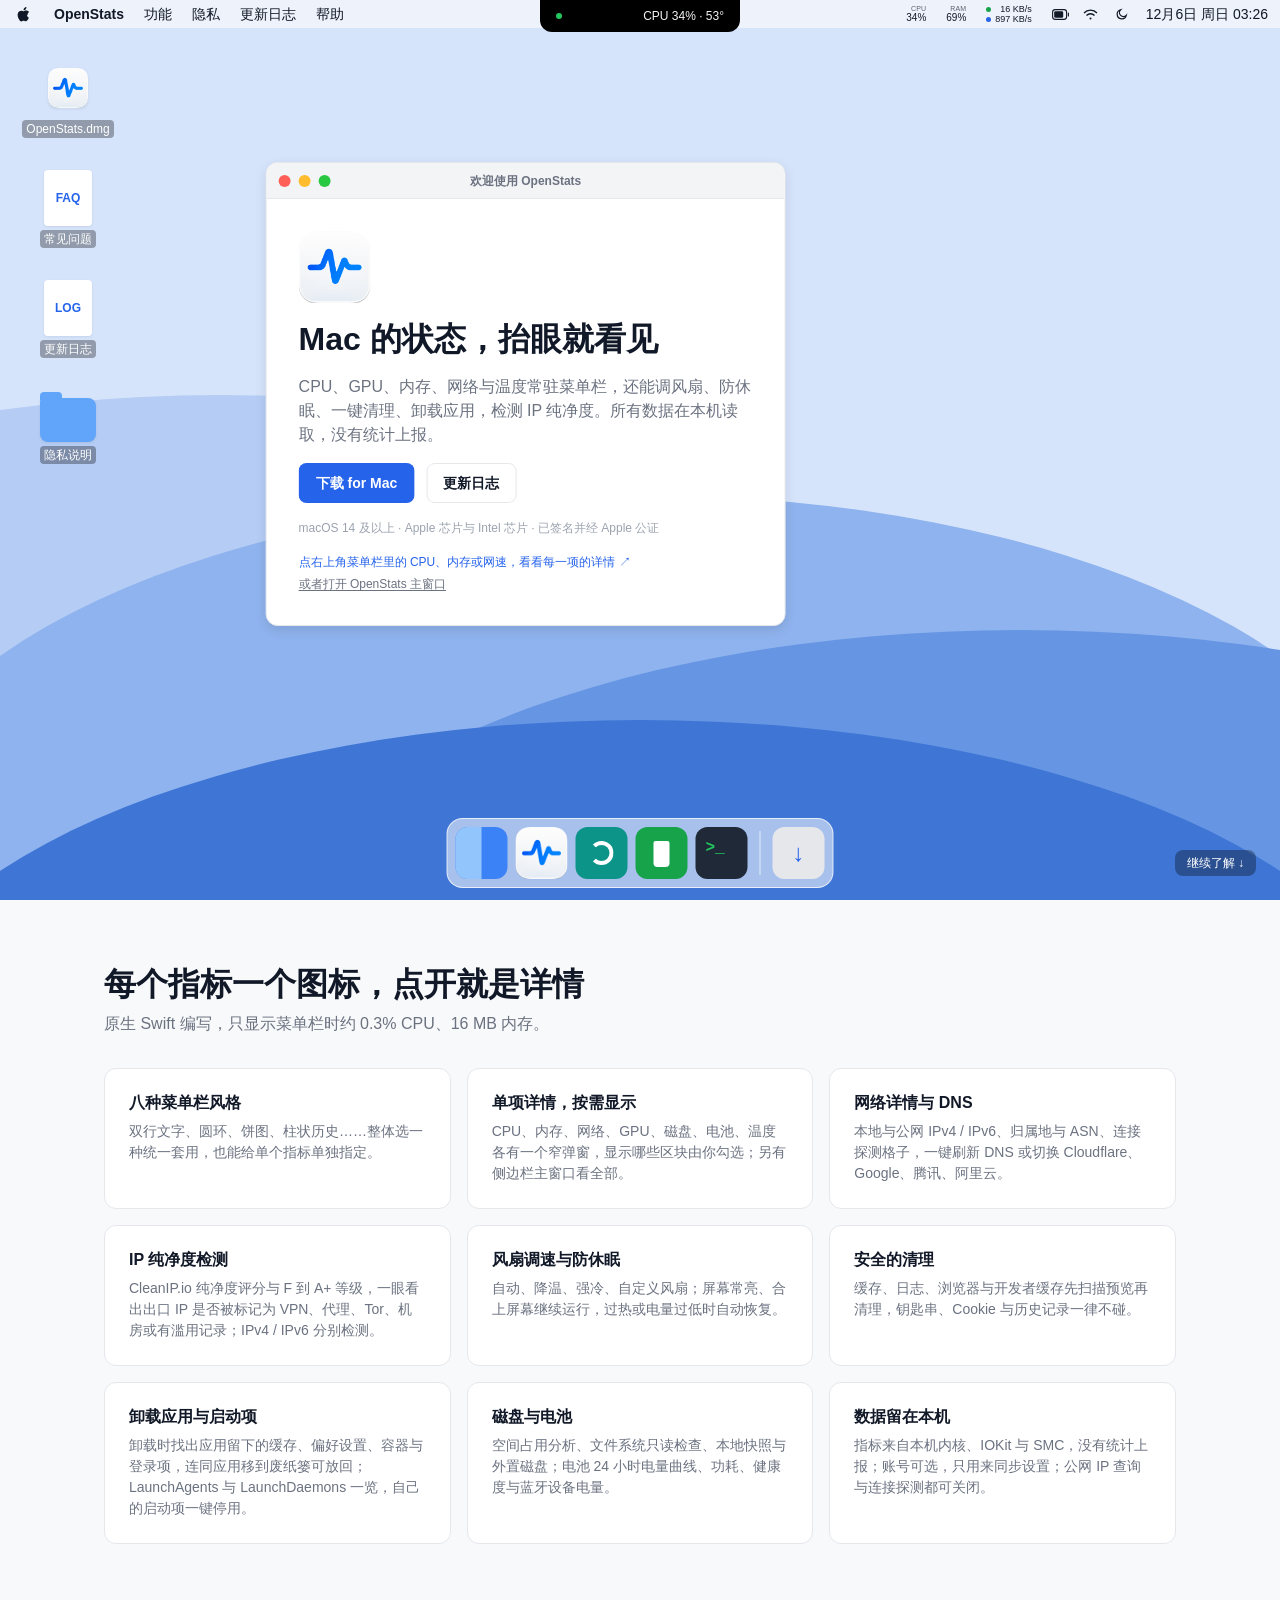
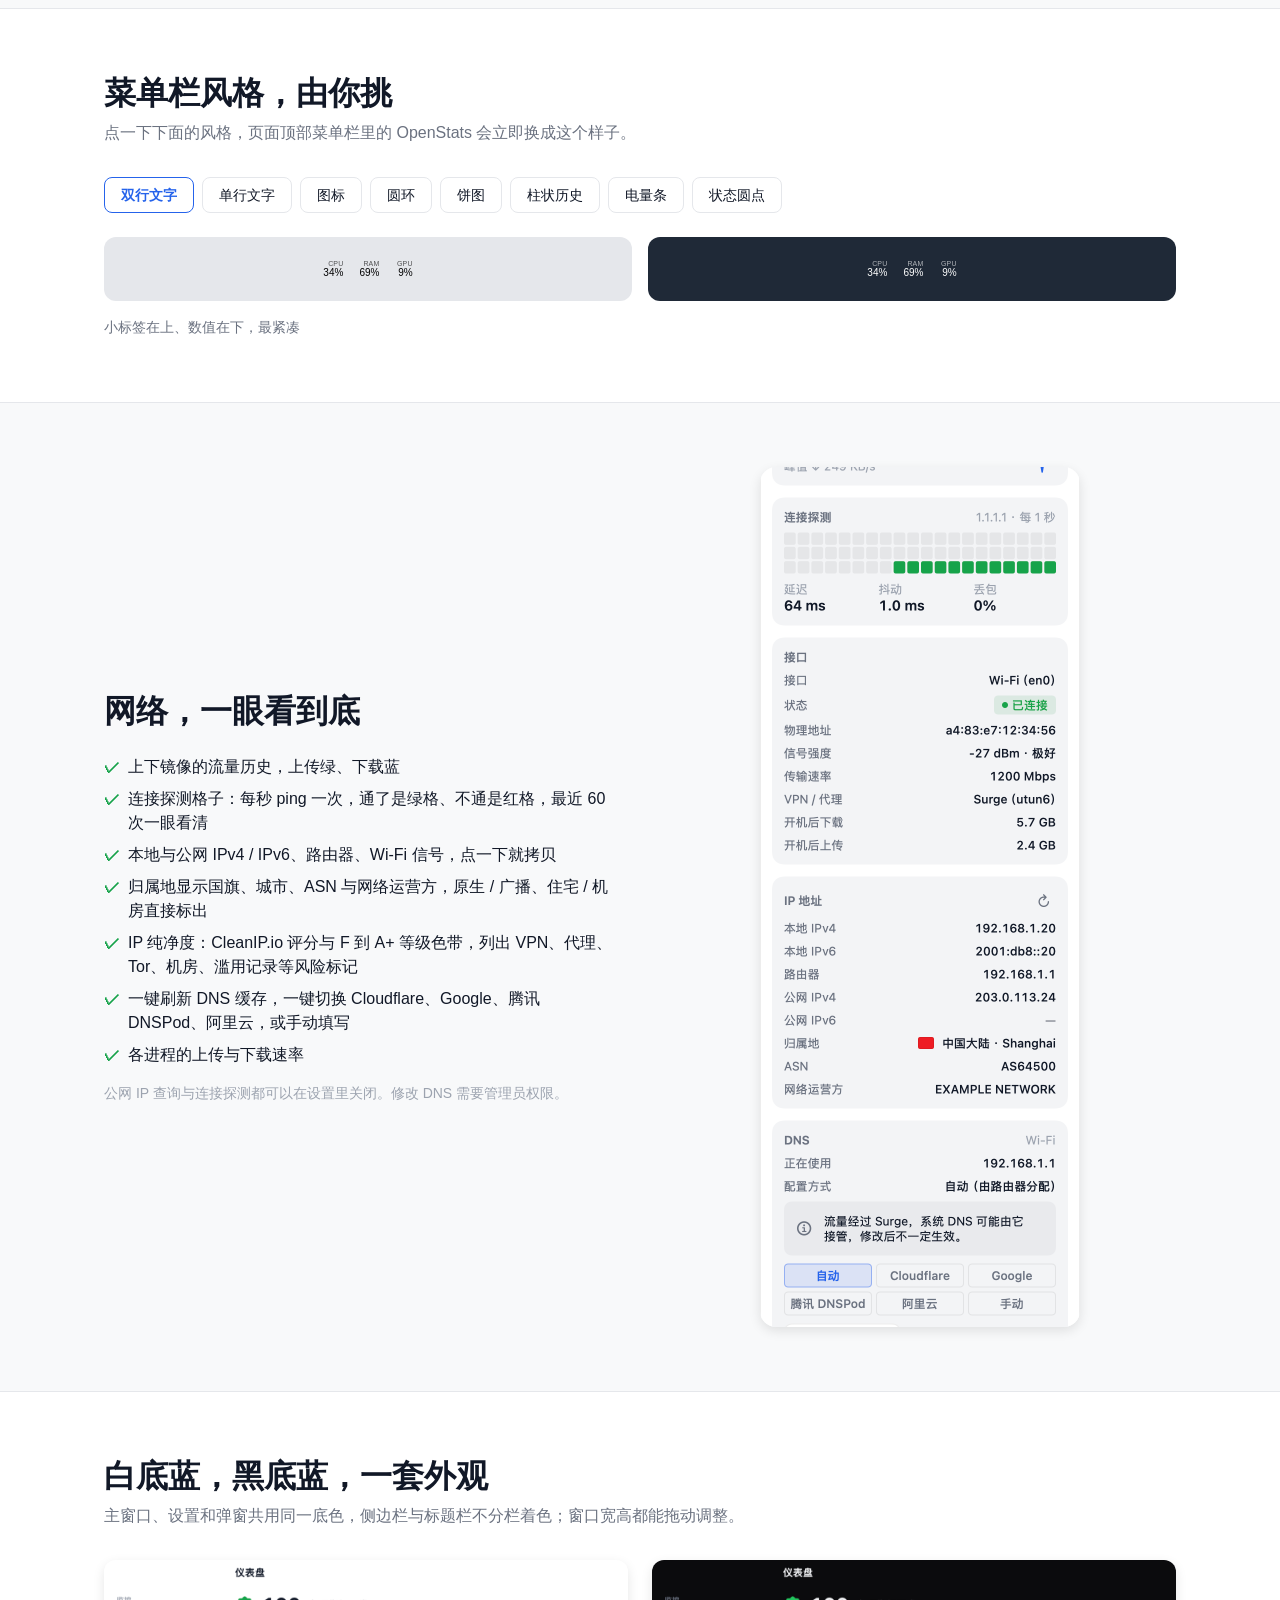
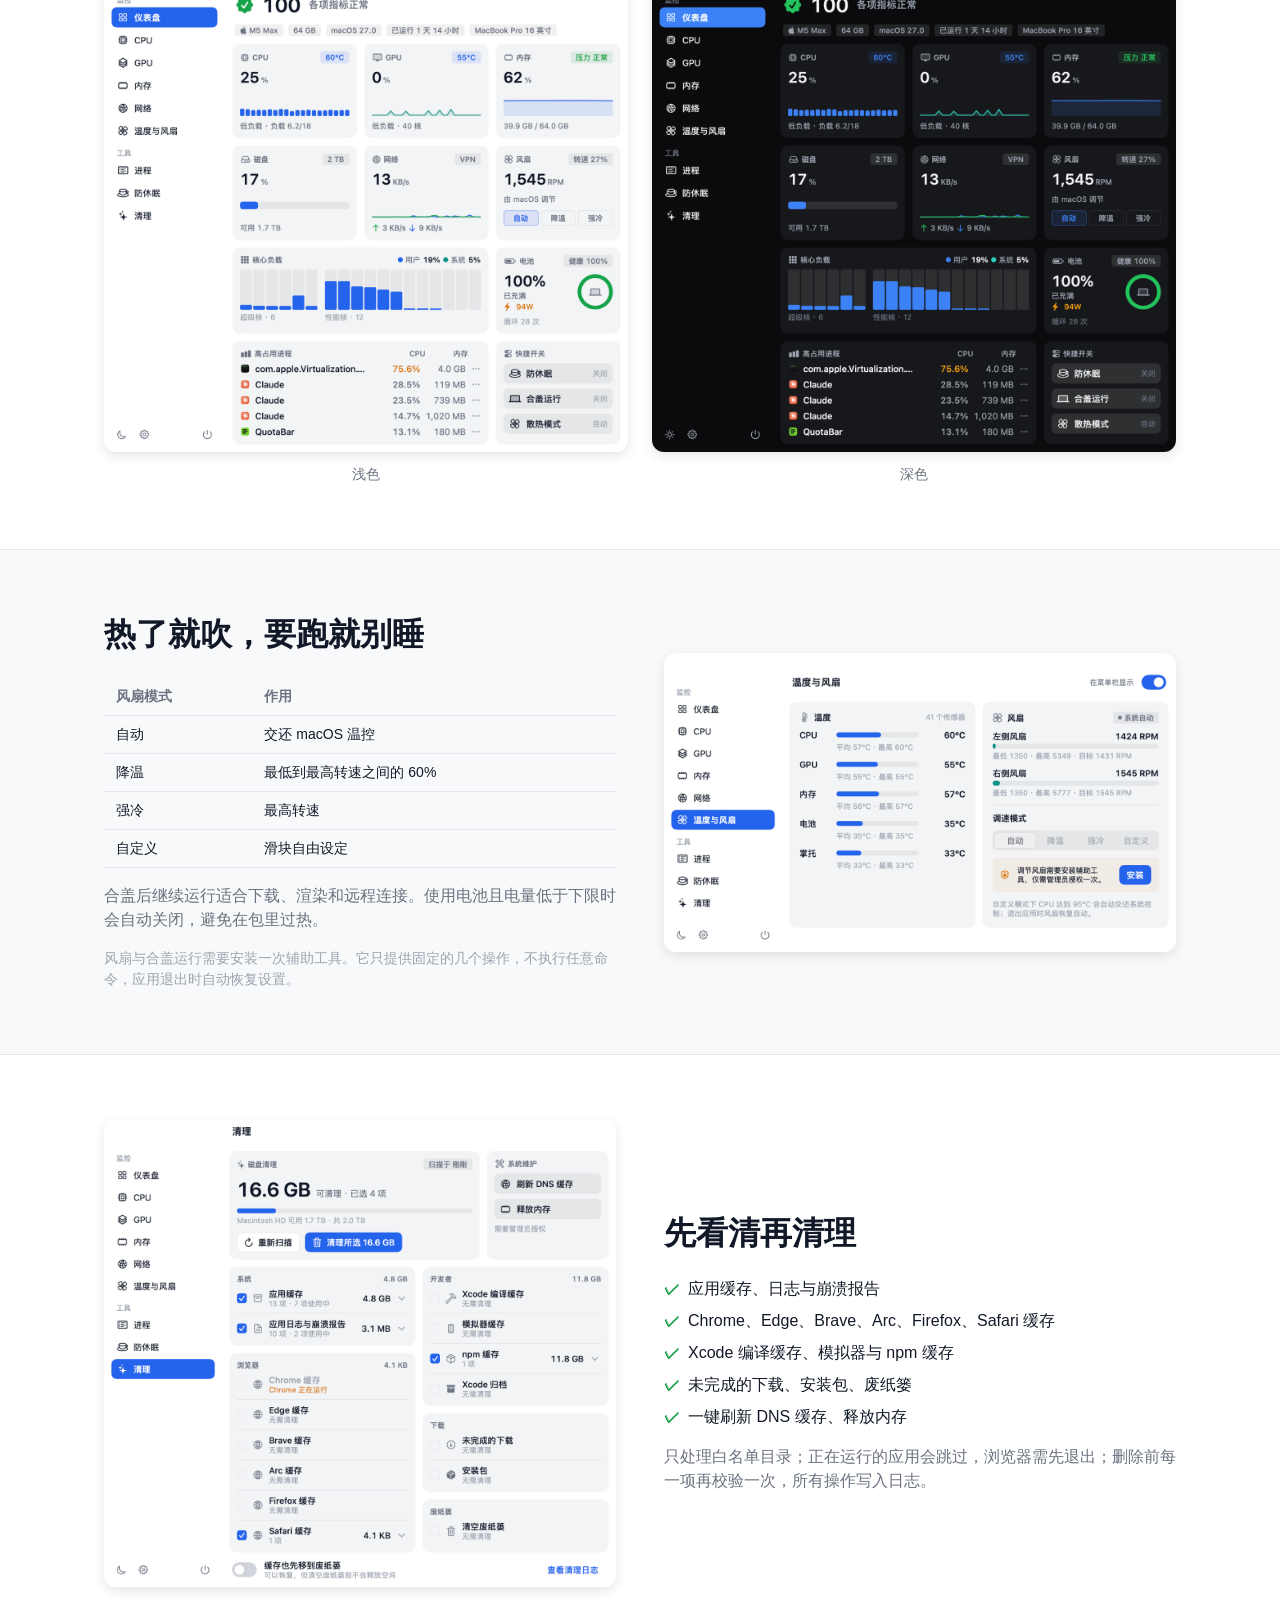
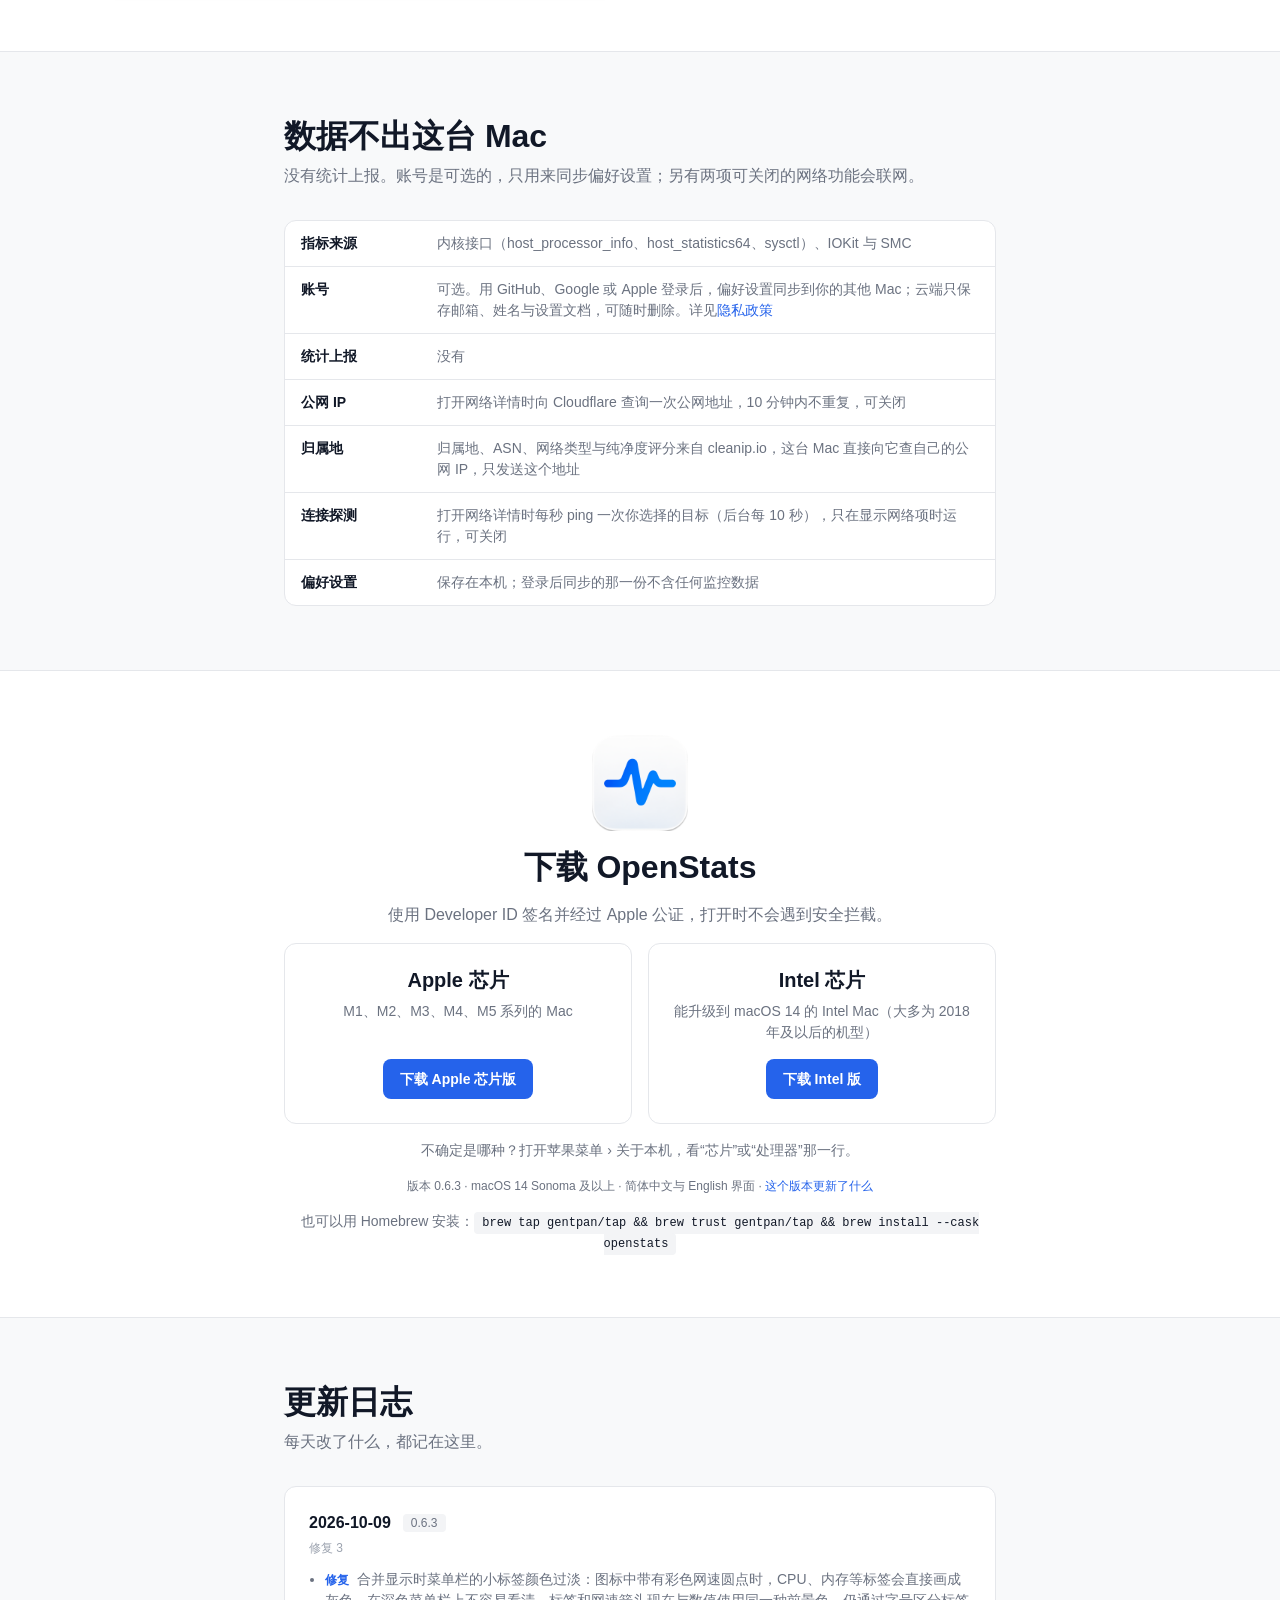
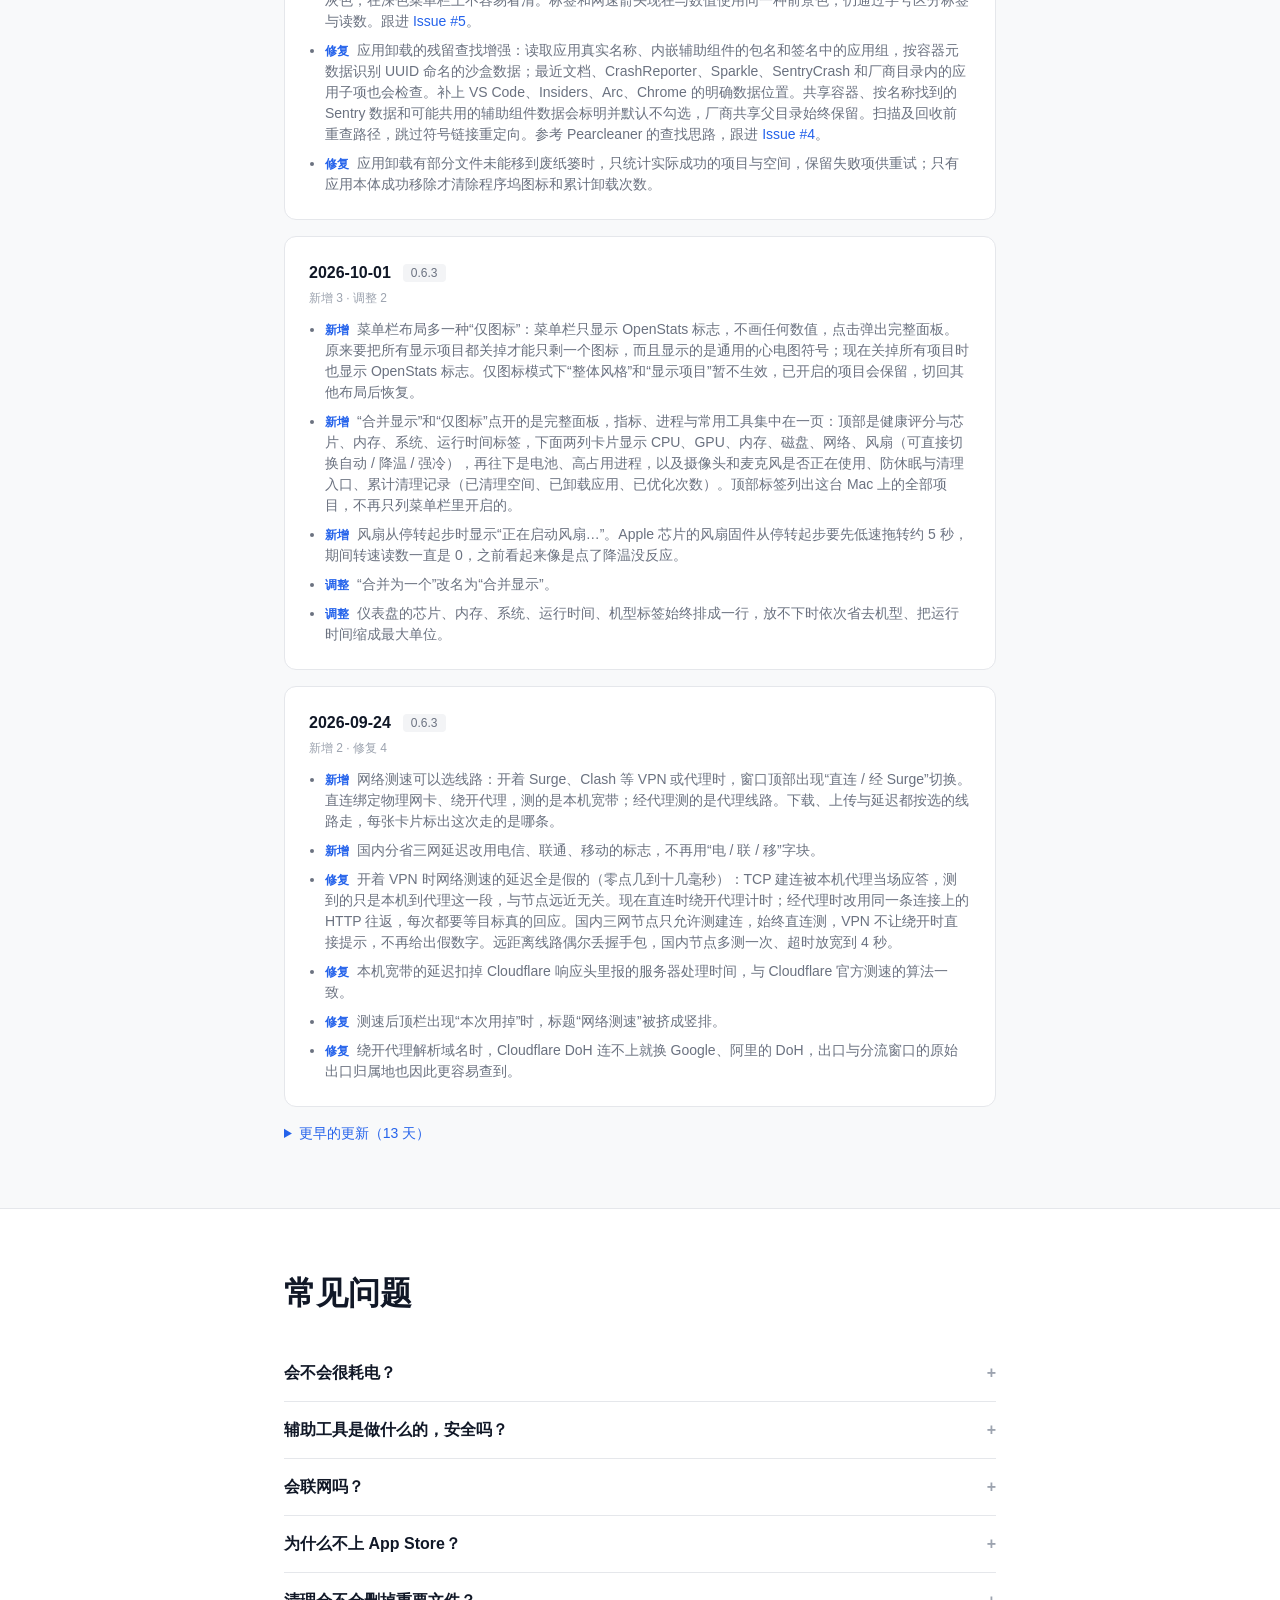
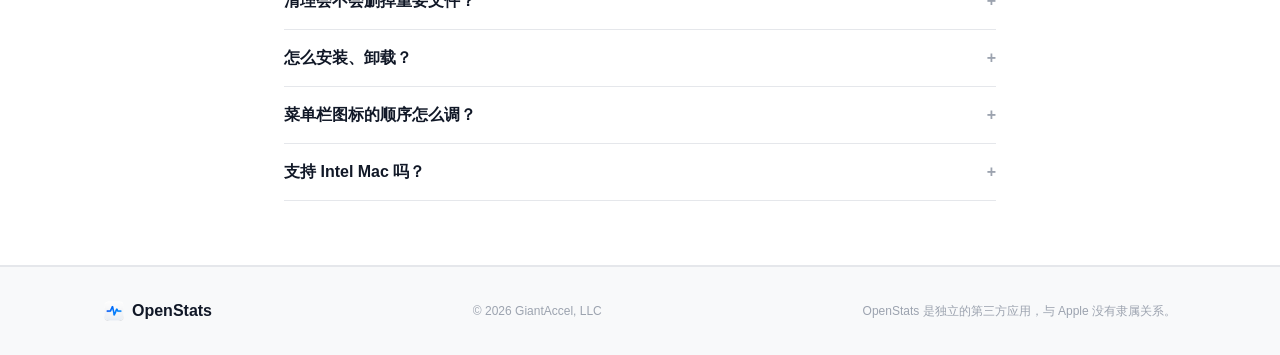
==== web/index.html @ 8f85deff "发布 0.6.3（0121）：卸载增强、完整合并面板与测速改进" ====
<!doctype html>
<html lang="zh-CN">
<head>
<meta charset="utf-8">
<meta name="viewport" content="width=device-width, initial-scale=1">
<title>OpenStats — Mac 的状态，抬眼就看见</title>
<meta name="description" content="OpenStats 把 CPU、GPU、内存、网络与温度放进 macOS 菜单栏，还能调风扇、防休眠、一键清理。数据在本机读取，没有统计上报。">
<meta name="theme-color" content="#ffffff" media="(prefers-color-scheme: light)">
<meta name="theme-color" content="#0b0b0d" media="(prefers-color-scheme: dark)">
<link rel="canonical" href="https://getopenstats.com/">
<meta property="og:title" content="OpenStats — Mac 的状态，抬眼就看见">
<meta property="og:description" content="CPU、GPU、内存、网络与温度常驻菜单栏，还能调风扇、防休眠、一键清理。">
<meta property="og:type" content="website">
<meta property="og:url" content="https://getopenstats.com/">
<meta property="og:site_name" content="OpenStats">
<meta property="og:locale" content="zh_CN">
<meta property="og:image" content="https://getopenstats.com/assets/window-light.png">
<link rel="icon" href="assets/favicon.ico?v=871fa442" sizes="48x48">
<link rel="icon" type="image/png" sizes="32x32" href="assets/favicon-32.png?v=871fa442">
<link rel="apple-touch-icon" sizes="180x180" href="assets/apple-touch-icon.png?v=871fa442">
<script>
  // 在样式生效前确定主题，避免深色模式下先闪一下白底
  try {
    const saved = localStorage.getItem("os-theme");
    document.documentElement.dataset.theme = saved || (matchMedia("(prefers-color-scheme: dark)").matches ? "dark" : "light");
  } catch { document.documentElement.dataset.theme = "light"; }
</script>
<link rel="stylesheet" href="styles.css?v=871fa442">
<link rel="stylesheet" href="replica.css?v=871fa442">
</head>
<body>

<!-- ── 首屏：整屏就是一台 Mac ───────────────────────────────────────
     菜单栏同时是全站导航；右侧的 OpenStats 读数、点开的详情弹窗与主窗口都是 HTML 重建，
     数据由 replica.js 模拟。往下滚才是普通的介绍页。 -->
<header class="desktop" id="top">
  <div class="desktop__wall" aria-hidden="true"></div>

  <nav class="menubar" aria-label="站点导航">
    <svg class="menubar__apple" viewBox="0 0 14 17" fill="currentColor" aria-hidden="true">
      <path d="M11.5 9c0-1.9 1.5-2.8 1.6-2.9-.9-1.3-2.2-1.5-2.7-1.5-1.1-.1-2.2.7-2.8.7-.6 0-1.5-.7-2.4-.6-1.2 0-2.4.7-3 1.8-1.3 2.2-.3 5.4 1 7.2.6.8 1.3 1.8 2.2 1.7.9 0 1.2-.6 2.2-.6 1 0 1.3.6 2.2.5.9 0 1.5-.8 2.1-1.7.7-1 .9-1.9.9-1.9s-1.8-.7-1.8-2.7zM9.7 3.2c.5-.6.8-1.4.7-2.2-.7 0-1.6.5-2.1 1.1-.5.6-.9 1.4-.8 2.2.8.1 1.7-.4 2.2-1.1z"/>
    </svg>

    <div class="mb-menu">
      <a class="mb-title mb-title--app" href="#top" aria-haspopup="menu" aria-expanded="false">OpenStats</a>
      <div class="mb-drop" role="menu">
        <a role="menuitem" href="#features">关于 OpenStats</a>
        <a role="menuitem" href="#download">下载 for Mac…</a>
      </div>
    </div>
    <div class="mb-menu">
      <a class="mb-title" href="#features" aria-haspopup="menu" aria-expanded="false">功能</a>
      <div class="mb-drop" role="menu">
        <a role="menuitem" href="#styles">菜单栏风格</a>
        <a role="menuitem" href="#network">网络详情与 DNS</a>
        <a role="menuitem" href="#themes">主窗口与主题</a>
        <a role="menuitem" href="#thermal">风扇与防休眠</a>
        <a role="menuitem" href="#cleanup">清理与维护</a>
      </div>
    </div>
    <div class="mb-menu">
      <a class="mb-title" href="#privacy" aria-haspopup="menu" aria-expanded="false">隐私</a>
      <div class="mb-drop" role="menu">
        <a role="menuitem" href="#privacy">数据留在本机</a>
        <a role="menuitem" href="#faq">辅助工具做什么</a>
      </div>
    </div>
    <div class="mb-menu">
      <a class="mb-title" href="#changelog" aria-haspopup="menu" aria-expanded="false">更新日志</a>
      <div class="mb-drop" role="menu">
        <a role="menuitem" href="#changelog">最近更新</a>
      </div>
    </div>
    <div class="mb-menu">
      <a class="mb-title" href="#faq" aria-haspopup="menu" aria-expanded="false">帮助</a>
      <div class="mb-drop" role="menu">
        <a role="menuitem" href="#faq">常见问题</a>
        <a role="menuitem" href="#install">安装与卸载</a>
      </div>
    </div>

    <div class="menubar__right">
      <!-- OpenStats 的菜单栏图标：每个指标一个，内容由 replica.js 按当前风格绘制 -->
      <div class="mb-items" id="mbItems"></div>
      <svg class="menubar__extra" width="19" height="11" viewBox="0 0 19 11" fill="none" stroke="currentColor" stroke-width="1.1" aria-hidden="true">
        <rect x="0.6" y="0.6" width="14" height="9.8" rx="2.6"/><rect x="2.2" y="2.2" width="9" height="6.6" rx="1.4" fill="currentColor" stroke="none"/><path d="M16.4 4v3" stroke-linecap="round"/>
      </svg>
      <svg class="menubar__extra" width="15" height="11" viewBox="0 0 15 11" fill="none" stroke="currentColor" stroke-width="1.3" aria-hidden="true">
        <path d="M1 4a9 9 0 0 1 13 0M3.5 6.5a5.5 5.5 0 0 1 8 0"/><circle cx="7.5" cy="9.4" r="1" fill="currentColor" stroke="none"/>
      </svg>
      <button class="mb-icon" id="themeToggle" type="button" aria-label="切换浅色 / 深色">
        <svg class="mb-icon__moon" width="14" height="14" viewBox="0 0 14 14" fill="none" stroke="currentColor" stroke-width="1.4" aria-hidden="true"><path d="M12 8.6A5.4 5.4 0 1 1 5.4 2a4.2 4.2 0 0 0 6.6 6.6z"/></svg>
        <svg class="mb-icon__sun" width="14" height="14" viewBox="0 0 14 14" fill="none" stroke="currentColor" stroke-width="1.4" stroke-linecap="round" aria-hidden="true"><circle cx="7" cy="7" r="2.6"/><path d="M7 .8v1.4M7 11.8v1.4M.8 7h1.4M11.8 7h1.4M2.6 2.6l1 1M10.4 10.4l1 1M11.4 2.6l-1 1M3.6 10.4l-1 1"/></svg>
      </button>
      <time class="menubar__clock" id="menubarClock"></time>
    </div>
  </nav>

  <!-- 刘海岛：收起时是刘海，悬停或点击展开实时摘要 -->
  <button class="island" id="island" type="button" aria-expanded="false" aria-label="展开 OpenStats 刘海岛">
    <span class="island__compact">
      <span class="island__dot"></span>
      <span class="island__mini" data-bind="island-cpu">CPU 24%</span>
    </span>
    <span class="island__expanded" aria-hidden="true">
      <span class="island__row">
        <span class="island__brand"><img src="assets/icon.png?v=871fa442" alt="" width="18" height="18">OpenStats</span>
        <span class="island__health" data-bind="island-health">各项指标正常</span>
      </span>
      <span class="island__grid">
        <span class="island__tile"><span class="island__label">CPU</span><span class="island__value" data-bind="island-cpu-value">24%</span><span class="island__bar"><i data-bind="island-cpu-bar"></i></span></span>
        <span class="island__tile"><span class="island__label">GPU</span><span class="island__value" data-bind="island-gpu-value">12%</span><span class="island__bar"><i data-bind="island-gpu-bar"></i></span></span>
        <span class="island__tile"><span class="island__label">内存</span><span class="island__value" data-bind="island-mem-value">68%</span><span class="island__bar"><i data-bind="island-mem-bar"></i></span></span>
        <span class="island__tile"><span class="island__label">温度</span><span class="island__value" data-bind="island-temp-value">52°</span><span class="island__bar"><i data-bind="island-temp-bar"></i></span></span>
      </span>
      <span class="island__foot">
        <span><i class="dot dot--up"></i><b data-bind="island-up">12 KB/s</b></span>
        <span><i class="dot dot--down"></i><b data-bind="island-down">1.4 MB/s</b></span>
        <span data-bind="island-fan">风扇 1,840 RPM</span>
      </span>
    </span>
  </button>

  <!-- 左侧桌面图标 -->
  <nav class="desk-icons" aria-label="快捷入口">
    <a class="desk-icon" href="#download">
      <span class="desk-icon__art desk-icon__art--dmg" aria-hidden="true"><img src="assets/icon.png?v=871fa442" alt="" width="40" height="40"></span>
      <span class="desk-icon__name">OpenStats.dmg</span>
    </a>
    <a class="desk-icon" href="#faq">
      <span class="desk-icon__art desk-icon__art--doc" aria-hidden="true"><span>FAQ</span></span>
      <span class="desk-icon__name">常见问题</span>
    </a>
    <a class="desk-icon" href="#changelog">
      <span class="desk-icon__art desk-icon__art--doc" aria-hidden="true"><span>LOG</span></span>
      <span class="desk-icon__name">更新日志</span>
    </a>
    <a class="desk-icon" href="#privacy">
      <span class="desk-icon__art desk-icon__art--folder" aria-hidden="true"></span>
      <span class="desk-icon__name">隐私说明</span>
    </a>
  </nav>

  <!-- 欢迎窗口：首屏的主要文案 -->
  <section class="window hero" aria-labelledby="heroTitle">
    <div class="window__bar">
      <span class="window__lights" aria-hidden="true"><i></i><i></i><i></i></span>
      <span class="window__title">欢迎使用 OpenStats</span>
    </div>
    <div class="window__body hero__body">
      <img class="hero__icon" src="assets/icon.png?v=871fa442" alt="OpenStats 图标" width="72" height="72">
      <h1 class="hero__title" id="heroTitle">Mac 的状态，抬眼就看见</h1>
      <p class="hero__lead">CPU、GPU、内存、网络与温度常驻菜单栏，还能调风扇、防休眠、一键清理、卸载应用，检测 IP 纯净度。所有数据在本机读取，没有统计上报。</p>
      <div class="hero__actions">
        <a class="btn btn--primary" href="#download">下载 for Mac</a>
        <a class="btn btn--secondary" href="#changelog">更新日志</a>
      </div>
      <p class="hero__meta">macOS 14 及以上 · Apple 芯片与 Intel 芯片 · 已签名并经 Apple 公证</p>
      <p class="hero__hint">点右上角菜单栏里的 CPU、内存或网速，看看每一项的详情 ↗</p>
      <button class="hero__link" id="heroOpenWindow" type="button">或者打开 OpenStats 主窗口</button>
    </div>
  </section>

  <!-- 菜单栏详情弹窗与主窗口：由 replica.js 渲染 -->
  <div class="os-popover" id="osPopover" role="dialog" aria-label="OpenStats 详情" hidden></div>
  <div class="os-window" id="osWindow" role="dialog" aria-label="OpenStats 主窗口" hidden></div>

  <!-- 程序坞 -->
  <nav class="dock" aria-label="程序坞">
    <a class="dock__item" href="#features" title="访达"><span class="dock__art dock__art--finder" aria-hidden="true"></span></a>
    <button class="dock__item" id="dockOpenStats" type="button" title="打开 OpenStats"><img class="dock__art" src="assets/icon.png?v=871fa442" alt="OpenStats"></button>
    <a class="dock__item" href="#thermal" title="风扇与防休眠"><span class="dock__art dock__art--fan" aria-hidden="true"></span></a>
    <a class="dock__item" href="#cleanup" title="清理"><span class="dock__art dock__art--clean" aria-hidden="true"></span></a>
    <a class="dock__item" href="#install" title="Homebrew 安装"><span class="dock__art dock__art--terminal" aria-hidden="true"></span></a>
    <span class="dock__divider" aria-hidden="true"></span>
    <a class="dock__item" href="#download" title="下载"><span class="dock__art dock__art--download" aria-hidden="true"></span></a>
  </nav>

  <a class="scroll-cue" href="#features" aria-label="继续了解">继续了解 ↓</a>
</header>

<main>
  <section class="band" id="features">
    <div class="shell">
      <div class="section-head">
        <h2>每个指标一个图标，点开就是详情</h2>
        <p>原生 Swift 编写，只显示菜单栏时约 0.3% CPU、16 MB 内存。</p>
      </div>
      <ul class="feature-grid">
        <li class="feature">
          <h3>八种菜单栏风格</h3>
          <p>双行文字、圆环、饼图、柱状历史……整体选一种统一套用，也能给单个指标单独指定。</p>
        </li>
        <li class="feature">
          <h3>单项详情，按需显示</h3>
          <p>CPU、内存、网络、GPU、磁盘、电池、温度各有一个窄弹窗，显示哪些区块由你勾选；另有侧边栏主窗口看全部。</p>
        </li>
        <li class="feature">
          <h3>网络详情与 DNS</h3>
          <p>本地与公网 IPv4 / IPv6、归属地与 ASN、连接探测格子，一键刷新 DNS 或切换 Cloudflare、Google、腾讯、阿里云。</p>
        </li>
        <li class="feature">
          <h3>IP 纯净度检测</h3>
          <p>CleanIP.io 纯净度评分与 F 到 A+ 等级，一眼看出出口 IP 是否被标记为 VPN、代理、Tor、机房或有滥用记录；IPv4 / IPv6 分别检测。</p>
        </li>
        <li class="feature">
          <h3>风扇调速与防休眠</h3>
          <p>自动、降温、强冷、自定义风扇；屏幕常亮、合上屏幕继续运行，过热或电量过低时自动恢复。</p>
        </li>
        <li class="feature">
          <h3>安全的清理</h3>
          <p>缓存、日志、浏览器与开发者缓存先扫描预览再清理，钥匙串、Cookie 与历史记录一律不碰。</p>
        </li>
        <li class="feature">
          <h3>卸载应用与启动项</h3>
          <p>卸载时找出应用留下的缓存、偏好设置、容器与登录项，连同应用移到废纸篓可放回；LaunchAgents 与 LaunchDaemons 一览，自己的启动项一键停用。</p>
        </li>
        <li class="feature">
          <h3>磁盘与电池</h3>
          <p>空间占用分析、文件系统只读检查、本地快照与外置磁盘；电池 24 小时电量曲线、功耗、健康度与蓝牙设备电量。</p>
        </li>
        <li class="feature">
          <h3>数据留在本机</h3>
          <p>指标来自本机内核、IOKit 与 SMC，没有统计上报；账号可选，只用来同步设置；公网 IP 查询与连接探测都可关闭。</p>
        </li>
      </ul>
    </div>
  </section>

  <section class="band band--alt" id="styles">
    <div class="shell">
      <div class="section-head">
        <h2>菜单栏风格，由你挑</h2>
        <p>点一下下面的风格，页面顶部菜单栏里的 OpenStats 会立即换成这个样子。</p>
      </div>
      <div class="style-picker" id="stylePicker" role="radiogroup" aria-label="菜单栏风格"></div>
      <div class="style-preview">
        <div class="style-preview__bar style-preview__bar--light" id="stylePreviewLight"></div>
        <div class="style-preview__bar style-preview__bar--dark" id="stylePreviewDark"></div>
        <p class="style-preview__caption" id="styleCaption"></p>
      </div>
    </div>
  </section>

  <section class="band" id="network">
    <div class="shell split">
      <div class="split__text">
        <h2>网络，一眼看到底</h2>
        <ul class="check-list">
          <li>上下镜像的流量历史，上传绿、下载蓝</li>
          <li>连接探测格子：每秒 ping 一次，通了是绿格、不通是红格，最近 60 次一眼看清</li>
          <li>本地与公网 IPv4 / IPv6、路由器、Wi‑Fi 信号，点一下就拷贝</li>
          <li>归属地显示国旗、城市、ASN 与网络运营方，原生 / 广播、住宅 / 机房直接标出</li>
          <li>IP 纯净度：CleanIP.io 评分与 F 到 A+ 等级色带，列出 VPN、代理、Tor、机房、滥用记录等风险标记</li>
          <li>一键刷新 DNS 缓存，一键切换 Cloudflare、Google、腾讯 DNSPod、阿里云，或手动填写</li>
          <li>各进程的上传与下载速率</li>
        </ul>
        <p class="note">公网 IP 查询与连接探测都可以在设置里关闭。修改 DNS 需要管理员权限。</p>
      </div>
      <figure class="shot shot--popover split__media">
        <img class="shot--light" src="assets/popover-network-light.png?v=871fa442" alt="OpenStats 网络详情弹窗" loading="lazy">
        <img class="shot--dark" src="assets/popover-network-dark.png?v=871fa442" alt="OpenStats 网络详情弹窗，深色" loading="lazy">
      </figure>
    </div>
  </section>

  <section class="band band--alt" id="themes">
    <div class="shell">
      <div class="section-head">
        <h2>白底蓝，黑底蓝，一套外观</h2>
        <p>主窗口、设置和弹窗共用同一底色，侧边栏与标题栏不分栏着色；窗口宽高都能拖动调整。</p>
      </div>
      <div class="shots">
        <figure class="shot"><img src="assets/window-light.png?v=871fa442" alt="OpenStats 主窗口仪表盘，浅色" loading="lazy"><figcaption>浅色</figcaption></figure>
        <figure class="shot"><img src="assets/window-dark.png?v=871fa442" alt="OpenStats 主窗口仪表盘，深色" loading="lazy"><figcaption>深色</figcaption></figure>
      </div>
    </div>
  </section>

  <section class="band" id="thermal">
    <div class="shell split">
      <div class="split__text">
        <h2>热了就吹，要跑就别睡</h2>
        <table class="mode-table">
          <thead><tr><th>风扇模式</th><th>作用</th></tr></thead>
          <tbody>
            <tr><td>自动</td><td>交还 macOS 温控</td></tr>
            <tr><td>降温</td><td>最低到最高转速之间的 60%</td></tr>
            <tr><td>强冷</td><td>最高转速</td></tr>
            <tr><td>自定义</td><td>滑块自由设定</td></tr>
          </tbody>
        </table>
        <p>合盖后继续运行适合下载、渲染和远程连接。使用电池且电量低于下限时会自动关闭，避免在包里过热。</p>
        <p class="note">风扇与合盖运行需要安装一次辅助工具。它只提供固定的几个操作，不执行任意命令，应用退出时自动恢复设置。</p>
      </div>
      <figure class="shot split__media"><img src="assets/thermal.png?v=871fa442" alt="OpenStats 散热页面" loading="lazy"></figure>
    </div>
  </section>

  <section class="band band--alt" id="cleanup">
    <div class="shell split split--reverse">
      <div class="split__text">
        <h2>先看清再清理</h2>
        <ul class="check-list">
          <li>应用缓存、日志与崩溃报告</li>
          <li>Chrome、Edge、Brave、Arc、Firefox、Safari 缓存</li>
          <li>Xcode 编译缓存、模拟器与 npm 缓存</li>
          <li>未完成的下载、安装包、废纸篓</li>
          <li>一键刷新 DNS 缓存、释放内存</li>
        </ul>
        <p>只处理白名单目录；正在运行的应用会跳过，浏览器需先退出；删除前每一项再校验一次，所有操作写入日志。</p>
      </div>
      <figure class="shot split__media"><img src="assets/cleaner.png?v=871fa442" alt="OpenStats 清理页面" loading="lazy"></figure>
    </div>
  </section>

  <section class="band" id="privacy">
    <div class="shell narrow">
      <div class="section-head">
        <h2>数据不出这台 Mac</h2>
        <p>没有统计上报。账号是可选的，只用来同步偏好设置；另有两项可关闭的网络功能会联网。</p>
      </div>
      <ul class="fact-list">
        <li><b>指标来源</b><span>内核接口（host_processor_info、host_statistics64、sysctl）、IOKit 与 SMC</span></li>
        <li><b>账号</b><span>可选。用 GitHub、Google 或 Apple 登录后，偏好设置同步到你的其他 Mac；云端只保存邮箱、姓名与设置文档，可随时删除。详见<a href="privacy.html">隐私政策</a></span></li>
        <li><b>统计上报</b><span>没有</span></li>
        <li><b>公网 IP</b><span>打开网络详情时向 Cloudflare 查询一次公网地址，10 分钟内不重复，可关闭</span></li>
        <li><b>归属地</b><span>归属地、ASN、网络类型与纯净度评分来自 cleanip.io，这台 Mac 直接向它查自己的公网 IP，只发送这个地址</span></li>
        <li><b>连接探测</b><span>打开网络详情时每秒 ping 一次你选择的目标（后台每 10 秒），只在显示网络项时运行，可关闭</span></li>
        <li><b>偏好设置</b><span>保存在本机；登录后同步的那一份不含任何监控数据</span></li>
      </ul>
    </div>
  </section>

  <section class="band band--alt" id="download">
    <div class="shell narrow download">
      <img src="assets/icon.png?v=871fa442" alt="" width="96" height="96">
      <h2>下载 OpenStats</h2>
      <p>使用 Developer ID 签名并经过 Apple 公证，打开时不会遇到安全拦截。</p>
      <ul class="download__options">
        <li class="download__option">
          <h3>Apple 芯片</h3>
          <p>M1、M2、M3、M4、M5 系列的 Mac</p>
          <a class="btn btn--primary" href="download/OpenStats-0.6.3-AppleSilicon.dmg">下载 Apple 芯片版</a>
        </li>
        <li class="download__option">
          <h3>Intel 芯片</h3>
          <p>能升级到 macOS 14 的 Intel Mac（大多为 2018 年及以后的机型）</p>
          <a class="btn btn--primary" href="download/OpenStats-0.6.3-Intel.dmg">下载 Intel 版</a>
        </li>
      </ul>
      <p class="download__hint">不确定是哪种？打开苹果菜单 › 关于本机，看“芯片”或“处理器”那一行。</p>
      <p class="hero__meta">版本 0.6.3 · macOS 14 Sonoma 及以上 · 简体中文与 English 界面 · <a href="#changelog">这个版本更新了什么</a></p>
      <p class="download__brew">也可以用 Homebrew 安装：<code>brew tap gentpan/tap &amp;&amp; brew trust gentpan/tap &amp;&amp; brew install --cask openstats</code></p>
    </div>
  </section>

  <section class="band" id="changelog">
    <div class="shell narrow">
      <div class="section-head">
        <h2>更新日志</h2>
        <p>每天改了什么，都记在这里。</p>
      </div>
      <!-- changelog:start -->
      <!-- 由 Scripts/sync_changelog.py 从 CHANGELOG.md 生成，请勿手改。 -->
      <div class="log">
        <article class="log__day">
          <div class="log__head"><time datetime="2026-10-09">2026-10-09</time><span class="log__tag">0.6.3</span></div>
          <p class="log__counts">修复 3</p>
          <ul class="log__list">
            <li><span class="log__kind">修复</span>合并显示时菜单栏的小标签颜色过淡：图标中带有彩色网速圆点时，CPU、内存等标签会直接画成灰色，在深色菜单栏上不容易看清。标签和网速箭头现在与数值使用同一种前景色，仍通过字号区分标签与读数。跟进 <a href="https://github.com/gentpan/OpenStats/issues/5">Issue #5</a>。</li>
            <li><span class="log__kind">修复</span>应用卸载的残留查找增强：读取应用真实名称、内嵌辅助组件的包名和签名中的应用组，按容器元数据识别 UUID 命名的沙盒数据；最近文档、CrashReporter、Sparkle、SentryCrash 和厂商目录内的应用子项也会检查。补上 VS Code、Insiders、Arc、Chrome 的明确数据位置。共享容器、按名称找到的 Sentry 数据和可能共用的辅助组件数据会标明并默认不勾选，厂商共享父目录始终保留。扫描及回收前重查路径，跳过符号链接重定向。参考 Pearcleaner 的查找思路，跟进 <a href="https://github.com/gentpan/OpenStats/issues/4">Issue #4</a>。</li>
            <li><span class="log__kind">修复</span>应用卸载有部分文件未能移到废纸篓时，只统计实际成功的项目与空间，保留失败项供重试；只有应用本体成功移除才清除程序坞图标和累计卸载次数。</li>
          </ul>
        </article>
        <article class="log__day">
          <div class="log__head"><time datetime="2026-10-01">2026-10-01</time><span class="log__tag">0.6.3</span></div>
          <p class="log__counts">新增 3 · 调整 2</p>
          <ul class="log__list">
            <li><span class="log__kind">新增</span>菜单栏布局多一种“仅图标”：菜单栏只显示 OpenStats 标志，不画任何数值，点击弹出完整面板。原来要把所有显示项目都关掉才能只剩一个图标，而且显示的是通用的心电图符号；现在关掉所有项目时也显示 OpenStats 标志。仅图标模式下“整体风格”和“显示项目”暂不生效，已开启的项目会保留，切回其他布局后恢复。</li>
            <li><span class="log__kind">新增</span>“合并显示”和“仅图标”点开的是完整面板，指标、进程与常用工具集中在一页：顶部是健康评分与芯片、内存、系统、运行时间标签，下面两列卡片显示 CPU、GPU、内存、磁盘、网络、风扇（可直接切换自动 / 降温 / 强冷），再往下是电池、高占用进程，以及摄像头和麦克风是否正在使用、防休眠与清理入口、累计清理记录（已清理空间、已卸载应用、已优化次数）。顶部标签列出这台 Mac 上的全部项目，不再只列菜单栏里开启的。</li>
            <li><span class="log__kind">新增</span>风扇从停转起步时显示“正在启动风扇…”。Apple 芯片的风扇固件从停转起步要先低速拖转约 5 秒，期间转速读数一直是 0，之前看起来像是点了降温没反应。</li>
            <li><span class="log__kind">调整</span>“合并为一个”改名为“合并显示”。</li>
            <li><span class="log__kind">调整</span>仪表盘的芯片、内存、系统、运行时间、机型标签始终排成一行，放不下时依次省去机型、把运行时间缩成最大单位。</li>
          </ul>
        </article>
        <article class="log__day">
          <div class="log__head"><time datetime="2026-09-24">2026-09-24</time><span class="log__tag">0.6.3</span></div>
          <p class="log__counts">新增 2 · 修复 4</p>
          <ul class="log__list">
            <li><span class="log__kind">新增</span>网络测速可以选线路：开着 Surge、Clash 等 VPN 或代理时，窗口顶部出现“直连 / 经 Surge”切换。直连绑定物理网卡、绕开代理，测的是本机宽带；经代理测的是代理线路。下载、上传与延迟都按选的线路走，每张卡片标出这次走的是哪条。</li>
            <li><span class="log__kind">新增</span>国内分省三网延迟改用电信、联通、移动的标志，不再用“电 / 联 / 移”字块。</li>
            <li><span class="log__kind">修复</span>开着 VPN 时网络测速的延迟全是假的（零点几到十几毫秒）：TCP 建连被本机代理当场应答，测到的只是本机到代理这一段，与节点远近无关。现在直连时绕开代理计时；经代理时改用同一条连接上的 HTTP 往返，每次都要等目标真的回应。国内三网节点只允许测建连，始终直连测，VPN 不让绕开时直接提示，不再给出假数字。远距离线路偶尔丢握手包，国内节点多测一次、超时放宽到 4 秒。</li>
            <li><span class="log__kind">修复</span>本机宽带的延迟扣掉 Cloudflare 响应头里报的服务器处理时间，与 Cloudflare 官方测速的算法一致。</li>
            <li><span class="log__kind">修复</span>测速后顶栏出现“本次用掉”时，标题“网络测速”被挤成竖排。</li>
            <li><span class="log__kind">修复</span>绕开代理解析域名时，Cloudflare DoH 连不上就换 Google、阿里的 DoH，出口与分流窗口的原始出口归属地也因此更容易查到。</li>
          </ul>
        </article>
        <details class="log__older">
          <summary>更早的更新（13 天）</summary>
        <article class="log__day">
          <div class="log__head"><time datetime="2026-09-21">2026-09-21</time><span class="log__tag">0.6.3</span></div>
          <p class="log__counts">新增 1</p>
          <ul class="log__list">
            <li><span class="log__kind">新增</span>菜单栏多一种“双行居中”风格：两行各自居中。原来的“双行文字”是两行一起靠右对齐，标签比数值宽的时候（风扇 0、温度 54°），数值会被推到右边看着偏。居中之后数值正落在标签下面。设置 · 菜单栏里选整体风格，也可以只给某一项单独用。</li>
          </ul>
        </article>
        <article class="log__day">
          <div class="log__head"><time datetime="2026-09-21">2026-09-21</time><span class="log__tag">0.6.2</span></div>
          <p class="log__counts">修复 2</p>
          <ul class="log__list">
            <li><span class="log__kind">修复</span>账号登录后应用直接退出：在登录窗口里选完 GitHub、Google 或 Apple 账号，应用立即闪退，重新打开也没有登录状态。原因是系统在后台队列回调登录结果，而回调闭包带着主线程隔离，被运行时当场中止，令牌还没来得及换取和保存。现在回调改为不带隔离、收到后再回到主线程处理，并补了回归测试。</li>
            <li><span class="log__kind">修复</span>英文界面下测速窗口的“开始”按钮没有翻译，仍显示中文。</li>
          </ul>
        </article>
        <article class="log__day">
          <div class="log__head"><time datetime="2026-09-18">2026-09-18</time><span class="log__tag">0.6.1</span></div>
          <p class="log__counts">新增 1</p>
          <ul class="log__list">
            <li><span class="log__kind">新增</span>菜单栏“合并为一个”时，点击图标弹出状态总览，不再直接打开主窗口：菜单栏里开启的每一项占一行，写着当前数值、一句状态（负载与温度、已用内存、上下行速度、剩余时间等）和最近的走势，数值偏高时变色；点一行或点顶部的标签，就能看到该项的完整详情，与“每项独立”时点单个图标看到的一样。顶部标签可在总览与各项之间来回切换，面板高度随内容变化；标题栏右侧可以打开主窗口的仪表盘或设置。「设置 · 菜单栏」里各项弹窗显示哪些区块的选项，合并模式下同样可用。解决 <a href="https://github.com/gentpan/OpenStats/issues/2">Issue #2</a>：合并显示时点击只能打开主窗口，看不到各项状态。</li>
          </ul>
        </article>
        <article class="log__day">
          <div class="log__head"><time datetime="2026-09-18">2026-09-18</time><span class="log__tag">0.6.0</span></div>
          <p class="log__counts">新增 5 · 样式 1</p>
          <ul class="log__list">
            <li><span class="log__kind">新增</span>新增出口与分流窗口：网络页顶栏和菜单栏网络弹窗各有一个入口。一次检测约十秒，看清 VPN 与代理有没有生效、各个网站分别从哪个出口出去。</li>
            <li><span class="log__kind">新增</span>结论只用一句话说清：未使用代理、代理出口（地区）、代理没有生效、网络不通四种情况。右侧同时给出经代理、直连、连不上的网站数量。</li>
            <li><span class="log__kind">新增</span>本机网络：物理网卡的出口 IP、归属地、运营商与 IPv6。归属地数据来自 cleanip.io。</li>
            <li><span class="log__kind">新增</span>网站分流：25 个常用网站分别从哪个出口出去。按 AI、影音、社交、开发、国内分类筛选；接入 Cloudflare 的网站能实测出口与边缘节点，其余按国内 / 国际规则推断，每个网站带延迟信号条。</li>
            <li><span class="log__kind">新增</span>代理方式一览：VPN / 隧道、系统代理、自动代理配置、DNS 与检测到的代理软件。DNS 被代理接管时会标出来。</li>
            <li><span class="log__kind">样式</span>菜单栏网络弹窗的 DNS 区块重排：网络服务与线路做成两个徽章（Wi-Fi / 有线、直连或经过哪个代理），走隧道时标题旁有叹号提示 DNS 可能被接管，刷新 DNS 缓存改为图标按钮。</li>
          </ul>
        </article>
        <article class="log__day">
          <div class="log__head"><time datetime="2026-09-18">2026-09-18</time><span class="log__tag">0.5.0</span></div>
          <p class="log__counts">新增 6</p>
          <ul class="log__list">
            <li><span class="log__kind">新增</span>新增网络测速窗口：网络页顶栏多一个“网络测速”按钮。窗口里四块内容各自独立，可以单独跑、也可以随时停，关窗即停。</li>
            <li><span class="log__kind">新增</span>本机宽带测速：下行、上行、空载延迟与抖动。数据由 speed.cloudflare.com 测量，并显示这次走的是哪个 Cloudflare 边缘节点。</li>
            <li><span class="log__kind">新增</span>国内分省三网延迟：31 个省份 × 三网共 93 个节点。给出电信、联通、移动各自的中位延迟与逐省数值；节点来自 zstaticcdn.com，只做 TCP 建连计时、不下载任何数据。</li>
            <li><span class="log__kind">新增</span>全球节点测速：24 个节点，先测延迟再单独测下载。覆盖亚太、欧洲、北美等地，测速文件来自 Linode、Vultr、DataPacket。</li>
            <li><span class="log__kind">新增</span>全球探针看目标：从全球 10 / 20 / 30 个社区探针 ping 你填的域名。看各地访问它的延迟与丢包，走 Globalping 的公开接口，请求从本机直接发出、不带任何密钥，用的是本机 IP 每小时的免费额度；测量结果在 Globalping 上公开，所以只测你自己填写的域名。</li>
            <li><span class="log__kind">新增</span>测速有明确的用量上限：默认 10 秒 / 200 MB，先到哪个停哪个。顶栏可改成 3 秒 / 20 MB 或 5 秒 / 50 MB，并实时显示本次用掉多少流量。</li>
          </ul>
        </article>
        <article class="log__day">
          <div class="log__head"><time datetime="2026-09-17">2026-09-17</time><span class="log__tag">0.5.0</span></div>
          <p class="log__counts">调整 1</p>
          <ul class="log__list">
            <li><span class="log__kind">调整</span>程序坞默认不再显示 OpenStats 图标：以前打开主窗口（比如从风扇弹窗进入温度与风扇页）时，图标会出现在程序坞与 ⌘Tab 里，关窗后才消失。现在和其他菜单栏工具一样始终只在菜单栏运行，主窗口照常打开并置于最前。想从程序坞或 ⌘Tab 切回主窗口的，可以在「设置 · 通用」打开“在程序坞显示图标”，开关立即生效。</li>
          </ul>
        </article>
        <article class="log__day">
          <div class="log__head"><time datetime="2026-09-16">2026-09-16</time><span class="log__tag">0.4.0</span></div>
          <p class="log__counts">修复 1 · 调整 2 · 样式 6 · 新增 1</p>
          <ul class="log__list">
            <li><span class="log__kind">修复</span>修复网络弹窗偶尔露出一小截滚动条：以前弹窗打开时按当时的内容算高度，之后公网 IP、归属地等数据陆续到达，内容变高了窗口却不跟着变。现在内容一变高或变矮，窗口高度随之调整到正好放下，只有屏幕放不下时才出现滚动条；展开、收起区块时同样适用。</li>
            <li><span class="log__kind">调整</span>网络弹窗只显示公网 IP，没有 IPv6 时不占行：本地 IPv4、本地 IPv6 与路由器只在主窗口的网络页显示；没有 IPv6 时不再显示“—”占一行，网卡没有 IPv6 地址就不显示“本地 IPv6”，拿不到公网 IPv6（网络或代理不支持）就不显示“公网 IPv6”。</li>
            <li><span class="log__kind">调整</span>应用的 CPU 占用改为占整机的比例：CPU 弹窗与主窗口 CPU 页的“按应用汇总”、仪表盘的“高占用进程”，全部核心跑满为 100%，和顶部的总占用是同一把尺子。以前按单核满载为 100% 计（活动监视器的算法），多核 Mac 上一个应用动不动显示 99%、75%，容易误以为很吃 CPU；鼠标悬停在数值上仍可看到单核口径的数值。进程页保持单核口径，与活动监视器一致。</li>
            <li><span class="log__kind">样式</span>主窗口在 macOS 26 上改用液态玻璃：侧边栏是一块浮在窗口里的玻璃面板，选中项垫一块淡蓝色圆角底并随切换滑动；顶栏右侧“在菜单栏显示”一组收进玻璃胶囊。主按钮是蓝色玻璃胶囊、次要按钮与图标按钮是透明玻璃，风扇模式等快捷切换是玻璃胶囊，开关换成系统开关（拖动时滑块变成玻璃）。设置分组与数据卡片保持实色，与系统设置一致。macOS 14、15 上保持原来的样式。</li>
            <li><span class="log__kind">样式</span>菜单栏弹窗改为紧凑排版，参照 Stats：区块不再是灰底卡片，改成一条细分隔线隔开，行距收紧，顶栏按钮缩小；网络弹窗的 IP 纯净度与 DNS 默认收起成一行（纯净度显示分数与等级，DNS 显示正在使用的地址），点一下展开、标题栏右侧的箭头收起，状态会记住；流量图变矮，连接探测改为两行细格。网络弹窗从约 1520pt 降到约 950pt，其他弹窗矮了一到两成。主窗口的详情页保持原样，照常完整显示。</li>
            <li><span class="log__kind">样式</span>IP 纯净度的标题行重新排版：置信度不再是带框的绿色徽章，改成标题旁一行浅灰小字，百分比按高低着色；“查看完整报告”文字链接换成外链图标，与刷新、收起并成一组按钮，macOS 26 上合成一颗玻璃胶囊。分数右侧的 cleanip.io 字标照旧可以打开完整报告。</li>
            <li><span class="log__kind">样式</span>连接探测只用来看网络通不通：格子通了是绿色、不通是红色（不再用橙色表示延迟偏高），固定 60 格，弹窗排成 3 行、主窗口排成 2 行；去掉格子下面的延迟、抖动、丢包三项，标题右侧也不再写探测地址与频率。打开网络详情时固定每秒探测一次，「设置 · 网络」里的“探测间隔”选项随之去掉，后台低频探测仍是每 10 秒。</li>
            <li><span class="log__kind">样式</span>主窗口顶栏加高，右上角按钮高度统一：顶栏改为标准高度（52pt，原来 40pt），右上角的按钮、“在菜单栏显示”开关组与“防休眠已开启”标记统一为 32pt 高，上下各留 10pt，各页高度一致，不再偏上。macOS 26 上红绿灯按钮留在侧边栏玻璃面板之外，面板从顶栏下方开始、与右侧内容卡片顶边对齐，顶栏那一条可以按住拖动窗口。</li>
          </ul>
          <details class="log__rest">
            <summary>还有 2 项</summary>
            <ul class="log__list">
              <li><span class="log__kind">样式</span>分段切换改为苹果标准样式：灰色圆角底槽，各段等宽铺满，选中的一段是实心蓝色、白字，切换时蓝块滑过去；网络详情的 IPv4 / IPv6 切换同样是灰底蓝选中。</li>
              <li><span class="log__kind">新增</span>清理、卸载等耗时操作进行中显示全局加载框：清理、卸载应用、导出诊断信息、修改 DNS 进行中，整个主窗口压暗，中间浮一块加载框写明正在做什么（macOS 26 上是液态玻璃），期间不能误点其他操作，完成后自动消失。</li>
            </ul>
          </details>
        </article>
        <article class="log__day">
          <div class="log__head"><time datetime="2026-09-16">2026-09-16</time><span class="log__tag">0.3.2</span></div>
          <p class="log__counts">修复 2</p>
          <ul class="log__list">
            <li><span class="log__kind">修复</span>修复网络详情里 IP 纯净度查不到的问题：之前一直显示“正在查询”、IP 地址区块只剩国家，因为 cleanip.io 不再接受查询指定 IP，改为只查请求方自己的出口。现在分别锁定 IPv4 与 IPv6 连接各查一次，两族仍然各有自己的归属地与纯净度；锁定地址族的连接建不起来时退回系统默认的请求方式。用了分流代理、cleanip.io 看到的出口与 Cloudflare 看到的不同时，以 cleanip.io 看到的地址显示，纯净度与地址对得上。</li>
            <li><span class="log__kind">修复</span>修复查询失败后纯净度长时间空着：空结果不再被当成有效结果保存 7 天，没查到的下次打开网络详情就会重查，服务恢复后纯净度不会一直空着。</li>
          </ul>
        </article>
        <article class="log__day">
          <div class="log__head"><time datetime="2026-09-15">2026-09-15</time><span class="log__tag">0.3.1</span></div>
          <p class="log__counts">新增 2</p>
          <ul class="log__list">
            <li><span class="log__kind">新增</span>支持 Intel 芯片的 Mac：分别发布 Apple 芯片版与 Intel 版安装包，官网与 Homebrew 按芯片提供下载（Homebrew 自动选择）。Intel 机型需要 macOS 14 Sonoma 或更高版本；用 Apple 智能解释进程只能在 Apple 芯片上使用，Intel 机型的 CPU 不分性能核与能效核，部分功耗与频率读数可能不显示。</li>
            <li><span class="log__kind">新增</span>在线升级按芯片下载对应的安装包，并在安装前核对安装包支持这台 Mac 的芯片；在 Apple 芯片上经 Rosetta 运行的 Intel 版会升级为 Apple 芯片版。</li>
          </ul>
        </article>
        <article class="log__day">
          <div class="log__head"><time datetime="2026-09-15">2026-09-15</time><span class="log__tag">0.3.0</span></div>
          <p class="log__counts">新增 8 · 调整 14 · 修复 3</p>
          <ul class="log__list">
            <li><span class="log__kind">新增</span>菜单栏新增“电池”项目：电量按九种风格显示（电量条、圆环、饼图、数字等），充电中带闪电，电量低于 20% 按“高负载时着色”变红。点击弹出电池详情：电量与剩余 / 充满时间、适配器功率、电池温度、最近 24 小时电量曲线、功耗、健康度与循环次数、已连接蓝牙设备的电量（AirPods 左右耳与充电盒、妙控键盘 / 鼠标 / 触控板），可跳到系统电池设置；主窗口也有对应的“电池”页，历史页多了电池电量曲线。没有电池的 Mac（mini、Studio、iMac）上这个项目改为显示电量最低的蓝牙设备，弹窗只列蓝牙设备。「设置 · 菜单栏」新增“蓝牙设备电量低时提示”：某个设备低于 20% 时在电池项目旁显示它的图标与电量。</li>
            <li><span class="log__kind">新增</span>网络详情“接口”区块右上角新增重置按钮：把开机后下载 / 上传归零、从现在起重新累计，标题旁标出起算时间，两行改叫“重置后下载 / 上传”；重启后自动回到开机后累计，右键按钮可随时改回。</li>
            <li><span class="log__kind">新增</span>磁盘页从展示页变成能动手的磁盘工具，新增四张卡片：<ul class="log__sub"><li>空间占用：统计家目录里每个文件夹占多少，并列出最大的 20 个文件（应用、照片图库等按整体算一个）；可在访达中显示，家目录里、Library 之外的文件可以直接移到废纸篓。只读扫描，文件多时需要几十秒，可随时停止。</li><li>文件系统检查：调用系统的 diskutil 对启动盘做一次只读检查，相当于“磁盘工具”的急救但不修改任何东西；记住上次检查的时间与结果，发现问题时提示去磁盘工具修复。</li><li>本地快照：列出 Time Machine 留在本机的快照（它们计入“可清除”空间），可一键全部删除；辅助工具够新时由它执行，否则请求一次管理员授权。辅助工具协议升到第 4 版，已安装的旧版会提示重新安装。</li><li>其他磁盘：列出外置硬盘、U 盘、镜像与网络共享的容量，可在访达中显示或直接推出；接入、拔出时自动刷新。</li></ul></li>
            <li><span class="log__kind">新增</span>网络详情新增「IP 纯净度」区块：CleanIP.io 的纯净度评分与等级画成占满整行的 F 到 A+ 六段色带，分数在色带上方、得分处有标记，同一行右侧是 cleanip.io 字标，点了打开这个 IP 的完整报告；下面列出风险评分、命中的风险标记（VPN、代理、Tor、机房、滥用记录等）与一句评价。IP 地址区块用 cleanip.io 样式的徽章标出原生 / 广播、住宅 / 机房与运营商类型（ISP 等），徽章样式作为通用组件收进设计系统。</li>
            <li><span class="log__kind">新增</span>账号与设置同步（设置 · 账号与同步）：用 GitHub、Google 或 Apple 登录后，菜单栏项目与风格、刷新频率、外观与语言、详情弹窗的区块、连接探测、通知、快捷键、风扇安全温度、合盖电量下限会保存到 getopenstats.com，换一台 Mac 登录即自动恢复。设置改动 2 秒后上传，启动、唤醒与每 15 分钟检查一次云端；第一次登录时本机与云端都有内容且不同，会让你选用哪一份，之后以最后写入为准。登录走系统的授权窗口，令牌存在钥匙串，云端只保存邮箱、姓名与设置文档，可随时退出或删除云端数据。不登录时应用行为不变。</li>
            <li><span class="log__kind">新增</span>CPU 走势时长可选 1 / 3 / 5 分钟：走势线上方一行小字切换，弹窗与主窗口共用；曲线按真实采样时间定位，最新一次采样固定在右边缘，睡眠等超过 10 秒没有采样的地方线条断开。</li>
            <li><span class="log__kind">新增</span>菜单栏新增“磁盘”项目：显示启动磁盘已用占比，八种风格都可用；点击弹出磁盘详情（容量与可用空间、读写速度、SSD 健康、读写最多的应用），区块可在设置里逐个隐藏。主窗口磁盘页右上角同样可以直接开关，“温度与风扇”页右上角现在有温度、风扇两个开关。</li>
            <li><span class="log__kind">新增</span>CPU 详情新增“各核心占用”区块：主窗口里每个核心一个小圆环，中间写百分比，按“核心 1…N”编号并按类型分组，超过 60% 变橙、85% 变红；弹窗里是每核一根柱子的紧凑版，默认关闭，可在“设置 · 菜单栏”的 CPU 弹窗显示里打开。</li>
          </ul>
          <details class="log__rest">
            <summary>还有 17 项</summary>
            <ul class="log__list">
              <li><span class="log__kind">调整</span>公网 IP 的归属地改用 cleanip.io：去掉本地 MaxMind GeoLite2 数据库（含下载、导入、自动更新的整个“IP 归属地数据库”设置区块）；归属地、ASN、网络类型与纯净度都由这台 Mac 直接向 cleanip.io 查询、不经过我们的服务器，只发送公网地址。</li>
              <li><span class="log__kind">调整</span>「设置 · 菜单栏」每个显示项目下面多了一行“菜单栏风格”：给这一项单独选一种风格（默认跟随整体，菜单里标出整体现在是哪种），旁边是这一项按当前风格、实时读数画出的预览，改了立刻能看到。以前这个选择藏在开关旁一个没有说明的下拉里，不容易发现。温度、风扇只提供文字类的三种风格；原“风格”分组改名“整体风格”并加了说明。</li>
              <li><span class="log__kind">调整</span>菜单栏弹窗右上角的两个按钮：左边改为该指标自己的图标（网络是网络图标、磁盘是硬盘），点了直接进主窗口里这个指标的页面；右边的齿轮进总设置。</li>
              <li><span class="log__kind">调整</span>公网 IP 双栈支持：IPv4 与 IPv6 各自查询归属地与纯净度、各自缓存；两族都有时 IP 地址区块用胶囊开关切换 IPv4 / IPv6。纯净度区块的标题一行排开：地址族徽章（只有一族时不标）、置信度徽章（高绿、中灰、低黄）、完整报告链接，右侧是刷新按钮；IP 地址区块也有同样的刷新按钮，都是忽略缓存立即重查，查询进行中按钮变成系统的转圈。</li>
              <li><span class="log__kind">调整</span>公网 IP 的归属地结果保存在本机：点开网络详情立刻显示上次的结果，后台只向 Cloudflare 核对一下地址；地址没变且不满 7 天就不再查归属地，换了 IP、超过 7 天或点了刷新才重新查。</li>
              <li><span class="log__kind">调整</span>磁盘页与磁盘弹窗的“读取 / 写入”两组数值各占一半宽度，数字长短变化时位置不再左右挪动。</li>
              <li><span class="log__kind">调整</span>磁盘“读写最多的应用”与网络详情“高占用进程”改为稳定的 5 条榜单：按最近十几秒的平均速率排序和画条，数字仍是当前速率；刚安静下来的应用会在榜上停留几秒再退出，不再随每秒的波动忽隐忽现、上下乱跳。</li>
              <li><span class="log__kind">调整</span>磁盘页与磁盘弹窗的容量改为分段条：已用、可清除、可用三段按比例排在一条里，段内直接标名称与百分比，下方图例给出各自的容量；可清除是系统随时可以腾出的缓存，访达的“可用”把它算在内。</li>
              <li><span class="log__kind">调整</span>磁盘页“读写最多的应用”与 CPU、内存详情“按应用汇总”的排行条不再画灰色底槽，只保留代表相对占比的蓝色条。</li>
              <li><span class="log__kind">调整</span>「设置 · 菜单栏」的显示项目上方加了一条说明：按住 ⌘ 拖动可以调整菜单栏图标的顺序，新开启的项目由系统安排位置；各页面右上角的开关悬停时也有同样的提示。官网常见问题同步补充。</li>
              <li><span class="log__kind">调整</span>网络详情的 DNS 切换改为下拉菜单：“配置方式”一行直接是菜单，选 Cloudflare、Google 等预设立即切换，选“手动”展开输入框，自定义地址时旁边有铅笔按钮可再次修改；不再显示六个并排的按钮，省下两行。</li>
              <li><span class="log__kind">调整</span>主窗口的 CPU 走势图加上 0–100% 刻度与起点、中点、现在三个时间标签。</li>
              <li><span class="log__kind">调整</span>CPU 详情的解释性文字不再常驻：热力图怎么看、每类核心是干什么的、平均负载怎么理解、按应用汇总为什么会超过 100%，都收进区块标题旁的 ⓘ，鼠标悬停 ⓘ 或卡片内容时才显示，界面上只留数据。</li>
              <li><span class="log__kind">调整</span>核心类型说人话：核心分工的悬停说明写明每类核心是干什么的（最快的处理重活、更省电的负责后台和轻量任务，系统自动分配）；各核心占用的分组标题、热力图的行标签都带上核心数量，热力图说明写明“每行一个核心（共 N 个），颜色越深越忙”；最忙的核心改为“核心 7（性能核）”这种统一编号。</li>
              <li><span class="log__kind">修复</span>菜单栏弹窗的内容整体偏左、右边留白更宽：接了鼠标时系统默认常驻滚动条，滚动区域给它预留了一条宽度。现在应用内一律用浮层滚动条，内容占满整个弹窗宽度，主窗口页面同样处理。</li>
              <li><span class="log__kind">修复</span>网络详情里的归属地国旗画错：中国、乌兹别克斯坦等 63 面旗子的 SVG 用了嵌套引用，系统渲染器画成一大块白。现在国旗改为预先渲染好的 PNG，全部按参考图核对过。</li>
              <li><span class="log__kind">修复</span>各监控页右上角的“在菜单栏显示”开关点不动：页面的滚动区域会自动向上延伸到顶栏底下，把开关的点击截走了；现在顶栏盖在滚动区域之上，GPU、磁盘等页面的开关可以正常点击。</li>
            </ul>
          </details>
        </article>
        <article class="log__day">
          <div class="log__head"><time datetime="2026-09-14">2026-09-14</time><span class="log__tag">0.3.0</span></div>
          <p class="log__counts">新增 2 · 调整 2</p>
          <ul class="log__list">
            <li><span class="log__kind">新增</span>系统通知新增“CPU 持续高负载”：总占用持续 1 分钟高于设定值（70% / 80% / 90%）时提醒，点通知打开 CPU 详情。</li>
            <li><span class="log__kind">新增</span>菜单栏风格新增“折线历史”：最近 30 次采样（约 1 分钟）的走势折线，线下填淡色；设置里有示例预览。</li>
            <li><span class="log__kind">调整</span>CPU 详情重新整理：顶部直接显示 CPU 温度（下方附离 100°C 的余量，不再把余量当主数值），走势线下标出最近 60 秒的峰值；核心热力图右侧加一根粗条画此刻各核心的占用；核心分工标出芯片型号，频率跟在占用后面用次要颜色显示；按应用汇总注明“以单核满载为 100%”，解释各应用相加为什么会超过顶部的总占用。</li>
            <li><span class="log__kind">调整</span>主窗口的 CPU 页：走势线加高并带 25% / 50% / 75% 参考线，核心分工与排队程度并排显示，不再整页单列拉长。</li>
          </ul>
        </article>
        <article class="log__day">
          <div class="log__head"><time datetime="2026-09-13">2026-09-13</time><span class="log__tag">0.3.0</span></div>
          <p class="log__counts">新增 13 · 调整 4</p>
          <ul class="log__list">
            <li><span class="log__kind">新增</span>在线升级：启动时和之后每天检查官网版本清单，发现新版本时弹出版本号与更新摘要，可一键安装、以后再说或跳过此版本；下载后依次核对 sha256、包名与版本、开发者签名团队和 Apple 公证，任何一项不通过都放弃安装；旧版先备份再原地替换，失败自动还原，装完自动重启到新版。「设置 · 关于」与应用菜单里可以手动检查更新。</li>
            <li><span class="log__kind">新增</span>辅助工具版本检查：启动时核对正在运行的辅助工具版本；旧进程还在运行时先断开让它退出，由系统启动新版本，仍然旧时在风扇、合盖运行和辅助工具设置里提示“重新安装”，侧边栏对应项目显示提醒圆点；有新版本时“关于”旁同样显示圆点。</li>
            <li><span class="log__kind">新增</span>导出诊断信息（设置 · 关于）：把版本、系统与辅助工具状态、主要设置、最近 3 天的运行日志、清理记录和最近的崩溃报告打包成 zip，反馈问题时附上；自动去掉用户目录名、IP 与硬件地址，不含序列号。应用与辅助工具的关键操作和错误写入系统日志。</li>
            <li><span class="log__kind">新增</span>系统通知（设置 · 通知）：CPU 过热（持续 1 分钟高于设定温度）、内存压力严重（持续 30 秒）、磁盘空间不足（低于 10% 或 10 GB）、网络断开超过 20 秒（恢复后再提示）、电池最大容量低于 80%，逐项开关，默认关闭；同一状况持续期间只提醒一次并有冷却时间，点通知打开对应页面；可发送测试通知，通知被关闭时提示去系统设置打开。</li>
            <li><span class="log__kind">新增</span>功耗与频率：“温度与风扇”页和温度详情新增功耗，显示整机功耗走势、电源输入、电池充放电功率和 GPU 功耗（读 SMC 与系统能耗统计，不需要辅助工具）；CPU 详情的核心分工显示各类核心工作时的平均频率。读取能耗统计有一定开销，只在这些界面打开时每 2 秒读一次。</li>
            <li><span class="log__kind">新增</span>磁盘页（主窗口侧边栏“磁盘”）：启动磁盘容量、所有磁盘合计的实时读写速度与 60 秒走势、SSD 健康（通过系统自带的 NVMe SMART 接口读取剩余寿命、累计读写量、备用空间、温度、通电时间与次数、异常断电和介质错误，出现警告时提示备份）、读写磁盘最多的应用；磁盘空间不足的通知改为打开磁盘页。</li>
            <li><span class="log__kind">新增</span>卸载应用（主窗口工具分组）：列出“应用程序”里的第三方应用及其体积，选中或把应用拖进来后找出它留下的应用数据、缓存、偏好设置、沙盒容器、窗口状态、日志、网页数据和登录启动项，可逐项取消勾选；确认后连同应用一起移到废纸篓（可放回），并从程序坞移除图标。只匹配应用包名与同名目录，系统自带和 Apple 的应用不列出，正在运行时提示先退出。</li>
            <li><span class="log__kind">新增</span>启动项（主窗口工具分组）：列出当前用户、所有用户的 LaunchAgents 和系统 LaunchDaemons，显示所属应用、可执行文件、是否登录时运行 / 保持运行，以及运行中（PID）、已加载、已停用状态；当前用户的启动项可以直接停用或重新启用（写入 launchd 停用记录并卸载，不删除文件），其余只读并提供登录项设置入口。</li>
          </ul>
          <details class="log__rest">
            <summary>还有 9 项</summary>
            <ul class="log__list">
              <li><span class="log__kind">新增</span>历史（主窗口监控分组）：每分钟把 CPU 平均与峰值、内存与内存压力、网络上下行、GPU、CPU 最高温度和整机功耗写入本机 SQLite 数据库，保留 7 天；可回看最近 1 小时 / 24 小时 / 7 天，睡眠等没有记录的时段线条断开，内存压力严重的时段标红，鼠标移到图上查看那一刻的数值；可关闭记录或清除历史，数据不上传。</li>
              <li><span class="log__kind">新增</span>蓝牙设备电量：本机信息页列出已连接的键盘、鼠标、触控板和耳机的电量（AirPods 分左耳、右耳、充电盒），低于 20% 标红；通知里新增“蓝牙设备电量低”（低于 15%）。</li>
              <li><span class="log__kind">新增</span>全局快捷键（设置 · 通用）：可为显示 / 隐藏主窗口、打开进程页、开关防休眠、释放内存录制快捷键，在任何应用中都能用，不需要辅助功能权限；被其他应用占用时提示更换。</li>
              <li><span class="log__kind">新增</span>桌面小组件“系统概览”：小号显示 CPU、内存圆环与磁盘用量，中号显示 CPU、内存、磁盘、电池四个圆环和磁盘可用空间；在自己的沙盒进程里读取数据，主应用没开也能显示，刷新间隔由系统决定（几分钟一次）。</li>
              <li><span class="log__kind">新增</span>英文界面（设置 · 通用 · 语言）：跟随系统、简体中文、English 三选一，系统首选语言不是中文时默认显示英文；约 880 条界面文案、通知、错误提示和 Apple 智能解释的回答都有英文版本，日期按英文格式显示；切换后界面、菜单与菜单栏立即换成新语言，显示器、应用名称等由系统提供的文字在下次启动时切换。</li>
              <li><span class="log__kind">调整</span>连接探测更省电：打开网络详情时按设置的间隔探测；详情关闭、只在菜单栏显示网速时改为每 10 秒低频探测，并允许系统合并唤醒，也可以在设置里关闭后台探测。</li>
              <li><span class="log__kind">调整</span>进程页每 2 秒刷新一次（读取全系统进程需要启动 ps），其他页面仍为每秒。</li>
              <li><span class="log__kind">调整</span>菜单栏图标用 ⌘ 拖动调整的顺序会被记住，重启应用或切换显示项目后保持不变。</li>
              <li><span class="log__kind">调整</span>本机信息的电池卡片提供“电池设置”入口，用 macOS 自带的充电上限（80%–100%）；新款机型不再开放第三方写入 SMC 充电控制键，因此不另做一套充电限制。</li>
            </ul>
          </details>
        </article>
        <article class="log__day">
          <div class="log__head"><time datetime="2026-09-13">2026-09-13</time><span class="log__tag">0.2.0</span></div>
          <p class="log__counts">新增 30 · 样式 12 · 修复 6</p>
          <ul class="log__list">
            <li><span class="log__kind">新增</span>菜单栏显示 CPU、GPU、内存、网速、CPU 温度和风扇转速。</li>
            <li><span class="log__kind">新增</span>菜单栏风格：双行文字、单行文字、图标、圆环、饼图、柱状历史、电量条、状态圆点八种，整体选择一种统一套用，也可以给个别指标单独指定。设置里每种风格都有用示例数据画出的预览和说明，柱状历史注明是最近 10 次采样的变化。</li>
            <li><span class="log__kind">新增</span>网速有双行圆点、双行箭头、单行三种样式，绿色上传、蓝色下载，带完整单位。</li>
            <li><span class="log__kind">新增</span>鼠标悬停在菜单栏图标上显示完整读数。</li>
            <li><span class="log__kind">新增</span>菜单栏布局：每项独立（每个指标一个图标，点击弹出该项的窄详情）或合并为一个（点击打开主窗口）。每个详情里显示哪些区块可以在设置中逐个勾选。</li>
            <li><span class="log__kind">新增</span>详情弹窗：CPU（负载历史、各核心、处理器信息、高占用进程）、内存（使用历史、内存构成与释放内存、高占用进程）、GPU、温度与风扇（各组温度、风扇转速与快捷模式）。</li>
            <li><span class="log__kind">新增</span>网络详情：上下镜像的流量历史；连接探测格子（每 1 / 2 / 5 秒 ping 一次 Cloudflare、Google、阿里云、腾讯或路由器，显示延迟、抖动、丢包）；接口、物理地址、Wi-Fi 信号与速率、VPN / 代理；本地 IPv4 / IPv6、路由器、公网 IPv4 / IPv6，点击即可拷贝；归属地显示 SVG 国旗、城市、ASN 与网络运营方；各进程上传下载速率。</li>
            <li><span class="log__kind">新增</span>DNS：显示正在使用的 DNS 与配置方式，一键刷新 DNS 缓存，一键切换为自动、Cloudflare、Google、腾讯 DNSPod、阿里云，或手动填写地址（逐个校验为 IPv4 / IPv6）。流量经过 VPN / 代理时提示 DNS 可能被接管。</li>
          </ul>
          <details class="log__rest">
            <summary>还有 40 项</summary>
            <ul class="log__list">
              <li><span class="log__kind">新增</span>主窗口：左侧边栏切换仪表盘、CPU、GPU、内存、网络、温度与风扇、进程、防休眠、清理；指标页右上角直接开关该项的菜单栏显示；宽度与高度都可调整，卡片按比例放大。打开主窗口时应用出现在程序坞中，关闭后回到仅菜单栏运行。</li>
              <li><span class="log__kind">新增</span>CPU 详情：顶部是占用、状态（空闲 / 适中 / 繁忙 / 满载）、与 30 秒前相比的变化和温度余量，下面是走势线与用户 / 系统 / 空闲构成条；核心热力图（每行一个核心、每列一次采样）；核心分工（各类核心平均占用与最忙的核心）；排队程度（平均负载折算到每个核心，并提示负载在上升还是下降）；按应用汇总 CPU。</li>
              <li><span class="log__kind">新增</span>内存详情：顶部是还可用多少、压力状态与最近 60 秒的压力走势条；内存水位条（App / 联动 / 压缩 / 缓存 / 空闲）；压缩与交换（压缩省下的内存、压缩比、交换区用量与实时换入换出速率，持续写盘时提示）；按应用汇总内存（合并辅助进程，显示占已用内存的比例）。</li>
              <li><span class="log__kind">新增</span>用 Apple 智能解释进程：在进程上右键或点进程页的星形按钮，由系统自带的本机大模型说明它是什么、占用是否正常、能否退出；把路径、所属应用和签名方一起交给模型以减少猜测，全程不联网（需要 macOS 26 并开启 Apple 智能）。</li>
              <li><span class="log__kind">新增</span>IP 归属地改为本地 MaxMind GeoLite2 数据库查询：自己实现 .mmdb 读取器（不依赖第三方库），国家、城市与 ASN 完全离线查；数据库由官网服务器每周二、周五用 MaxMind 账号同步，应用每 3 天检查清单、下载并按 sha256 校验后替换，也可以从文件导入；设置中可选是否包含城市库（约 60 MB）；数据库就绪前暂用 ipinfo.io 在线查询，网络详情里标明数据来源。</li>
              <li><span class="log__kind">新增</span>本机信息页：机型图与名称、系统版本与版号、芯片与各类核心、内存与图形、存储用量、电池健康与循环次数、每台显示器的尺寸 / 原生分辨率 / 显示分辨率 / 刷新率、机型标识符、序列号（默认遮住，点眼睛图标显示，截图时始终遮住）与启动时间。</li>
              <li><span class="log__kind">新增</span>进程管理器（主窗口“进程”页）：包括 root 与其他用户的系统进程（通过系统自带的 ps 读取，不需要辅助工具）；列出 CPU、CPU 时间、内存、线程、唤醒次数、磁盘读写与用户，点列标题排序；可搜索名称、PID 或用户，筛选全部 / 我的 / 系统，切换按进程或按应用合并；选中后显示路径与详情，可在访达中显示、用 Apple 智能解释、退出或强制退出（二次确认，系统进程与 loginwindow 等禁止结束）；底部汇总用户 / 系统 / 空闲与全系统进程数、线程数。</li>
              <li><span class="log__kind">新增</span>进程显示应用的本地化名称（如“微信”）；按应用汇总时，同一应用的主进程与辅助进程合并计算。</li>
              <li><span class="log__kind">新增</span>仪表盘顶部是健康评分和芯片、内存、系统版本、运行时长、机型徽章，下面是 CPU 柱状历史、GPU 折线、内存面积图、磁盘、网络双线、风扇三列卡片，以及核心负载、电池环形图、高占用进程和快捷开关。</li>
              <li><span class="log__kind">新增</span>CPU 按超级核、性能核、能效核分组显示各核心负载；内存口径与活动监视器一致，并显示内存压力；网速读取 64 位计数器，大流量下不会回绕。</li>
              <li><span class="log__kind">新增</span>温度与风扇：启动时枚举一次 SMC 键并按前缀归类，不按芯片型号硬编码，显示 CPU、GPU、内存、电池和掌托温度。</li>
              <li><span class="log__kind">新增</span>按界面需要分级采样：只显示菜单栏时只采集菜单栏用到的指标，打开详情或主窗口时按页面加采，锁屏、屏幕休眠和系统睡眠时暂停。</li>
              <li><span class="log__kind">新增</span>风扇调速：自动、降温、强冷、自定义四种模式。自定义模式下 CPU 达到安全温度会自动交还系统控制，应用退出或断开连接时风扇恢复自动。</li>
              <li><span class="log__kind">新增</span>防休眠：屏幕保持常亮、仅系统不休眠、合盖后继续运行，可设定持续时间；使用电池且电量低于下限时自动关闭合盖运行。</li>
              <li><span class="log__kind">新增</span>辅助工具：通过 SMAppService 注册，只提供设置风扇转速、切换合盖不睡眠、刷新 DNS、释放内存、为网络服务设置 DNS 几个固定操作（DNS 地址与服务名在辅助工具内再次校验）；运行时读取自己的签名团队，只接受同一团队签名的 OpenStats 调用；异常退出后下次开机自动恢复风扇与睡眠设置。</li>
              <li><span class="log__kind">新增</span>清理：扫描应用缓存、日志与崩溃报告、Chrome / Edge / Brave / Arc / Firefox / Safari 缓存、Xcode 编译缓存、模拟器缓存、npm 缓存、Xcode 归档、未完成的下载、安装包和废纸篓。按类别显示大小，可展开查看具体项目；清理前二次确认，操作写入 <code>~/Library/Logs/OpenStats/cleanup.log</code>。</li>
              <li><span class="log__kind">新增</span>清理的安全边界：只清理白名单目录，钥匙串、密码管理器、VPN、Cookie、历史记录一律不碰；正在运行的应用和浏览器自动跳过，执行前逐项重新校验。</li>
              <li><span class="log__kind">新增</span>系统维护：一键刷新 DNS 缓存、释放内存，已安装辅助工具时直接执行，否则请求一次管理员授权。</li>
              <li><span class="log__kind">新增</span>进程页按 CPU 或内存排序，辅助进程归并显示为所属应用。</li>
              <li><span class="log__kind">新增</span>设置（主窗口侧边栏的“设置”分组）：外观、登录时启动、刷新频率、温度单位、菜单栏布局 / 显示项 / 样式 / 弹窗内容、连接探测与公网 IP 查询、风扇安全温度、合盖运行电量下限、辅助工具安装与卸载。</li>
              <li><span class="log__kind">新增</span>统一外观：浅色为白底蓝色、深色为黑底蓝色，主窗口与弹窗共用同一底色；侧边栏、标题栏与页面不分栏着色，红绿灯按钮与页面标题对齐；卡片为浅灰 / 深灰实色。侧边栏的太阳 / 月亮按钮一键切换，也可以跟随系统。</li>
              <li><span class="log__kind">新增</span>截图命令 <code>OpenStats --snapshot &lt;目录&gt;</code>：用本机实时数据渲染主窗口各页、详情弹窗、设置和菜单栏的浅色与深色截图，IP 与硬件地址替换为示例值。</li>
              <li><span class="log__kind">样式</span>网络详情的流量历史：上传 / 下载峰值移到标题行（“60 秒峰值 ↑ … ↓ …”，箭头按上传绿、下载蓝着色），图表上不再压文字。</li>
              <li><span class="log__kind">样式</span>设置并入主窗口：侧边栏新增“设置”分组（通用、菜单栏、辅助工具、关于）；网络设置（连接探测、公网 IP、IP 归属地数据库）放到“网络”页底部，风扇安全温度放到“温度与风扇”页底部，合盖运行电量下限放到“防休眠”页底部；弹窗齿轮、菜单栏右键“设置…”与 ⌘, 都打开主窗口的通用设置；不再有单独的设置窗口，已有偏好全部保留；导航较多时侧边栏可滚动。</li>
              <li><span class="log__kind">样式</span>主窗口侧边栏的选中样式：左侧一条两端渐隐的细线，选中项有发光的蓝色光条，切换时带回弹地滑过去，右侧拖出渐淡的蓝色高亮；不再整块填蓝。</li>
              <li><span class="log__kind">样式</span>仪表盘“快捷开关”改为开关样式：防休眠、合盖运行、散热模式各一行，右侧开关，下面一行小字说明当前状态。</li>
              <li><span class="log__kind">样式</span>进程表按窗口宽度自动隐藏次要列，窄窗口里名称列不会被挤没。</li>
              <li><span class="log__kind">样式</span>内存详情的“释放内存”移到标题栏，执行中与完成后在按钮上显示进度和结果；主窗口内存页顶栏同样提供。</li>
              <li><span class="log__kind">样式</span>主窗口默认 1072×720，可自由调整大小；滚动条改为浮层样式，只在滚动时出现。</li>
              <li><span class="log__kind">样式</span>菜单栏字号缩小并统一：两行布局为 7pt 标签加 10pt 数值，单行布局 11pt，网速两行 9pt；每种风格内部只用一套字号，指标之间留出更宽的间距。</li>
              <li><span class="log__kind">样式</span>柱状历史去掉满高的灰色底槽，只保留一条淡基线，负载起伏更清楚。</li>
              <li><span class="log__kind">样式</span>面板加宽为三列布局，高度按内容自动计算，常见屏幕上不需要滚动。</li>
              <li><span class="log__kind">样式</span>更换应用图标，面板左上角和关于页使用同一图标。</li>
              <li><span class="log__kind">样式</span>首次启动默认在菜单栏显示 CPU、内存与网速。</li>
              <li><span class="log__kind">修复</span>深色菜单栏上 CPU、RAM 小标签颜色过深，几乎看不清。</li>
              <li><span class="log__kind">修复</span>面板打开后高度会再调整一次、内容轻微回弹，看起来在抖动；面板打开时点击菜单栏图标关闭，会立刻又被打开。</li>
              <li><span class="log__kind">修复</span>风扇被其他程序设为手动模式时，误显示为由 OpenStats 控制。</li>
              <li><span class="log__kind">修复</span>风扇转速、PID 等数字出现千分位分隔符，例如 1,350 RPM。</li>
              <li><span class="log__kind">修复</span>关闭液态玻璃后点击菜单栏图标，面板看起来打不开：面板内容被放大成两倍，窗口里只显示空白的一角。</li>
              <li><span class="log__kind">修复</span>面板第一次打开时高度偏小：打开瞬间温度、风扇、进程等数据还没采集，现在启动时先完整采集一次。</li>
            </ul>
          </details>
        </article>
        </details>
      </div>
      <!-- changelog:end -->
    </div>
  </section>

  <section class="band band--alt" id="faq">
    <div class="shell narrow">
      <div class="section-head"><h2>常见问题</h2></div>
      <details class="faq">
        <summary>会不会很耗电？</summary>
        <p>只显示菜单栏时只采集菜单栏用到的指标，M5 Max 实测约 0.3% CPU、16 MB 内存；锁屏、屏幕休眠和系统睡眠时暂停采样与探测。</p>
      </details>
      <details class="faq">
        <summary>辅助工具是做什么的，安全吗？</summary>
        <p>调风扇、合盖不睡眠、刷新 DNS、修改 DNS 服务器和释放内存需要系统权限，由一个通过 SMAppService 注册的辅助工具完成。它只提供这几个固定操作，不执行任意命令，DNS 地址会再次校验；只接受同一开发团队签名的 OpenStats 调用，应用退出时自动恢复风扇与睡眠设置。</p>
      </details>
      <details class="faq">
        <summary>会联网吗？</summary>
        <p>只有几项可关闭的功能会：打开网络详情时向 Cloudflare 查询一次公网地址（10 分钟内不重复）；连接探测按你设定的间隔 ping 你选择的目标；归属地、ASN 与纯净度评分由这台 Mac 直接向 cleanip.io 查询，只发送公网地址；每天从本站检查一次新版本。账号可选，只用来同步设置；没有统计上报。</p>
      </details>
      <details class="faq">
        <summary>为什么不上 App Store？</summary>
        <p>App Store 的沙盒不允许访问 SMC、读取其他应用的缓存和安装特权辅助工具，而这正是大部分功能。</p>
      </details>
      <details class="faq">
        <summary>清理会不会删掉重要文件？</summary>
        <p>只清理白名单目录中的缓存与日志，钥匙串、密码管理器、VPN、Cookie、历史记录一律不碰；清理前可以展开查看每一项，下载目录中的内容会先移到废纸篓。</p>
      </details>
      <details class="faq" id="install">
        <summary>怎么安装、卸载？</summary>
        <p>下载 DMG 后把 OpenStats 拖进“应用程序”；也可以用 Homebrew：<code>brew tap gentpan/tap &amp;&amp; brew trust gentpan/tap &amp;&amp; brew install --cask openstats</code>（新版 Homebrew 要先信任第三方 tap 才能安装）。卸载时先在“设置 › 辅助工具”里卸载辅助工具，再把应用移到废纸篓；用 Homebrew 安装的执行 <code>brew uninstall --zap --cask openstats</code>。</p>
      </details>
      <details class="faq">
        <summary>菜单栏图标的顺序怎么调？</summary>
        <p>按住 ⌘ 键拖动任意一个图标即可，松开后位置会一直保留，重启也不变。新开启的项目由 macOS 安排初始位置，可能离其他图标较远，拖到一起就好。这是系统自带的功能，对所有菜单栏图标都有效。</p>
      </details>
      <details class="faq">
        <summary>支持 Intel Mac 吗？</summary>
        <p>支持，在上方下载 Intel 版即可，需要 macOS 14 Sonoma 或更高版本。用 Apple 智能解释进程只能在 Apple 芯片上使用；Intel 机型的 CPU 不分性能核与能效核，部分功耗与频率读数也可能不显示。开发主要在 Apple 芯片上进行，Intel 机型遇到风扇或温度读数不对，欢迎到 GitHub 反馈。</p>
      </details>
    </div>
  </section>
</main>

<footer class="footer">
  <div class="shell footer__inner">
    <span class="footer__brand"><img src="assets/icon.png?v=871fa442" alt="" width="20" height="20">OpenStats</span>
    <span class="footer__fine">© 2026 GiantAccel, LLC</span>
    <span class="footer__fine">OpenStats 是独立的第三方应用，与 Apple 没有隶属关系。</span>
  </div>
</footer>

<script src="app.js?v=871fa442" defer></script>
<script src="replica.js?v=871fa442" defer></script>
</body>
</html>
---- web/styles.css ----
/* OpenStats 官网 · 页面基础与介绍区
   所有颜色、字号、间距、圆角与阴影都从下面的 token 取值。 */

:root {
  color-scheme: light dark;

  /* 品牌与语义色 */
  --color-primary: #2563eb;
  --color-primary-hover: #1d4ed8;
  --color-secondary: #0d9488;
  --color-success: #16a34a;
  --color-warning: #d97706;
  --color-error: #dc2626;

  /* 中性色 */
  --color-neutral-50: #f8f9fa;
  --color-neutral-100: #f3f4f6;
  --color-neutral-200: #e5e7eb;
  --color-neutral-300: #d1d5db;
  --color-neutral-400: #9ca3af;
  --color-neutral-500: #6b7280;
  --color-neutral-700: #374151;
  --color-neutral-800: #1f2937;
  --color-neutral-900: #111827;

  --color-bg: #f8f9fa;
  --color-bg-alt: #ffffff;
  --color-surface: #ffffff;
  --color-border: #e5e7eb;
  --color-text: #111827;
  --color-text-secondary: #6b7280;
  --color-text-tertiary: #9ca3af;
  --color-on-primary: #ffffff;

  /* 字号 */
  --text-xs: 12px;
  --text-sm: 14px;
  --text-base: 16px;
  --text-lg: 20px;
  --text-xl: 24px;
  --text-2xl: 32px;

  /* 间距（4px 栅格） */
  --space-1: 4px;
  --space-2: 8px;
  --space-3: 12px;
  --space-4: 16px;
  --space-6: 24px;
  --space-8: 32px;
  --space-12: 48px;
  --space-16: 64px;

  /* 圆角：控件 < 卡片 < 窗口 */
  --radius-sm: 4px;
  --radius-md: 8px;
  --radius-lg: 12px;
  --radius-xl: 16px;

  /* 阴影（全站只用两级） */
  --shadow-1: 0 1px 3px rgba(0, 0, 0, 0.08);
  --shadow-2: 0 4px 12px rgba(0, 0, 0, 0.1);

  --shell: 1120px;
  --narrow: 760px;
  --font: -apple-system, BlinkMacSystemFont, "SF Pro Text", "PingFang SC", "Helvetica Neue", Arial, sans-serif;
  --font-mono: "SF Mono", ui-monospace, Menlo, monospace;
}

:root[data-theme="dark"] {
  --color-primary: #3b82f6;
  --color-primary-hover: #2563eb;
  --color-secondary: #2dd4bf;
  --color-success: #22c55e;
  --color-warning: #f59e0b;
  --color-error: #f87171;
  --color-bg: #111315;
  --color-bg-alt: #16181c;
  --color-surface: #1d1f23;
  --color-border: #2c2f35;
  --color-text: #f3f4f6;
  --color-text-secondary: #9ca3af;
  --color-text-tertiary: #6b7280;
  --shadow-1: 0 1px 3px rgba(0, 0, 0, 0.3);
  --shadow-2: 0 4px 12px rgba(0, 0, 0, 0.4);
}

*, *::before, *::after { box-sizing: border-box; }

html { scroll-behavior: smooth; }

body {
  margin: 0;
  font-family: var(--font);
  font-size: var(--text-base);
  font-weight: 400;
  line-height: 1.5;
  color: var(--color-text);
  background: var(--color-bg);
  -webkit-font-smoothing: antialiased;
}

img { max-width: 100%; display: block; }

a { color: var(--color-primary); text-decoration: none; }
a:hover { color: var(--color-primary-hover); }

h1, h2, h3 { font-weight: 600; line-height: 1.25; margin: 0; }

p { margin: 0; }

:focus-visible { outline: 2px solid var(--color-primary); outline-offset: 2px; }

@media (prefers-reduced-motion: reduce) {
  html { scroll-behavior: auto; }
  *, *::before, *::after { transition-duration: 0.01ms !important; animation-duration: 0.01ms !important; }
}

/* ── 按钮 ─────────────────────────────────────────────── */

.btn {
  display: inline-flex;
  align-items: center;
  justify-content: center;
  gap: var(--space-2);
  height: 40px;
  padding: 0 var(--space-4);
  border-radius: var(--radius-md);
  font-size: var(--text-sm);
  font-weight: 600;
  border: 1px solid transparent;
  transition: background-color 0.15s ease, border-color 0.15s ease;
}

.btn--primary { background: var(--color-primary); color: var(--color-on-primary); }
.btn--primary:hover { background: var(--color-primary-hover); color: var(--color-on-primary); }

.btn--secondary { background: var(--color-surface); color: var(--color-text); border-color: var(--color-border); }
.btn--secondary:hover { background: var(--color-neutral-100); color: var(--color-text); }
:root[data-theme="dark"] .btn--secondary:hover { background: #25282d; }

/* ── 介绍区 ───────────────────────────────────────────── */

.shell { max-width: var(--shell); margin: 0 auto; padding: 0 var(--space-6); }
.narrow { max-width: var(--narrow); }

.band { padding: var(--space-16) 0; }
.band--alt { background: var(--color-bg-alt); border-top: 1px solid var(--color-border); border-bottom: 1px solid var(--color-border); }

.section-head { margin-bottom: var(--space-8); }
.section-head h2 { font-size: var(--text-2xl); }
.section-head p { margin-top: var(--space-2); color: var(--color-text-secondary); font-size: var(--text-base); }

.feature-grid {
  list-style: none;
  margin: 0;
  padding: 0;
  display: grid;
  grid-template-columns: repeat(3, minmax(0, 1fr));
  gap: var(--space-4);
}

.feature {
  padding: var(--space-6);
  background: var(--color-surface);
  border: 1px solid var(--color-border);
  border-radius: var(--radius-lg);
}
.feature h3 { font-size: var(--text-base); }
.feature p { margin-top: var(--space-2); font-size: var(--text-sm); color: var(--color-text-secondary); }

/* 风格选择 */
.style-picker { display: flex; flex-wrap: wrap; gap: var(--space-2); margin-bottom: var(--space-6); }

.style-chip {
  height: 36px;
  padding: 0 var(--space-4);
  border-radius: var(--radius-md);
  border: 1px solid var(--color-border);
  background: var(--color-surface);
  color: var(--color-text);
  font: inherit;
  font-size: var(--text-sm);
  cursor: pointer;
}
.style-chip:hover { border-color: var(--color-neutral-400); }
.style-chip[aria-checked="true"] { border-color: var(--color-primary); color: var(--color-primary); font-weight: 600; }

.style-preview { display: grid; grid-template-columns: 1fr 1fr; gap: var(--space-4); }
.style-preview__bar {
  height: 64px;
  display: flex;
  align-items: center;
  justify-content: center;
  border-radius: var(--radius-lg);
}
.style-preview__bar--light { background: var(--color-neutral-200); color: #000; }
.style-preview__bar--dark { background: var(--color-neutral-800); color: #fff; }
.style-preview__caption { grid-column: 1 / -1; font-size: var(--text-sm); color: var(--color-text-secondary); }

/* 截图 */
.shots { display: grid; grid-template-columns: 1fr 1fr; gap: var(--space-6); align-items: start; }
.shot { margin: 0; }
.shot img { border-radius: var(--radius-lg); box-shadow: var(--shadow-2); }
.shot--popover { max-width: 320px; justify-self: center; }
.shot--popover img { border-radius: var(--radius-xl); }
.shot--dark { display: none; }
:root[data-theme="dark"] .shot--light { display: none; }
:root[data-theme="dark"] .shot--dark { display: block; }
.shot figcaption { margin-top: var(--space-3); text-align: center; font-size: var(--text-sm); color: var(--color-text-secondary); }

.split { display: grid; grid-template-columns: 1fr 1fr; gap: var(--space-12); align-items: center; }
.split--reverse .split__text { order: 2; }
.split__text h2 { font-size: var(--text-2xl); margin-bottom: var(--space-6); }
.split__text p { margin-top: var(--space-4); color: var(--color-text-secondary); }
.split__text .note { font-size: var(--text-sm); color: var(--color-text-tertiary); }

.mode-table { width: 100%; border-collapse: collapse; font-size: var(--text-sm); }
.mode-table th, .mode-table td { text-align: left; padding: var(--space-2) var(--space-3); border-bottom: 1px solid var(--color-border); }
.mode-table th { color: var(--color-text-secondary); font-weight: 600; }

.check-list { list-style: none; margin: 0; padding: 0; display: grid; gap: var(--space-2); }
.check-list li { position: relative; padding-left: var(--space-6); }
.check-list li::before { content: "✓"; position: absolute; left: 0; color: var(--color-success); font-weight: 600; }

.fact-list { list-style: none; margin: 0; padding: 0; border: 1px solid var(--color-border); border-radius: var(--radius-lg); background: var(--color-surface); }
.fact-list li { display: grid; grid-template-columns: 120px 1fr; gap: var(--space-4); padding: var(--space-3) var(--space-4); border-top: 1px solid var(--color-border); font-size: var(--text-sm); }
.fact-list li:first-child { border-top: 0; }
.fact-list b { font-weight: 600; }
.fact-list span { color: var(--color-text-secondary); }

.download { text-align: center; display: flex; flex-direction: column; align-items: center; gap: var(--space-4); }
.download h2 { font-size: var(--text-2xl); }
.download p { color: var(--color-text-secondary); }
.download__options { list-style: none; margin: 0; padding: 0; width: 100%; display: grid; grid-template-columns: repeat(2, minmax(0, 1fr)); gap: var(--space-4); }
.download__option { padding: var(--space-6); background: var(--color-surface); border: 1px solid var(--color-border); border-radius: var(--radius-lg); display: flex; flex-direction: column; align-items: center; gap: var(--space-2); }
.download__option h3 { font-size: var(--text-lg); }
.download__option p { font-size: var(--text-sm); flex: 1; }
.download__option .btn { margin-top: var(--space-2); }
.download__hint { font-size: var(--text-sm); }
.download__brew { font-size: var(--text-sm); }
.download__brew code, .faq code { font-family: var(--font-mono); font-size: var(--text-xs); padding: var(--space-1) var(--space-2); border-radius: var(--radius-sm); background: var(--color-neutral-100); color: var(--color-text); }
:root[data-theme="dark"] .download__brew code, :root[data-theme="dark"] .faq code { background: #25282d; }

/* 更新日志（由 Scripts/sync_changelog.py 生成） */
.log { display: grid; gap: var(--space-4); }
.log__day { padding: var(--space-6); background: var(--color-surface); border: 1px solid var(--color-border); border-radius: var(--radius-lg); }
.log__head { display: flex; align-items: center; gap: var(--space-3); }
.log__head time { font-weight: 600; }
.log__tag { font-size: var(--text-xs); padding: 0 var(--space-2); border-radius: var(--radius-sm); background: var(--color-neutral-100); color: var(--color-text-secondary); }
:root[data-theme="dark"] .log__tag { background: #25282d; }
.log__counts { margin-top: var(--space-1); font-size: var(--text-xs); color: var(--color-text-tertiary); }
.log__list { margin: var(--space-3) 0 0; padding-left: var(--space-4); font-size: var(--text-sm); color: var(--color-text-secondary); display: grid; gap: var(--space-2); }
.log__kind { display: inline-block; margin-right: var(--space-2); font-size: var(--text-xs); font-weight: 600; color: var(--color-primary); }
.log__list code { font-family: var(--font-mono); font-size: var(--text-xs); }
.log__sub { margin-top: var(--space-1); padding-left: var(--space-4); display: grid; gap: var(--space-1); list-style: circle; }
.log__rest { margin-top: var(--space-3); }
.log__rest > summary, .log__older > summary { cursor: pointer; font-size: var(--text-sm); color: var(--color-primary); }
.log__rest[open] > summary { margin-bottom: var(--space-1); }
.log__older { display: grid; gap: var(--space-4); }
.log__older[open] > summary { margin-bottom: var(--space-2); }

.faq { border-bottom: 1px solid var(--color-border); padding: var(--space-4) 0; }
.faq summary { cursor: pointer; font-weight: 600; list-style: none; }
.faq summary::-webkit-details-marker { display: none; }
.faq summary::after { content: "+"; float: right; color: var(--color-text-tertiary); }
.faq[open] summary::after { content: "−"; }
.faq p { margin-top: var(--space-3); color: var(--color-text-secondary); font-size: var(--text-sm); }

.footer { padding: var(--space-8) 0; border-top: 1px solid var(--color-border); }
.footer__inner { display: flex; flex-wrap: wrap; align-items: center; justify-content: space-between; gap: var(--space-3); }
.footer__brand { display: inline-flex; align-items: center; gap: var(--space-2); font-weight: 600; }
.footer__fine { font-size: var(--text-xs); color: var(--color-text-tertiary); }

@media (max-width: 900px) {
  .feature-grid { grid-template-columns: 1fr 1fr; }
  /* 两列时卡片数为奇数，最后一张占满整行，不留半格空位 */
  .feature:last-child:nth-child(odd) { grid-column: 1 / -1; }
  .split, .shots { grid-template-columns: 1fr; }
  .split--reverse .split__text { order: 0; }
}

@media (max-width: 600px) {
  .band { padding: var(--space-12) 0; }
  .feature-grid, .style-preview, .download__options { grid-template-columns: 1fr; }
  .section-head h2, .split__text h2, .download h2 { font-size: var(--text-xl); }
  .fact-list li { grid-template-columns: 1fr; gap: var(--space-1); }
}
---- web/replica.css ----
/* OpenStats 官网 · 首屏的 Mac 桌面与应用界面还原
   面板配色、圆角、间距与应用内 DS token 一致。
   菜单栏里的读数刻意使用 7–11px 字号：这是在还原原生菜单栏的真实尺寸，属于有意的例外。 */

:root {
  --mb-height: 28px;
  --mb-text: 14px;
  --mbs-label: 7px;
  --mbs-value: 10px;
  --mbs-inline: 11px;
  --mbs-network: 9px;
  --wall-sky: #d6e4fb;
  --wall-1: #b5cdf5;
  --wall-2: #8fb3ee;
  --wall-3: #6696e3;
  --wall-4: #3f76d6;
  --menubar-bg: rgba(248, 249, 250, 0.72);
  --menubar-fg: #111827;
  --drop-bg: #ffffff;
  --drop-border: rgba(0, 0, 0, 0.1);
  --window-bg: #ffffff;
  --window-bar: #f3f4f6;
  --dock-bg: rgba(255, 255, 255, 0.55);
  --dock-border: rgba(255, 255, 255, 0.7);

  /* 应用界面：白底蓝色；卡片为浅灰实色，不加边框 */
  --p-bg: #ffffff;
  --p-surface: #f3f4f6;
  --p-elevated: #ffffff;
  --p-hover: rgba(0, 0, 0, 0.05);
  --p-border: rgba(0, 0, 0, 0.08);
  --p-track: rgba(0, 0, 0, 0.06);
  --p-text: #111827;
  --p-text-2: #6b7280;
  --p-text-3: #9ca3af;
  --p-primary: #2563eb;
  --p-secondary: #0d9488;
  --p-success: #16a34a;
  --p-warning: #d97706;
  --p-error: #dc2626;
  --p-up: #16a34a;
  --p-down: #2563eb;
}

:root[data-theme="dark"] {
  --wall-sky: #0d1526;
  --wall-1: #13213f;
  --wall-2: #182c55;
  --wall-3: #1e386c;
  --wall-4: #264587;
  --menubar-bg: rgba(17, 19, 21, 0.62);
  --menubar-fg: #f3f4f6;
  --drop-bg: #25282d;
  --drop-border: rgba(255, 255, 255, 0.1);
  --window-bg: #1d1f23;
  --window-bar: #25282d;
  --dock-bg: rgba(29, 31, 35, 0.6);
  --dock-border: rgba(255, 255, 255, 0.12);

  --p-bg: #0b0b0d;
  --p-surface: #17181b;
  --p-elevated: #26282d;
  --p-hover: rgba(255, 255, 255, 0.07);
  --p-border: rgba(255, 255, 255, 0.09);
  --p-track: rgba(255, 255, 255, 0.1);
  --p-text: #f3f4f6;
  --p-text-2: #9ca3af;
  --p-text-3: #6b7280;
  --p-primary: #3b82f6;
  --p-secondary: #2dd4bf;
  --p-success: #22c55e;
  --p-warning: #f59e0b;
  --p-error: #f87171;
  --p-up: #22c55e;
  --p-down: #3b82f6;
}

/* ── 桌面 ─────────────────────────────────────────────── */

.desktop {
  position: relative;
  min-height: max(100vh, 760px);
  overflow: hidden;
  isolation: isolate;
}

/* 壁纸：纯色层叠山丘，不使用渐变与位图 */
.desktop__wall {
  position: absolute;
  inset: 0;
  z-index: -1;
  background: var(--wall-sky);
}
.desktop__wall::before,
.desktop__wall::after {
  content: "";
  position: absolute;
  left: -10%;
  right: -10%;
  border-radius: 50% 50% 0 0;
}
.desktop__wall::before { bottom: -35%; height: 80%; background: var(--wall-2); box-shadow: -420px -60px 0 40px var(--wall-1); }
.desktop__wall::after { bottom: -55%; height: 75%; background: var(--wall-4); box-shadow: 380px -90px 0 0 var(--wall-3); }

/* ── 菜单栏 ───────────────────────────────────────────── */

.menubar {
  position: relative;
  z-index: 20;
  display: flex;
  align-items: center;
  gap: var(--space-1);
  height: var(--mb-height);
  padding: 0 var(--space-3);
  background: var(--menubar-bg);
  color: var(--menubar-fg);
  font-size: var(--mb-text);
}

.menubar__apple { width: 14px; height: 17px; margin: 0 var(--space-3) 0 var(--space-1); }

.mb-menu { position: relative; }

.mb-title {
  display: inline-flex;
  align-items: center;
  height: 22px;
  padding: 0 var(--space-2);
  border-radius: var(--radius-sm);
  color: inherit;
}
.mb-title:hover, .mb-menu.is-open .mb-title { color: inherit; background: rgba(127, 127, 127, 0.22); }
.mb-title--app { font-weight: 600; }

.mb-drop {
  position: absolute;
  top: calc(100% + var(--space-1));
  left: 0;
  min-width: 220px;
  padding: var(--space-1);
  background: var(--drop-bg);
  border: 1px solid var(--drop-border);
  border-radius: var(--radius-md);
  box-shadow: var(--shadow-2);
  display: none;
}
.mb-menu.is-open .mb-drop { display: block; }
.mb-drop a {
  display: flex;
  justify-content: space-between;
  padding: var(--space-1) var(--space-3);
  border-radius: var(--radius-sm);
  color: var(--menubar-fg);
  font-size: var(--text-sm);
}
.mb-drop a:hover { background: var(--color-primary); color: #fff; }
.mb-drop hr { border: 0; border-top: 1px solid var(--drop-border); margin: var(--space-1) var(--space-2); }

.menubar__right { margin-left: auto; display: flex; align-items: center; gap: var(--space-3); }
.menubar__clock { font-variant-numeric: tabular-nums; }

.mb-icon {
  display: inline-flex;
  align-items: center;
  justify-content: center;
  width: 24px;
  height: 22px;
  border: 0;
  border-radius: var(--radius-sm);
  background: transparent;
  color: inherit;
  cursor: pointer;
}
.mb-icon:hover { background: rgba(127, 127, 127, 0.22); }
.mb-icon__sun { display: none; }
:root[data-theme="dark"] .mb-icon__moon { display: none; }
:root[data-theme="dark"] .mb-icon__sun { display: block; }

/* OpenStats 菜单栏读数 */
.mb-stats {
  display: inline-flex;
  align-items: center;
  gap: var(--space-3);
  height: 24px;
  padding: 0 var(--space-2);
  border: 0;
  border-radius: var(--radius-sm);
  background: transparent;
  color: inherit;
  font: inherit;
  cursor: pointer;
}
.mb-stats:hover, .mb-stats[aria-expanded="true"] { background: rgba(127, 127, 127, 0.22); }
.mb-items { display: flex; align-items: center; gap: var(--space-1); }

.mbs { display: inline-flex; align-items: center; gap: var(--space-1); line-height: 1; }
.mbs__stack { display: inline-flex; flex-direction: column; align-items: flex-end; gap: 1px; }
.mbs__label { font-size: var(--mbs-label); font-weight: 500; opacity: 0.65; letter-spacing: 0.02em; }
.mbs__value { font-size: var(--mbs-value); font-weight: 500; font-variant-numeric: tabular-nums; min-width: 3.1ch; text-align: right; }
.mbs__inline-label { font-size: var(--mbs-value); opacity: 0.65; }
.mbs__inline-value { font-size: var(--mbs-inline); font-weight: 500; font-variant-numeric: tabular-nums; min-width: 3.1ch; text-align: right; }
.mbs__net { display: inline-flex; flex-direction: column; gap: 1px; font-size: var(--mbs-network); font-variant-numeric: tabular-nums; }
.mbs__net span { display: inline-flex; align-items: center; justify-content: space-between; gap: var(--space-1); min-width: 7.4ch; }
.mbs__net i { width: 5px; height: 5px; border-radius: 50%; }
.mbs__net .up { background: var(--p-up); }
.mbs__net .down { background: var(--p-down); }
.mbs svg { display: block; }

/* ── 刘海岛 ───────────────────────────────────────────── */

.island {
  position: absolute;
  z-index: 25;
  top: 0;
  left: 50%;
  transform: translateX(-50%);
  width: 200px;
  height: 32px;
  padding: 0 var(--space-4);
  border: 0;
  border-radius: 0 0 var(--radius-lg) var(--radius-lg);
  background: #000;
  color: #f3f4f6;
  font: inherit;
  cursor: pointer;
  overflow: hidden;
  transition: width 0.28s ease, height 0.28s ease, border-radius 0.28s ease;
}
.island__compact { display: flex; align-items: center; justify-content: space-between; height: 32px; font-size: var(--text-xs); }
.island__dot { width: 6px; height: 6px; border-radius: 50%; background: #22c55e; }
.island__mini { font-variant-numeric: tabular-nums; }
.island__expanded { display: none; }

.island.is-open { width: 380px; height: 176px; border-radius: 0 0 22px 22px; cursor: default; }
.island.is-open .island__compact { display: none; }
.island.is-open .island__expanded { display: flex; flex-direction: column; gap: var(--space-3); padding: var(--space-3) 0; text-align: left; }
.island__row { display: flex; align-items: center; justify-content: space-between; }
.island__brand { display: inline-flex; align-items: center; gap: var(--space-2); font-size: var(--text-sm); font-weight: 600; }
.island__brand img { border-radius: var(--radius-sm); }
.island__health { font-size: var(--text-xs); color: #22c55e; }
.island__grid { display: grid; grid-template-columns: repeat(4, 1fr); gap: var(--space-3); }
.island__tile { display: flex; flex-direction: column; gap: var(--space-1); }
.island__label { font-size: var(--text-xs); color: #9ca3af; }
.island__value { font-size: var(--text-lg); font-weight: 600; font-variant-numeric: tabular-nums; }
.island__bar { height: 4px; border-radius: 2px; background: rgba(255, 255, 255, 0.14); overflow: hidden; }
.island__bar i { display: block; height: 100%; width: 0; background: #3b82f6; transition: width 0.6s ease; }
.island__foot { display: flex; justify-content: space-between; font-size: var(--text-xs); color: #9ca3af; font-variant-numeric: tabular-nums; }
.island__foot b { color: #f3f4f6; font-weight: 500; }
.dot { display: inline-block; width: 6px; height: 6px; border-radius: 50%; margin-right: var(--space-1); }
.dot--up { background: #22c55e; }
.dot--down { background: #3b82f6; }

/* ── 桌面图标 ─────────────────────────────────────────── */

.desk-icons {
  position: absolute;
  z-index: 5;
  top: calc(var(--mb-height) + var(--space-6));
  left: var(--space-6);
  display: grid;
  gap: var(--space-4);
}
.desk-icon { display: flex; flex-direction: column; align-items: center; gap: var(--space-1); width: 88px; padding: var(--space-2); border-radius: var(--radius-md); color: #fff; }
.desk-icon:hover { color: #fff; background: rgba(0, 0, 0, 0.16); }
.desk-icon__name { font-size: var(--text-xs); font-weight: 500; text-align: center; padding: 0 var(--space-1); border-radius: var(--radius-sm); background: rgba(0, 0, 0, 0.32); }
.desk-icon__art { width: 48px; height: 56px; display: flex; align-items: center; justify-content: center; }
.desk-icon__art--dmg img { border-radius: var(--radius-md); box-shadow: var(--shadow-1); }
.desk-icon__art--doc { background: #fff; border-radius: var(--radius-sm); box-shadow: var(--shadow-1); color: #2563eb; font-size: var(--text-xs); font-weight: 700; }
.desk-icon__art--folder { width: 56px; height: 44px; margin-top: var(--space-2); background: #60a5fa; border-radius: var(--radius-sm) var(--radius-md) var(--radius-md) var(--radius-md); position: relative; box-shadow: var(--shadow-1); }
.desk-icon__art--folder::before { content: ""; position: absolute; top: -6px; left: 0; width: 22px; height: 8px; background: #60a5fa; border-radius: var(--radius-sm) var(--radius-sm) 0 0; }

/* ── 欢迎窗口 ─────────────────────────────────────────── */

.window {
  position: absolute;
  z-index: 10;
  background: var(--window-bg);
  border: 1px solid var(--color-border);
  border-radius: var(--radius-lg);
  box-shadow: var(--shadow-2);
  overflow: hidden;
}
.window__bar { position: relative; display: flex; align-items: center; justify-content: center; height: 36px; background: var(--window-bar); border-bottom: 1px solid var(--color-border); }
.window__lights { position: absolute; left: var(--space-3); display: flex; gap: var(--space-2); }
.window__lights i { width: 12px; height: 12px; border-radius: 50%; background: #ff5f57; }
.window__lights i:nth-child(2) { background: #febc2e; }
.window__lights i:nth-child(3) { background: #28c840; }
.window__title { font-size: var(--text-xs); font-weight: 600; color: var(--color-text-secondary); }

.hero { top: 18%; left: 50%; transform: translateX(-72%); width: min(520px, calc(100vw - 2 * var(--space-6))); }
.hero__body { display: flex; flex-direction: column; align-items: flex-start; gap: var(--space-4); padding: var(--space-8); }
.hero__icon { border-radius: var(--radius-lg); }
.hero__title { font-size: var(--text-2xl); }
.hero__lead { color: var(--color-text-secondary); }
.hero__actions { display: flex; flex-wrap: wrap; gap: var(--space-3); }
.hero__meta { font-size: var(--text-xs); color: var(--color-text-tertiary); }
.hero__hint { font-size: var(--text-xs); color: var(--color-primary); }
.hero__link { margin-top: calc(-1 * var(--space-3)); padding: 0; border: 0; background: none; color: var(--color-text-secondary); font: inherit; font-size: var(--text-xs); text-decoration: underline; text-underline-offset: 2px; cursor: pointer; }
.hero__link:hover { color: var(--color-primary); }

/* ── 程序坞 ───────────────────────────────────────────── */

.dock {
  position: absolute;
  z-index: 15;
  left: 50%;
  bottom: var(--space-3);
  transform: translateX(-50%);
  display: flex;
  align-items: flex-end;
  gap: var(--space-2);
  padding: var(--space-2);
  background: var(--dock-bg);
  border: 1px solid var(--dock-border);
  border-radius: var(--radius-xl);
}
.dock__item {
  position: relative;
  display: block;
  width: 52px;
  height: 52px;
  padding: 0;
  border: 0;
  background: transparent;
  cursor: pointer;
  transition: transform 0.18s ease;
  transform-origin: bottom center;
}
.dock__item:hover { transform: scale(1.22) translateY(-4px); }
.dock__item.dock__item--running::after { content: ""; position: absolute; bottom: -6px; left: 50%; width: 4px; height: 4px; margin-left: -2px; border-radius: 50%; background: var(--menubar-fg); opacity: 0.7; }
.dock__art { display: block; width: 52px; height: 52px; border-radius: var(--radius-lg); }
img.dock__art { border-radius: var(--radius-lg); }
.dock__art--finder { background: #3b82f6; position: relative; }
.dock__art--finder::before { content: ""; position: absolute; inset: 0 50% 0 0; background: #93c5fd; border-radius: var(--radius-lg) 0 0 var(--radius-lg); }
.dock__art--fan { background: #0d9488; position: relative; }
.dock__art--fan::before { content: ""; position: absolute; inset: 14px; border: 4px solid #fff; border-radius: 50%; border-left-color: transparent; }
.dock__art--clean { background: #16a34a; position: relative; }
.dock__art--clean::before { content: ""; position: absolute; left: 18px; right: 18px; top: 14px; bottom: 12px; background: #fff; border-radius: 2px 2px var(--radius-sm) var(--radius-sm); }
.dock__art--terminal { background: #1f2937; position: relative; }
.dock__art--terminal::before { content: ">_"; position: absolute; left: 10px; top: 12px; color: #22c55e; font: 600 var(--text-base) var(--font-mono); }
.dock__art--download { background: #e5e7eb; position: relative; }
.dock__art--download::before { content: "↓"; position: absolute; inset: 0; display: flex; align-items: center; justify-content: center; color: #2563eb; font-size: var(--text-xl); font-weight: 700; }
.dock__divider { width: 1px; height: 44px; margin: 0 var(--space-1) var(--space-1); background: var(--dock-border); }

.scroll-cue { position: absolute; right: var(--space-6); bottom: var(--space-6); z-index: 15; font-size: var(--text-xs); color: #fff; padding: var(--space-1) var(--space-3); border-radius: var(--radius-md); background: rgba(0, 0, 0, 0.32); }
.scroll-cue:hover { color: #fff; background: rgba(0, 0, 0, 0.48); }

/* ── 菜单栏详情弹窗与主窗口（对应应用内的 PopoverRootView / MainWindowView） ── */

.os-popover,
.os-window {
  position: absolute;
  z-index: 30;
  color: var(--p-text);
  background: var(--p-bg);
  border: 1px solid var(--p-border);
  box-shadow: var(--shadow-2);
  font-size: var(--text-sm);
}
.os-popover[hidden], .os-window[hidden] { display: none; }

.os-popover {
  top: calc(var(--mb-height) + var(--space-1));
  width: 320px;
  max-height: calc(100vh - var(--mb-height) - var(--space-4));
  display: flex;
  flex-direction: column;
  border-radius: var(--radius-xl);
  overflow: hidden;
}
.op-pophead { display: flex; align-items: center; gap: var(--space-2); padding: var(--space-2) var(--space-3); color: var(--p-text-2); }
.op-pophead b { color: var(--p-text); font-size: var(--text-base); font-weight: 600; margin-right: auto; }
.op-popbody { min-height: 0; padding: 0 var(--space-3) var(--space-3); display: grid; gap: var(--space-3); align-content: start; overflow-y: auto; overscroll-behavior: contain; }

.os-window {
  z-index: 28;
  top: calc(var(--mb-height) + var(--space-8));
  left: 50%;
  transform: translateX(-50%);
  width: min(960px, calc(100vw - var(--space-12)));
  height: min(640px, calc(100vh - var(--mb-height) - 140px));
  display: flex;
  border-radius: var(--radius-lg);
  overflow: hidden;
  resize: both;
  min-width: 640px;
  min-height: 420px;
}

/* 侧边栏与页面在同一张底色上，不分栏着色，也没有分隔线 */
.ow-sidebar { flex: 0 0 192px; display: flex; flex-direction: column; padding: 0 var(--space-3) var(--space-3); }
.ow-lights { height: 40px; display: flex; align-items: center; gap: var(--space-2); padding-left: var(--space-1); cursor: grab; }
.ow-lights i, .ow-lights button { width: 12px; height: 12px; padding: 0; border: 0; border-radius: 50%; background: #febc2e; }
.ow-lights button { background: #ff5f57; cursor: pointer; }
.ow-lights i:last-child { background: #28c840; }
.ow-navlist { display: grid; gap: var(--space-1); align-content: start; margin-top: var(--space-2); }
.ow-group { padding: var(--space-2) var(--space-2) 0; font-size: var(--text-xs); font-weight: 500; color: var(--p-text-3); }
.ow-nav { display: flex; align-items: center; gap: var(--space-2); height: 32px; padding: 0 var(--space-2); border: 0; border-radius: var(--radius-md); background: transparent; color: var(--p-text); font: inherit; font-size: var(--text-sm); text-align: left; cursor: pointer; }
.ow-nav:hover { background: var(--p-hover); }
.ow-nav[aria-current="page"] { background: var(--p-primary); color: #fff; font-weight: 600; }
.ow-tools { margin-top: auto; display: flex; gap: var(--space-1); }
.ow-tools .op-icon:last-child { margin-left: auto; }

.ow-main { flex: 1; min-width: 0; display: flex; flex-direction: column; }
.ow-header { flex: none; height: 40px; display: flex; align-items: center; gap: var(--space-3); padding: 0 var(--space-4); cursor: grab; }
.ow-header h2 { margin-right: auto; font-size: var(--text-base); }
.ow-toggle-label { font-size: var(--text-xs); color: var(--p-text-2); }
.ow-content { flex: 1; min-height: 0; overflow-y: auto; padding: 0 var(--space-4) var(--space-4) var(--space-3); display: grid; gap: var(--space-3); align-content: start; }

/* ── 卡片与控件 ── */

.op-row { display: grid; gap: var(--space-3); align-items: stretch; }
.op-row--3 { grid-template-columns: repeat(3, minmax(0, 1fr)); }
.op-row--2-1 { grid-template-columns: minmax(0, 2fr) minmax(0, 1fr); }
.op-row--2 { grid-template-columns: repeat(2, minmax(0, 1fr)); align-items: start; }

.op-card { padding: var(--space-3); background: var(--p-surface); border-radius: var(--radius-lg); display: flex; flex-direction: column; gap: var(--space-2); min-width: 0; }
.op-card__head { display: flex; align-items: center; gap: var(--space-1); min-height: 24px; font-size: var(--text-xs); font-weight: 600; color: var(--p-text-2); }
.op-card__head .op-chip, .op-card__note, .op-mini { margin-left: auto; }
.op-card__note { font-weight: 400; color: var(--p-text-3); }
.op-chip { display: inline-flex; align-items: center; gap: var(--space-1); font-size: var(--text-xs); font-weight: 500; padding: 0 var(--space-2); border-radius: var(--radius-sm); background: var(--p-track); color: var(--p-text-2); white-space: nowrap; font-variant-numeric: tabular-nums; }
.op-chip--primary { background: color-mix(in srgb, var(--p-primary) 14%, transparent); color: var(--p-primary); }
.op-chip--success { background: color-mix(in srgb, var(--p-success) 14%, transparent); color: var(--p-success); }
.op-chip--warning { background: color-mix(in srgb, var(--p-warning) 14%, transparent); color: var(--p-warning); }
.op-badge { display: inline-flex; align-items: center; gap: var(--space-1); padding: 0 var(--space-2); border-radius: var(--radius-sm); font-size: var(--text-xs); font-weight: 500; white-space: nowrap; }
.op-badge::before { content: ""; width: 6px; height: 6px; border-radius: 50%; background: currentColor; }
.op-badge--success { color: var(--p-success); background: color-mix(in srgb, var(--p-success) 12%, transparent); }
.op-value { font-size: var(--text-xl); font-weight: 600; font-variant-numeric: tabular-nums; line-height: 1.25; white-space: nowrap; }
.op-value small { font-size: var(--text-xs); font-weight: 500; color: var(--p-text-2); margin-left: 2px; }
.op-foot { font-size: var(--text-xs); color: var(--p-text-2); white-space: nowrap; overflow: hidden; text-overflow: ellipsis; font-variant-numeric: tabular-nums; }
.op-chart { height: 40px; width: 100%; display: block; }
.op-chart--tall { height: 72px; }
.ow-content .op-chart { height: 48px; }
.ow-content .op-card > .op-chart, .ow-content .op-mirror .op-chart { height: 96px; }

.op-icon { width: 32px; height: 32px; flex: none; display: flex; align-items: center; justify-content: center; border: 0; border-radius: var(--radius-md); background: transparent; color: var(--p-text-2); cursor: pointer; }
.op-icon:hover { background: var(--p-hover); color: var(--p-primary); }
.op-mini { width: 24px; height: 24px; display: flex; align-items: center; justify-content: center; border: 0; border-radius: var(--radius-sm); background: transparent; color: var(--p-text-2); cursor: pointer; }
.op-mini:hover { background: var(--p-hover); color: var(--p-text); }

.op-info { display: flex; align-items: baseline; justify-content: space-between; gap: var(--space-3); font-size: var(--text-xs); }
.op-info > span { color: var(--p-text-2); white-space: nowrap; display: inline-flex; align-items: center; gap: var(--space-2); }
.op-info > b { font-weight: 500; text-align: right; font-variant-numeric: tabular-nums; min-width: 0; overflow: hidden; text-overflow: ellipsis; }
.op-copy { max-width: 100%; padding: 0; border: 0; background: none; color: inherit; font: inherit; font-weight: 500; overflow: hidden; text-overflow: ellipsis; white-space: nowrap; cursor: pointer; }
.op-copy:hover { color: var(--p-primary); }
.op-copy.is-copied { color: var(--p-success); }
.op-flag { display: inline-flex; align-items: center; gap: var(--space-2); }
.op-flag img { border-radius: 2px; box-shadow: 0 0 0 1px var(--p-border); }
.op-swatch { width: 8px; height: 8px; border-radius: 2px; }

.op-hero { display: flex; align-items: center; gap: var(--space-3); position: relative; }
.op-hero__ring { position: absolute; left: 0; width: 56px; text-align: center; font-size: var(--text-sm); font-weight: 600; font-variant-numeric: tabular-nums; }
.op-hero__legend { display: flex; flex-direction: column; align-items: flex-start; gap: var(--space-1); margin-right: auto; }
.op-hero__legend .op-legend { margin-left: 0; }
.op-hero__legend .op-value { font-size: var(--text-lg); }
.op-rates { display: grid; grid-template-columns: 1fr 1fr; gap: var(--space-3); }
.op-rates > div + div { padding-left: var(--space-3); border-left: 1px solid var(--p-border); }
.op-rates .op-legend { margin-left: 0; }

.op-mirror { display: grid; gap: var(--space-1); font-size: var(--text-xs); color: var(--p-text-3); font-variant-numeric: tabular-nums; }
.op-probe { display: grid; grid-template-columns: repeat(20, minmax(0, 1fr)); gap: 2px; }
.op-probe--wide { grid-template-columns: repeat(40, minmax(0, 1fr)); }
.op-probe i { aspect-ratio: 1; border-radius: 2px; background: var(--p-track); }
.op-probe i.is-ok { background: var(--p-success); }
.op-probe i.is-slow { background: var(--p-warning); }
.op-probe i.is-fail { background: var(--p-error); }
.op-stats { display: grid; grid-template-columns: repeat(3, 1fr); }
.op-stats small { display: block; font-size: var(--text-xs); color: var(--p-text-3); }
.op-stats b { font-weight: 600; font-variant-numeric: tabular-nums; }

.op-chipgrid { display: grid; grid-template-columns: repeat(3, minmax(0, 1fr)); gap: var(--space-1); }
.op-chipbtn { height: 24px; padding: 0 var(--space-1); border: 1px solid var(--p-border); border-radius: var(--radius-sm); background: transparent; color: var(--p-text-2); font: inherit; font-size: var(--text-xs); font-weight: 500; white-space: nowrap; overflow: hidden; text-overflow: ellipsis; cursor: pointer; }
.op-chipbtn:hover { background: var(--p-hover); }
.op-chipbtn[aria-pressed="true"] { border-color: color-mix(in srgb, var(--p-primary) 40%, transparent); background: color-mix(in srgb, var(--p-primary) 12%, transparent); color: var(--p-primary); font-weight: 600; }
.op-field { display: flex; gap: var(--space-2); }
.op-field input { flex: 1; min-width: 0; height: 32px; padding: 0 var(--space-2); border: 1px solid var(--color-neutral-300); border-radius: var(--radius-md); background: var(--p-elevated); color: var(--p-text); font: inherit; font-size: var(--text-xs); }
:root[data-theme="dark"] .op-field input { border-color: #3f434a; }
.op-field input:focus { outline: none; border-color: var(--p-primary); }
.op-actions { display: flex; flex-wrap: wrap; gap: var(--space-2); }
.op-note { font-size: var(--text-xs); color: var(--p-success); }

.op-health { display: flex; align-items: center; gap: var(--space-3); padding: 0 var(--space-1); }
.op-health__score { font-size: var(--text-2xl); font-weight: 600; font-variant-numeric: tabular-nums; }
.op-health__text { font-size: var(--text-base); color: var(--p-text-2); font-weight: 500; }
.op-badges { display: flex; flex-wrap: wrap; gap: var(--space-2); padding: 0 var(--space-1); }

.op-track { height: 8px; border-radius: var(--radius-sm); background: var(--p-track); overflow: hidden; }
.op-track--thin { height: 4px; margin-top: calc(-1 * var(--space-1)); }
.op-track i { display: block; height: 100%; border-radius: var(--radius-sm); background: var(--p-primary); transition: width 0.5s ease; }
.op-stack { display: flex; gap: 1px; height: 12px; border-radius: var(--radius-sm); background: var(--p-track); overflow: hidden; }
.op-stack i { display: block; height: 100%; }
.op-cores { display: flex; gap: 2px; height: 64px; align-items: flex-end; }
.op-cores i { flex: 1; height: 100%; border-radius: 2px; background: var(--p-track); position: relative; overflow: hidden; }
.op-cores i b { position: absolute; left: 0; right: 0; bottom: 0; background: var(--p-primary); transition: height 0.5s ease; }
.op-cores .gap { flex: 0 0 var(--space-3); background: none; }
.op-core-labels { display: flex; font-size: var(--text-xs); color: var(--p-text-3); }
.op-core-labels span:first-child { flex: 6 6 0; }
.op-core-labels span:last-child { flex: 12 12 0; margin-left: var(--space-3); }

.op-legend { display: inline-flex; align-items: center; gap: var(--space-1); font-size: var(--text-xs); color: var(--p-text-2); margin-left: var(--space-2); white-space: nowrap; }
.op-legend i { width: 8px; height: 8px; border-radius: 50%; }
.op-legend b { color: var(--p-text); font-weight: 600; }
.op-battery { display: flex; align-items: center; justify-content: space-between; gap: var(--space-2); }

.op-procs { display: grid; gap: var(--space-2); }
.op-proc { display: grid; align-items: center; gap: var(--space-2); font-size: var(--text-xs); font-variant-numeric: tabular-nums; }
.op-proc--1 { grid-template-columns: 16px minmax(0, 1fr) 64px; }
.op-proc--2 { grid-template-columns: 16px minmax(0, 1fr) 64px 64px; }
.op-proc__icon { width: 16px; height: 16px; border-radius: var(--radius-sm); }
.op-proc__name { font-weight: 500; white-space: nowrap; overflow: hidden; text-overflow: ellipsis; }
.op-proc__num { text-align: right; color: var(--p-text-2); }

.op-quick { display: flex; align-items: center; gap: var(--space-2); height: 32px; padding: 0 var(--space-2); border: 0; border-radius: var(--radius-md); background: var(--p-track); color: var(--p-text); font: inherit; font-size: var(--text-sm); font-weight: 500; cursor: pointer; }
.op-quick span:last-child { margin-left: auto; font-size: var(--text-xs); color: var(--p-text-3); font-weight: 400; }
.op-quick[aria-pressed="true"] { background: color-mix(in srgb, var(--p-primary) 12%, transparent); color: var(--p-primary); }
.op-quick[aria-pressed="true"] span:last-child { color: var(--p-primary); }

.op-list-row { display: flex; align-items: center; gap: var(--space-3); }
.op-list-row__title { width: 48px; font-weight: 500; }
.op-list-row .op-track { flex: 1; }
.op-list-row__value { width: 56px; text-align: right; font-weight: 600; font-variant-numeric: tabular-nums; }
.op-list-row .op-foot { margin-right: auto; }

.op-toggle { position: relative; width: 40px; height: 24px; border: 0; border-radius: 12px; background: var(--color-neutral-300); cursor: pointer; flex: none; }
:root[data-theme="dark"] .op-toggle { background: #3f434a; }
.op-toggle::after { content: ""; position: absolute; top: 4px; left: 4px; width: 16px; height: 16px; border-radius: 50%; background: #fff; box-shadow: var(--shadow-1); transition: transform 0.15s ease; }
:root[data-theme="dark"] .op-toggle[aria-checked="true"], .op-toggle[aria-checked="true"] { background: var(--p-primary); }
.op-toggle[aria-checked="true"]::after { transform: translateX(16px); }

.op-seg { display: flex; padding: var(--space-1); background: var(--p-track); border-radius: var(--radius-md); }
.op-seg--narrow { width: 200px; }
.op-seg button { flex: 1; height: 24px; border: 0; border-radius: var(--radius-sm); background: transparent; color: var(--p-text-2); font: inherit; font-size: var(--text-xs); cursor: pointer; }
.op-seg button[aria-pressed="true"] { background: var(--p-elevated); color: var(--p-text); font-weight: 600; box-shadow: var(--shadow-1); }

.op-radio { display: flex; gap: var(--space-3); align-items: flex-start; padding: var(--space-2) 0; border: 0; background: transparent; color: inherit; font: inherit; text-align: left; cursor: pointer; }
.op-radio i { width: 16px; height: 16px; margin-top: 2px; border-radius: 50%; border: 1.5px solid var(--color-neutral-300); flex: none; }
.op-radio[aria-checked="true"] i { border-color: var(--p-primary); box-shadow: inset 0 0 0 3px var(--p-surface), inset 0 0 0 8px var(--p-primary); }
.op-radio b { display: block; font-weight: 500; }
.op-radio small { display: block; font-size: var(--text-xs); color: var(--p-text-2); }

.op-banner { display: flex; gap: var(--space-2); padding: var(--space-3); border-radius: var(--radius-md); font-size: var(--text-xs); background: color-mix(in srgb, var(--p-warning) 10%, transparent); }
.op-banner svg { flex: none; color: var(--p-warning); }
.op-banner--success { background: color-mix(in srgb, var(--p-success) 10%, transparent); }
.op-banner--success svg { color: var(--p-success); }

.op-btn { align-self: flex-start; height: 32px; padding: 0 var(--space-3); border-radius: var(--radius-md); border: 1px solid var(--p-border); background: var(--p-elevated); color: var(--p-text); font: inherit; font-size: var(--text-sm); font-weight: 500; cursor: pointer; }
.op-btn:hover { background: var(--p-hover); }
.op-btn:disabled { opacity: 0.6; cursor: default; }
.op-btn--primary { border-color: transparent; background: var(--p-primary); color: #fff; }
.op-btn--primary:hover { background: var(--color-primary-hover); }

.op-check { width: 16px; height: 16px; border-radius: var(--radius-sm); border: 1.5px solid var(--color-neutral-300); background: transparent; cursor: pointer; flex: none; padding: 0; position: relative; }
.op-check[aria-checked="true"] { border-color: var(--p-primary); background: var(--p-primary); }
.op-check[aria-checked="true"]::after { content: ""; position: absolute; left: 4px; top: 1px; width: 4px; height: 8px; border: solid #fff; border-width: 0 2px 2px 0; transform: rotate(45deg); }

.op-clean-row { display: flex; align-items: center; gap: var(--space-2); padding: var(--space-2) 0; border-top: 1px solid var(--p-border); }
.op-card__head + .op-clean-row { border-top: 0; }
.op-clean-row b { display: block; font-weight: 500; }
.op-clean-row small { display: block; font-size: var(--text-xs); color: var(--p-text-3); }
.op-clean-row .size { margin-left: auto; font-weight: 500; font-variant-numeric: tabular-nums; }

/* ── 图表与状态色（SVG 与 JS 生成的元素使用） ── */

.fill-primary { fill: var(--p-primary); }
.fill-warning { fill: var(--p-warning); }
.fill-success { fill: var(--p-success); }
.fill-error { fill: var(--p-error); }
.fill-track { fill: var(--p-track); }
.stroke-white { fill: none; stroke: #fff; stroke-width: 2; stroke-linecap: round; stroke-linejoin: round; }
.area-primary { fill: var(--p-primary); fill-opacity: 0.14; }
.stroke-primary { fill: none; stroke: var(--p-primary); stroke-width: 1.5; vector-effect: non-scaling-stroke; }
.area-secondary { fill: var(--p-secondary); fill-opacity: 0.14; }
.stroke-secondary { fill: none; stroke: var(--p-secondary); stroke-width: 1.5; vector-effect: non-scaling-stroke; }
.area-up { fill: var(--p-up); fill-opacity: 0.12; }
.stroke-up { fill: none; stroke: var(--p-up); stroke-width: 1.5; vector-effect: non-scaling-stroke; }
.area-down { fill: var(--p-down); fill-opacity: 0.12; }
.stroke-down { fill: none; stroke: var(--p-down); stroke-width: 1.5; vector-effect: non-scaling-stroke; }
.ring-track { stroke: var(--p-track); }
.ring-primary { stroke: var(--p-primary); }
.ring-success { stroke: var(--p-success); }
.ring-warning { stroke: var(--p-warning); }
.ring-error { stroke: var(--p-error); }
.bg-primary { background: var(--p-primary); }
.bg-secondary, .op-track i.bg-secondary { background: var(--p-secondary); }
.bg-warning, .op-track i.bg-warning { background: var(--p-warning); }
.bg-up { background: var(--p-up); }
.bg-down { background: var(--p-down); }
.bg-track { background: var(--p-track); }
.bg-muted { background: var(--color-neutral-300); }
.up-text { color: var(--p-up); }
.down-text { color: var(--p-down); }
.warning-text { color: var(--p-warning); }
.op-chart--center { display: flex; align-items: center; }
.op-chart--center .op-track { flex: 1; height: 12px; }
.op-quick svg { flex: none; }

/* 进程图标色块（示意，不复刻真实应用图标） */
.proc-c1 { background: #2563eb; }
.proc-c2 { background: #0d9488; }
.proc-c3 { background: #374151; }
.proc-c4 { background: #dc2626; }
.proc-c5 { background: #d97706; }
.proc-c6 { background: #6b7280; }

.mb-stats--static { cursor: default; background: transparent; }
.mb-stats--static:hover { background: transparent; }

/* ── 窄屏 ── */

@media (max-width: 1100px) {
  .hero { transform: translateX(-50%); top: 16%; }
  .desk-icons { display: none; }
  .os-window { min-width: 0; }
  .ow-sidebar { flex-basis: 64px; padding: 0 var(--space-2) var(--space-2); }
  .ow-nav span, .ow-group, .ow-tools .op-icon:not(:first-child) { display: none; }
  .ow-nav { justify-content: center; }
  .op-row--3 { grid-template-columns: repeat(2, minmax(0, 1fr)); }
}

@media (max-width: 760px) {
  .mb-menu:not(:first-of-type), .menubar__extra, .menubar__clock { display: none; }
  .menubar { white-space: nowrap; padding: 0 var(--space-2); }
  .menubar__right { gap: var(--space-2); }
  .island { display: none; }
  .hero { top: calc(var(--mb-height) + var(--space-6)); }
  .hero__body { padding: var(--space-6); }
  .hero__title { font-size: var(--text-xl); }
  .dock__item, .dock__art { width: 40px; height: 40px; }
  .dock__art--terminal::before { font-size: var(--text-xs); left: 8px; top: 10px; }
  .dock__art--fan::before { inset: 10px; border-width: 3px; }
  .dock__art--clean::before { left: 13px; right: 13px; top: 10px; bottom: 9px; }
  .scroll-cue { display: none; }
  .os-window { top: calc(var(--mb-height) + var(--space-2)); width: calc(100vw - var(--space-4)); height: calc(100vh - var(--mb-height) - 96px); resize: none; }
  .op-row--3, .op-row--2, .op-row--2-1 { grid-template-columns: 1fr; }
  .op-probe--wide { grid-template-columns: repeat(20, minmax(0, 1fr)); }
  .op-probe--wide i:nth-child(-n+60) { display: none; }
}
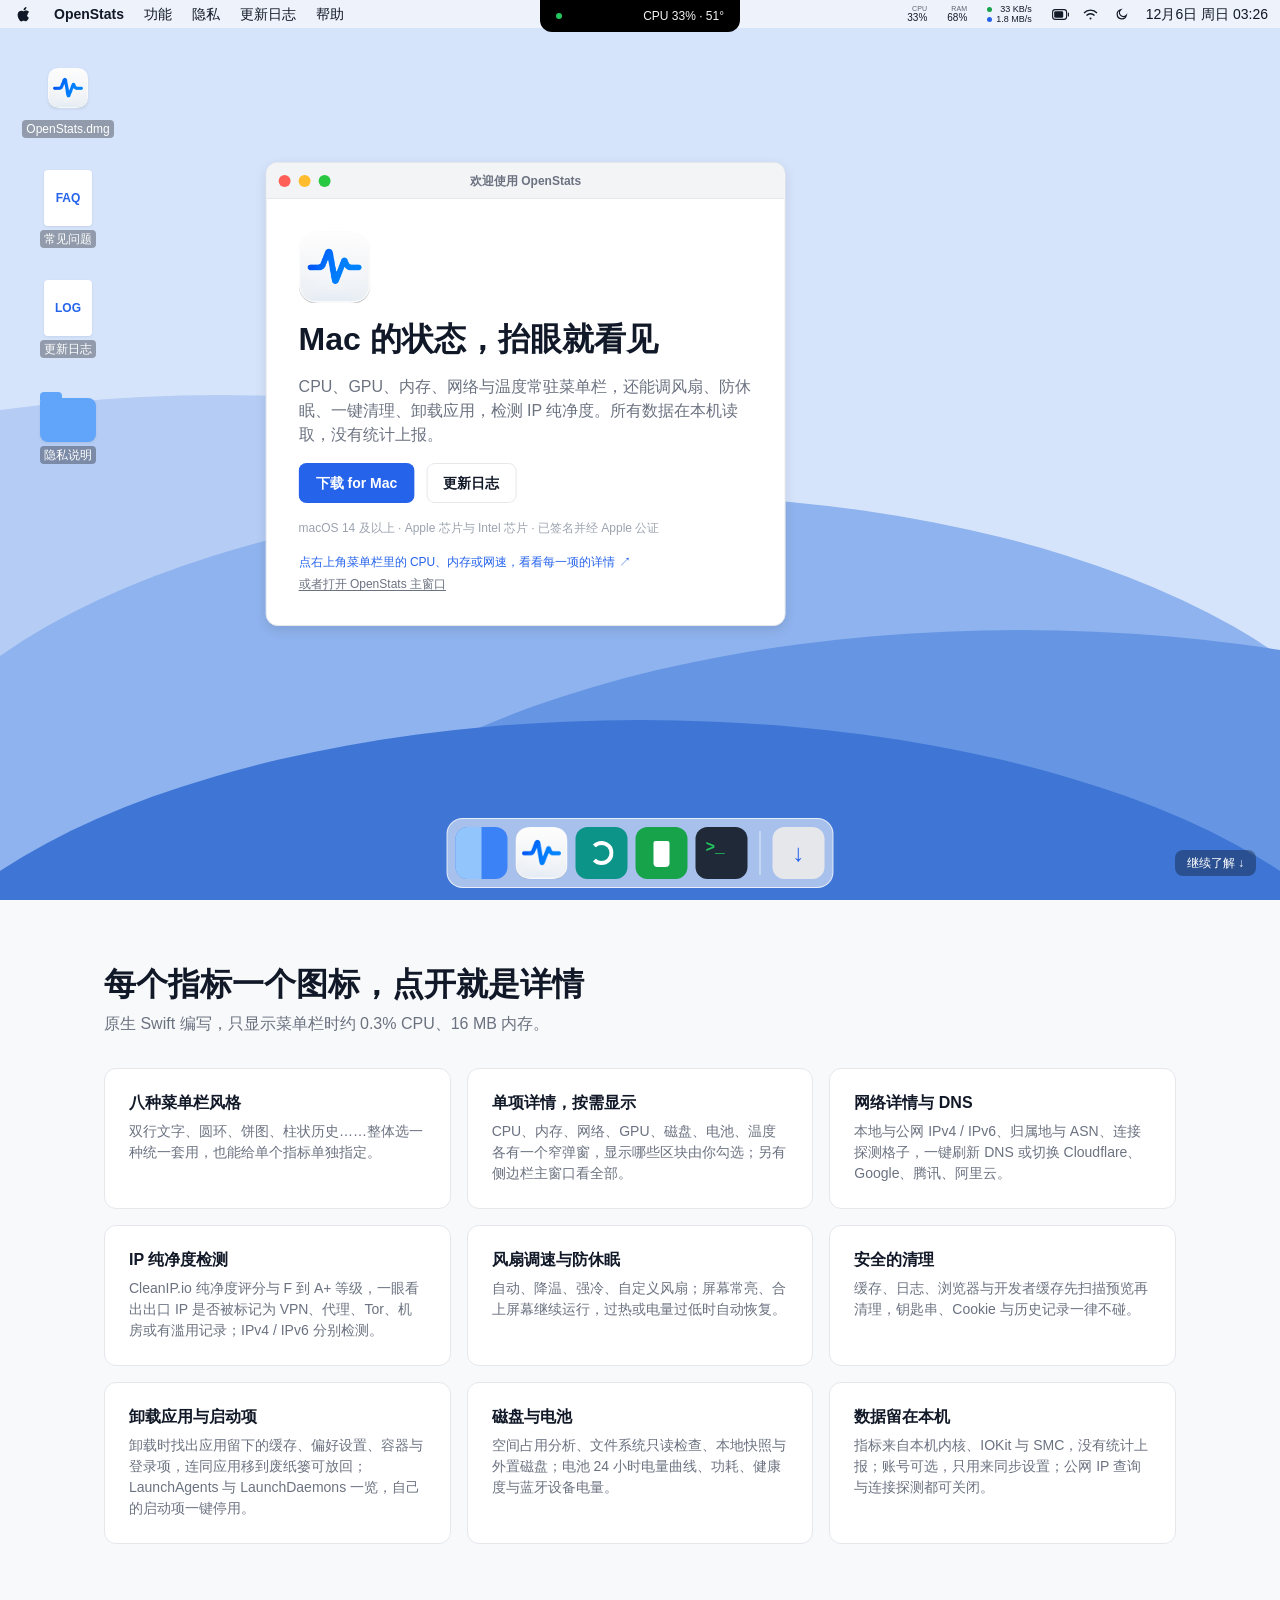
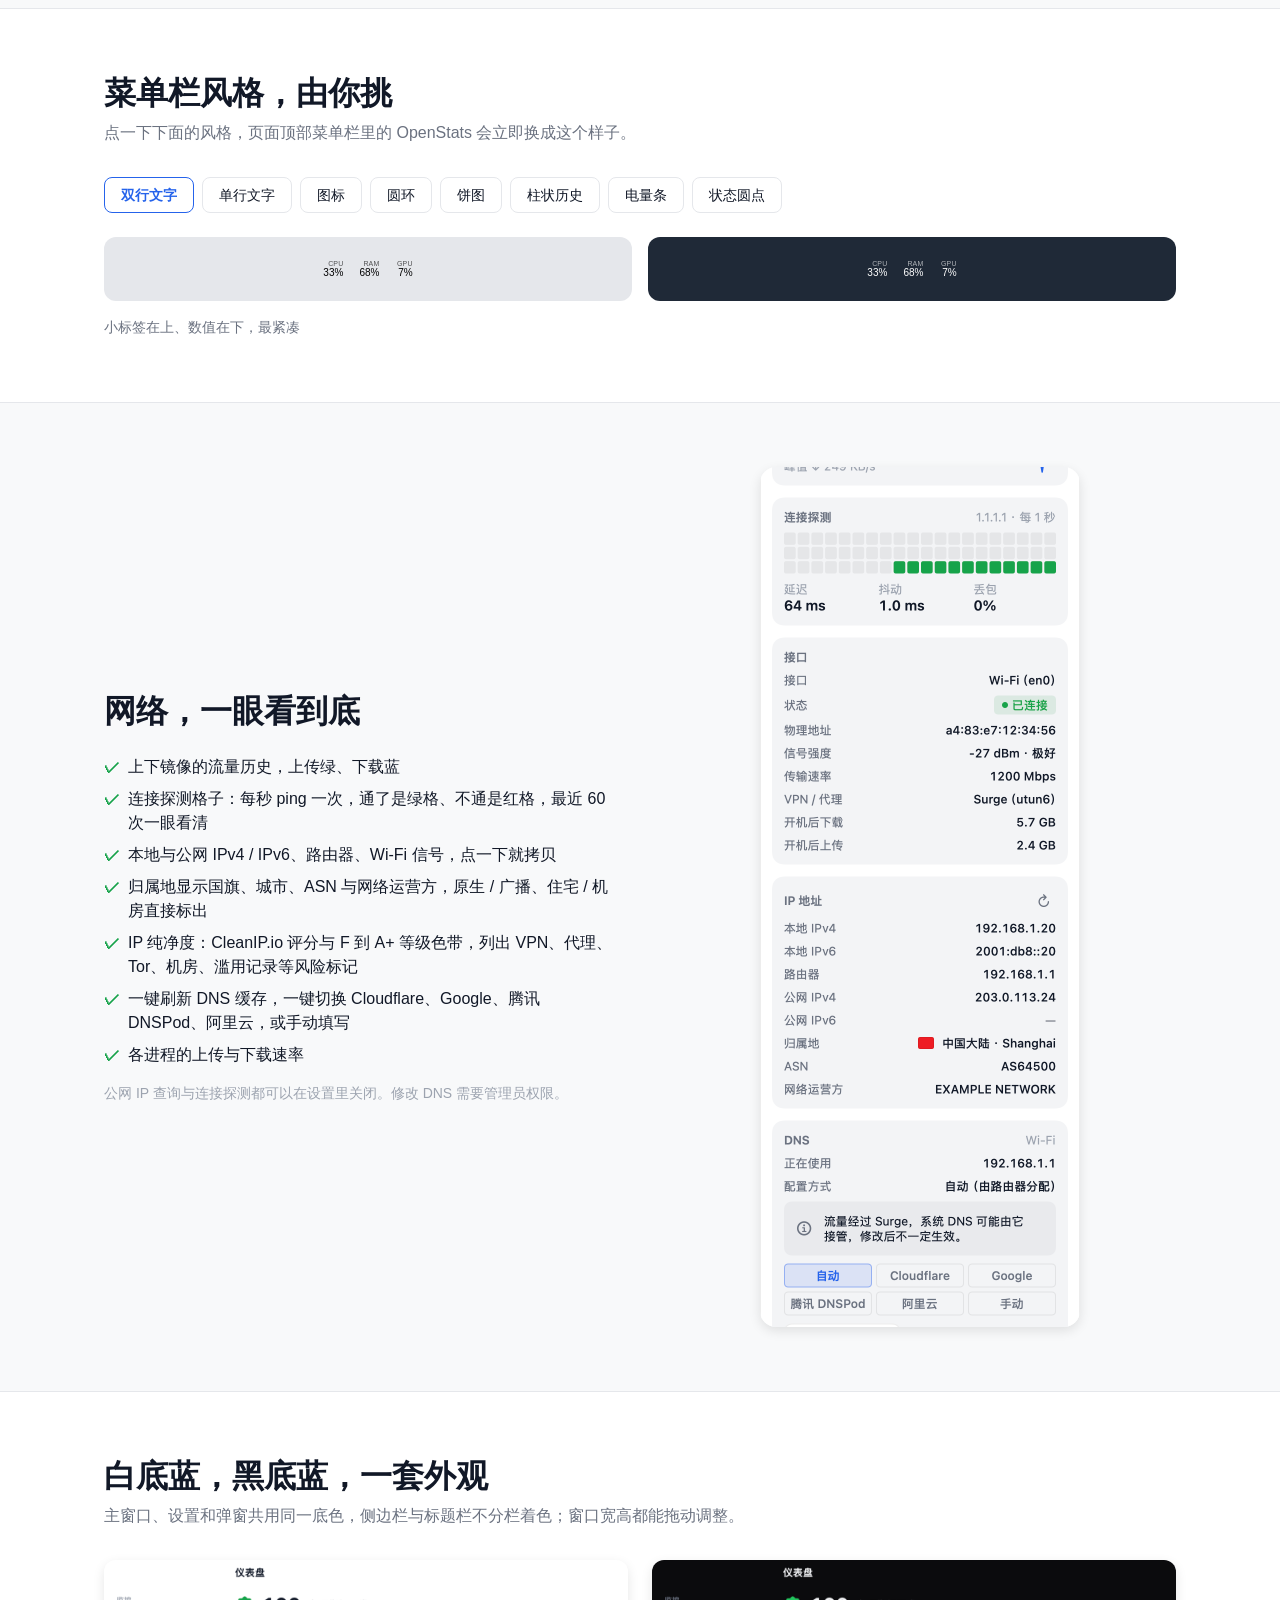
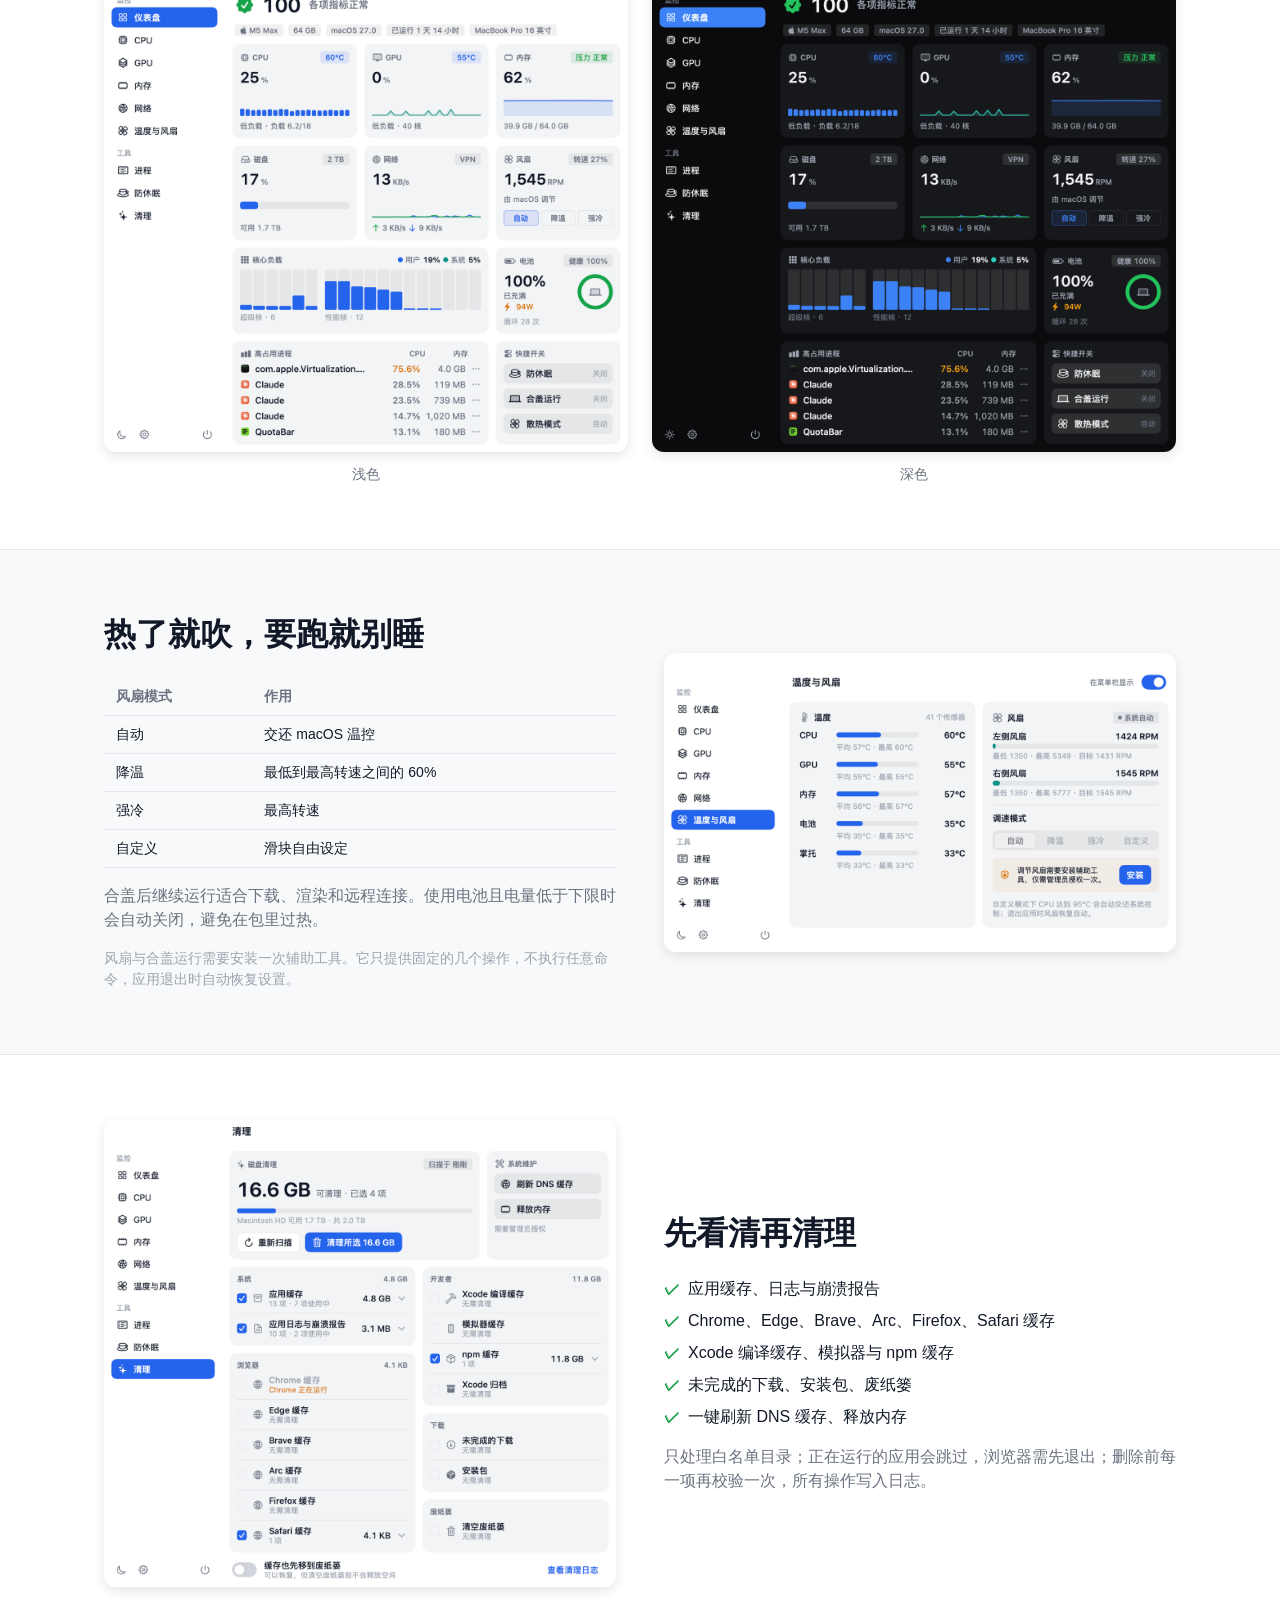
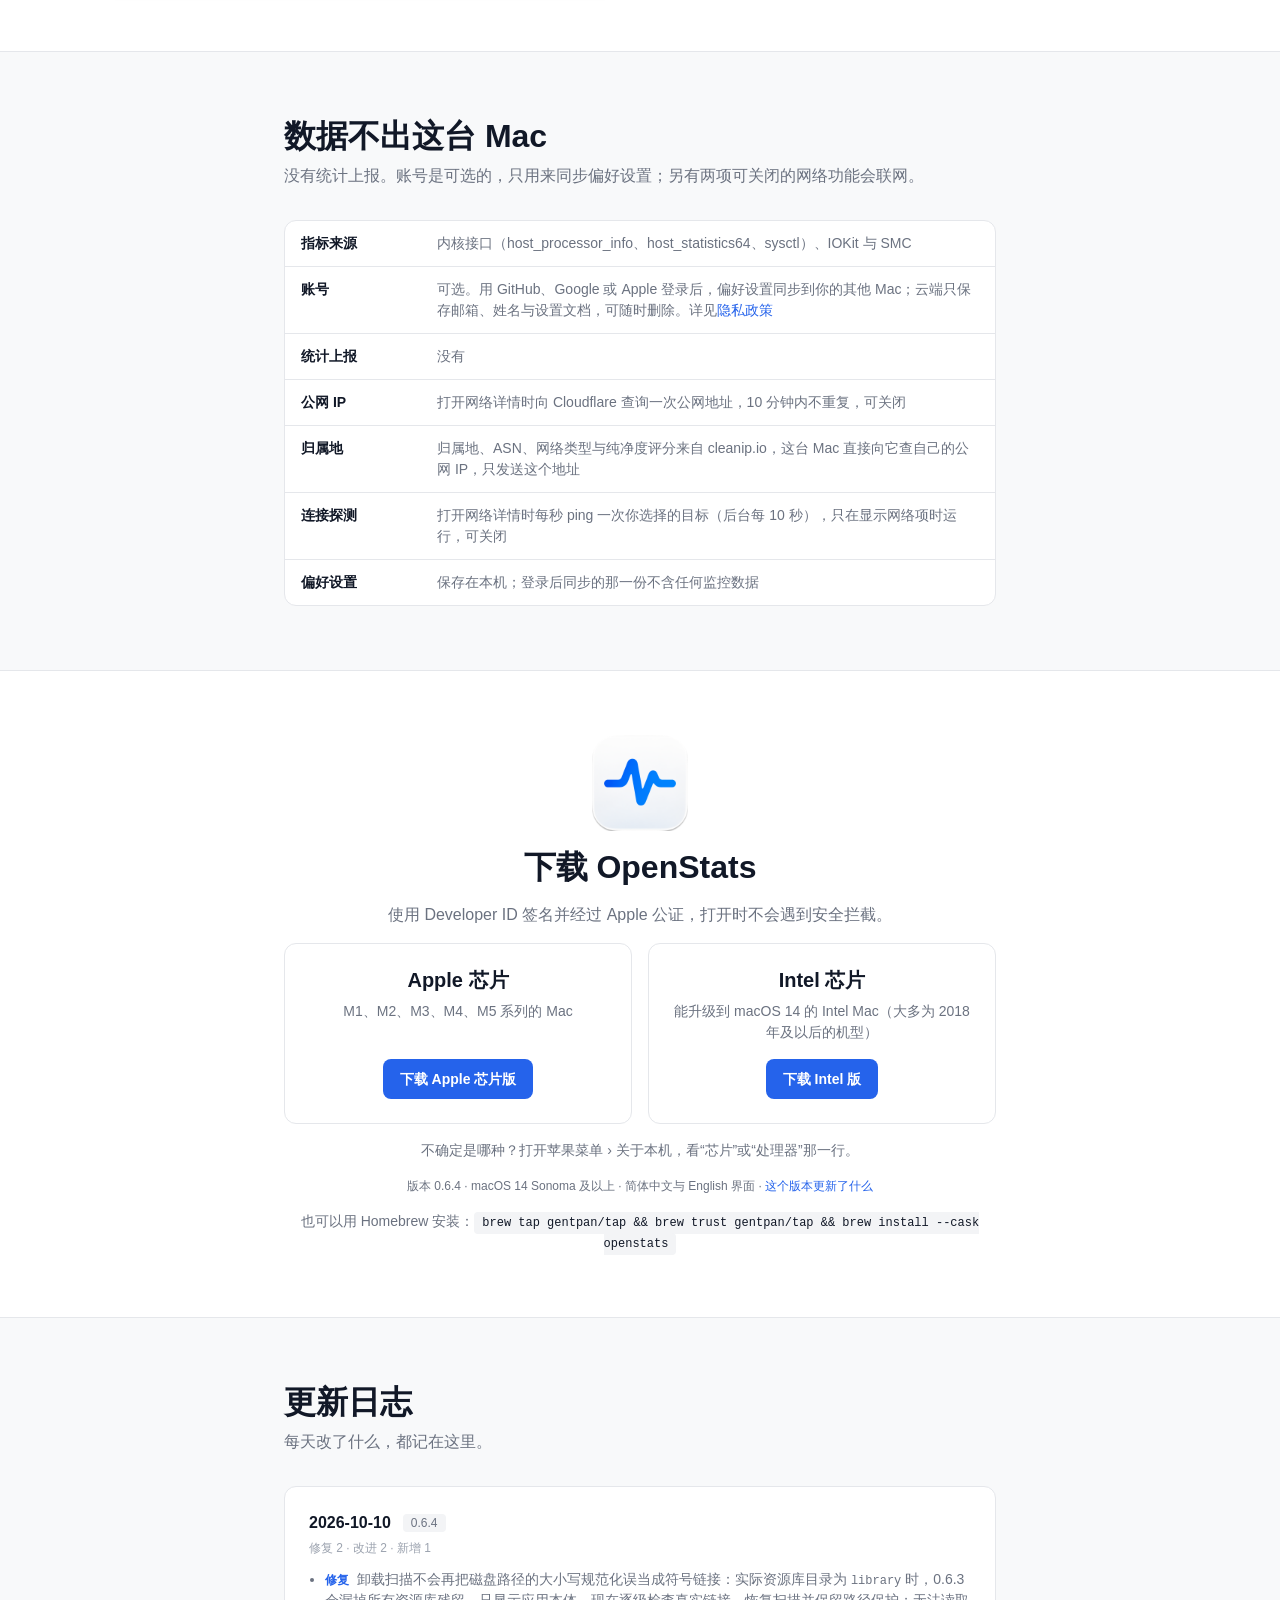
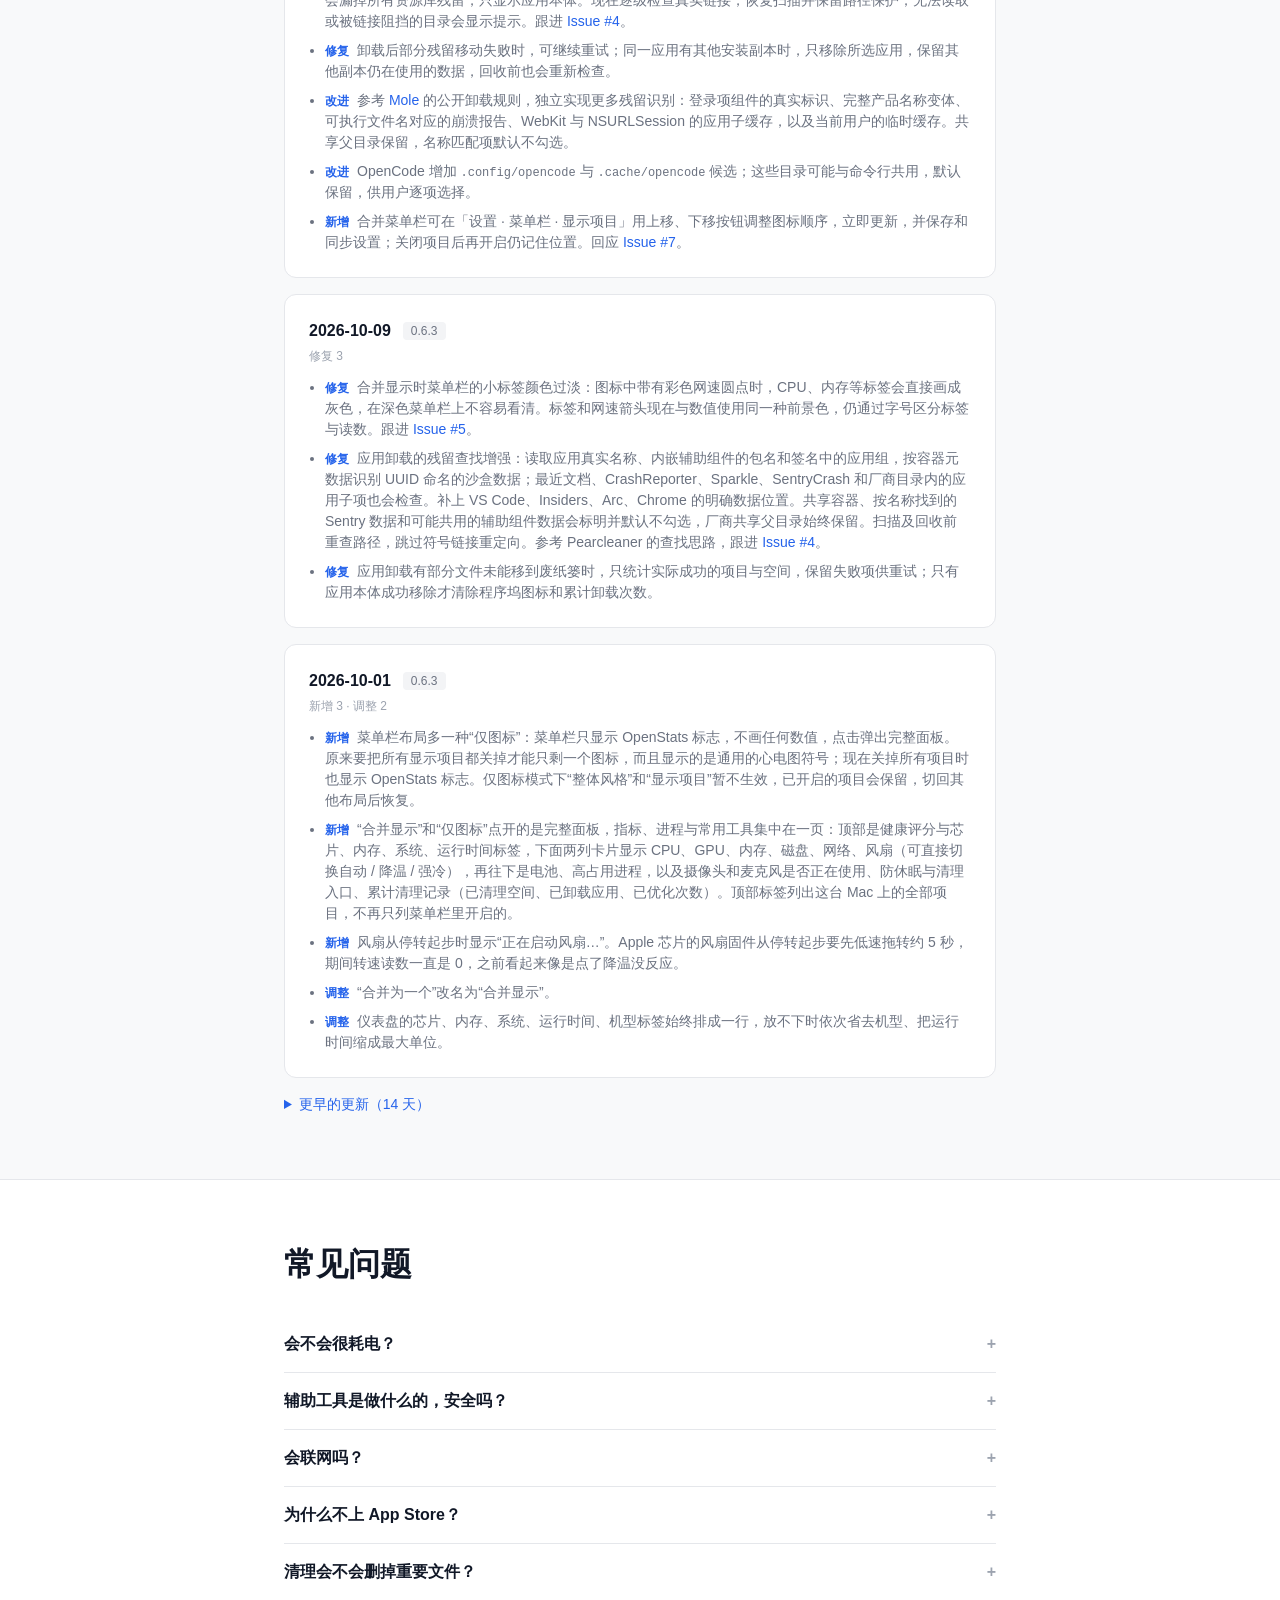
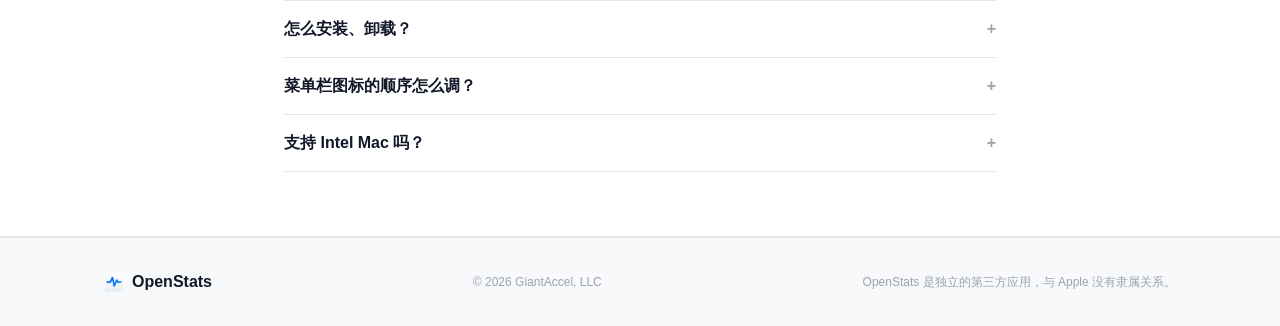
==== commit b3a1dba6: "发布 0.6.4（0122）：修复卸载漏扫并支持合并菜单栏排序" ====
--- a/web/index.html
+++ b/web/index.html
@@ -341,16 +341,16 @@
         <li class="download__option">
           <h3>Apple 芯片</h3>
           <p>M1、M2、M3、M4、M5 系列的 Mac</p>
-          <a class="btn btn--primary" href="download/OpenStats-0.6.3-AppleSilicon.dmg">下载 Apple 芯片版</a>
+          <a class="btn btn--primary" href="download/OpenStats-0.6.4-AppleSilicon.dmg">下载 Apple 芯片版</a>
         </li>
         <li class="download__option">
           <h3>Intel 芯片</h3>
           <p>能升级到 macOS 14 的 Intel Mac（大多为 2018 年及以后的机型）</p>
-          <a class="btn btn--primary" href="download/OpenStats-0.6.3-Intel.dmg">下载 Intel 版</a>
+          <a class="btn btn--primary" href="download/OpenStats-0.6.4-Intel.dmg">下载 Intel 版</a>
         </li>
       </ul>
       <p class="download__hint">不确定是哪种？打开苹果菜单 › 关于本机，看“芯片”或“处理器”那一行。</p>
-      <p class="hero__meta">版本 0.6.3 · macOS 14 Sonoma 及以上 · 简体中文与 English 界面 · <a href="#changelog">这个版本更新了什么</a></p>
+      <p class="hero__meta">版本 0.6.4 · macOS 14 Sonoma 及以上 · 简体中文与 English 界面 · <a href="#changelog">这个版本更新了什么</a></p>
       <p class="download__brew">也可以用 Homebrew 安装：<code>brew tap gentpan/tap &amp;&amp; brew trust gentpan/tap &amp;&amp; brew install --cask openstats</code></p>
     </div>
   </section>
@@ -365,6 +365,17 @@
       <!-- 由 Scripts/sync_changelog.py 从 CHANGELOG.md 生成，请勿手改。 -->
       <div class="log">
         <article class="log__day">
+          <div class="log__head"><time datetime="2026-10-10">2026-10-10</time><span class="log__tag">0.6.4</span></div>
+          <p class="log__counts">修复 2 · 改进 2 · 新增 1</p>
+          <ul class="log__list">
+            <li><span class="log__kind">修复</span>卸载扫描不会再把磁盘路径的大小写规范化误当成符号链接：实际资源库目录为 <code>library</code> 时，0.6.3 会漏掉所有资源库残留，只显示应用本体。现在逐级检查真实链接，恢复扫描并保留路径保护；无法读取或被链接阻挡的目录会显示提示。跟进 <a href="https://github.com/gentpan/OpenStats/issues/4">Issue #4</a>。</li>
+            <li><span class="log__kind">修复</span>卸载后部分残留移动失败时，可继续重试；同一应用有其他安装副本时，只移除所选应用，保留其他副本仍在使用的数据，回收前也会重新检查。</li>
+            <li><span class="log__kind">改进</span>参考 <a href="https://github.com/tw93/Mole">Mole</a> 的公开卸载规则，独立实现更多残留识别：登录项组件的真实标识、完整产品名称变体、可执行文件名对应的崩溃报告、WebKit 与 NSURLSession 的应用子缓存，以及当前用户的临时缓存。共享父目录保留，名称匹配项默认不勾选。</li>
+            <li><span class="log__kind">改进</span>OpenCode 增加 <code>.config/opencode</code> 与 <code>.cache/opencode</code> 候选；这些目录可能与命令行共用，默认保留，供用户逐项选择。</li>
+            <li><span class="log__kind">新增</span>合并菜单栏可在「设置 · 菜单栏 · 显示项目」用上移、下移按钮调整图标顺序，立即更新，并保存和同步设置；关闭项目后再开启仍记住位置。回应 <a href="https://github.com/gentpan/OpenStats/issues/7">Issue #7</a>。</li>
+          </ul>
+        </article>
+        <article class="log__day">
           <div class="log__head"><time datetime="2026-10-09">2026-10-09</time><span class="log__tag">0.6.3</span></div>
           <p class="log__counts">修复 3</p>
           <ul class="log__list">
@@ -384,6 +395,8 @@
             <li><span class="log__kind">调整</span>仪表盘的芯片、内存、系统、运行时间、机型标签始终排成一行，放不下时依次省去机型、把运行时间缩成最大单位。</li>
           </ul>
         </article>
+        <details class="log__older">
+          <summary>更早的更新（14 天）</summary>
         <article class="log__day">
           <div class="log__head"><time datetime="2026-09-24">2026-09-24</time><span class="log__tag">0.6.3</span></div>
           <p class="log__counts">新增 2 · 修复 4</p>
@@ -396,8 +409,6 @@
             <li><span class="log__kind">修复</span>绕开代理解析域名时，Cloudflare DoH 连不上就换 Google、阿里的 DoH，出口与分流窗口的原始出口归属地也因此更容易查到。</li>
           </ul>
         </article>
-        <details class="log__older">
-          <summary>更早的更新（13 天）</summary>
         <article class="log__day">
           <div class="log__head"><time datetime="2026-09-21">2026-09-21</time><span class="log__tag">0.6.3</span></div>
           <p class="log__counts">新增 1</p>
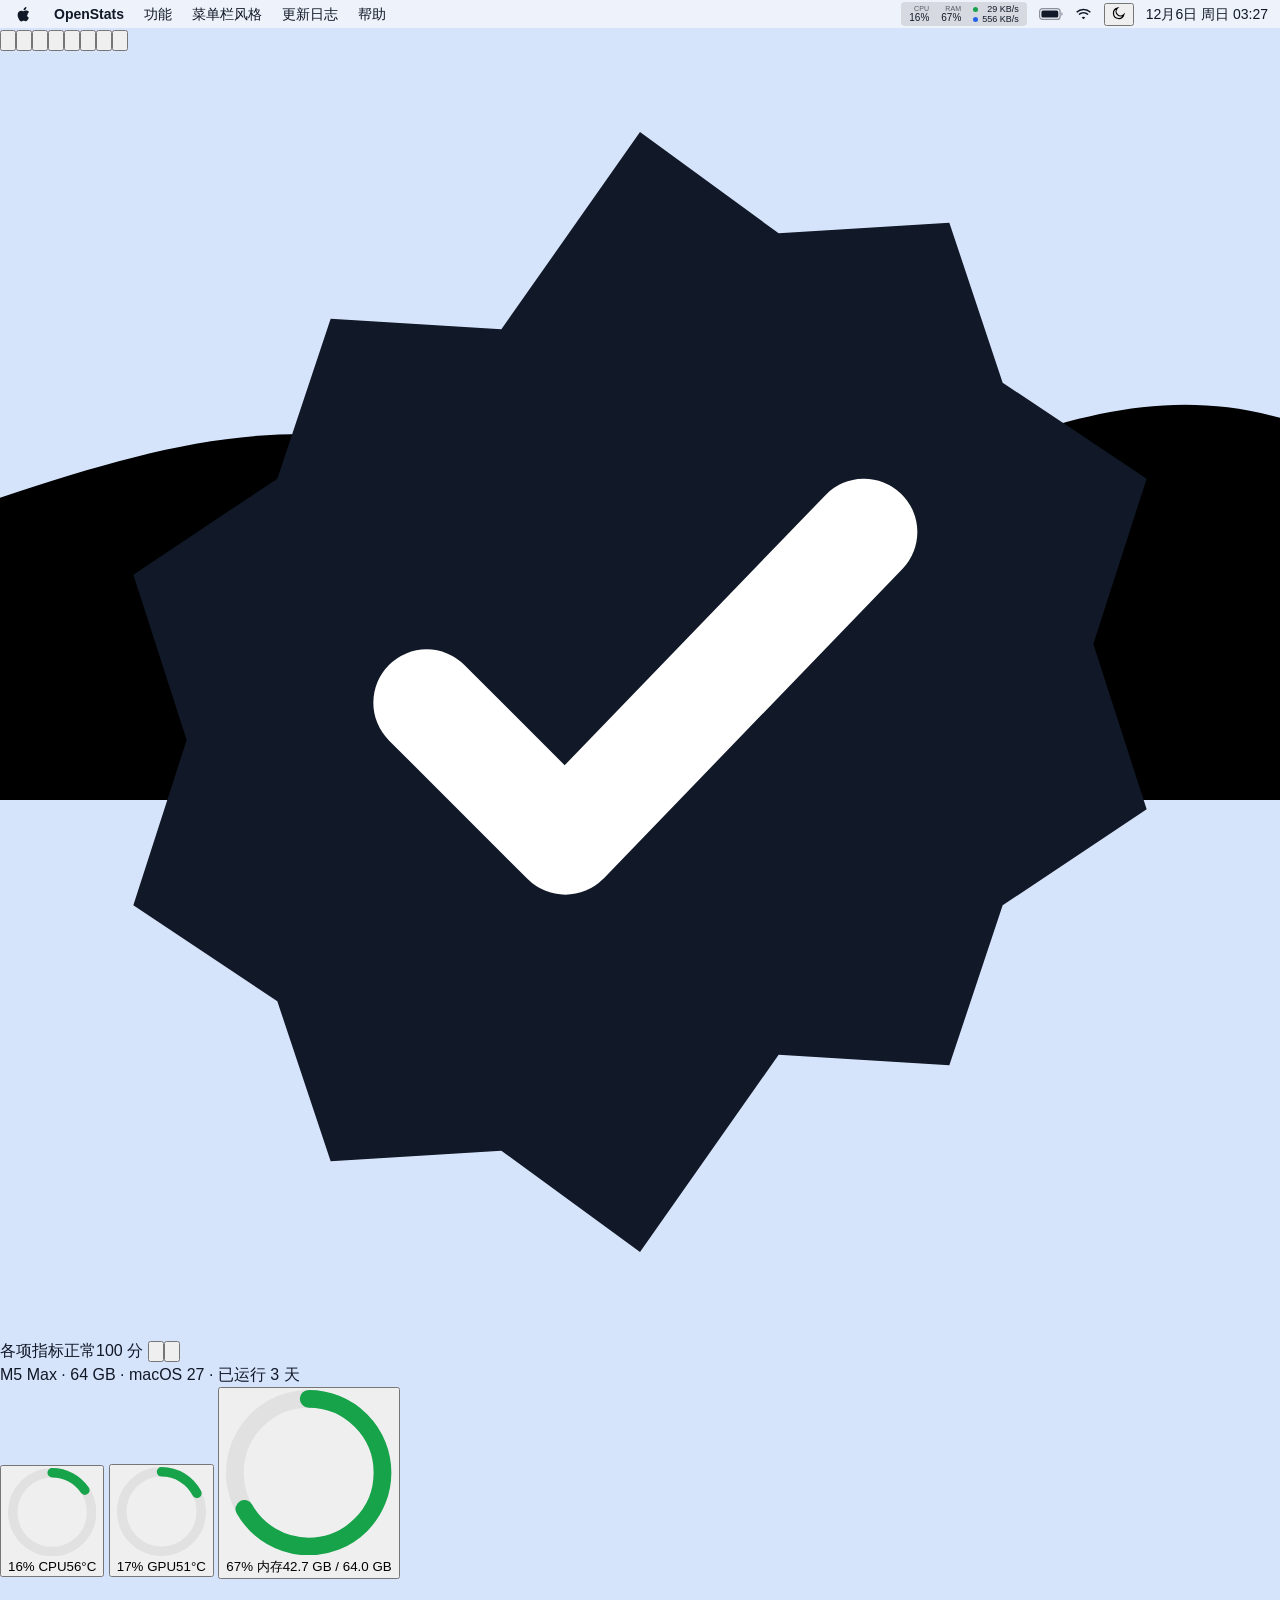
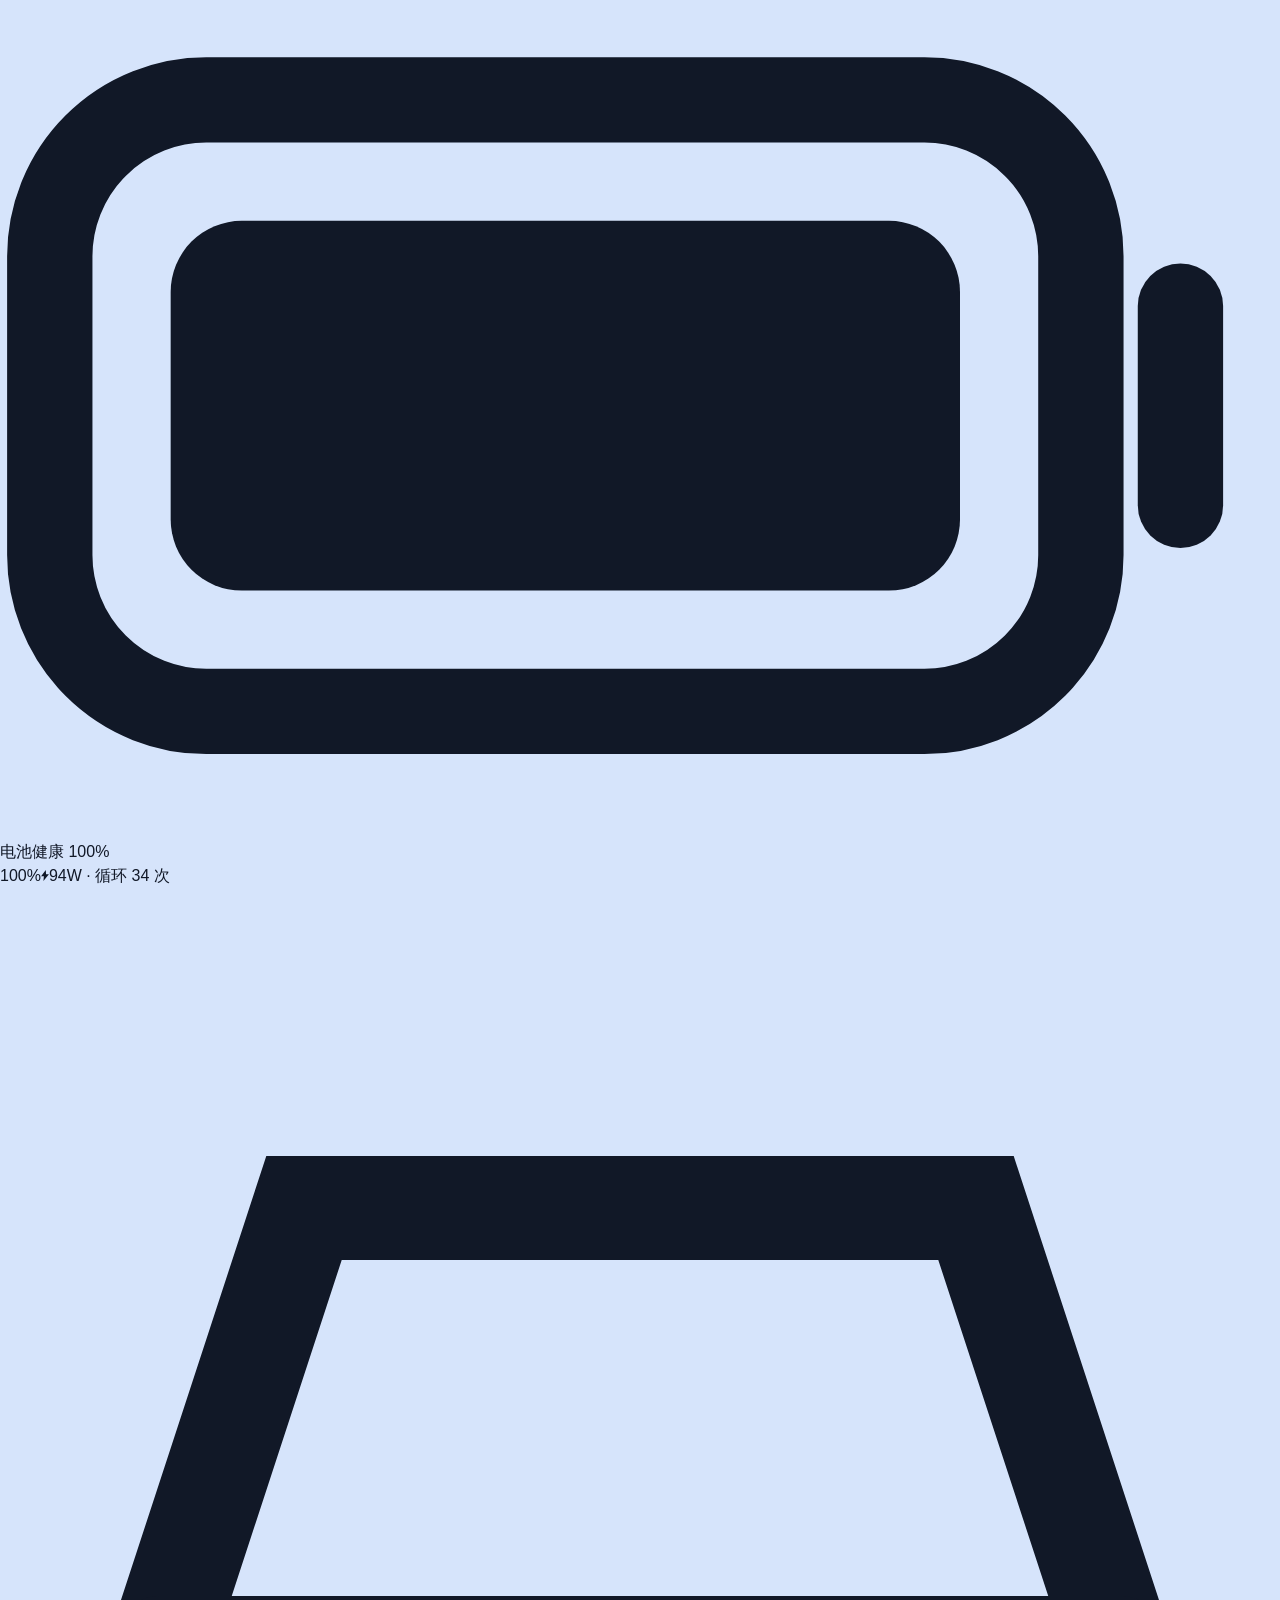
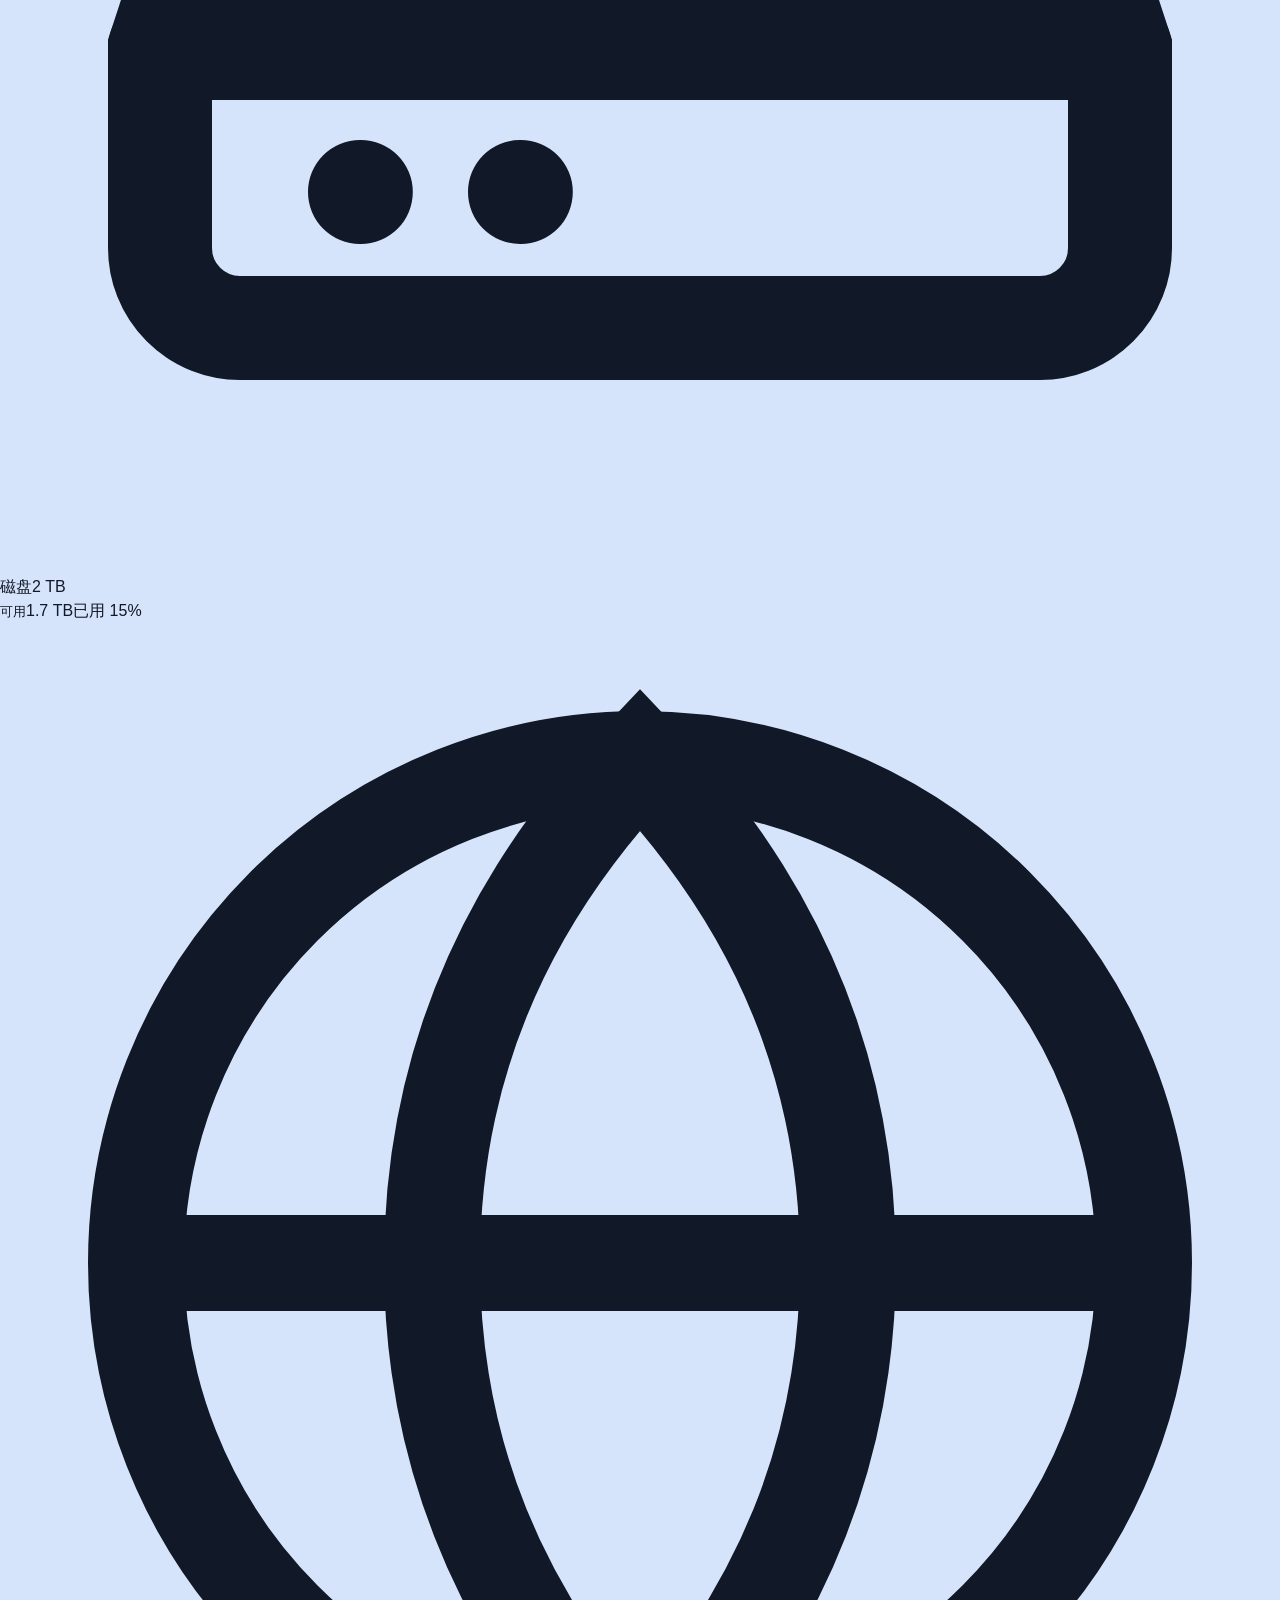
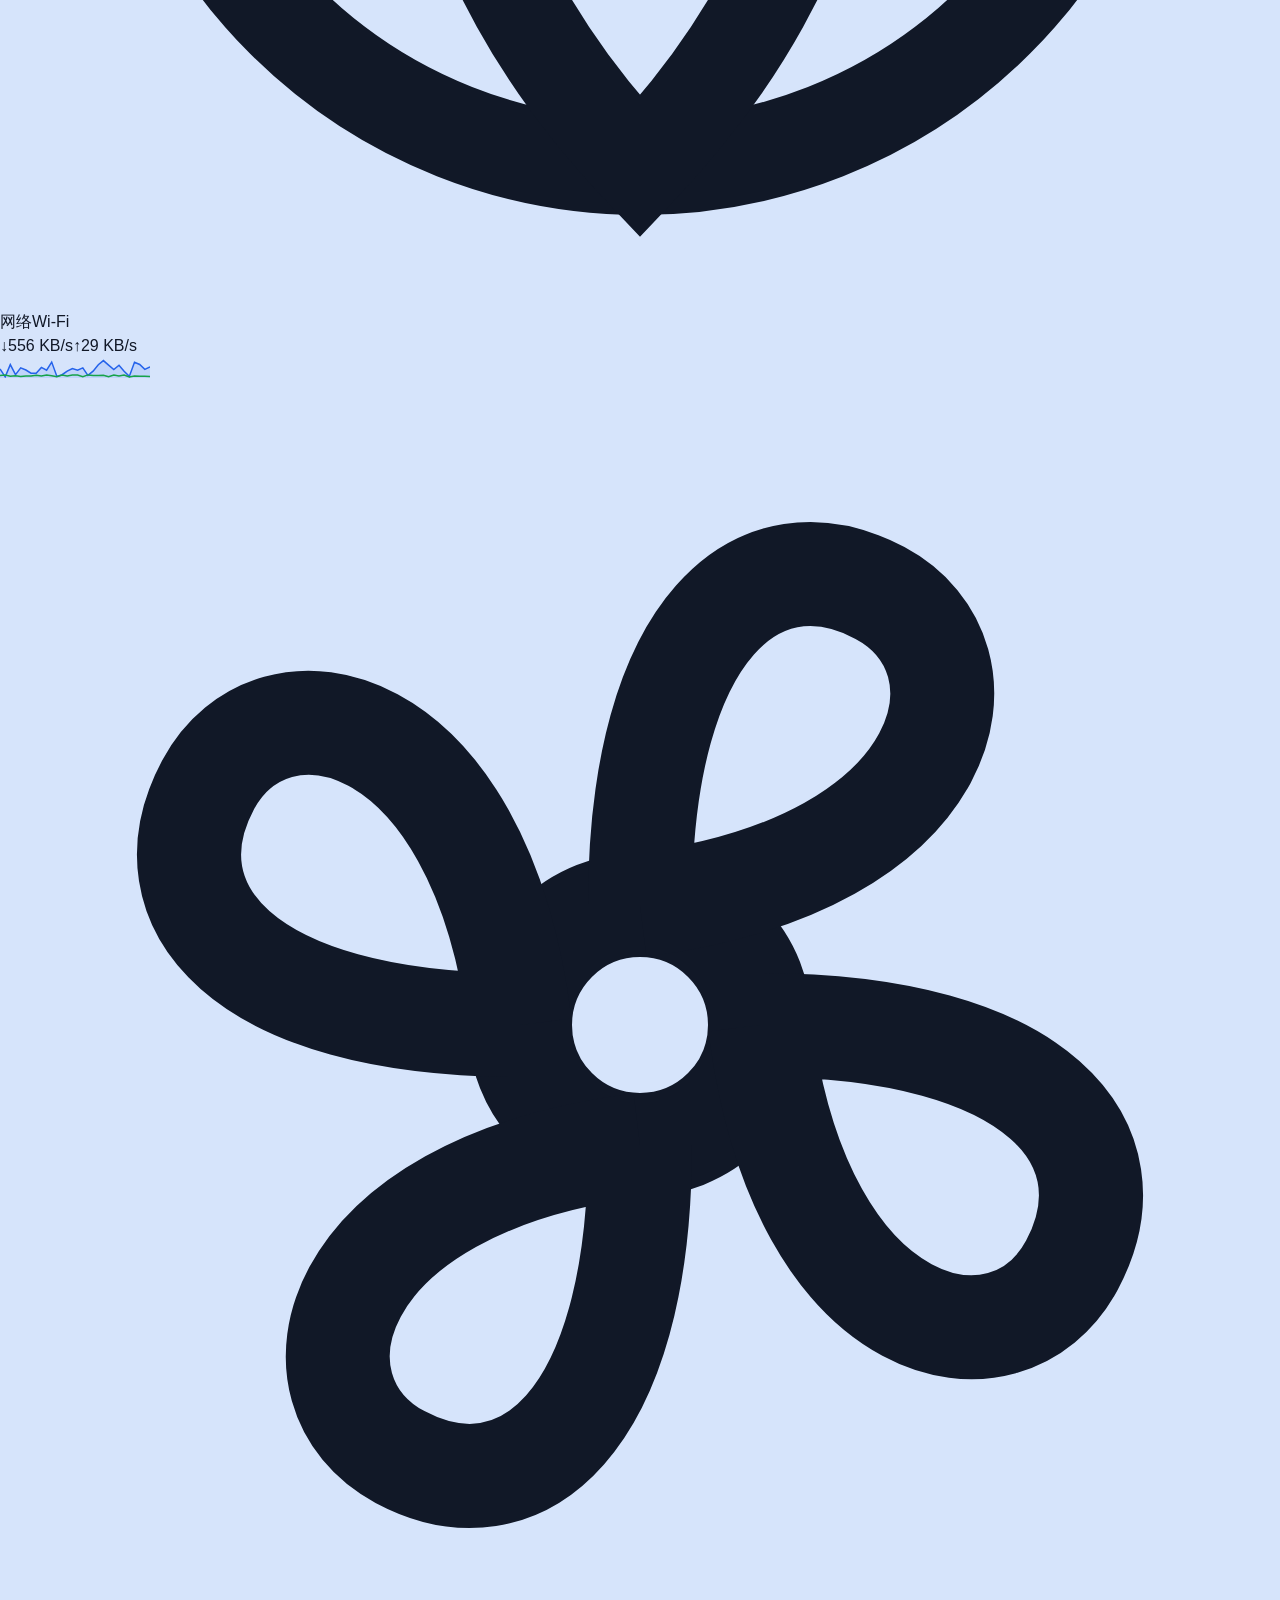
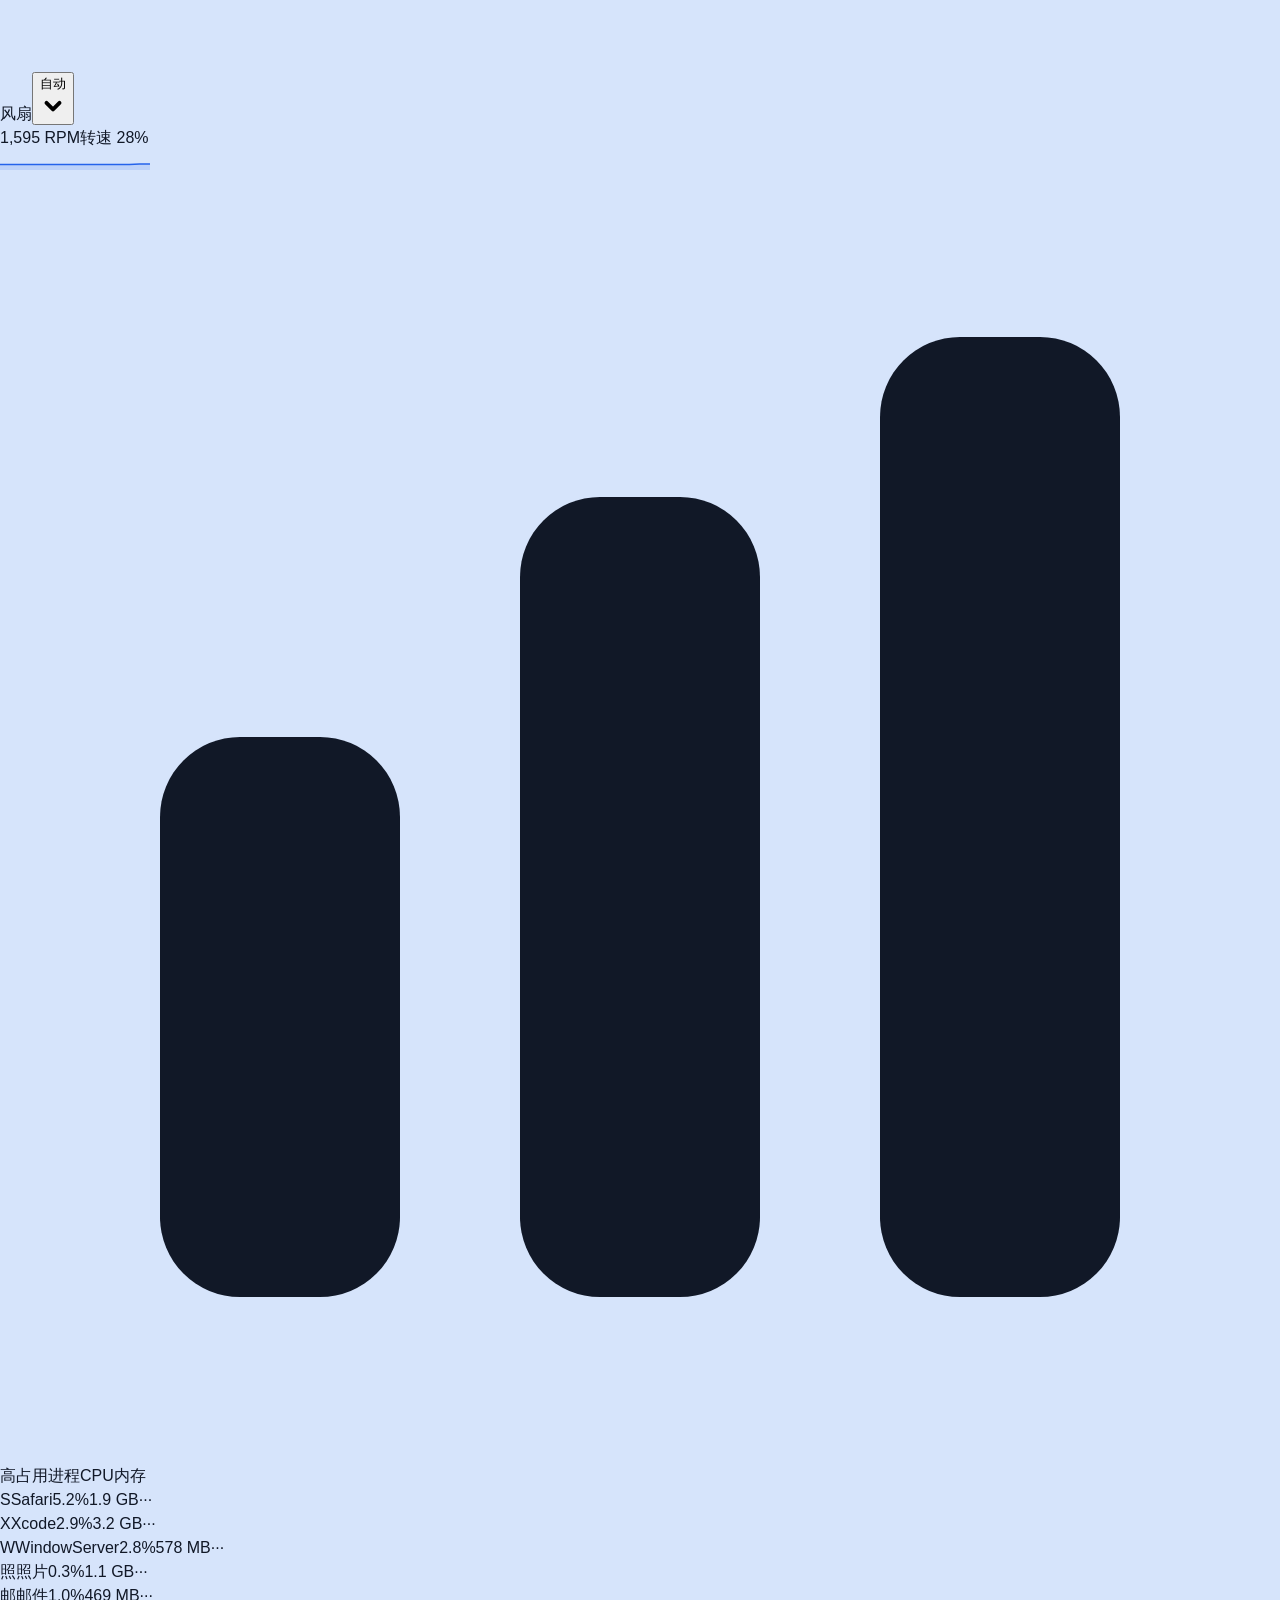
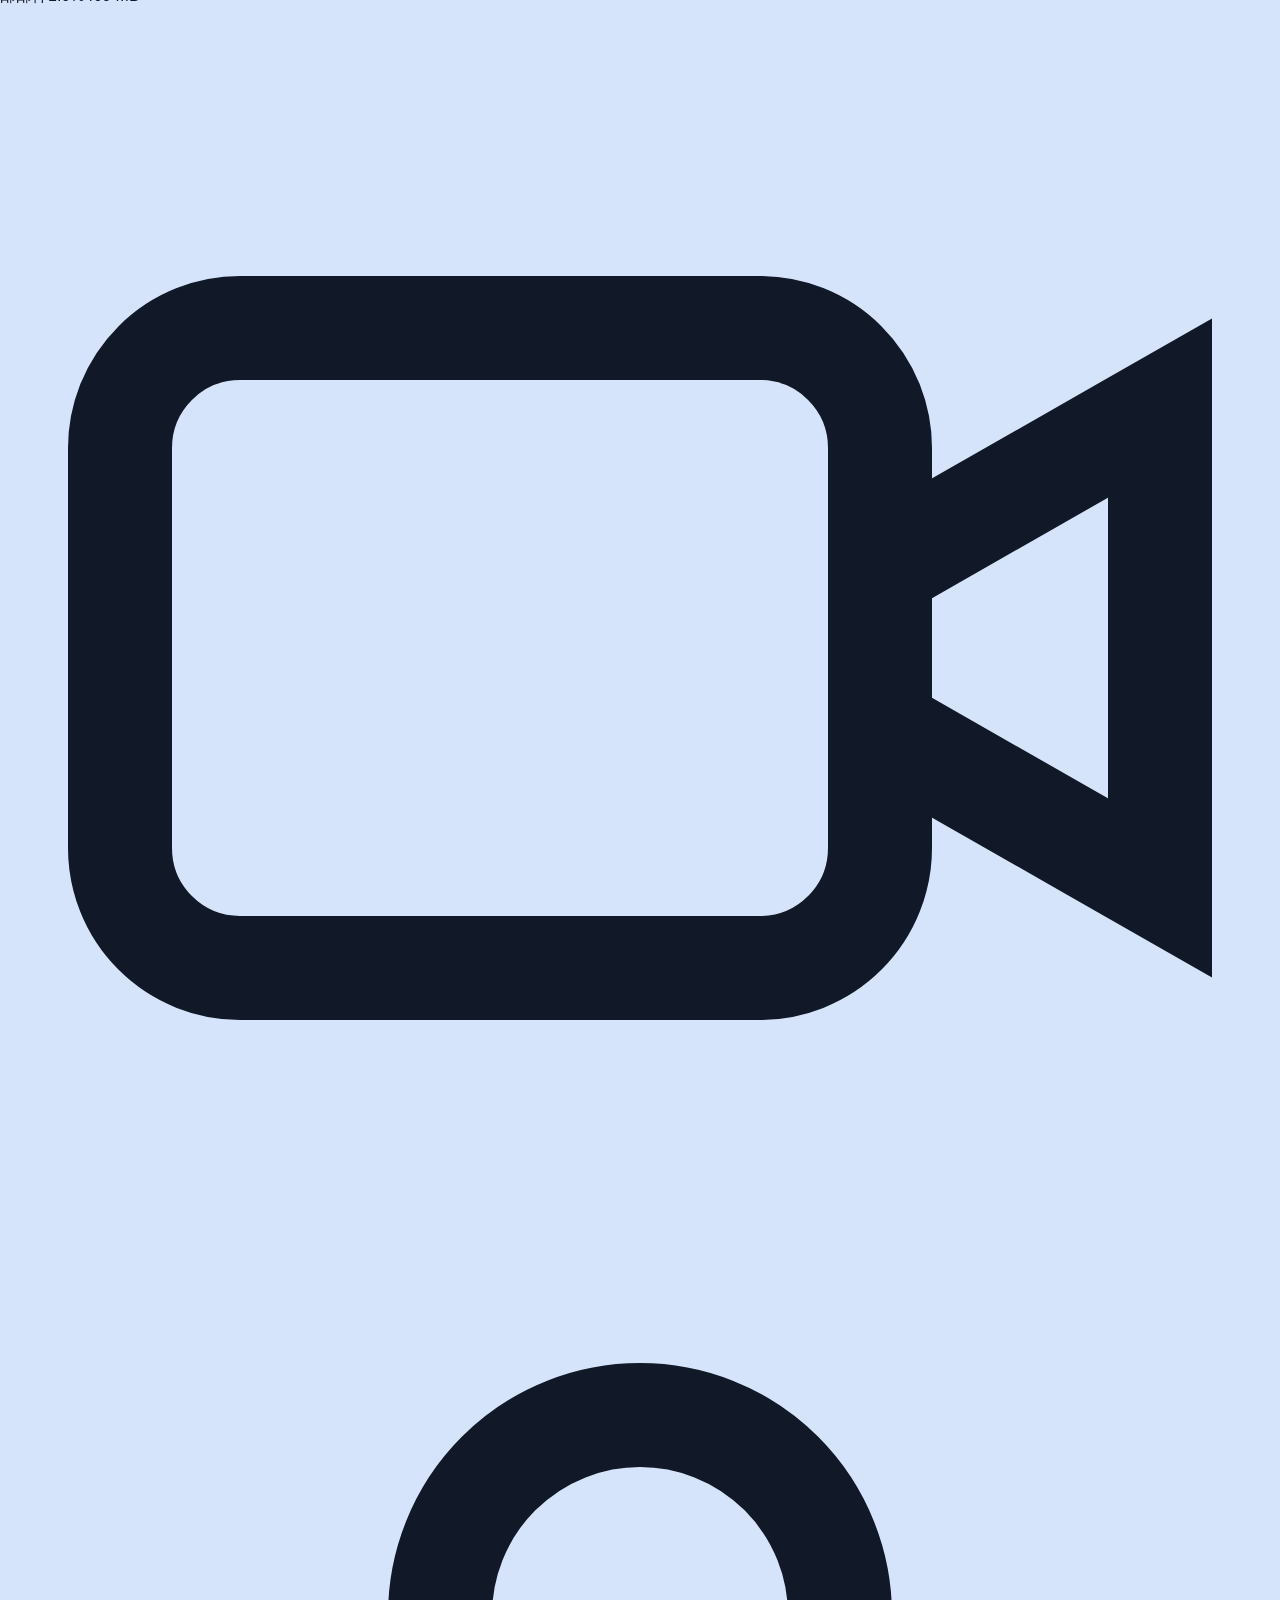
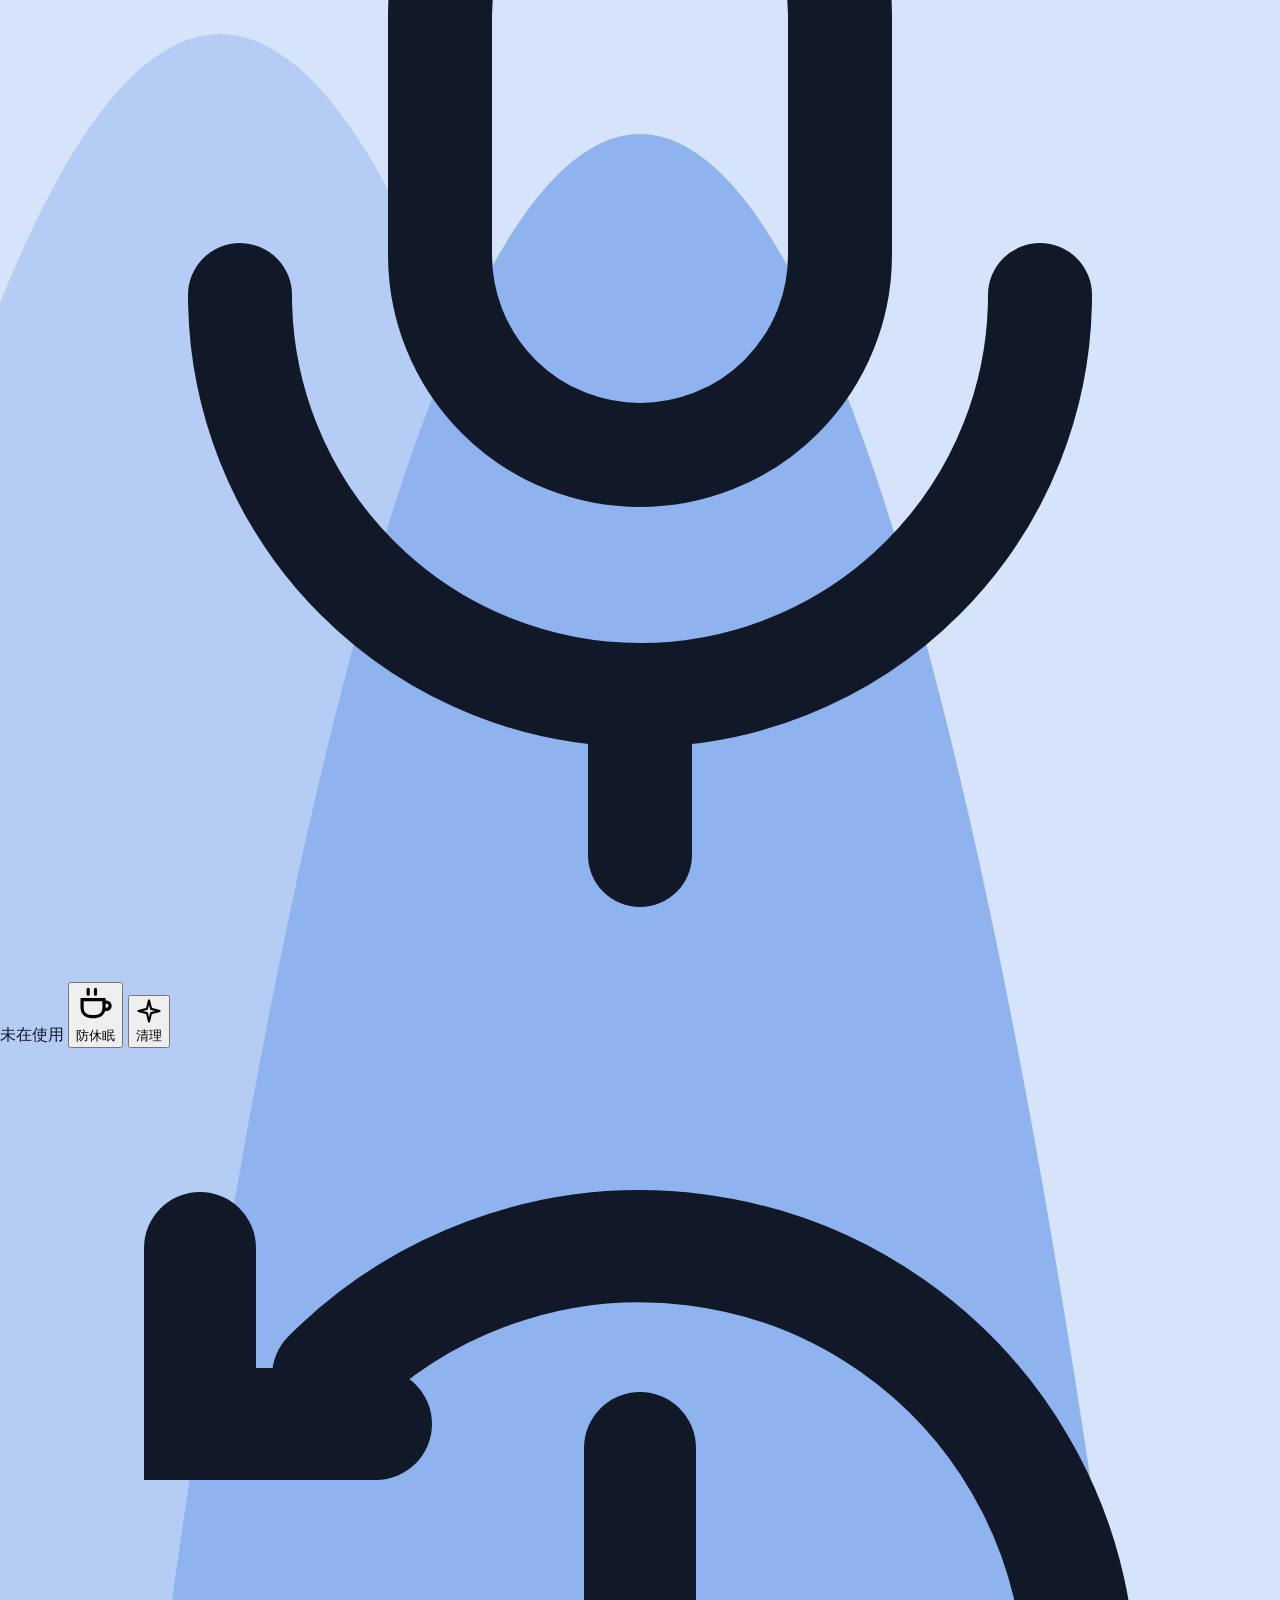
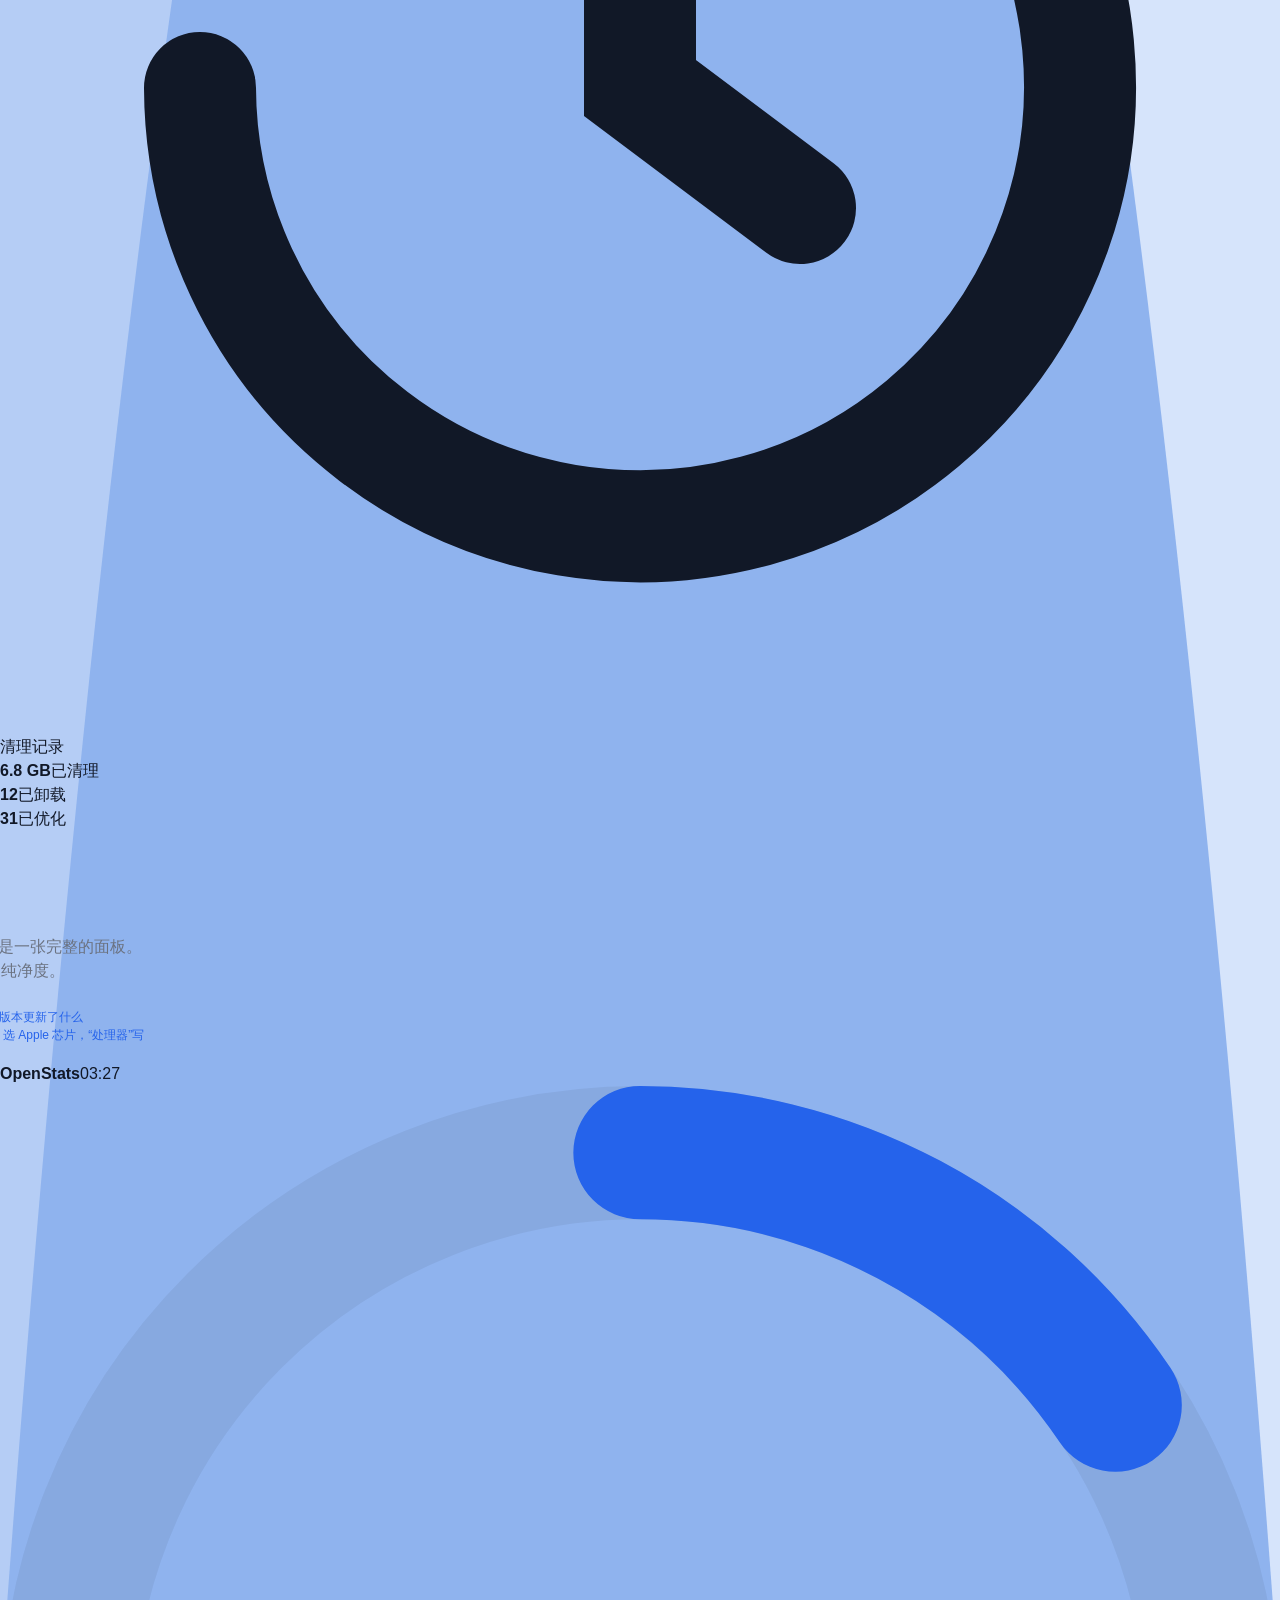
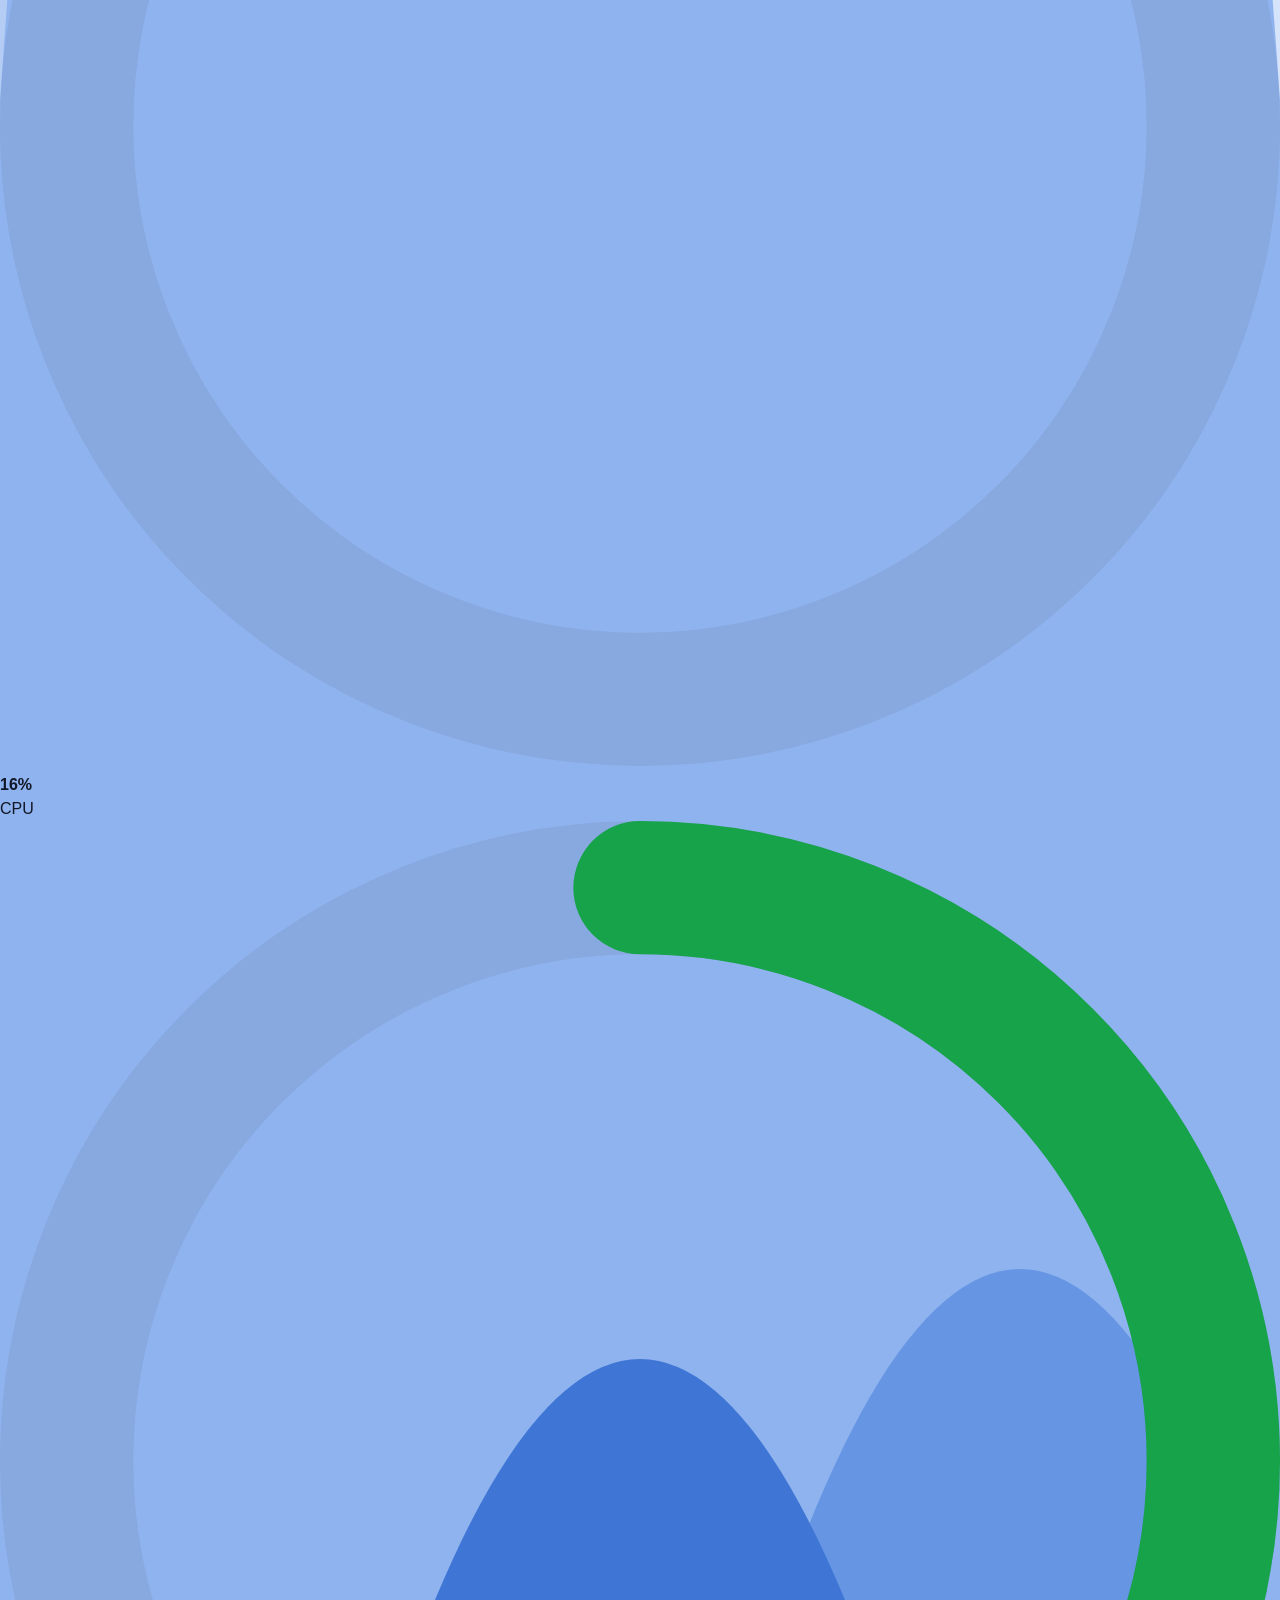
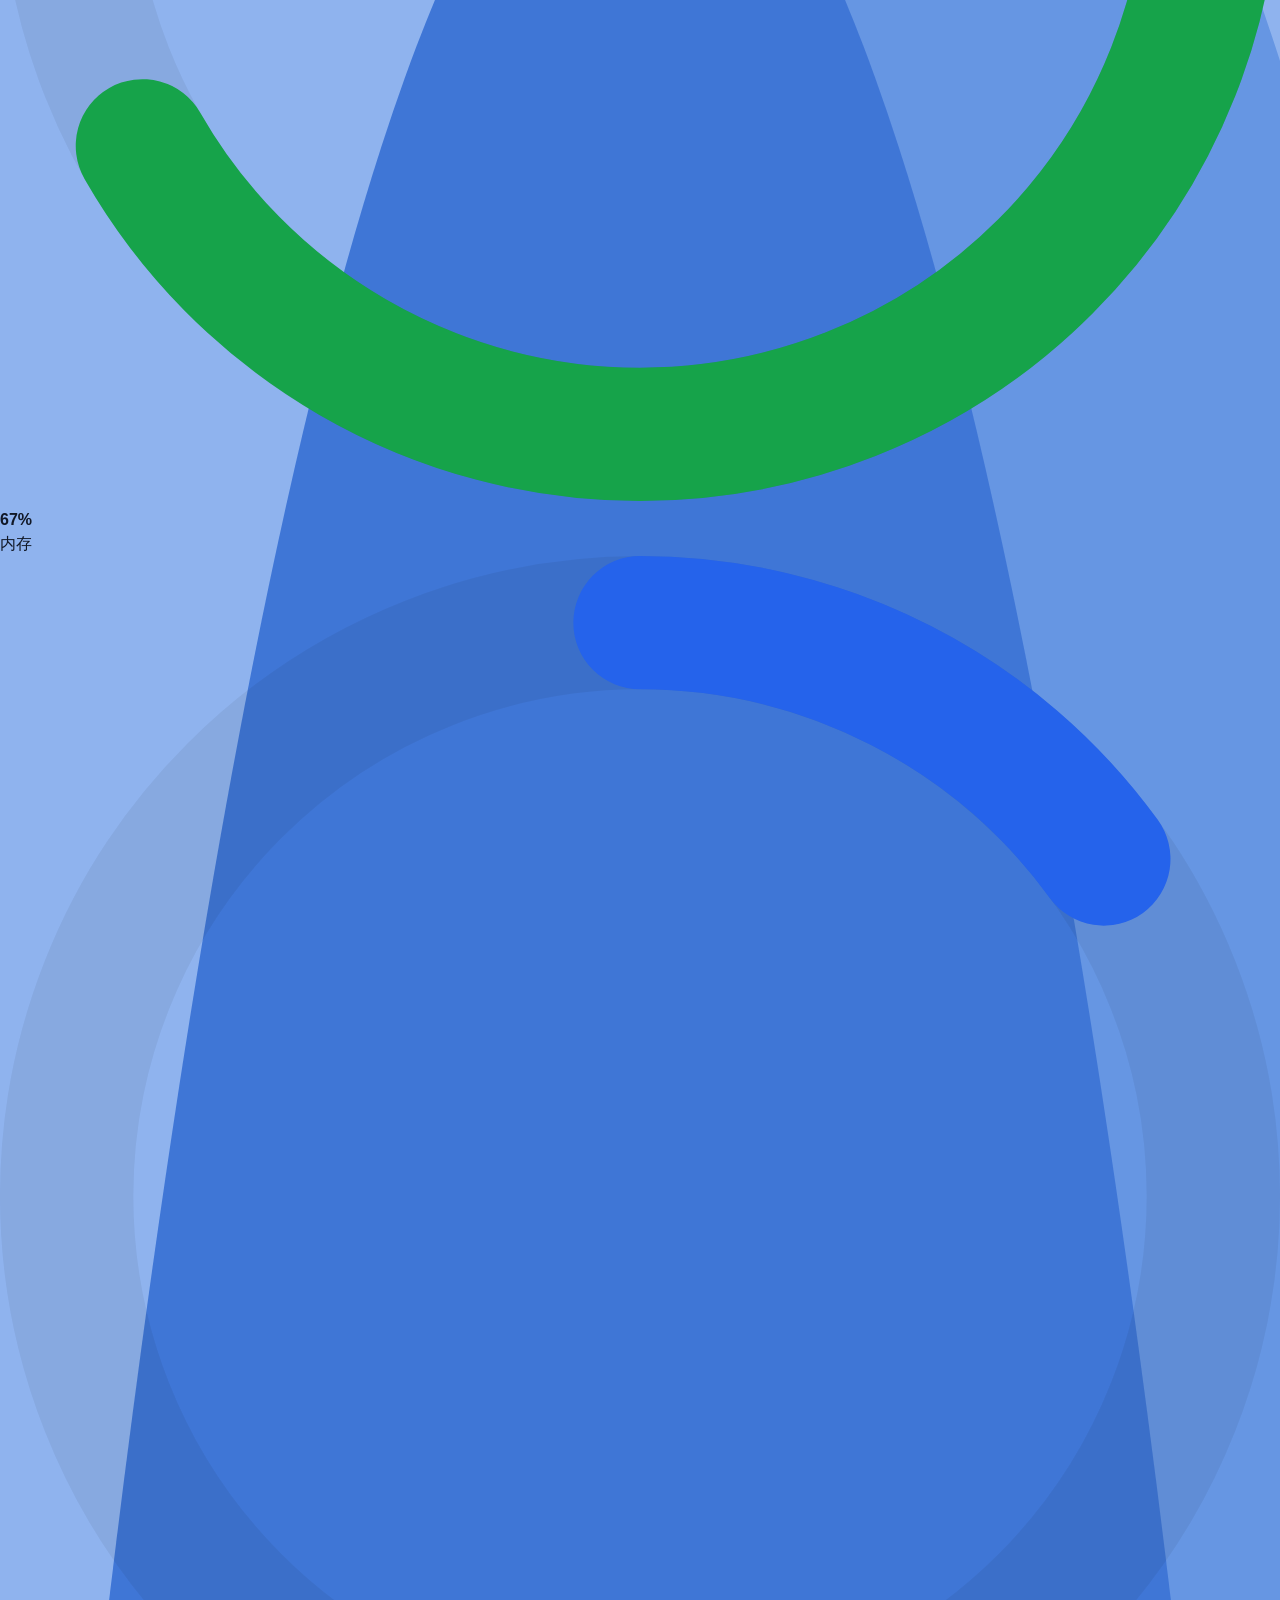
==== commit 5843face: "docs: point download links and version badges at 0.7.3 The signed v0.7.3 DMGs are already on GitHub " ====
--- a/web/index.html
+++ b/web/index.html
@@ -4,366 +4,400 @@
 <meta charset="utf-8">
 <meta name="viewport" content="width=device-width, initial-scale=1">
 <title>OpenStats — Mac 的状态，抬眼就看见</title>
-<meta name="description" content="OpenStats 把 CPU、GPU、内存、网络与温度放进 macOS 菜单栏，还能调风扇、防休眠、一键清理。数据在本机读取，没有统计上报。">
-<meta name="theme-color" content="#ffffff" media="(prefers-color-scheme: light)">
+<meta name="description" content="OpenStats 把 CPU、GPU、内存、网络与温度放进 macOS 菜单栏，点开就是一张完整的面板；还能调风扇、防休眠、一键清理。数据在本机读取，没有统计上报。">
+<meta name="theme-color" content="#1b2a5c" media="(prefers-color-scheme: light)">
 <meta name="theme-color" content="#0b0b0d" media="(prefers-color-scheme: dark)">
 <link rel="canonical" href="https://getopenstats.com/">
 <meta property="og:title" content="OpenStats — Mac 的状态，抬眼就看见">
-<meta property="og:description" content="CPU、GPU、内存、网络与温度常驻菜单栏，还能调风扇、防休眠、一键清理。">
+<meta property="og:description" content="CPU、GPU、内存、网络与温度常驻菜单栏，点开就是一张完整的面板；还能调风扇、防休眠、一键清理。">
 <meta property="og:type" content="website">
 <meta property="og:url" content="https://getopenstats.com/">
 <meta property="og:site_name" content="OpenStats">
 <meta property="og:locale" content="zh_CN">
 <meta property="og:image" content="https://getopenstats.com/assets/window-light.png">
-<link rel="icon" href="assets/favicon.ico?v=871fa442" sizes="48x48">
-<link rel="icon" type="image/png" sizes="32x32" href="assets/favicon-32.png?v=871fa442">
-<link rel="apple-touch-icon" sizes="180x180" href="assets/apple-touch-icon.png?v=871fa442">
+<link rel="icon" href="assets/favicon.ico?v=80d64af6" sizes="48x48">
+<link rel="icon" type="image/png" sizes="32x32" href="assets/favicon-32.png?v=80d64af6">
+<link rel="apple-touch-icon" sizes="180x180" href="assets/apple-touch-icon.png?v=80d64af6">
 <script>
-  // 在样式生效前确定主题，避免深色模式下先闪一下白底
+  // 在样式生效前确定主题，避免深色模式下先闪一下另一张壁纸
   try {
     const saved = localStorage.getItem("os-theme");
     document.documentElement.dataset.theme = saved || (matchMedia("(prefers-color-scheme: dark)").matches ? "dark" : "light");
   } catch { document.documentElement.dataset.theme = "light"; }
 </script>
-<link rel="stylesheet" href="styles.css?v=871fa442">
-<link rel="stylesheet" href="replica.css?v=871fa442">
+<link rel="stylesheet" href="styles.css?v=80d64af6">
+<link rel="stylesheet" href="replica.css?v=80d64af6">
+<script defer src="https://tongji.giantaccel.com/script.js" data-website-id="00be903d-c2b8-4650-893c-2b2a2c970cc2"></script>
 </head>
 <body>
 
 <!-- ── 首屏：整屏就是一台 Mac ───────────────────────────────────────
-     菜单栏同时是全站导航；右侧的 OpenStats 读数、点开的详情弹窗与主窗口都是 HTML 重建，
-     数据由 replica.js 模拟。往下滚才是普通的介绍页。 -->
+     菜单栏同时是全站导航；右上角的 OpenStats 读数与它下面吊着的面板、桌面小组件
+     都是 HTML 重建，数据由 replica.js 在本页模拟，不读取访客电脑的任何信息。
+     往下滚才是普通的介绍页。 -->
 <header class="desktop" id="top">
-  <div class="desktop__wall" aria-hidden="true"></div>
-
+  <div class="desktop__wall" aria-hidden="true">
+    <svg class="desktop__hills" viewBox="0 0 1440 900" preserveAspectRatio="xMidYMid slice">
+      <defs>
+        <linearGradient id="hillA" x1="0" y1="0" x2="0" y2="1"><stop offset="0" class="hill-a0"/><stop offset="1" class="hill-a1"/></linearGradient>
+        <linearGradient id="hillB" x1="0" y1="0" x2="0" y2="1"><stop offset="0" class="hill-b0"/><stop offset="1" class="hill-b1"/></linearGradient>
+        <linearGradient id="hillC" x1="0" y1="0" x2="0" y2="1"><stop offset="0" class="hill-c0"/><stop offset="1" class="hill-c1"/></linearGradient>
+      </defs>
+      <path fill="url(#hillA)" d="M0 560C180 500 300 470 470 500S760 610 940 560 1260 420 1440 470V900H0Z"/>
+      <path fill="url(#hillB)" d="M0 660C160 610 330 600 520 650S860 760 1060 690 1320 600 1440 630V900H0Z"/>
+      <path fill="url(#hillC)" d="M0 770C220 730 420 740 620 780S1000 850 1200 800 1380 760 1440 770V900H0Z"/>
+    </svg>
+  </div>
+
+  <!-- 这一条既是桌面的菜单栏，也是本站唯一的导航 -->
   <nav class="menubar" aria-label="站点导航">
     <svg class="menubar__apple" viewBox="0 0 14 17" fill="currentColor" aria-hidden="true">
       <path d="M11.5 9c0-1.9 1.5-2.8 1.6-2.9-.9-1.3-2.2-1.5-2.7-1.5-1.1-.1-2.2.7-2.8.7-.6 0-1.5-.7-2.4-.6-1.2 0-2.4.7-3 1.8-1.3 2.2-.3 5.4 1 7.2.6.8 1.3 1.8 2.2 1.7.9 0 1.2-.6 2.2-.6 1 0 1.3.6 2.2.5.9 0 1.5-.8 2.1-1.7.7-1 .9-1.9.9-1.9s-1.8-.7-1.8-2.7zM9.7 3.2c.5-.6.8-1.4.7-2.2-.7 0-1.6.5-2.1 1.1-.5.6-.9 1.4-.8 2.2.8.1 1.7-.4 2.2-1.1z"/>
     </svg>
-
     <div class="mb-menu">
       <a class="mb-title mb-title--app" href="#top" aria-haspopup="menu" aria-expanded="false">OpenStats</a>
       <div class="mb-drop" role="menu">
-        <a role="menuitem" href="#features">关于 OpenStats</a>
-        <a role="menuitem" href="#download">下载 for Mac…</a>
+        <a role="menuitem" href="#top">关于 OpenStats</a>
+        <a role="menuitem" href="#privacy">隐私说明</a>
+        <hr>
+        <a role="menuitem" href="download/OpenStats-0.7.3-AppleSilicon.dmg" download>下载 Apple 芯片版</a>
+        <a role="menuitem" href="download/OpenStats-0.7.3-Intel.dmg" download>下载 Intel 版</a>
+        <a role="menuitem" href="#install">用 Homebrew 安装</a>
+        <hr>
+        <a role="menuitem" href="https://github.com/gentpan/OpenStats">查看源码<span class="mb-drop__ext" aria-hidden="true">↗</span></a>
       </div>
     </div>
     <div class="mb-menu">
       <a class="mb-title" href="#features" aria-haspopup="menu" aria-expanded="false">功能</a>
       <div class="mb-drop" role="menu">
-        <a role="menuitem" href="#styles">菜单栏风格</a>
-        <a role="menuitem" href="#network">网络详情与 DNS</a>
-        <a role="menuitem" href="#themes">主窗口与主题</a>
+        <a role="menuitem" href="#features">功能一览</a>
+        <a role="menuitem" href="#cards">点开每一项</a>
         <a role="menuitem" href="#thermal">风扇与防休眠</a>
-        <a role="menuitem" href="#cleanup">清理与维护</a>
+        <a role="menuitem" href="#network">网络与 IP 纯净度</a>
+        <a role="menuitem" href="#cleanup">清理与卸载</a>
       </div>
     </div>
     <div class="mb-menu">
-      <a class="mb-title" href="#privacy" aria-haspopup="menu" aria-expanded="false">隐私</a>
-      <div class="mb-drop" role="menu">
-        <a role="menuitem" href="#privacy">数据留在本机</a>
-        <a role="menuitem" href="#faq">辅助工具做什么</a>
+      <a class="mb-title" href="#styles" aria-haspopup="menu" aria-expanded="false">菜单栏风格</a>
+      <div class="mb-drop mb-drop--styles" role="menu" id="styleMenu">
+        <p class="mb-drop__label">菜单栏读数的样式</p>
+        <!-- 由 replica.js 填入八种风格 -->
       </div>
     </div>
     <div class="mb-menu">
       <a class="mb-title" href="#changelog" aria-haspopup="menu" aria-expanded="false">更新日志</a>
       <div class="mb-drop" role="menu">
         <a role="menuitem" href="#changelog">最近更新</a>
+        <hr>
+        <a role="menuitem" href="https://github.com/gentpan/OpenStats/releases">GitHub Releases<span class="mb-drop__ext" aria-hidden="true">↗</span></a>
       </div>
     </div>
     <div class="mb-menu">
       <a class="mb-title" href="#faq" aria-haspopup="menu" aria-expanded="false">帮助</a>
       <div class="mb-drop" role="menu">
         <a role="menuitem" href="#faq">常见问题</a>
-        <a role="menuitem" href="#install">安装与卸载</a>
+        <hr>
+        <a role="menuitem" href="https://github.com/gentpan/OpenStats/issues">问题与建议<span class="mb-drop__ext" aria-hidden="true">↗</span></a>
       </div>
     </div>
 
     <div class="menubar__right">
-      <!-- OpenStats 的菜单栏图标：每个指标一个，内容由 replica.js 按当前风格绘制 -->
-      <div class="mb-items" id="mbItems"></div>
-      <svg class="menubar__extra" width="19" height="11" viewBox="0 0 19 11" fill="none" stroke="currentColor" stroke-width="1.1" aria-hidden="true">
-        <rect x="0.6" y="0.6" width="14" height="9.8" rx="2.6"/><rect x="2.2" y="2.2" width="9" height="6.6" rx="1.4" fill="currentColor" stroke="none"/><path d="M16.4 4v3" stroke-linecap="round"/>
+      <!-- 状态栏里的 OpenStats：合并显示的读数，点开就是下面的面板 -->
+      <button class="mb-stats" id="mbStats" type="button" aria-haspopup="dialog" aria-expanded="true" aria-controls="heroPanel" aria-label="OpenStats 菜单栏读数，点开面板"></button>
+      <svg class="menubar__sys" width="24" height="12" viewBox="0 0 24 12" fill="none" aria-hidden="true">
+        <rect x=".6" y=".6" width="20.5" height="10.8" rx="3" stroke="currentColor" stroke-opacity=".45" stroke-width="1.2"/>
+        <rect x="2.4" y="2.4" width="16.9" height="7.2" rx="1.6" fill="currentColor"/>
+        <path d="M22.4 4.2v3.6c.8-.2 1.2-1 1.2-1.8s-.4-1.6-1.2-1.8z" fill="currentColor" fill-opacity=".45"/>
       </svg>
-      <svg class="menubar__extra" width="15" height="11" viewBox="0 0 15 11" fill="none" stroke="currentColor" stroke-width="1.3" aria-hidden="true">
-        <path d="M1 4a9 9 0 0 1 13 0M3.5 6.5a5.5 5.5 0 0 1 8 0"/><circle cx="7.5" cy="9.4" r="1" fill="currentColor" stroke="none"/>
+      <svg class="menubar__sys" width="17" height="12" viewBox="0 0 17 12" fill="currentColor" aria-hidden="true">
+        <path d="M8.5 2.3c2.4 0 4.6.9 6.3 2.5l1.1-1.1A10.4 10.4 0 0 0 8.5.7 10.4 10.4 0 0 0 1.1 3.7l1.1 1.1A9 9 0 0 1 8.5 2.3zm0 3.2c1.5 0 2.9.6 4 1.6l1.1-1.1a7.3 7.3 0 0 0-10.2 0l1.1 1.1c1.1-1 2.5-1.6 4-1.6zm0 3.2c.7 0 1.3.3 1.8.7L8.5 11.2 6.7 9.4c.5-.4 1.1-.7 1.8-.7z"/>
       </svg>
-      <button class="mb-icon" id="themeToggle" type="button" aria-label="切换浅色 / 深色">
-        <svg class="mb-icon__moon" width="14" height="14" viewBox="0 0 14 14" fill="none" stroke="currentColor" stroke-width="1.4" aria-hidden="true"><path d="M12 8.6A5.4 5.4 0 1 1 5.4 2a4.2 4.2 0 0 0 6.6 6.6z"/></svg>
-        <svg class="mb-icon__sun" width="14" height="14" viewBox="0 0 14 14" fill="none" stroke="currentColor" stroke-width="1.4" stroke-linecap="round" aria-hidden="true"><circle cx="7" cy="7" r="2.6"/><path d="M7 .8v1.4M7 11.8v1.4M.8 7h1.4M11.8 7h1.4M2.6 2.6l1 1M10.4 10.4l1 1M11.4 2.6l-1 1M3.6 10.4l-1 1"/></svg>
+      <button class="menubar__theme" id="themeToggle" type="button" aria-label="切换浅色 / 深色">
+        <svg width="14" height="14" viewBox="0 0 16 16" fill="none" stroke="currentColor" stroke-width="1.4"><path d="M13.5 9.8A6 6 0 1 1 6.2 2.5a4.8 4.8 0 0 0 7.3 7.3z"/></svg>
       </button>
       <time class="menubar__clock" id="menubarClock"></time>
     </div>
   </nav>
 
-  <!-- 刘海岛：收起时是刘海，悬停或点击展开实时摘要 -->
-  <button class="island" id="island" type="button" aria-expanded="false" aria-label="展开 OpenStats 刘海岛">
-    <span class="island__compact">
-      <span class="island__dot"></span>
-      <span class="island__mini" data-bind="island-cpu">CPU 24%</span>
-    </span>
-    <span class="island__expanded" aria-hidden="true">
-      <span class="island__row">
-        <span class="island__brand"><img src="assets/icon.png?v=871fa442" alt="" width="18" height="18">OpenStats</span>
-        <span class="island__health" data-bind="island-health">各项指标正常</span>
-      </span>
-      <span class="island__grid">
-        <span class="island__tile"><span class="island__label">CPU</span><span class="island__value" data-bind="island-cpu-value">24%</span><span class="island__bar"><i data-bind="island-cpu-bar"></i></span></span>
-        <span class="island__tile"><span class="island__label">GPU</span><span class="island__value" data-bind="island-gpu-value">12%</span><span class="island__bar"><i data-bind="island-gpu-bar"></i></span></span>
-        <span class="island__tile"><span class="island__label">内存</span><span class="island__value" data-bind="island-mem-value">68%</span><span class="island__bar"><i data-bind="island-mem-bar"></i></span></span>
-        <span class="island__tile"><span class="island__label">温度</span><span class="island__value" data-bind="island-temp-value">52°</span><span class="island__bar"><i data-bind="island-temp-bar"></i></span></span>
-      </span>
-      <span class="island__foot">
-        <span><i class="dot dot--up"></i><b data-bind="island-up">12 KB/s</b></span>
-        <span><i class="dot dot--down"></i><b data-bind="island-down">1.4 MB/s</b></span>
-        <span data-bind="island-fan">风扇 1,840 RPM</span>
-      </span>
-    </span>
-  </button>
-
-  <!-- 左侧桌面图标 -->
-  <nav class="desk-icons" aria-label="快捷入口">
-    <a class="desk-icon" href="#download">
-      <span class="desk-icon__art desk-icon__art--dmg" aria-hidden="true"><img src="assets/icon.png?v=871fa442" alt="" width="40" height="40"></span>
-      <span class="desk-icon__name">OpenStats.dmg</span>
-    </a>
-    <a class="desk-icon" href="#faq">
-      <span class="desk-icon__art desk-icon__art--doc" aria-hidden="true"><span>FAQ</span></span>
-      <span class="desk-icon__name">常见问题</span>
-    </a>
-    <a class="desk-icon" href="#changelog">
-      <span class="desk-icon__art desk-icon__art--doc" aria-hidden="true"><span>LOG</span></span>
-      <span class="desk-icon__name">更新日志</span>
-    </a>
-    <a class="desk-icon" href="#privacy">
-      <span class="desk-icon__art desk-icon__art--folder" aria-hidden="true"></span>
-      <span class="desk-icon__name">隐私说明</span>
-    </a>
+  <!-- 菜单栏下方吊着的 OpenStats 面板（合并显示的总览与各项详情） -->
+  <div class="os-panel os-panel--hero" id="heroPanel" role="dialog" aria-label="OpenStats 面板" data-panel="hero"></div>
+
+  <section class="hero" aria-labelledby="heroTitle">
+    <p class="hero__kicker"><span class="hero__dot" aria-hidden="true"></span>免费 · 原生 Swift · 数据只在本机</p>
+    <h1 class="hero__title" id="heroTitle">Mac 的状态，<br>抬眼就看见</h1>
+    <p class="hero__lead">CPU、GPU、内存、网络与温度常驻菜单栏，点开就是一张完整的面板。还能调风扇、防休眠、一键清理、卸载应用、检测 IP 纯净度。</p>
+    <div class="hero__actions">
+      <a class="dl-btn" href="download/OpenStats-0.7.3-AppleSilicon.dmg" download>
+        <svg width="15" height="18" viewBox="0 0 14 17" fill="currentColor" aria-hidden="true"><path d="M11.5 9c0-1.9 1.5-2.8 1.6-2.9-.9-1.3-2.2-1.5-2.7-1.5-1.1-.1-2.2.7-2.8.7-.6 0-1.5-.7-2.4-.6-1.2 0-2.4.7-3 1.8-1.3 2.2-.3 5.4 1 7.2.6.8 1.3 1.8 2.2 1.7.9 0 1.2-.6 2.2-.6 1 0 1.3.6 2.2.5.9 0 1.5-.8 2.1-1.7.7-1 .9-1.9.9-1.9s-1.8-.7-1.8-2.7zM9.7 3.2c.5-.6.8-1.4.7-2.2-.7 0-1.6.5-2.1 1.1-.5.6-.9 1.4-.8 2.2.8.1 1.7-.4 2.2-1.1z"/></svg>
+        <span>Apple 芯片</span><small>M1 及更新</small>
+      </a>
+      <a class="dl-btn dl-btn--ghost" href="download/OpenStats-0.7.3-Intel.dmg" download>
+        <svg width="16" height="16" viewBox="0 0 16 16" fill="none" stroke="currentColor" stroke-width="1.3" aria-hidden="true"><rect x="4" y="4" width="8" height="8" rx="1.5"/><path d="M6 1.5v2.5M10 1.5v2.5M6 12v2.5M10 12v2.5M1.5 6H4M1.5 10H4M12 6h2.5M12 10h2.5"/></svg>
+        <span>Intel 芯片</span><small>Intel 机型</small>
+      </a>
+    </div>
+    <p class="hero__meta">版本 0.7.3 · macOS 14 Sonoma 及以上 · 已签名并经 Apple 公证 · <a href="#changelog">这个版本更新了什么</a></p>
+    <p class="hero__hint">不确定是哪种？点左上角苹果菜单 → 关于本机：“芯片”写着 Apple M… 选 Apple 芯片，“处理器”写着 Intel 选 Intel。</p>
+  </section>
+
+  <!-- 桌面小组件：应用自带的“系统概览”中号小组件，可以按住拖动 -->
+  <div class="widget" id="widget" aria-label="OpenStats 桌面小组件（演示）"></div>
+  <p class="desktop__tip" id="desktopTip">小组件可以按住拖动 · 面板顶部的标签可以点</p>
+
+  <nav class="dock" aria-label="程序坞">
+    <a class="dock__item" href="#features" data-tip="功能"><span class="dock__art dock__art--finder" aria-hidden="true"></span></a>
+    <button class="dock__item dock__item--running" id="dockOpenStats" type="button" data-tip="OpenStats"><img class="dock__art" src="assets/icon.png?v=80d64af6" alt="OpenStats"></button>
+    <a class="dock__item" href="#thermal" data-tip="风扇与防休眠"><span class="dock__art dock__art--fan" aria-hidden="true"></span></a>
+    <a class="dock__item" href="#cleanup" data-tip="清理与卸载"><span class="dock__art dock__art--clean" aria-hidden="true"></span></a>
+    <a class="dock__item" href="#install" data-tip="Homebrew 安装"><span class="dock__art dock__art--terminal" aria-hidden="true"></span></a>
+    <span class="dock__divider" aria-hidden="true"></span>
+    <a class="dock__item" href="#download" data-tip="下载"><span class="dock__art dock__art--download" aria-hidden="true"></span></a>
   </nav>
-
-  <!-- 欢迎窗口：首屏的主要文案 -->
-  <section class="window hero" aria-labelledby="heroTitle">
-    <div class="window__bar">
-      <span class="window__lights" aria-hidden="true"><i></i><i></i><i></i></span>
-      <span class="window__title">欢迎使用 OpenStats</span>
-    </div>
-    <div class="window__body hero__body">
-      <img class="hero__icon" src="assets/icon.png?v=871fa442" alt="OpenStats 图标" width="72" height="72">
-      <h1 class="hero__title" id="heroTitle">Mac 的状态，抬眼就看见</h1>
-      <p class="hero__lead">CPU、GPU、内存、网络与温度常驻菜单栏，还能调风扇、防休眠、一键清理、卸载应用，检测 IP 纯净度。所有数据在本机读取，没有统计上报。</p>
-      <div class="hero__actions">
-        <a class="btn btn--primary" href="#download">下载 for Mac</a>
-        <a class="btn btn--secondary" href="#changelog">更新日志</a>
-      </div>
-      <p class="hero__meta">macOS 14 及以上 · Apple 芯片与 Intel 芯片 · 已签名并经 Apple 公证</p>
-      <p class="hero__hint">点右上角菜单栏里的 CPU、内存或网速，看看每一项的详情 ↗</p>
-      <button class="hero__link" id="heroOpenWindow" type="button">或者打开 OpenStats 主窗口</button>
-    </div>
-  </section>
-
-  <!-- 菜单栏详情弹窗与主窗口：由 replica.js 渲染 -->
-  <div class="os-popover" id="osPopover" role="dialog" aria-label="OpenStats 详情" hidden></div>
-  <div class="os-window" id="osWindow" role="dialog" aria-label="OpenStats 主窗口" hidden></div>
-
-  <!-- 程序坞 -->
-  <nav class="dock" aria-label="程序坞">
-    <a class="dock__item" href="#features" title="访达"><span class="dock__art dock__art--finder" aria-hidden="true"></span></a>
-    <button class="dock__item" id="dockOpenStats" type="button" title="打开 OpenStats"><img class="dock__art" src="assets/icon.png?v=871fa442" alt="OpenStats"></button>
-    <a class="dock__item" href="#thermal" title="风扇与防休眠"><span class="dock__art dock__art--fan" aria-hidden="true"></span></a>
-    <a class="dock__item" href="#cleanup" title="清理"><span class="dock__art dock__art--clean" aria-hidden="true"></span></a>
-    <a class="dock__item" href="#install" title="Homebrew 安装"><span class="dock__art dock__art--terminal" aria-hidden="true"></span></a>
-    <span class="dock__divider" aria-hidden="true"></span>
-    <a class="dock__item" href="#download" title="下载"><span class="dock__art dock__art--download" aria-hidden="true"></span></a>
-  </nav>
-
-  <a class="scroll-cue" href="#features" aria-label="继续了解">继续了解 ↓</a>
+  <a class="desktop__more" href="#features" aria-label="往下看功能介绍">
+    <svg width="18" height="18" viewBox="0 0 18 18" fill="none" stroke="currentColor" stroke-width="1.6" stroke-linecap="round" stroke-linejoin="round"><path d="m4 7 5 5 5-5"/></svg>
+  </a>
 </header>
 
 <main>
+  <!-- ── 功能一览 ── -->
   <section class="band" id="features">
     <div class="shell">
-      <div class="section-head">
-        <h2>每个指标一个图标，点开就是详情</h2>
-        <p>原生 Swift 编写，只显示菜单栏时约 0.3% CPU、16 MB 内存。</p>
-      </div>
-      <ul class="feature-grid">
-        <li class="feature">
-          <h3>八种菜单栏风格</h3>
-          <p>双行文字、圆环、饼图、柱状历史……整体选一种统一套用，也能给单个指标单独指定。</p>
-        </li>
-        <li class="feature">
-          <h3>单项详情，按需显示</h3>
-          <p>CPU、内存、网络、GPU、磁盘、电池、温度各有一个窄弹窗，显示哪些区块由你勾选；另有侧边栏主窗口看全部。</p>
-        </li>
-        <li class="feature">
-          <h3>网络详情与 DNS</h3>
-          <p>本地与公网 IPv4 / IPv6、归属地与 ASN、连接探测格子，一键刷新 DNS 或切换 Cloudflare、Google、腾讯、阿里云。</p>
-        </li>
-        <li class="feature">
-          <h3>IP 纯净度检测</h3>
-          <p>CleanIP.io 纯净度评分与 F 到 A+ 等级，一眼看出出口 IP 是否被标记为 VPN、代理、Tor、机房或有滥用记录；IPv4 / IPv6 分别检测。</p>
-        </li>
-        <li class="feature">
-          <h3>风扇调速与防休眠</h3>
-          <p>自动、降温、强冷、自定义风扇；屏幕常亮、合上屏幕继续运行，过热或电量过低时自动恢复。</p>
-        </li>
-        <li class="feature">
-          <h3>安全的清理</h3>
-          <p>缓存、日志、浏览器与开发者缓存先扫描预览再清理，钥匙串、Cookie 与历史记录一律不碰。</p>
-        </li>
-        <li class="feature">
-          <h3>卸载应用与启动项</h3>
-          <p>卸载时找出应用留下的缓存、偏好设置、容器与登录项，连同应用移到废纸篓可放回；LaunchAgents 与 LaunchDaemons 一览，自己的启动项一键停用。</p>
-        </li>
-        <li class="feature">
-          <h3>磁盘与电池</h3>
-          <p>空间占用分析、文件系统只读检查、本地快照与外置磁盘；电池 24 小时电量曲线、功耗、健康度与蓝牙设备电量。</p>
-        </li>
-        <li class="feature">
-          <h3>数据留在本机</h3>
-          <p>指标来自本机内核、IOKit 与 SMC，没有统计上报；账号可选，只用来同步设置；公网 IP 查询与连接探测都可关闭。</p>
-        </li>
-      </ul>
-    </div>
-  </section>
-
-  <section class="band band--alt" id="styles">
+      <div class="section-head reveal">
+        <p class="eyebrow">藏在菜单栏里</p>
+        <h2>一整台 Mac 的状态，<br>不占一个窗口</h2>
+        <p>菜单栏只放你关心的几项读数；想看细节时点一下，它就在那里。不想看时，它连 0.3% 的 CPU 都用不到。</p>
+      </div>
+      <div class="trio reveal">
+        <article class="trio__item">
+          <span class="trio__icon" aria-hidden="true"><svg width="18" height="18" viewBox="0 0 16 16" fill="none" stroke="currentColor" stroke-width="1.3"><rect x="1.5" y="3" width="13" height="10" rx="2"/><path d="M1.5 6h13M4 9h2M8 9h4"/></svg></span>
+          <h3>读数常驻菜单栏</h3>
+          <p>CPU、GPU、内存、网速、温度、电池，八种显示风格任选，可以分开放也可以合成一个图标，间距按你的习惯调。</p>
+        </article>
+        <article class="trio__item">
+          <span class="trio__icon" aria-hidden="true"><svg width="18" height="18" viewBox="0 0 16 16" fill="none" stroke="currentColor" stroke-width="1.3"><rect x="2" y="2" width="5" height="5" rx="1"/><rect x="9" y="2" width="5" height="5" rx="1"/><rect x="2" y="9" width="5" height="5" rx="1"/><rect x="9" y="9" width="5" height="5" rx="1"/></svg></span>
+          <h3>一点就看全</h3>
+          <p>点开就是一张完整的面板：三个圆环看负载，两列卡片看电池、磁盘、网络与风扇，再往下是高占用进程与常用工具。</p>
+        </article>
+        <article class="trio__item">
+          <span class="trio__icon" aria-hidden="true"><svg width="18" height="18" viewBox="0 0 16 16" fill="none" stroke="currentColor" stroke-width="1.3"><circle cx="8" cy="8" r="1.5"/><path d="M8 6.5C8 3 9.5 1.8 11 2.6s1 3.4-3 3.9M9.5 8c3.5 0 4.7 1.5 3.9 3s-3.4 1-3.9-3M8 9.5c0 3.5-1.5 4.7-3 3.9s-1-3.4 3-3.9M6.5 8C3 8 1.8 6.5 2.6 5s3.4-1 3.9 3"/></svg></span>
+          <h3>看完还能动手</h3>
+          <p>风扇一键降温或强冷，防休眠选好时长就走开，缓存、日志与卸载残留一次清干净，DNS 一键切换。</p>
+        </article>
+      </div>
+      <div class="grid reveal">
+        <article class="tile"><h3>八种菜单栏风格</h3><p>双行文字、圆环、饼图、柱状历史……整体选一种统一套用，也能给单个指标单独指定。</p></article>
+        <article class="tile"><h3>七张详情卡片</h3><p>CPU、内存、GPU、磁盘、温度、电池、网络，每张卡片顶部同一种版式：一个主数值，三项次要读数。</p></article>
+        <article class="tile"><h3>网络详情与 DNS</h3><p>本地与公网 IPv4 / IPv6、归属地与 ASN、连接探测的延迟与丢包，一键刷新 DNS 或切换 Cloudflare、Google、腾讯、阿里云。</p></article>
+        <article class="tile"><h3>IP 纯净度检测</h3><p>CleanIP.io 纯净度评分从 F 到 A+，一眼看出出口 IP 是否被标记为 VPN、代理、Tor、机房或有滥用记录。</p></article>
+        <article class="tile"><h3>风扇调速与防休眠</h3><p>自动、降温、强冷、自定义风扇；防休眠 1 到 12 小时或一直保持，合盖继续运行，过热或电量过低自动恢复。</p></article>
+        <article class="tile"><h3>GPU、磁盘与电池</h3><p>GPU 功耗、频率与利用率；磁盘按卷拆开看用户数据与系统占用，SSD 健康与累计写入；电池容量、电压与电流。</p></article>
+        <article class="tile"><h3>安全的清理</h3><p>缓存、日志、浏览器与开发者缓存先扫描预览再清理，钥匙串、Cookie 与历史记录一律不碰。</p></article>
+        <article class="tile"><h3>卸载应用与启动项</h3><p>卸载时找出应用留下的缓存、偏好设置、容器与登录项，连同应用移到废纸篓；启动项一览，一键停用。</p></article>
+        <article class="tile"><h3>数据留在本机</h3><p>指标来自本机内核、IOKit 与 SMC，没有统计上报；账号可选，只用来同步设置。</p></article>
+      </div>
+    </div>
+  </section>
+
+  <!-- ── 点开每一项：各项详情卡片 ── -->
+  <section class="band band--alt" id="cards">
     <div class="shell">
-      <div class="section-head">
-        <h2>菜单栏风格，由你挑</h2>
-        <p>点一下下面的风格，页面顶部菜单栏里的 OpenStats 会立即换成这个样子。</p>
-      </div>
-      <div class="style-picker" id="stylePicker" role="radiogroup" aria-label="菜单栏风格"></div>
-      <div class="style-preview">
-        <div class="style-preview__bar style-preview__bar--light" id="stylePreviewLight"></div>
-        <div class="style-preview__bar style-preview__bar--dark" id="stylePreviewDark"></div>
-        <p class="style-preview__caption" id="styleCaption"></p>
-      </div>
-    </div>
-  </section>
-
+      <div class="section-head reveal">
+        <p class="eyebrow">点开每一项</p>
+        <h2>每一项都是一张<br>完整的卡片</h2>
+        <p>点下面任意一项，右边就换成应用里那一项的详情卡片。数字是本页模拟的，样式、布局与应用一致。</p>
+      </div>
+      <div class="cards reveal">
+        <div class="cards__list" id="cardList" role="tablist" aria-label="选择一项详情"></div>
+        <div class="cards__stage">
+          <div class="os-panel os-panel--stage" id="stagePanel" role="tabpanel" aria-label="详情卡片" data-panel="stage"></div>
+        </div>
+      </div>
+    </div>
+  </section>
+
+  <!-- ── 菜单栏风格 ── -->
+  <section class="band" id="styles">
+    <div class="shell">
+      <div class="section-head reveal">
+        <p class="eyebrow">菜单栏风格</p>
+        <h2>读数怎么画，由你挑</h2>
+        <p>点一下下面的风格，页面顶部菜单栏里的 OpenStats 也会立即换成这个样子。</p>
+      </div>
+      <div class="styles reveal">
+        <div class="style-picker" id="stylePicker" role="radiogroup" aria-label="菜单栏风格"></div>
+        <div class="style-preview">
+          <div class="style-preview__bar style-preview__bar--light" id="stylePreviewLight"></div>
+          <div class="style-preview__bar style-preview__bar--dark" id="stylePreviewDark"></div>
+          <p class="style-preview__caption" id="styleCaption"></p>
+        </div>
+      </div>
+    </div>
+  </section>
+
+  <!-- ── 风扇与防休眠 ── -->
+  <section class="band band--alt" id="thermal">
+    <div class="shell split reveal">
+      <div class="split__text">
+        <p class="eyebrow">风扇与防休眠</p>
+        <h2>热的时候让它转，<br>忙的时候别让它睡</h2>
+        <p>风扇在面板里直接选自动、降温或强冷，切换后转速变化马上显示；自定义转速时 CPU 过热会自动交还系统。</p>
+        <p>防休眠选一个时长就开启：1、2、4、8、12 小时或一直保持，可以让屏幕常亮，也可以只让系统不睡、屏幕照常关闭。合盖运行在电量过低时自动关闭。</p>
+        <p class="split__note">这是网页演示，不会改动你电脑的风扇和睡眠设置。</p>
+      </div>
+      <div class="split__demo">
+        <div class="demo-card" id="fanDemo"></div>
+        <div class="demo-card" id="awakeDemo"></div>
+      </div>
+    </div>
+  </section>
+
+  <!-- ── 网络 ── -->
   <section class="band" id="network">
-    <div class="shell split">
+    <div class="shell split split--reverse reveal">
       <div class="split__text">
-        <h2>网络，一眼看到底</h2>
-        <ul class="check-list">
-          <li>上下镜像的流量历史，上传绿、下载蓝</li>
-          <li>连接探测格子：每秒 ping 一次，通了是绿格、不通是红格，最近 60 次一眼看清</li>
-          <li>本地与公网 IPv4 / IPv6、路由器、Wi‑Fi 信号，点一下就拷贝</li>
-          <li>归属地显示国旗、城市、ASN 与网络运营方，原生 / 广播、住宅 / 机房直接标出</li>
-          <li>IP 纯净度：CleanIP.io 评分与 F 到 A+ 等级色带，列出 VPN、代理、Tor、机房、滥用记录等风险标记</li>
-          <li>一键刷新 DNS 缓存，一键切换 Cloudflare、Google、腾讯 DNSPod、阿里云，或手动填写</li>
-          <li>各进程的上传与下载速率</li>
-        </ul>
-        <p class="note">公网 IP 查询与连接探测都可以在设置里关闭。修改 DNS 需要管理员权限。</p>
-      </div>
-      <figure class="shot shot--popover split__media">
-        <img class="shot--light" src="assets/popover-network-light.png?v=871fa442" alt="OpenStats 网络详情弹窗" loading="lazy">
-        <img class="shot--dark" src="assets/popover-network-dark.png?v=871fa442" alt="OpenStats 网络详情弹窗，深色" loading="lazy">
-      </figure>
-    </div>
-  </section>
-
-  <section class="band band--alt" id="themes">
+        <p class="eyebrow">网络与 IP 纯净度</p>
+        <h2>出口在哪、干不干净，<br>一张卡片说清</h2>
+        <p>下载、上传与最近 60 秒的流量；连接探测每秒 ping 一次，延迟和丢包一目了然；接口、信号、开机后的累计流量也都在。</p>
+        <p>公网 IPv4 / IPv6 的归属地、ASN 与运营方，原生 IP、住宅 IP 的标记，以及 CleanIP.io 的纯净度评分。DNS 可以一键切到 Cloudflare、Google、腾讯或阿里云。</p>
+      </div>
+      <div class="split__demo">
+        <div class="os-panel os-panel--inline" id="netDemo" data-panel="net" aria-label="网络详情演示"></div>
+      </div>
+    </div>
+  </section>
+
+  <!-- ── 清理与卸载 ── -->
+  <section class="band band--alt" id="cleanup">
+    <div class="shell split reveal">
+      <div class="split__text">
+        <p class="eyebrow">清理与卸载</p>
+        <h2>先看清再删，<br>不该碰的一律不碰</h2>
+        <p>缓存、日志、浏览器与开发者缓存先扫描、逐项预览再清理；正在运行的应用的缓存会跳过，下载目录里的内容先移到废纸篓。</p>
+        <p>卸载应用时一并找出它留下的缓存、偏好设置、容器、登录项与崩溃报告，共享的目录默认保留。</p>
+      </div>
+      <div class="split__demo">
+        <div class="demo-card demo-card--wide" id="cleanDemo"></div>
+      </div>
+    </div>
+  </section>
+
+  <!-- ── 隐私 ── -->
+  <section class="band" id="privacy">
     <div class="shell">
-      <div class="section-head">
-        <h2>白底蓝，黑底蓝，一套外观</h2>
-        <p>主窗口、设置和弹窗共用同一底色，侧边栏与标题栏不分栏着色；窗口宽高都能拖动调整。</p>
-      </div>
-      <div class="shots">
-        <figure class="shot"><img src="assets/window-light.png?v=871fa442" alt="OpenStats 主窗口仪表盘，浅色" loading="lazy"><figcaption>浅色</figcaption></figure>
-        <figure class="shot"><img src="assets/window-dark.png?v=871fa442" alt="OpenStats 主窗口仪表盘，深色" loading="lazy"><figcaption>深色</figcaption></figure>
-      </div>
-    </div>
-  </section>
-
-  <section class="band" id="thermal">
-    <div class="shell split">
-      <div class="split__text">
-        <h2>热了就吹，要跑就别睡</h2>
-        <table class="mode-table">
-          <thead><tr><th>风扇模式</th><th>作用</th></tr></thead>
-          <tbody>
-            <tr><td>自动</td><td>交还 macOS 温控</td></tr>
-            <tr><td>降温</td><td>最低到最高转速之间的 60%</td></tr>
-            <tr><td>强冷</td><td>最高转速</td></tr>
-            <tr><td>自定义</td><td>滑块自由设定</td></tr>
-          </tbody>
-        </table>
-        <p>合盖后继续运行适合下载、渲染和远程连接。使用电池且电量低于下限时会自动关闭，避免在包里过热。</p>
-        <p class="note">风扇与合盖运行需要安装一次辅助工具。它只提供固定的几个操作，不执行任意命令，应用退出时自动恢复设置。</p>
-      </div>
-      <figure class="shot split__media"><img src="assets/thermal.png?v=871fa442" alt="OpenStats 散热页面" loading="lazy"></figure>
-    </div>
-  </section>
-
-  <section class="band band--alt" id="cleanup">
-    <div class="shell split split--reverse">
-      <div class="split__text">
-        <h2>先看清再清理</h2>
-        <ul class="check-list">
-          <li>应用缓存、日志与崩溃报告</li>
-          <li>Chrome、Edge、Brave、Arc、Firefox、Safari 缓存</li>
-          <li>Xcode 编译缓存、模拟器与 npm 缓存</li>
-          <li>未完成的下载、安装包、废纸篓</li>
-          <li>一键刷新 DNS 缓存、释放内存</li>
-        </ul>
-        <p>只处理白名单目录；正在运行的应用会跳过，浏览器需先退出；删除前每一项再校验一次，所有操作写入日志。</p>
-      </div>
-      <figure class="shot split__media"><img src="assets/cleaner.png?v=871fa442" alt="OpenStats 清理页面" loading="lazy"></figure>
-    </div>
-  </section>
-
-  <section class="band" id="privacy">
+      <div class="section-head reveal">
+        <p class="eyebrow">隐私</p>
+        <h2>数据留在这台 Mac</h2>
+        <p>所有指标都在本机读取和计算。下面这几项需要联网，都可以在设置里关掉。</p>
+      </div>
+      <div class="grid grid--2 reveal">
+        <article class="tile"><h3>没有统计上报</h3><p>不收集使用数据、崩溃报告或设备信息；读数来自本机内核、IOKit 与 SMC。</p></article>
+        <article class="tile"><h3>公网地址与纯净度</h3><p>打开网络详情时向 Cloudflare 查一次公网地址；归属地、ASN 与纯净度由这台 Mac 直接向 cleanip.io 查询，只发送公网地址。</p></article>
+        <article class="tile"><h3>连接探测</h3><p>按你设定的间隔 ping 你选择的目标，只用来判断网络通不通。</p></article>
+        <article class="tile"><h3>检查更新与账号</h3><p>每天从本站检查一次新版本。账号可选，只用来同步设置。</p></article>
+      </div>
+    </div>
+  </section>
+
+  <!-- ── 下载 ── -->
+  <section class="band band--alt" id="download">
     <div class="shell narrow">
-      <div class="section-head">
-        <h2>数据不出这台 Mac</h2>
-        <p>没有统计上报。账号是可选的，只用来同步偏好设置；另有两项可关闭的网络功能会联网。</p>
-      </div>
-      <ul class="fact-list">
-        <li><b>指标来源</b><span>内核接口（host_processor_info、host_statistics64、sysctl）、IOKit 与 SMC</span></li>
-        <li><b>账号</b><span>可选。用 GitHub、Google 或 Apple 登录后，偏好设置同步到你的其他 Mac；云端只保存邮箱、姓名与设置文档，可随时删除。详见<a href="privacy.html">隐私政策</a></span></li>
-        <li><b>统计上报</b><span>没有</span></li>
-        <li><b>公网 IP</b><span>打开网络详情时向 Cloudflare 查询一次公网地址，10 分钟内不重复，可关闭</span></li>
-        <li><b>归属地</b><span>归属地、ASN、网络类型与纯净度评分来自 cleanip.io，这台 Mac 直接向它查自己的公网 IP，只发送这个地址</span></li>
-        <li><b>连接探测</b><span>打开网络详情时每秒 ping 一次你选择的目标（后台每 10 秒），只在显示网络项时运行，可关闭</span></li>
-        <li><b>偏好设置</b><span>保存在本机；登录后同步的那一份不含任何监控数据</span></li>
-      </ul>
-    </div>
-  </section>
-
-  <section class="band band--alt" id="download">
-    <div class="shell narrow download">
-      <img src="assets/icon.png?v=871fa442" alt="" width="96" height="96">
-      <h2>下载 OpenStats</h2>
-      <p>使用 Developer ID 签名并经过 Apple 公证，打开时不会遇到安全拦截。</p>
-      <ul class="download__options">
-        <li class="download__option">
-          <h3>Apple 芯片</h3>
-          <p>M1、M2、M3、M4、M5 系列的 Mac</p>
-          <a class="btn btn--primary" href="download/OpenStats-0.6.4-AppleSilicon.dmg">下载 Apple 芯片版</a>
-        </li>
-        <li class="download__option">
-          <h3>Intel 芯片</h3>
-          <p>能升级到 macOS 14 的 Intel Mac（大多为 2018 年及以后的机型）</p>
-          <a class="btn btn--primary" href="download/OpenStats-0.6.4-Intel.dmg">下载 Intel 版</a>
-        </li>
-      </ul>
-      <p class="download__hint">不确定是哪种？打开苹果菜单 › 关于本机，看“芯片”或“处理器”那一行。</p>
-      <p class="hero__meta">版本 0.6.4 · macOS 14 Sonoma 及以上 · 简体中文与 English 界面 · <a href="#changelog">这个版本更新了什么</a></p>
-      <p class="download__brew">也可以用 Homebrew 安装：<code>brew tap gentpan/tap &amp;&amp; brew trust gentpan/tap &amp;&amp; brew install --cask openstats</code></p>
-    </div>
-  </section>
-
+      <div class="section-head section-head--center reveal">
+        <img class="download__icon" src="assets/icon.png?v=80d64af6" alt="OpenStats 图标" width="88" height="88">
+        <h2>现在就装上</h2>
+        <p>Apple 芯片版与 Intel 版都经过 Developer ID 签名和 Apple 公证。</p>
+      </div>
+      <div class="download reveal">
+        <a class="dl-card" href="download/OpenStats-0.7.3-AppleSilicon.dmg" download>
+          <b>Apple 芯片</b><span>M1、M2、M3、M4、M5 系列</span><em>下载 DMG</em>
+        </a>
+        <a class="dl-card" href="download/OpenStats-0.7.3-Intel.dmg" download>
+          <b>Intel 芯片</b><span>2016 年以后的 Intel Mac</span><em>下载 DMG</em>
+        </a>
+      </div>
+      <p class="hero__meta download__meta">版本 0.7.3 · macOS 14 Sonoma 及以上 · 简体中文与 English 界面 · <a href="#changelog">这个版本更新了什么</a></p>
+      <div class="brew reveal" id="install">
+        <span class="brew__label">Homebrew</span>
+        <code class="brew__cmd">brew tap gentpan/tap &amp;&amp; brew trust gentpan/tap &amp;&amp; brew install --cask openstats</code>
+        <button class="brew__copy" type="button" data-copy="brew tap gentpan/tap &amp;&amp; brew trust gentpan/tap &amp;&amp; brew install --cask openstats">拷贝</button>
+      </div>
+    </div>
+  </section>
+
+  <!-- ── 更新日志 ── -->
   <section class="band" id="changelog">
     <div class="shell narrow">
-      <div class="section-head">
-        <h2>更新日志</h2>
-        <p>每天改了什么，都记在这里。</p>
+      <div class="section-head reveal">
+        <p class="eyebrow">更新日志</p>
+        <h2>每天改了什么</h2>
+        <p>都记在这里，最新的在最上面。</p>
       </div>
       <!-- changelog:start -->
       <!-- 由 Scripts/sync_changelog.py 从 CHANGELOG.md 生成，请勿手改。 -->
       <div class="log">
+        <article class="log__day">
+          <div class="log__head"><time datetime="2026-10-21">2026-10-21</time><span class="log__tag">0.7.3</span></div>
+          <p class="log__counts">调整 1 · 样式 1 · 修复 1</p>
+          <ul class="log__list">
+            <li><span class="log__kind">调整</span>快捷开关从主窗口侧边栏移到菜单栏弹窗底部：每项独立的弹窗、合并面板的每个标签都能一键开关防休眠与风扇调速；右侧箭头可选防休眠时长、屏幕是否常亮、合盖运行，或选风扇档位。弹窗标题栏的防休眠按钮与总览工具卡片里的防休眠入口随之去掉。</li>
+            <li><span class="log__kind">样式</span>主窗口侧边栏导航每行 29.5pt 高、行与行之间不留空；窗口较矮时导航滚动，上下边缘渐隐。</li>
+            <li><span class="log__kind">修复</span>0.7.2 加在主窗口侧边栏底部的快捷开关把导航挤得只露出半截“通知”，后面几项看不到。快捷开关已移到菜单栏弹窗，侧边栏约 810pt 高就能放下全部导航。</li>
+          </ul>
+        </article>
+        <article class="log__day">
+          <div class="log__head"><time datetime="2026-10-19">2026-10-19</time><span class="log__tag">0.7.3</span></div>
+          <p class="log__counts">样式 2 · 调整 1</p>
+          <ul class="log__list">
+            <li><span class="log__kind">样式</span>主窗口改为灰色底加内容卡片：整个窗口垫一层系统侧边栏材质，侧边栏直接排在底上，右侧页面装进一张大圆角卡片，红绿灯按钮落在左上角的灰底上。</li>
+            <li><span class="log__kind">样式</span>卡片、标签、提示条改用连续曲率的圆角；按钮与切换控件不再是两头全圆的胶囊，圆角随控件高度变化，嵌套的选中块与外框保持同心。</li>
+            <li><span class="log__kind">调整</span>设置 · 辅助工具不再显示当前构建的签名方式。</li>
+          </ul>
+        </article>
+        <article class="log__day">
+          <div class="log__head"><time datetime="2026-10-19">2026-10-19</time><span class="log__tag">0.7.2</span></div>
+          <p class="log__counts">新增 1 · 调整 1</p>
+          <ul class="log__list">
+            <li><span class="log__kind">新增</span>主窗口侧边栏底部增加“快捷开关”：防休眠与风扇调速各一个开关，切到任何页面都能一键开关，不用再进防休眠或温度与风扇页。风扇打开时沿用上次选的档位（默认降温）；点名称进入对应页面调细项，右键可直接选防休眠时长、开关合盖运行，或选风扇档位。顶栏的“防休眠已开启”提示随之去掉。</li>
+            <li><span class="log__kind">调整</span>去掉各页面重复的内容：仪表盘的“快捷开关”卡片（防休眠、风扇调速已在侧边栏，合盖运行移到侧边栏防休眠的右键菜单）；本机信息的电池、蓝牙设备与存储卡（分别看电池页与磁盘页，充电上限提示移到电池健康里）；清理页的“系统维护”卡（释放内存在内存页顶栏，刷新 DNS 缓存在网络页的 DNS 区块）；电池详情的功耗区块（看温度与风扇页）。</li>
+          </ul>
+        </article>
+        <details class="log__older">
+          <summary>更早的更新（19 天）</summary>
+        <article class="log__day">
+          <div class="log__head"><time datetime="2026-10-19">2026-10-19</time><span class="log__tag">0.7.1</span></div>
+          <p class="log__counts">调整 1 · 修复 1</p>
+          <ul class="log__list">
+            <li><span class="log__kind">调整</span>菜单栏标签统一为三个大写字母：DISK 改为 SSD，TEMP 改为 TMP。回应 <a href="https://github.com/gentpan/OpenStats/issues/11">Issue #11</a>。</li>
+            <li><span class="log__kind">修复</span>macOS 15 上，合并面板从总览切到任意标签时面板高度来回振荡，导致菜单卡死、内存持续上涨。回应 <a href="https://github.com/gentpan/OpenStats/issues/10">Issue #10</a>。</li>
+          </ul>
+        </article>
+        <article class="log__day">
+          <div class="log__head"><time datetime="2026-10-14">2026-10-14</time><span class="log__tag">0.7.0</span></div>
+          <p class="log__counts">新增 7 · 改进 3 · 样式 3 · 调整 2 · 修复 2</p>
+          <ul class="log__list">
+            <li><span class="log__kind">新增</span>菜单栏弹窗的标题栏多了防休眠开关；右键点菜单栏图标可以直接开关防休眠、切换风扇档位（自动 / 降温 / 强冷），不用打开面板。</li>
+            <li><span class="log__kind">新增</span>合并面板的防休眠改为浮出菜单：一键选择 1、2、4、8、12 小时或一直保持，并可切换“屏幕常亮 / 允许关屏”，开启后显示结束时间。主窗口防休眠页的时长同步改为 1 / 2 / 4 / 8 / 12 小时与不限。</li>
+            <li><span class="log__kind">新增</span>GPU 详情增加功耗、频率、渲染与拼接利用率和占用内存。</li>
+            <li><span class="log__kind">新增</span>电池详情增加满充 / 设计容量、电压与电流；磁盘详情按卷显示用户数据、系统、启动与恢复、虚拟内存、可清除与空闲，并显示 SSD 健康与累计写入，插着外置磁盘时逐个列出可用与总容量。</li>
+            <li><span class="log__kind">新增</span>CPU 页与温度页显示 macOS 报告的热状态；网络页顶部显示连接摘要（接口与本机地址）以及延迟、丢包；内存页常驻交换内存用量。</li>
+            <li><span class="log__kind">新增</span>应用的 CPU 占用可以在“整机 / 单核”之间切换，单核与活动监视器的算法一致，总览的高占用进程同步切换。</li>
+            <li><span class="log__kind">新增</span>合并菜单栏的项目间距可在「设置 · 菜单栏 · 其他」里选择 4 / 6 / 8 / 12 pt。回应 <a href="https://github.com/gentpan/OpenStats/issues/9">Issue #9</a>。</li>
+            <li><span class="log__kind">改进</span>切换风扇档位后每 0.25 秒读一次风扇，“启动中…”和转速变化马上显示，不用再等下一次常规采样；M1–M4 解锁手动控制时不再固定等 3 秒，系统一交出控制权就继续。</li>
+          </ul>
+          <details class="log__rest">
+            <summary>还有 9 项</summary>
+            <ul class="log__list">
+              <li><span class="log__kind">改进</span>高占用进程、按应用汇总和网络进程列表固定名次：仍在前几名的应用留在原位、只更新数值，面板不再上下跳动。</li>
+              <li><span class="log__kind">改进</span>菜单栏弹窗改用接近 macOS 原生的紧凑字号，CPU、内存、磁盘、温度弹窗的次要区块默认收起（可在设置里逐个打开），各弹窗明显变矮，合并面板从接近一屏高降到约 700pt。网络弹窗的连接探测、接口与累计流量、IP 纯净度和 DNS 保持默认显示。</li>
+              <li><span class="log__kind">样式</span>合并面板重新设计：CPU、GPU、内存三个圆环一行，下面是电池 | 磁盘、网络 | 风扇两列，风扇档位改为下拉菜单，顶部改为一行状态加一行机器信息。</li>
+              <li><span class="log__kind">样式</span>七个详情弹窗统一顶部版式：左边一个主数值，右边三项次要读数；数字常规字重，单位缩小变淡，只有标题用粗体。</li>
+              <li><span class="log__kind">样式</span>内存的压力格子改为用量走势线，线的颜色表示压力；进度条的圆角改为略钝的直角；温度正常时不再着色，偏高变黄、过热变红。</li>
+              <li><span class="log__kind">调整</span>合并菜单栏的默认项目间距从 12pt 改为 8pt。</li>
+              <li><span class="log__kind">调整</span>磁盘“读写最多的应用”的数字改为与条形一致的最近十几秒平均速率，不会再出现条形很长、数字却是 0 的情况。</li>
+              <li><span class="log__kind">修复</span>电池电量正好 20% 时，不同位置的颜色不一致。</li>
+              <li><span class="log__kind">修复</span>风扇转速缺少千分位；网络流量峰值的上传、下载顺序与顶部不一致。</li>
+            </ul>
+          </details>
+        </article>
         <article class="log__day">
           <div class="log__head"><time datetime="2026-10-10">2026-10-10</time><span class="log__tag">0.6.4</span></div>
           <p class="log__counts">修复 2 · 改进 2 · 新增 1</p>
@@ -395,8 +429,6 @@
             <li><span class="log__kind">调整</span>仪表盘的芯片、内存、系统、运行时间、机型标签始终排成一行，放不下时依次省去机型、把运行时间缩成最大单位。</li>
           </ul>
         </article>
-        <details class="log__older">
-          <summary>更早的更新（14 天）</summary>
         <article class="log__day">
           <div class="log__head"><time datetime="2026-09-24">2026-09-24</time><span class="log__tag">0.6.3</span></div>
           <p class="log__counts">新增 2 · 修复 4</p>
@@ -638,9 +670,10 @@
     </div>
   </section>
 
+  <!-- ── 常见问题 ── -->
   <section class="band band--alt" id="faq">
     <div class="shell narrow">
-      <div class="section-head"><h2>常见问题</h2></div>
+      <div class="section-head reveal"><p class="eyebrow">帮助</p><h2>常见问题</h2></div>
       <details class="faq">
         <summary>会不会很耗电？</summary>
         <p>只显示菜单栏时只采集菜单栏用到的指标，M5 Max 实测约 0.3% CPU、16 MB 内存；锁屏、屏幕休眠和系统睡眠时暂停采样与探测。</p>
@@ -661,7 +694,7 @@
         <summary>清理会不会删掉重要文件？</summary>
         <p>只清理白名单目录中的缓存与日志，钥匙串、密码管理器、VPN、Cookie、历史记录一律不碰；清理前可以展开查看每一项，下载目录中的内容会先移到废纸篓。</p>
       </details>
-      <details class="faq" id="install">
+      <details class="faq">
         <summary>怎么安装、卸载？</summary>
         <p>下载 DMG 后把 OpenStats 拖进“应用程序”；也可以用 Homebrew：<code>brew tap gentpan/tap &amp;&amp; brew trust gentpan/tap &amp;&amp; brew install --cask openstats</code>（新版 Homebrew 要先信任第三方 tap 才能安装）。卸载时先在“设置 › 辅助工具”里卸载辅助工具，再把应用移到废纸篓；用 Homebrew 安装的执行 <code>brew uninstall --zap --cask openstats</code>。</p>
       </details>
@@ -679,13 +712,14 @@
 
 <footer class="footer">
   <div class="shell footer__inner">
-    <span class="footer__brand"><img src="assets/icon.png?v=871fa442" alt="" width="20" height="20">OpenStats</span>
-    <span class="footer__fine">© 2026 GiantAccel, LLC</span>
-    <span class="footer__fine">OpenStats 是独立的第三方应用，与 Apple 没有隶属关系。</span>
+    <span class="footer__brand"><img src="assets/icon.png?v=80d64af6" alt="" width="20" height="20">OpenStats</span>
+    <a class="footer__link" href="https://github.com/gentpan/OpenStats">GitHub</a>
+    <a class="footer__link" href="privacy.html">隐私政策</a>
+    <span class="footer__fine">© 2026 GiantAccel, LLC · OpenStats 是独立的第三方应用，与 Apple 没有隶属关系。</span>
   </div>
 </footer>
 
-<script src="app.js?v=871fa442" defer></script>
-<script src="replica.js?v=871fa442" defer></script>
+<script src="app.js?v=80d64af6" defer></script>
+<script src="replica.js?v=80d64af6" defer></script>
 </body>
 </html>
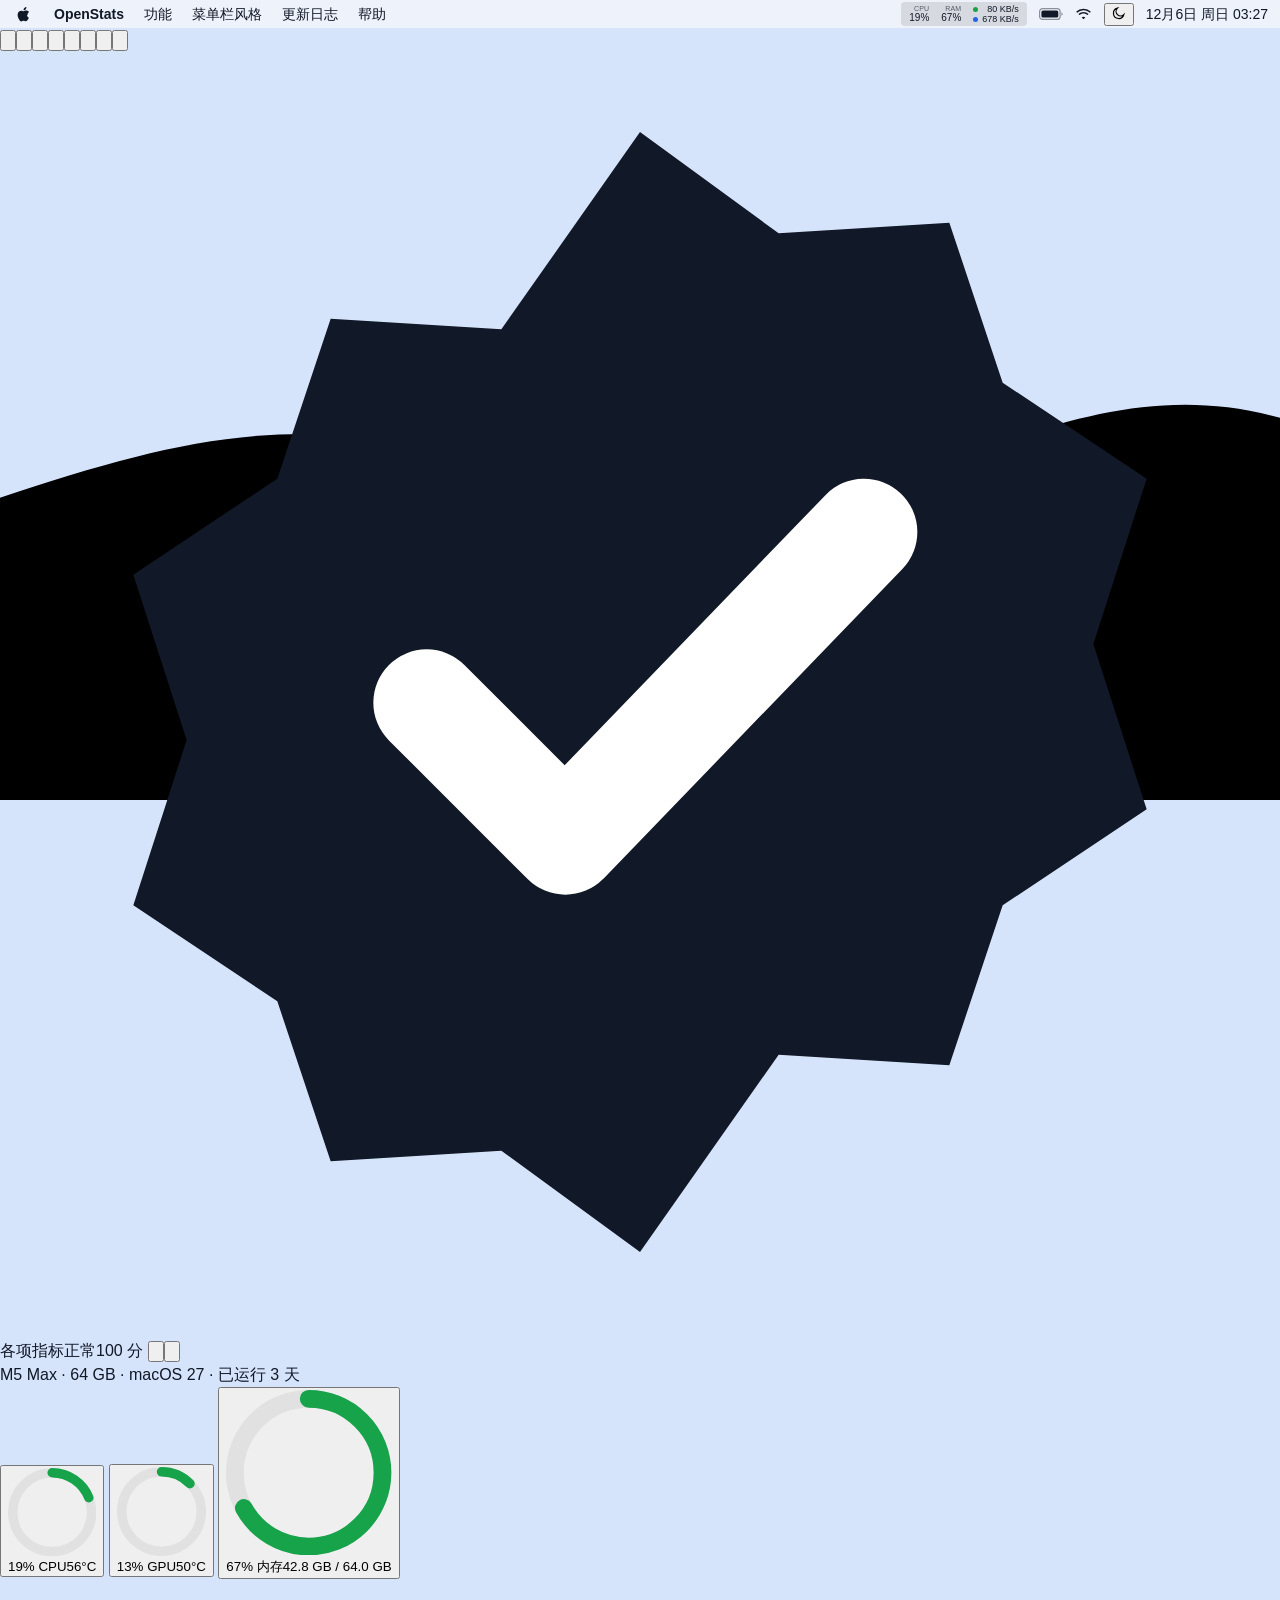
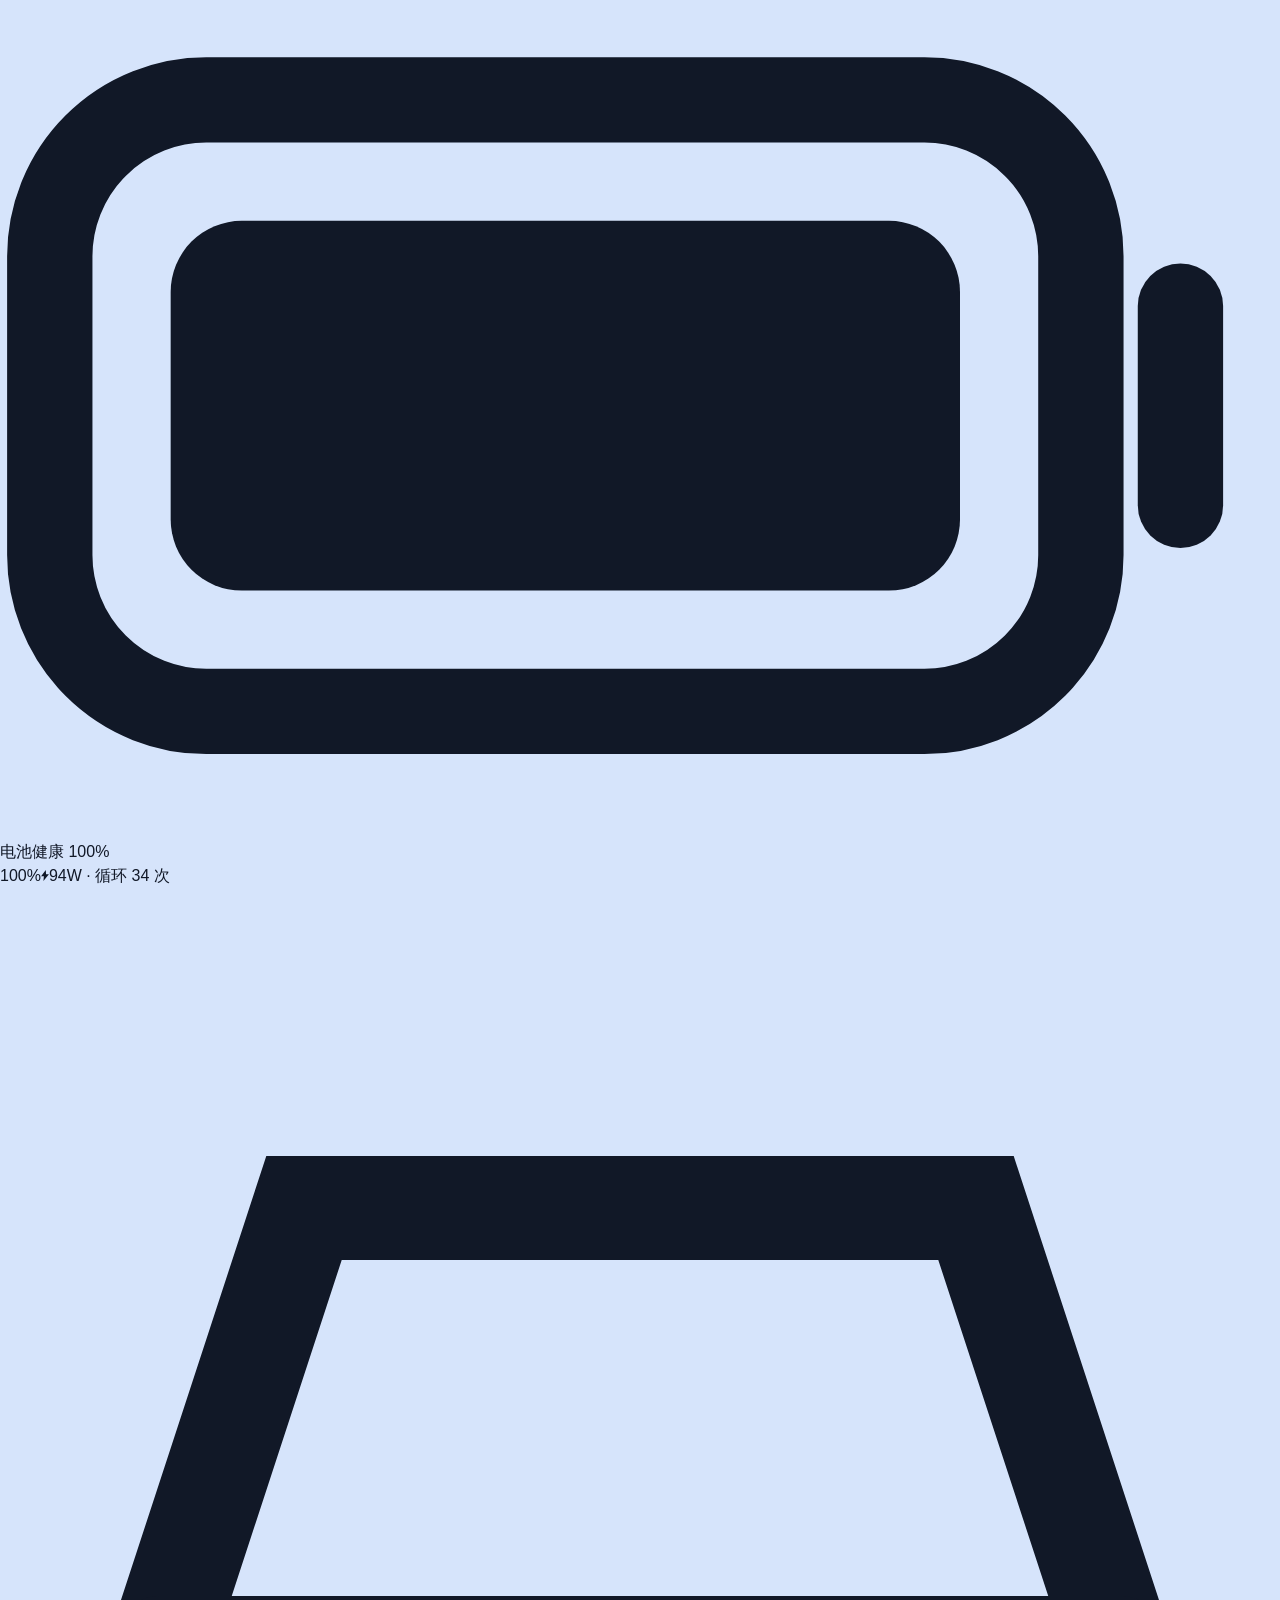
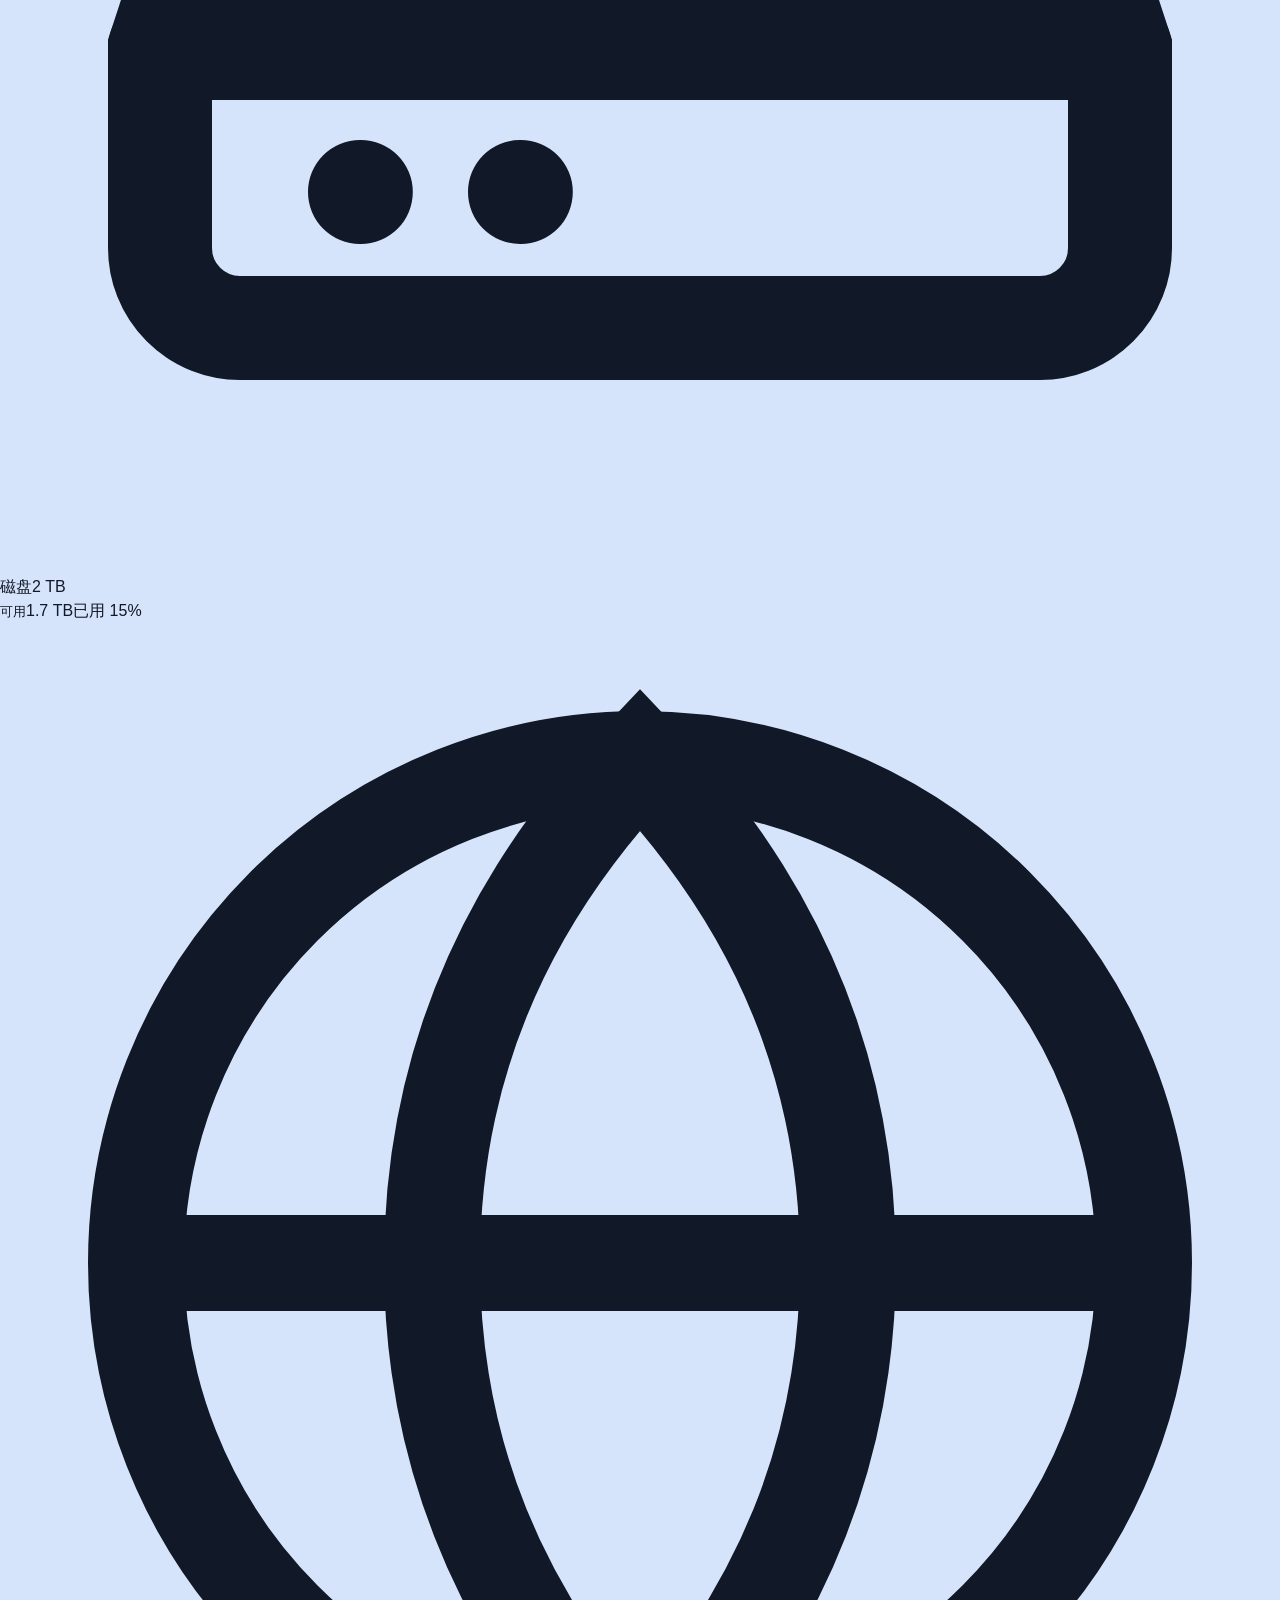
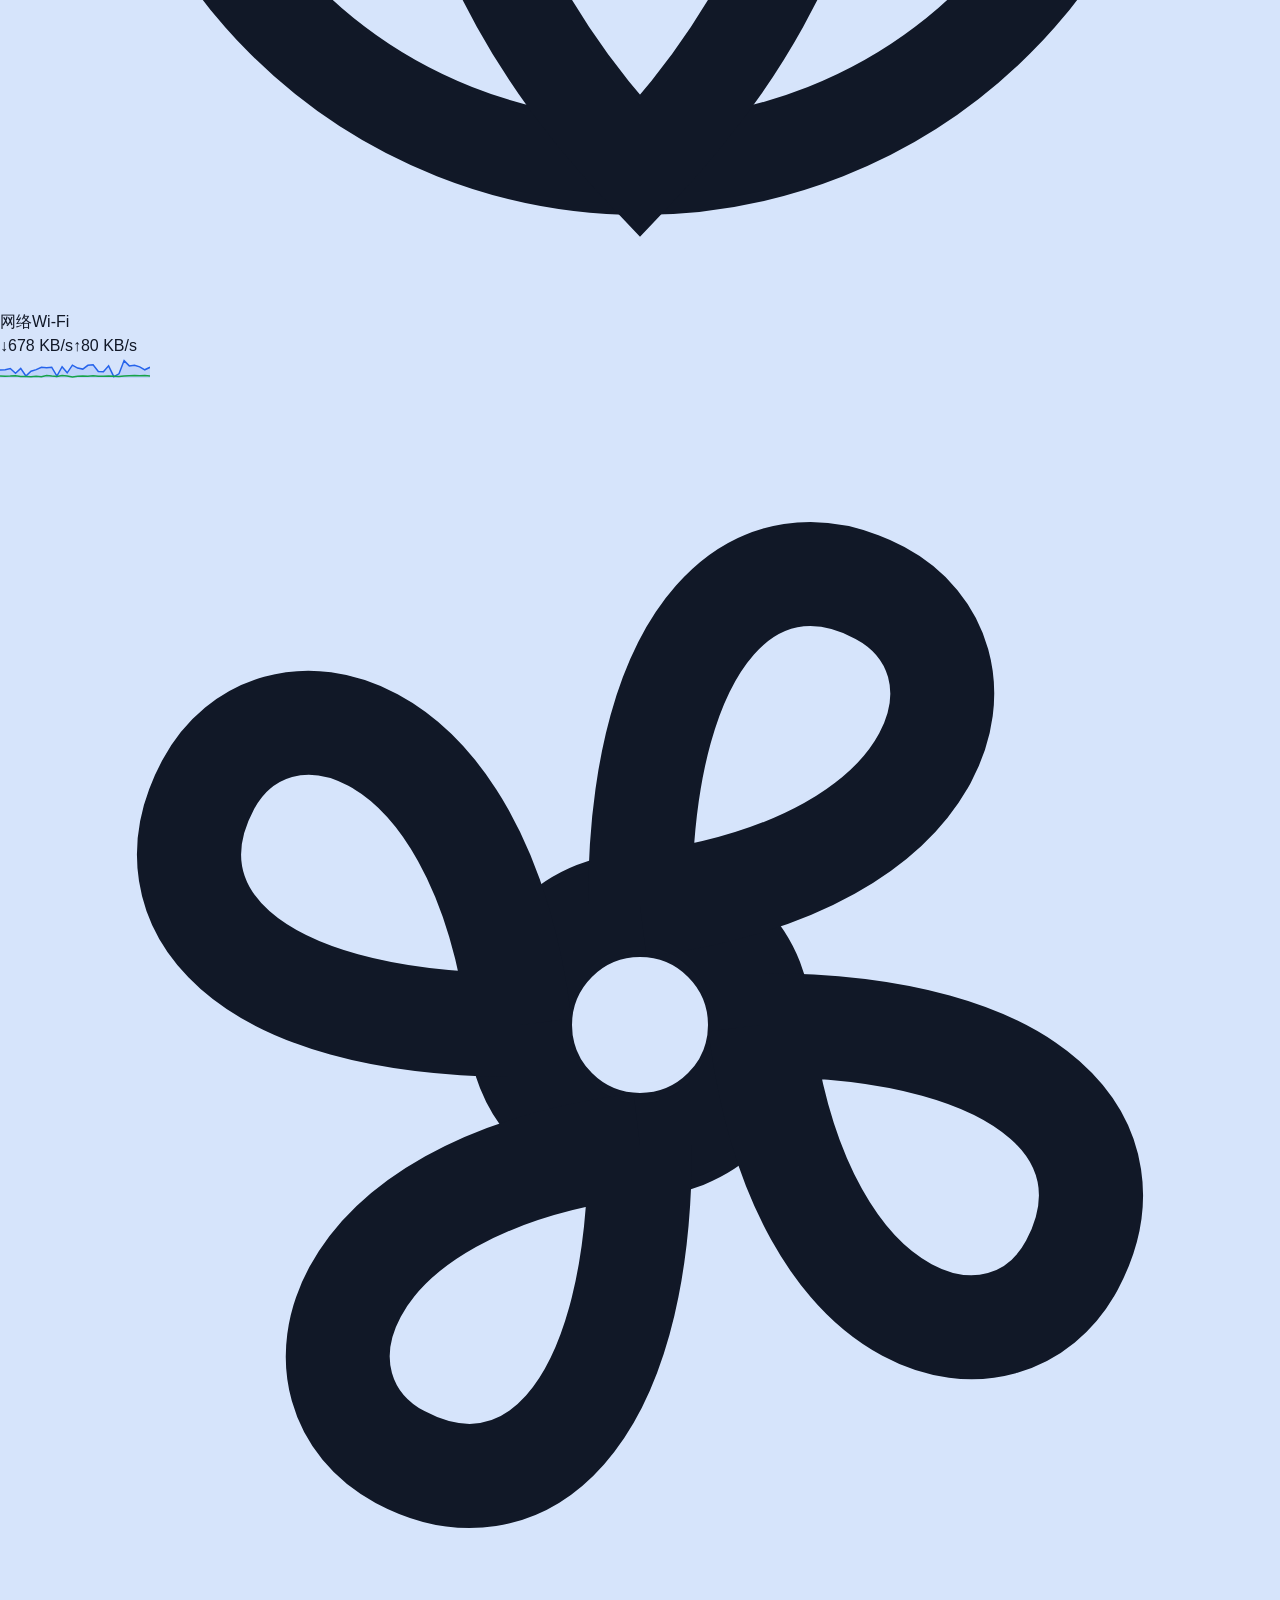
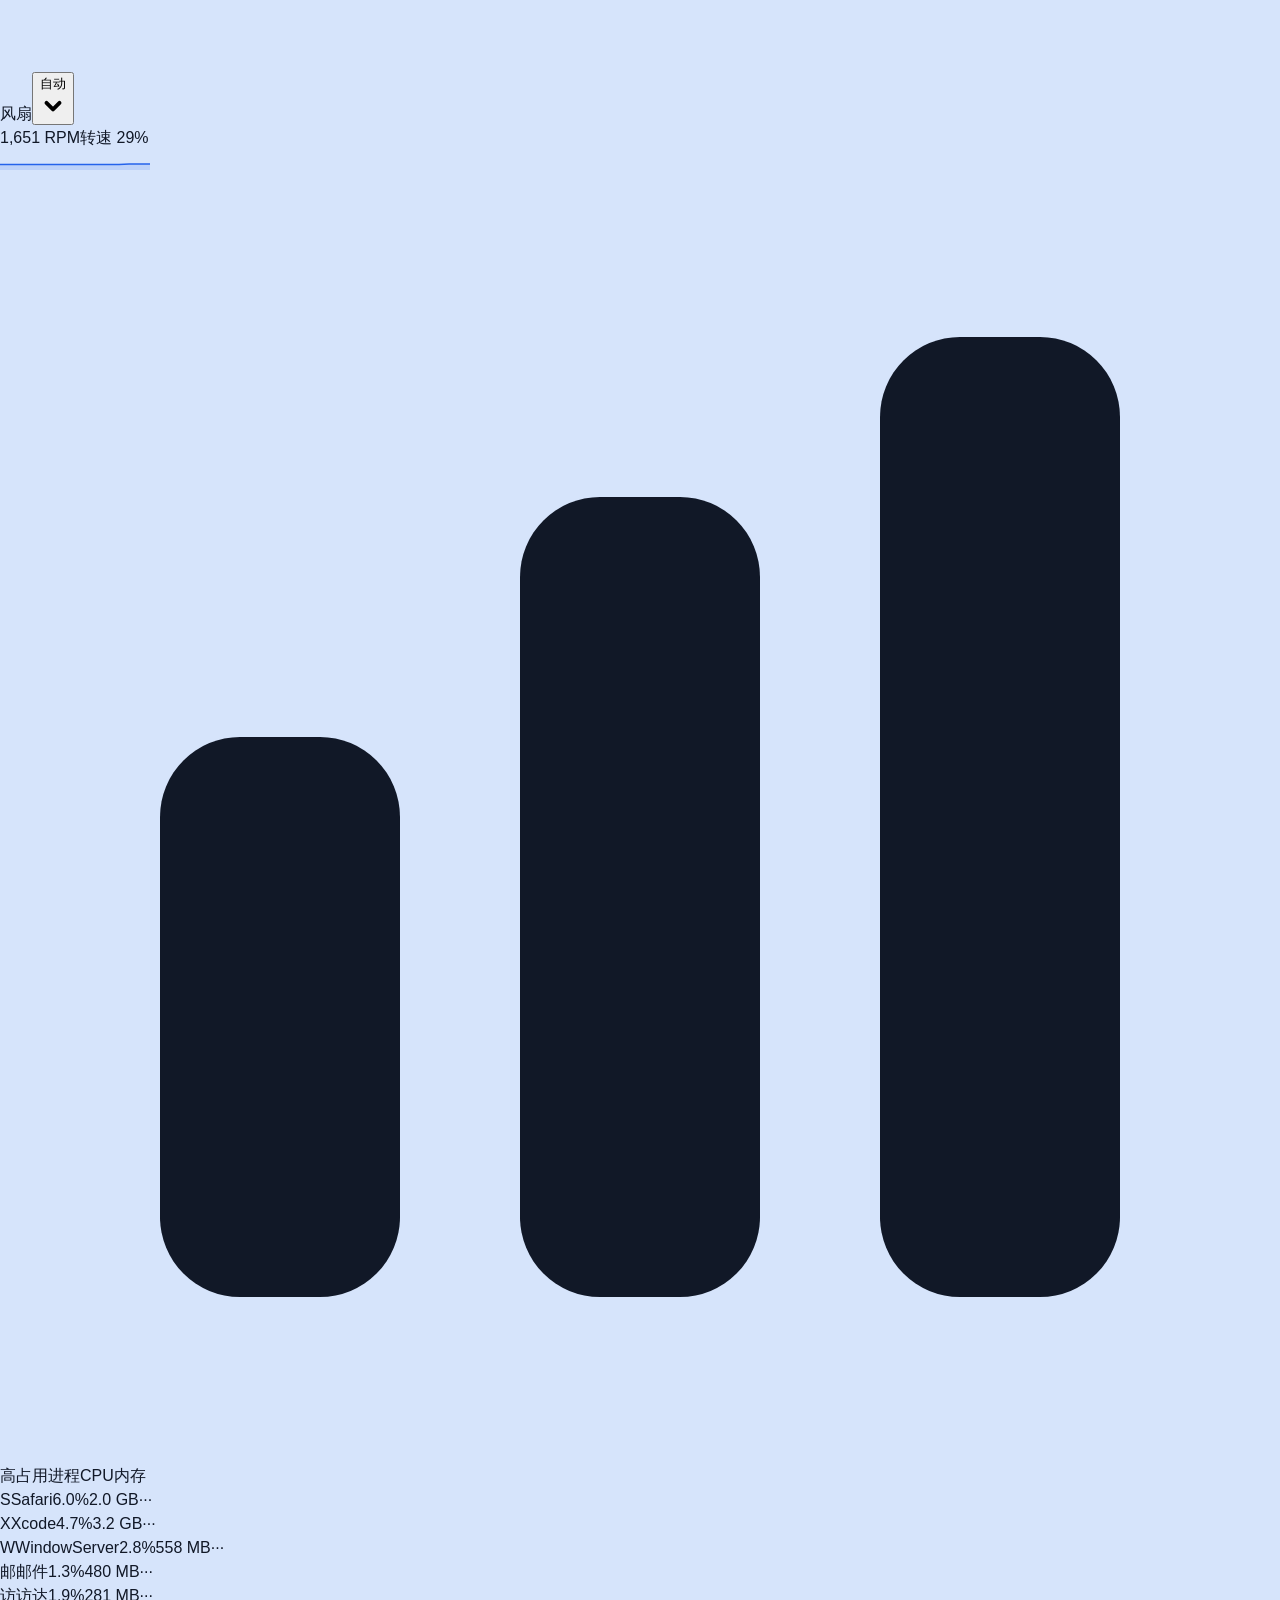
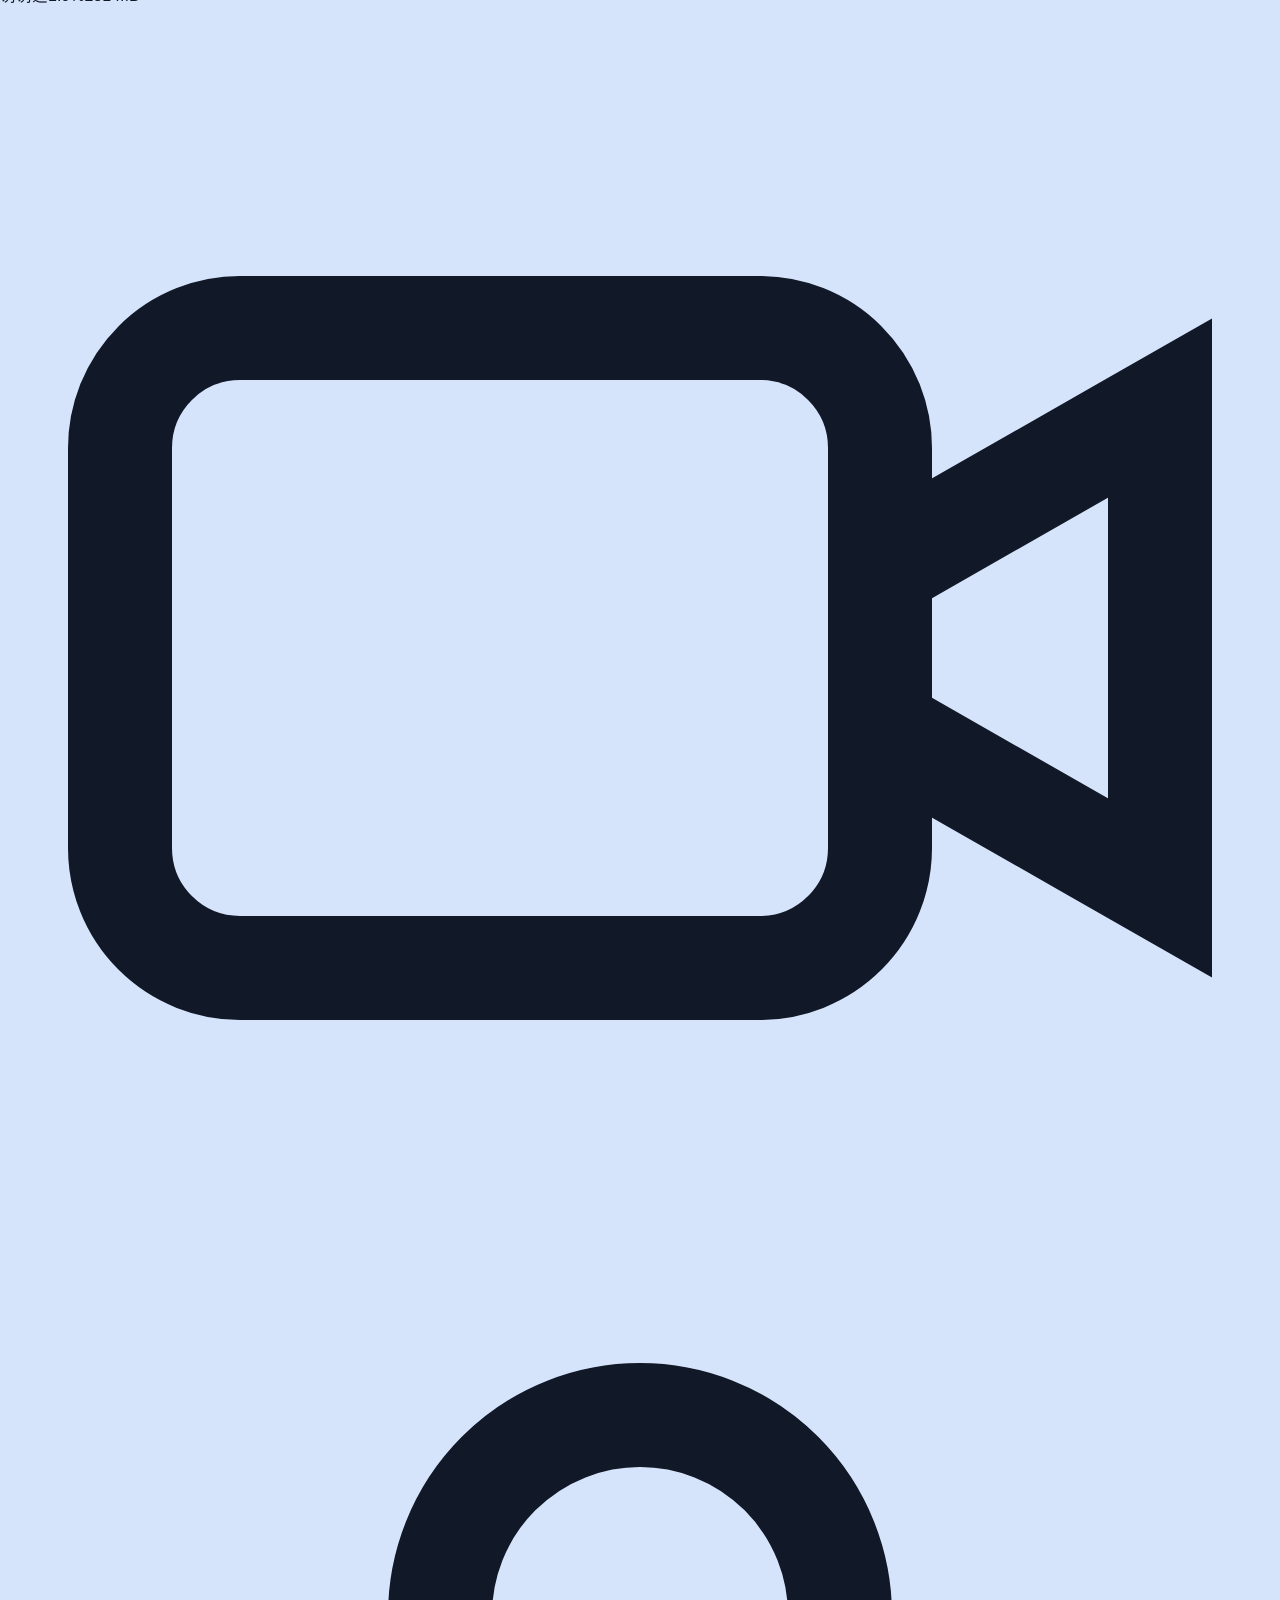
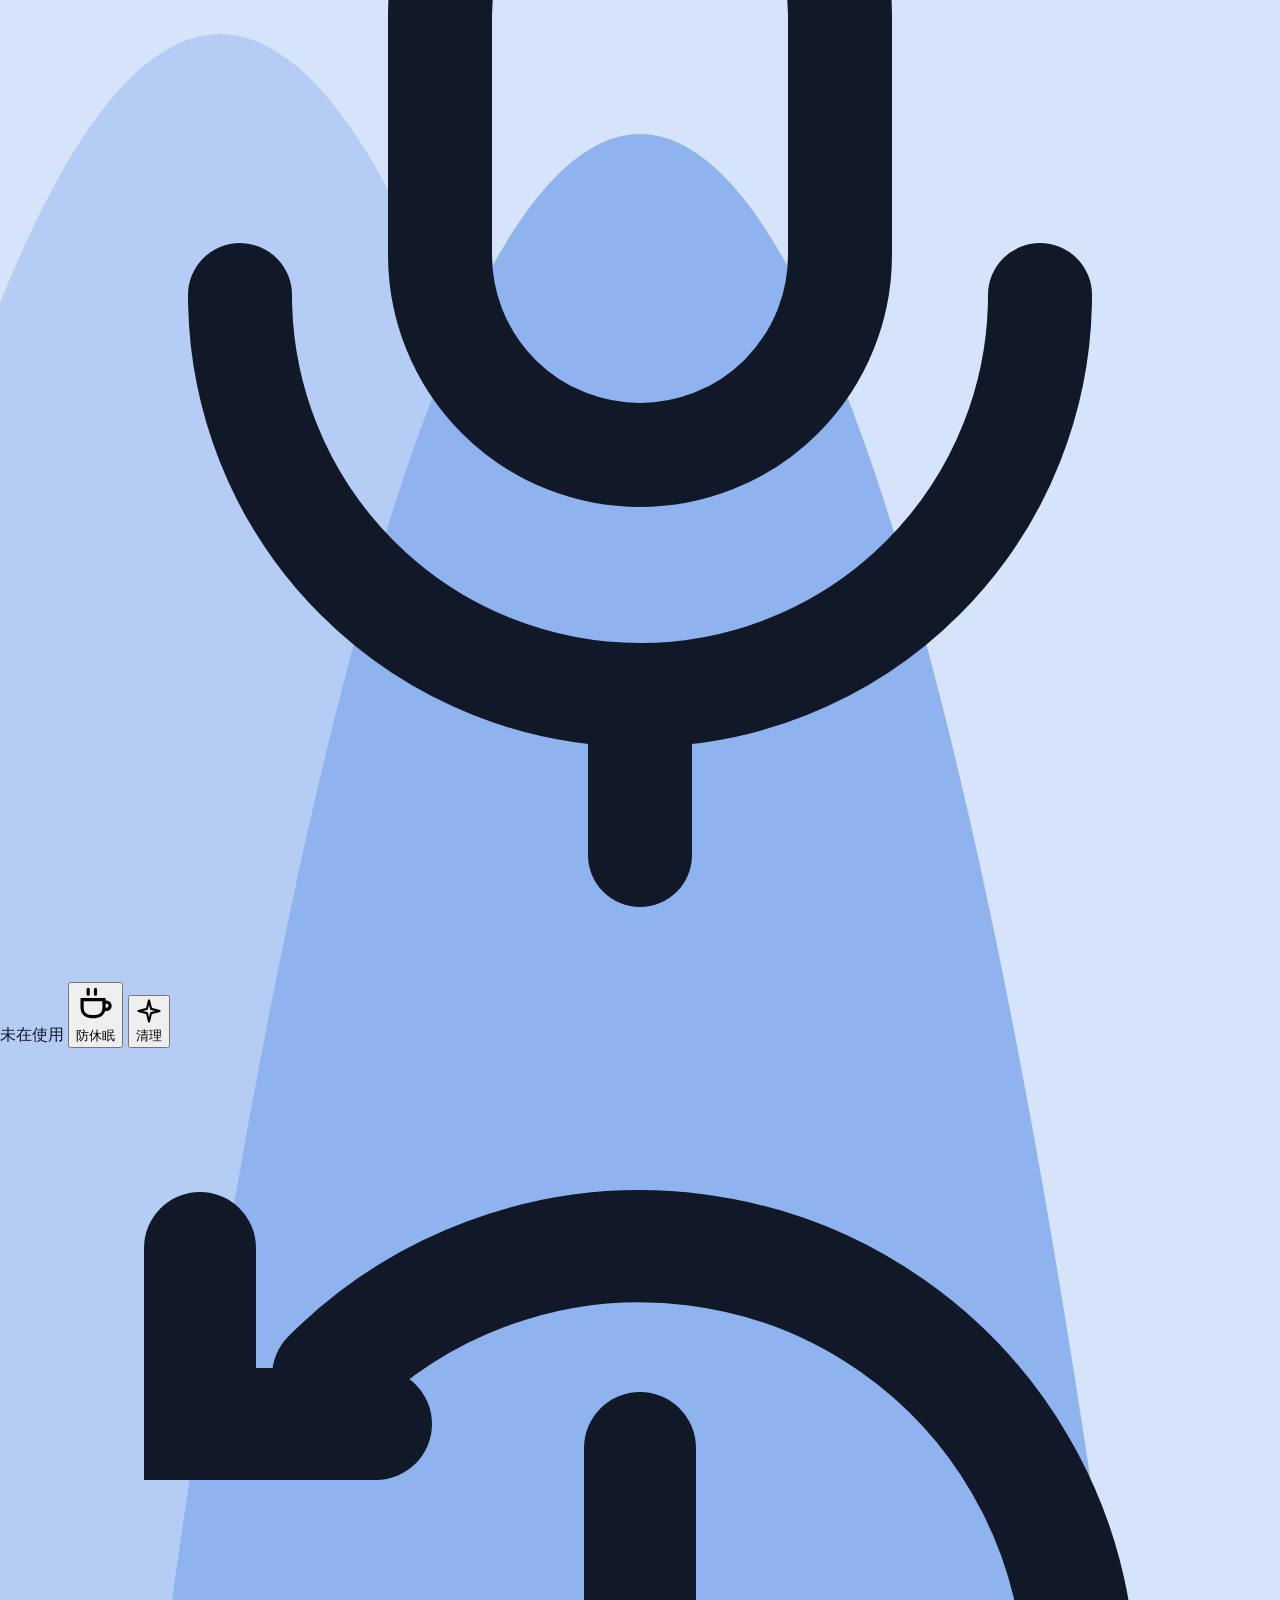
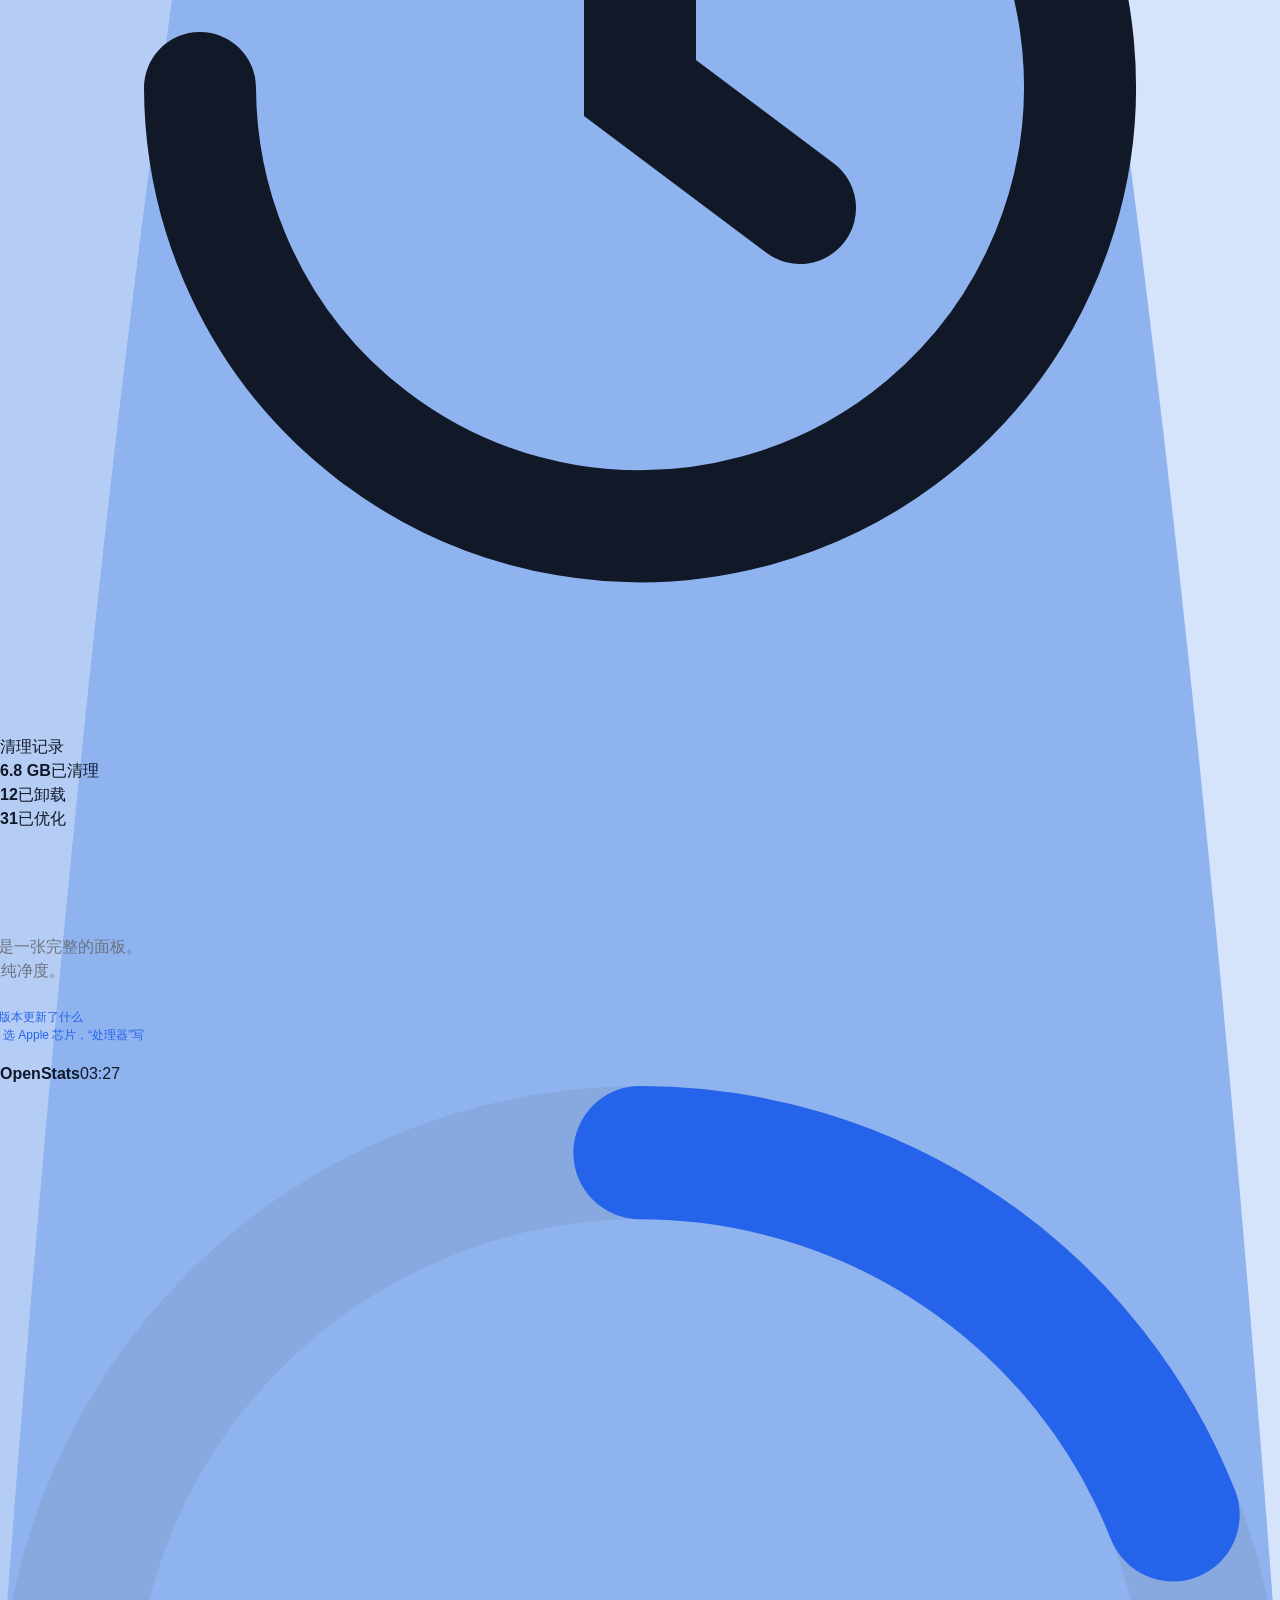
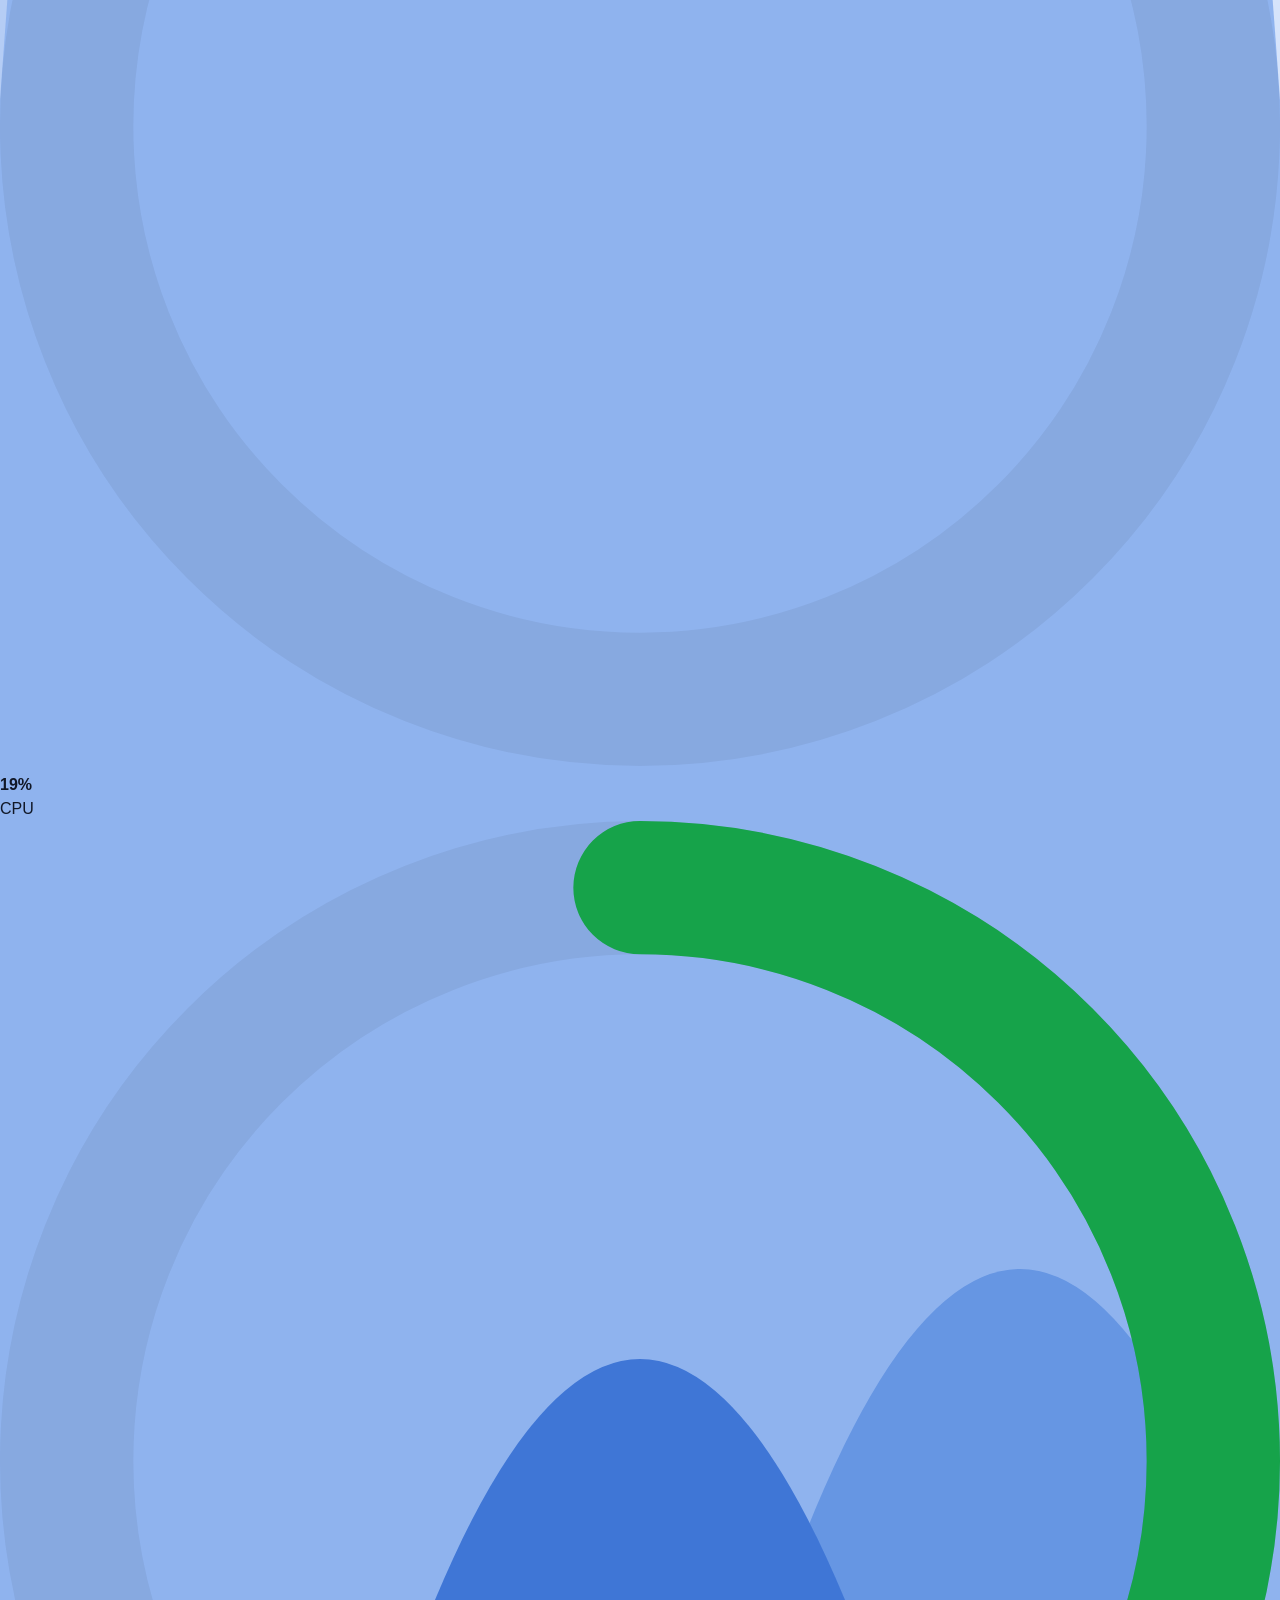
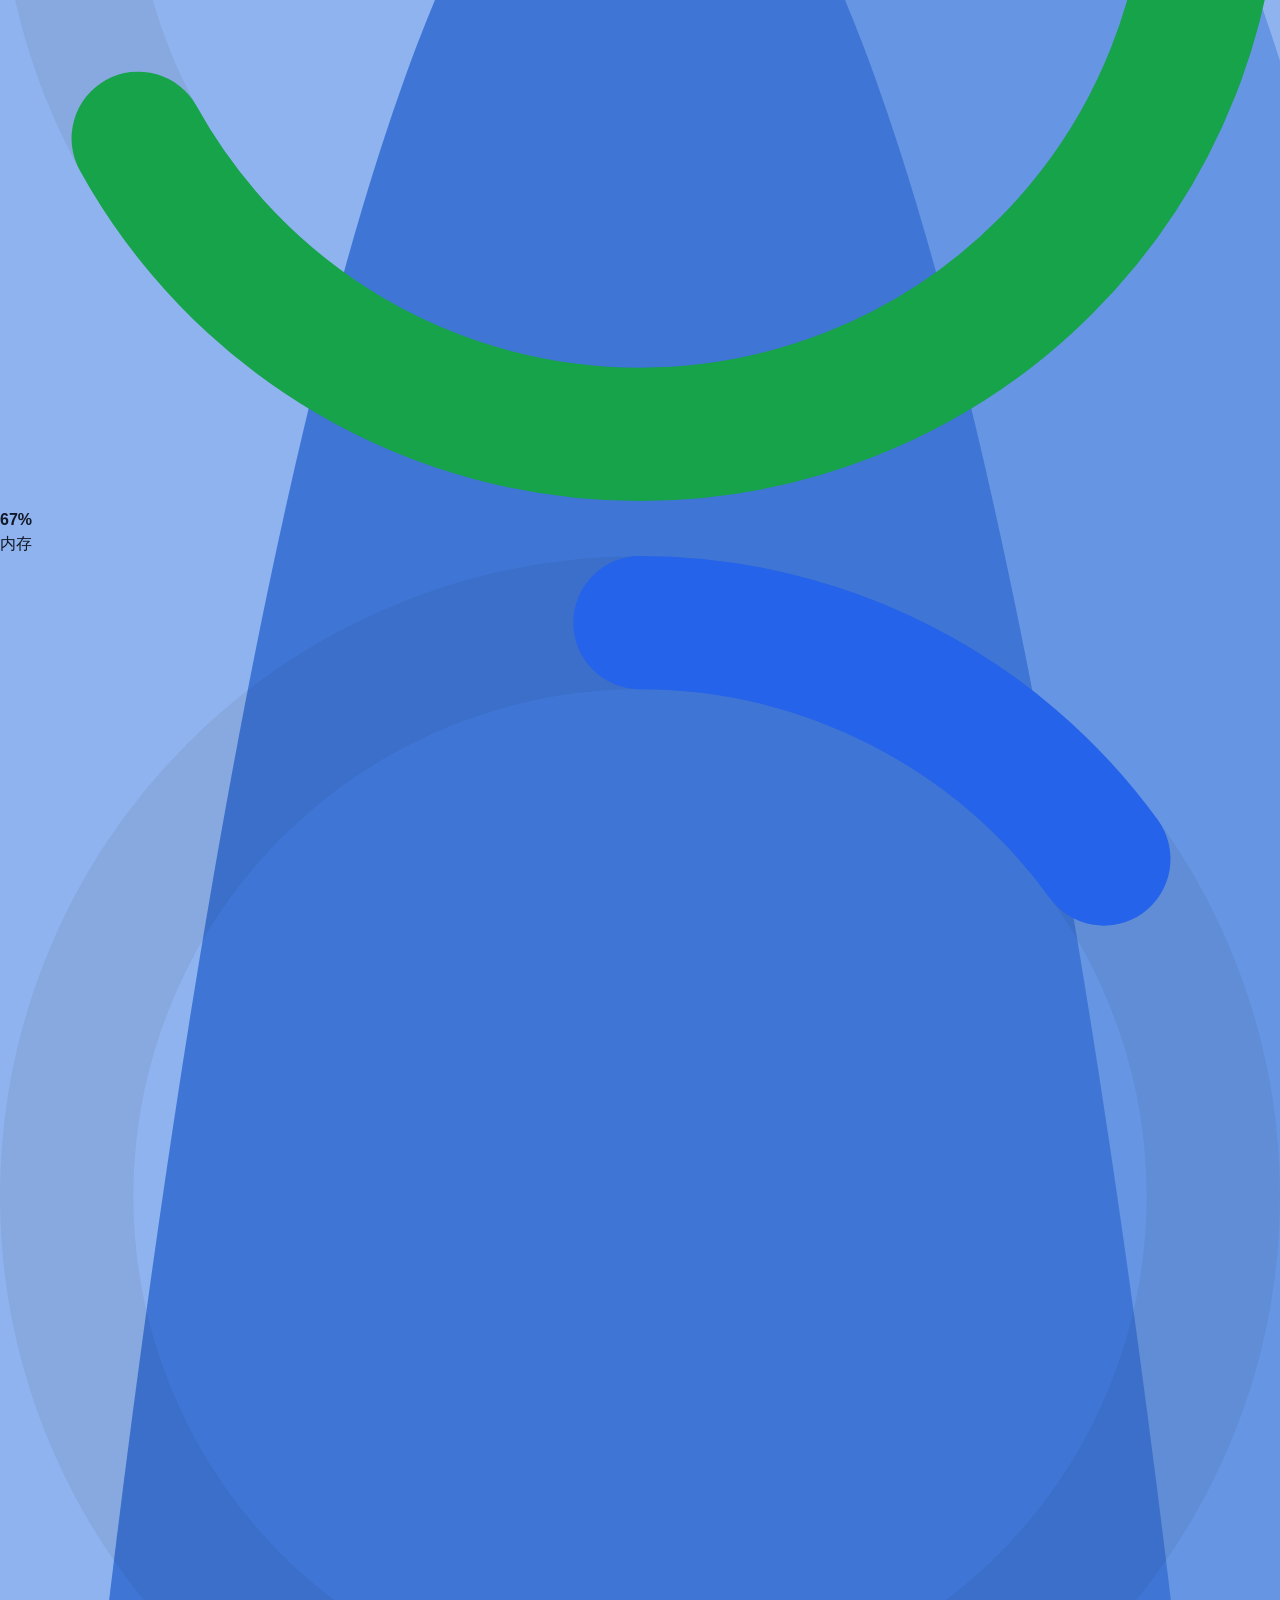
==== commit 0258e920: "Release 0.7.4 (0140)" ====
--- a/web/index.html
+++ b/web/index.html
@@ -60,8 +60,8 @@
         <a role="menuitem" href="#top">关于 OpenStats</a>
         <a role="menuitem" href="#privacy">隐私说明</a>
         <hr>
-        <a role="menuitem" href="download/OpenStats-0.7.3-AppleSilicon.dmg" download>下载 Apple 芯片版</a>
-        <a role="menuitem" href="download/OpenStats-0.7.3-Intel.dmg" download>下载 Intel 版</a>
+        <a role="menuitem" href="download/OpenStats-0.7.0-AppleSilicon.dmg" download>下载 Apple 芯片版</a>
+        <a role="menuitem" href="download/OpenStats-0.7.0-Intel.dmg" download>下载 Intel 版</a>
         <a role="menuitem" href="#install">用 Homebrew 安装</a>
         <hr>
         <a role="menuitem" href="https://github.com/gentpan/OpenStats">查看源码<span class="mb-drop__ext" aria-hidden="true">↗</span></a>
@@ -127,16 +127,16 @@
     <h1 class="hero__title" id="heroTitle">Mac 的状态，<br>抬眼就看见</h1>
     <p class="hero__lead">CPU、GPU、内存、网络与温度常驻菜单栏，点开就是一张完整的面板。还能调风扇、防休眠、一键清理、卸载应用、检测 IP 纯净度。</p>
     <div class="hero__actions">
-      <a class="dl-btn" href="download/OpenStats-0.7.3-AppleSilicon.dmg" download>
+      <a class="dl-btn" href="download/OpenStats-0.7.0-AppleSilicon.dmg" download>
         <svg width="15" height="18" viewBox="0 0 14 17" fill="currentColor" aria-hidden="true"><path d="M11.5 9c0-1.9 1.5-2.8 1.6-2.9-.9-1.3-2.2-1.5-2.7-1.5-1.1-.1-2.2.7-2.8.7-.6 0-1.5-.7-2.4-.6-1.2 0-2.4.7-3 1.8-1.3 2.2-.3 5.4 1 7.2.6.8 1.3 1.8 2.2 1.7.9 0 1.2-.6 2.2-.6 1 0 1.3.6 2.2.5.9 0 1.5-.8 2.1-1.7.7-1 .9-1.9.9-1.9s-1.8-.7-1.8-2.7zM9.7 3.2c.5-.6.8-1.4.7-2.2-.7 0-1.6.5-2.1 1.1-.5.6-.9 1.4-.8 2.2.8.1 1.7-.4 2.2-1.1z"/></svg>
         <span>Apple 芯片</span><small>M1 及更新</small>
       </a>
-      <a class="dl-btn dl-btn--ghost" href="download/OpenStats-0.7.3-Intel.dmg" download>
+      <a class="dl-btn dl-btn--ghost" href="download/OpenStats-0.7.0-Intel.dmg" download>
         <svg width="16" height="16" viewBox="0 0 16 16" fill="none" stroke="currentColor" stroke-width="1.3" aria-hidden="true"><rect x="4" y="4" width="8" height="8" rx="1.5"/><path d="M6 1.5v2.5M10 1.5v2.5M6 12v2.5M10 12v2.5M1.5 6H4M1.5 10H4M12 6h2.5M12 10h2.5"/></svg>
         <span>Intel 芯片</span><small>Intel 机型</small>
       </a>
     </div>
-    <p class="hero__meta">版本 0.7.3 · macOS 14 Sonoma 及以上 · 已签名并经 Apple 公证 · <a href="#changelog">这个版本更新了什么</a></p>
+    <p class="hero__meta">版本 0.7.0 · macOS 14 Sonoma 及以上 · 已签名并经 Apple 公证 · <a href="#changelog">这个版本更新了什么</a></p>
     <p class="hero__hint">不确定是哪种？点左上角苹果菜单 → 关于本机：“芯片”写着 Apple M… 选 Apple 芯片，“处理器”写着 Intel 选 Intel。</p>
   </section>
 
@@ -307,14 +307,14 @@
         <p>Apple 芯片版与 Intel 版都经过 Developer ID 签名和 Apple 公证。</p>
       </div>
       <div class="download reveal">
-        <a class="dl-card" href="download/OpenStats-0.7.3-AppleSilicon.dmg" download>
+        <a class="dl-card" href="download/OpenStats-0.7.0-AppleSilicon.dmg" download>
           <b>Apple 芯片</b><span>M1、M2、M3、M4、M5 系列</span><em>下载 DMG</em>
         </a>
-        <a class="dl-card" href="download/OpenStats-0.7.3-Intel.dmg" download>
+        <a class="dl-card" href="download/OpenStats-0.7.0-Intel.dmg" download>
           <b>Intel 芯片</b><span>2016 年以后的 Intel Mac</span><em>下载 DMG</em>
         </a>
       </div>
-      <p class="hero__meta download__meta">版本 0.7.3 · macOS 14 Sonoma 及以上 · 简体中文与 English 界面 · <a href="#changelog">这个版本更新了什么</a></p>
+      <p class="hero__meta download__meta">版本 0.7.0 · macOS 14 Sonoma 及以上 · 简体中文与 English 界面 · <a href="#changelog">这个版本更新了什么</a></p>
       <div class="brew reveal" id="install">
         <span class="brew__label">Homebrew</span>
         <code class="brew__cmd">brew tap gentpan/tap &amp;&amp; brew trust gentpan/tap &amp;&amp; brew install --cask openstats</code>
@@ -335,6 +335,143 @@
       <!-- 由 Scripts/sync_changelog.py 从 CHANGELOG.md 生成，请勿手改。 -->
       <div class="log">
         <article class="log__day">
+          <div class="log__head"><time datetime="2026-11-20">2026-11-20</time><span class="log__tag">0.7.4</span></div>
+          <p class="log__counts">新增 3</p>
+          <ul class="log__list">
+            <li><span class="log__kind">新增</span>菜单栏的温度与风扇可以合并成一个双行项目：上面温度、下面风扇转速，不带标签，比两项分开更省宽度。在「设置 · 菜单栏 · 其他」里打开“温度与风扇合并显示”，两项都开启时生效；每项独立时风扇不再单独占一个图标，点合并后的图标打开温度详情。</li>
+            <li><span class="log__kind">新增</span>菜单栏温度可以选“最高”或“平均”：最高是最热的 CPU 核心，某个核心瞬时升温就会跳；平均是各核心的平均值，更平稳。默认仍是最高，弹窗、仪表盘与过热提醒不受影响。</li>
+            <li><span class="log__kind">新增</span>「设置 · 通用」新增“排行显示数量”：CPU、内存弹窗的“按应用汇总”与仪表盘的“高占用进程”可以改成 10 条或 15 条；默认仍分别是 6 条和 5 条。</li>
+          </ul>
+        </article>
+        <article class="log__day">
+          <div class="log__head"><time datetime="2026-11-08">2026-11-08</time><span class="log__tag">0.7.4</span></div>
+          <p class="log__counts">新增 4 · 调整 6</p>
+          <ul class="log__list">
+            <li><span class="log__kind">新增</span>外观新增“深色磨砂”：深色配色之上，弹窗与主窗口的底板换成透出桌面的毛玻璃，卡片半透明，强调色是白色，图表与进度条用绿色。</li>
+            <li><span class="log__kind">新增</span>清理新增“系统数据”一栏，只分析不删除：按所属应用列出 Application Support、沙盒容器和共享容器里超过 200 MB 的目录，再列出资源库、家目录隐藏目录和“共享”文件夹里超过 500 MB、没有归类的目录。这些目录里可能有聊天记录、项目和登录状态，删不删由你在访达里决定。</li>
+            <li><span class="log__kind">新增</span>清理新增“过期的临时文件”：用户临时目录里 3 天以上没有改动的条目，正在运行的应用和系统进程的条目不动。</li>
+            <li><span class="log__kind">新增</span>开发者类别新增 Maven 本地仓库（默认不勾选），以及只提示的 Go 模块缓存、Android 模拟器与系统镜像；本地 AI 模型加上 PyTorch Hub 下载的权重。</li>
+            <li><span class="log__kind">调整</span>弹窗顶栏换成 OpenStats 的脉搏线标志加当前项名称；风扇与防休眠从底部的两块快捷开关挪到顶栏右侧的小圆钮：风扇点一下换下一档，防休眠点一下选时长。</li>
+            <li><span class="log__kind">调整</span>网络弹窗顶部改成下载、上传并排两列同样大的数字；累计流量并成一行；流量图上半是下载、下半是上传，两半用同一个比例尺，高低可以直接比较。磁盘读写图同样处理。</li>
+            <li><span class="log__kind">调整</span>公网 IP 前面显示国旗，国旗改成带细边的正方形；IP 纯净度只留“原生 / 广播”和 IP 类型两个徽章，风险评分与风险标记不再列出，细节到 cleanip.io 看完整报告。运营商优先显示 ASN 登记名，与 cleanip.io 网站一致。</li>
+            <li><span class="log__kind">调整</span>释放内存改成顶栏里的一颗图标圆钮，进行中转圈，完成后短暂显示对勾或警告。</li>
+          </ul>
+          <details class="log__rest">
+            <summary>还有 2 项</summary>
+            <ul class="log__list">
+              <li><span class="log__kind">调整</span>辅助工具随应用自动登记，只需在系统“登录项”里批准一次；设置里不再有单独的“辅助工具”页。</li>
+              <li><span class="log__kind">调整</span>侧边栏选中项改成一块滑动的圆角底块，切换页面时新页面淡入；开关、按钮与分段控件改为自绘，三个主题样子一致，不再使用 macOS 26 的液态玻璃。</li>
+            </ul>
+          </details>
+        </article>
+        <article class="log__day">
+          <div class="log__head"><time datetime="2026-11-06">2026-11-06</time><span class="log__tag">0.7.4</span></div>
+          <p class="log__counts">新增 4 · 调整 1</p>
+          <ul class="log__list">
+            <li><span class="log__kind">新增</span>清理新增“大件数据”类别，对应系统设置里“系统数据”的大头，全部默认不勾选，清理时移到废纸篓：<ul class="log__sub"><li>iPhone / iPad 备份：按设备名和上次备份日期分条，一小时内还在写入的备份不动。</li><li>设备系统更新包：访达为 iPhone、iPad 下载的 <code>.ipsw</code> 文件。</li><li>macOS 安装器：应用程序文件夹里的“安装 macOS”应用，名字和包名都要对得上；安装器正在运行时不动，移到废纸篓时需要管理员授权。</li><li>本地 AI 模型：Hugging Face 与 LM Studio 下载的模型按模型分条，LM Studio 在运行时跳过它的模型。</li><li>邮件附件副本：在“邮件”里打开过的附件留下的副本，“邮件”在运行时跳过。</li></ul></li>
+            <li><span class="log__kind">新增</span>清理新增只提示的项目：Ollama 模型、Docker / Colima / OrbStack / Podman 的虚拟磁盘、虚拟机（UTM、Parallels、VMware Fusion、VirtualBox、Tart）、不可用的模拟器、没有模拟器在用的模拟器系统版本。只显示占用，展开后说明该用什么工具或命令删除，不会被勾选或删除。</li>
+            <li><span class="log__kind">新增</span>开发者类别新增 Gradle 缓存、pnpm / bun 包缓存，Python 工具缓存加上 uv，默认不勾选。yarn 的全局缓存不清：Yarn 默认的 PnP 项目直接从那里读包。</li>
+            <li><span class="log__kind">新增</span>清理页每条规则展开后可以逐项取消勾选，只选了一部分时规则的勾选框显示横线；超过 6 项时可以展开全部。</li>
+            <li><span class="log__kind">调整</span>要读取其他应用容器的项目（设备备份、邮件附件、Docker 磁盘、UTM 虚拟机）只在拿到“完全磁盘访问权限”后才扫描，没有权限时显示“需要完全磁盘访问权限”，不会让系统逐个弹出授权框。</li>
+          </ul>
+        </article>
+        <details class="log__older">
+          <summary>更早的更新（28 天）</summary>
+        <article class="log__day">
+          <div class="log__head"><time datetime="2026-11-04">2026-11-04</time><span class="log__tag">0.7.4</span></div>
+          <p class="log__counts">新增 1</p>
+          <ul class="log__list">
+            <li><span class="log__kind">新增</span>设置新增「监控大屏」：开启后向局域网提供只读网页仪表盘（默认端口 8790，可选 8791/8888，一次只监听一个），同一网络里的平板、旧电脑、电视用浏览器打开即可实时查看本机监控——CPU（总占用与各核心）、内存、网络速率、磁盘、负载、电量与当前用户的进程 TOP，配 5 分钟走势，页面自适应横竖屏，断网自动重连。只接受来自本机、局域网和链路本地地址的连接，并校验请求里的主机名，公网和 DNS 重绑定的访问会被拒绝。默认关闭，开关和端口都不随云端设置同步，每台 Mac 需要各自开启。</li>
+          </ul>
+        </article>
+        <article class="log__day">
+          <div class="log__head"><time datetime="2026-11-03">2026-11-03</time><span class="log__tag">0.7.4</span></div>
+          <p class="log__counts">调整 9 · 修复 6</p>
+          <ul class="log__list">
+            <li><span class="log__kind">调整</span>清理、卸载、大文件“移到废纸篓”的删除统一走同一个入口，并在动手前逐项核对：<ul class="log__sub"><li>路径本身：系统目录、顶层目录（应用程序、家目录、资源库、文稿、桌面等）以及钥匙串、SSH 密钥、iCloud 同步目录一律拒绝，大小写别名和指向它们的符号链接也拦得住。</li><li>路径沿途必须是真实目录，不能经过符号链接；只允许在家目录、应用程序文件夹和用户缓存区里删，<code>/Library</code> 等系统位置在这一层就被拒绝。</li><li>还是不是扫描时的那个文件：目录被换成另一个目录、文件换成目录、父目录换了，都会拒绝；偏好设置这类每次保存都会原子替换的文件不受影响。</li><li>相关应用是否在运行：读不到运行状态（系统返回空列表）时按“可能在运行”处理，不删；带团队前缀或 <code>group.</code> 前缀的容器目录也能认出它属于哪个运行中的应用。</li><li>移到废纸篓失败就保留在原处，不会悄悄改成永久删除。</li><li>清理日志现在多记一次运行编号、方式，以及文件在废纸篓里的位置，跳过的项也记下原因。</li></ul></li>
+            <li><span class="log__kind">调整</span>卸载应用时找到的每个残留都带上依据（靠哪个包名、应用组、容器记录或名字认领的），在清单里悬停就能看到。</li>
+            <li><span class="log__kind">调整</span>卸载多找几类位置：服务与工作流、输入法、屏保与预览插件、自动保存、同步偏好、内容指向本应用的启动项、指向本应用的浏览器原生消息清单。</li>
+            <li><span class="log__kind">调整</span>卸载会预览系统级残留：<code>/Library</code> 里的数据、缓存、日志、启动守护进程、特权助手、安装回执和 <code>/Users/Shared</code>。它们需要管理员权限，只提示、不预选、不会被删除。</li>
+            <li><span class="log__kind">调整</span>卸载页新增“复制诊断”：只找到应用本体，或有名字匹配的文件没通过检查时出现，内容是每个目录读到了什么、哪些候选被丢弃以及原因，家目录统一写成 <code>~</code>。</li>
+            <li><span class="log__kind">调整</span>清理新增“Electron 应用”类别（其下“网页内核缓存”一项）：Slack、Discord、VS Code 等 Electron / Chromium 应用的缓存（代码缓存、GPU 缓存、Service Worker 缓存等）按应用分条列出，展开可看到“应用 › 缓存名”。目录里没有 Chromium 特征缓存的应用不会动，登录态、Cookie、IndexedDB 等数据不碰。</li>
+            <li><span class="log__kind">调整</span>浏览器缓存增加 Opera、Vivaldi、Chromium。</li>
+            <li><span class="log__kind">调整</span>清理新增开发工具缓存，全部默认不勾选：Xcode 编译缓存与旧设备支持文件（保留最新两个版本）、npm 之外的前端工具链缓存（Vite、Webpack、ESLint、Prettier 等）、Python 工具缓存、Cargo 下载缓存、Swift 包缓存。Xcode 或模拟器在运行时对应项自动跳过。</li>
+          </ul>
+          <details class="log__rest">
+            <summary>还有 7 项</summary>
+            <ul class="log__list">
+              <li><span class="log__kind">调整</span>“应用是否在运行”的判断多一道按名字的核对：缓存目录用应用名命名时（例如 <code>Slack</code>），即使没有包名也能认出它属于哪个运行中的应用。</li>
+              <li><span class="log__kind">修复</span>“最近修改过的视为正在使用”和大文件“扫描之后被改过”的判断读到的是缓存的旧修改时间（同一个 URL 对象取过一次就会缓存），扫描之后再改的文件检测不到。现在直接读目录项。</li>
+              <li><span class="log__kind">修复</span>大文件“移到废纸篓”：身份是在点击那一刻才采集的，等于拿自己跟自己比。现在在扫描结束时采集，移动前对不上、或根本没有扫描时的身份都拒绝。</li>
+              <li><span class="log__kind">修复</span>卸载 Chrome 时，Chrome Canary 这类“包名是本应用包名延伸”的另一个已安装应用的数据，会被当成 Chrome 自己的并默认勾选。现在不再认领，诊断里写明原因；其他按包名派生的组件（辅助程序等）照常认领。</li>
+              <li><span class="log__kind">修复</span>诊断报告里文件名带换行可以伪造出新的一行，启动项与原生消息清单的证据里也会露出家目录路径。现在控制字符会转义，家目录统一写成 <code>~</code>。</li>
+              <li><span class="log__kind">修复</span>卸载应用时，目录系统不让读取（权限、完全磁盘访问等）会被当成“不存在”而悄悄跳过，页面上只剩应用本体、没有任何提示。现在这类目录会出现在“无法读取”的提示里并写进诊断。</li>
+              <li><span class="log__kind">修复</span>共享的应用组容器与应用脚本目录只靠名字匹配时区分大小写：包名是 <code>…-mac</code>、组目录是 <code>group.…-Mac</code> 就漏掉了。现在不区分大小写，Application Scripts 里的同类目录也会找到。</li>
+            </ul>
+          </details>
+        </article>
+        <article class="log__day">
+          <div class="log__head"><time datetime="2026-10-30">2026-10-30</time><span class="log__tag">0.7.4</span></div>
+          <p class="log__counts">修复 10 · 调整 6</p>
+          <ul class="log__list">
+            <li><span class="log__kind">修复</span>探测目标选“路由器”时，路由器亮红灯（上联断了、家里没网）格子仍一直是绿色。原来只看路由器有没有回应，而这时本机到路由器那一跳其实还是通的。现在路由器有回应后会再确认外网（同时 ping 阿里云 223.5.5.5 和 Cloudflare 1.1.1.1，有一个回应就算通）：外网不通显示橙格，顶部的延迟读数显示“外网不通”。选其他探测目标不受影响。</li>
+            <li><span class="log__kind">修复</span>探测目标选“路由器”时，拔掉网线或 Wi-Fi 断开后读不到路由器地址，探测会直接跳过、不记录结果，格子里一直留着断网前的绿格。现在这种情况记为不通（红格）。后台低频探测时也会每次重新读取路由器地址，换了网络不再继续 ping 旧地址。</li>
+            <li><span class="log__kind">修复</span>开着“合盖后继续运行”时，辅助工具重启（重新安装辅助工具、版本校验后重启、被系统拉起）后，合盖运行会悄悄失效：界面仍显示“合盖运行”，实际一合盖 Mac 就睡。原因是新的辅助工具进程启动时会先把睡眠设置恢复成系统默认，而应用以为设置还在生效，重连后没有重新下发。现在重连后一定会重新下发；下发失败时界面如实显示已关闭并给出错误。</li>
+            <li><span class="log__kind">修复</span>合盖运行的电量保护合上盖子后不起作用。合盖后屏幕睡眠，指标采样随之暂停，而电量保护只挂在采样上，于是使用电池、电量低于下限时也不会自动关闭合盖运行，Mac 会在包里一直跑到没电。现在合盖运行期间每分钟自己看一次电量（只读电量与供电来源，开销很小）。关闭失败时不再提示“已关闭”，下次检查会再试。</li>
+            <li><span class="log__kind">修复</span>防休眠页上的“合盖后继续运行”开关，在防休眠关着时只记下选择：开关亮着，实际合盖照样睡。现在和弹窗里一致，打开时一并开启防休眠。</li>
+            <li><span class="log__kind">修复</span>弹窗底部的防休眠快捷开关，在合盖运行开着时会在状态里写出“合盖运行”，不用展开菜单才知道。</li>
+            <li><span class="log__kind">修复</span>进程页的 CPU 数值和仪表盘、CPU 页差核数倍。进程页固定按“单核满载为 100%”显示，另外两处默认按“整机”（全部核心跑满为 100%）显示，同一个进程在两页看起来差十几倍。现在三处共用同一个口径设置，默认整机，进程页工具栏也加了“整机/单核”切换；切到单核就是原来的写法（活动监视器的算法）。</li>
+            <li><span class="log__kind">修复</span>点“电池健康度下降”“蓝牙设备电量低”的通知，会打开本机信息页，而那一页不显示电池和蓝牙设备。现在打开电池页。</li>
+          </ul>
+          <details class="log__rest">
+            <summary>还有 8 项</summary>
+            <ul class="log__list">
+              <li><span class="log__kind">修复</span>窗口较窄时，磁盘页“文件系统检查”“本地快照”卡片标题右侧的文字被截断成“上次检…”“读”。现在标题右侧只留按钮，上次检查时间和快照个数挪进卡片里。</li>
+              <li><span class="log__kind">修复</span>账号与同步页的“同步的内容”漏了几项实际会同步的设置（温度单位、程序坞图标、高负载着色、CPU 整机/单核、记录历史数据、自动检查更新等），还写着历史记录留在本机，却没提“记录历史数据”这个开关会同步。现在按实际同步的字段重写，并加了测试：同步文档里新增字段却没登记，测试会失败。</li>
+              <li><span class="log__kind">调整</span>“菜单栏”页的“蓝牙设备电量低时提示”改名为“在菜单栏显示低电量的蓝牙设备”，并写明系统通知在“通知”里单独设置；“通知”页那一项也写明菜单栏上的提示在“菜单栏”里设置。两处的阈值（20% 与 15%）不变。</li>
+              <li><span class="log__kind">调整</span>同一个量统一叫“健康度”：电池页顶部、仪表盘电池卡、菜单栏合并面板里原来写“健康”的地方改为“健康度”。辅助工具页里的“合盖不睡眠”改为“合盖后继续运行”，与防休眠页的开关同名。</li>
+              <li><span class="log__kind">调整</span>去掉同一页里重复出现的内容：<ul class="log__sub"><li>本机信息页头部的“芯片”“内存”两个标签（下面的“处理器”“内存与图形”里就有）、“系统版号”行（头部已经写了系统版本和版号）、“启动于”行（改成“已运行”标签的悬停提示）。</li><li>内存页没用交换时，“压缩与交换”里不再重复写“交换区 未使用”（顶部已经写了）；用了交换时仍显示已用 / 总量。“内存水位”卡标题右侧的总容量也去掉了（顶部已写“共 64 GB”）。</li><li>温度与风扇页“功耗”卡标题右侧的“整机 X W”（卡里第一行就是它）。</li><li>菜单栏设置里，温度和风扇两项共用同一组弹窗区块，原来两项都开着时同样的开关出现两遍、改一边另一边跟着变。现在只在“CPU 温度”下显示，风扇下写明与它共用。</li></ul></li>
+              <li><span class="log__kind">调整</span>网络页的累计流量（开机后 / 重置后的下载与上传）和重置按钮，从“接口”卡挪到“流量历史”卡里；“接口”卡只剩网卡信息，卡里第一行原来也叫“接口”，改叫“网卡”。</li>
+              <li><span class="log__kind">调整</span>仪表盘的“核心负载”改名“各核心占用”，与 CPU 页同名。</li>
+              <li><span class="log__kind">调整</span>关于页去掉“致谢”一栏（对 exelban/stats 的说明已经写在官网和 GitHub 上）。</li>
+            </ul>
+          </details>
+        </article>
+        <article class="log__day">
+          <div class="log__head"><time datetime="2026-10-27">2026-10-27</time><span class="log__tag">0.7.4</span></div>
+          <p class="log__counts">修复 1</p>
+          <ul class="log__list">
+            <li><span class="log__kind">修复</span>电池健康度和“系统设置 › 电池”里的最大容量对不上，例如系统显示 100%，OpenStats 显示 98%。原来是用标称满充容量除以设计容量算的，现在健康度直接读系统给出的最大容量（每小时读一次）；原来的算法保留为“推算健康度”，在电池弹窗的“电池健康”里另起一行显示。读不到系统的值时，健康度仍用推算值。</li>
+          </ul>
+        </article>
+        <article class="log__day">
+          <div class="log__head"><time datetime="2026-10-25">2026-10-25</time><span class="log__tag">0.7.4</span></div>
+          <p class="log__counts">修复 3 · 调整 5 · 样式 1</p>
+          <ul class="log__list">
+            <li><span class="log__kind">修复</span>CPU、内存、网络、GPU 等弹窗和主窗口里带实时图表的页面，打开期间多占约 190 MB 内存（活动监视器里 OpenStats 约 300 MB）。图表改用另一种画法后，这些页面约 90–100 MB，画面与原来一致。</li>
+            <li><span class="log__kind">修复</span>主窗口、出口与分流、网络测速、软件更新这几个窗口关掉后，界面仍在后台随每次采样刷新，页面里的定时任务也不停。现在关窗就释放，下次打开再重建。</li>
+            <li><span class="log__kind">修复</span>主窗口被其他窗口完全挡住、切到别的桌面、⌘H 隐藏或锁屏时，仍按“正在看”的频率采样（例如进程页每 2 秒列一次全系统进程，网络页每秒探测一次）。现在这些情况都按没在看处理，重新露出来时恢复；出口与分流、网络测速窗口被挡住时也暂停轮询，正在跑的测速不受影响。</li>
+            <li><span class="log__kind">调整</span>降低空闲时的耗电：<ul class="log__sub"><li>菜单栏图标画出来和上次一样时不再重新设置，省掉多数重绘。</li><li>只有菜单栏显示风扇时只读转速。</li><li>GPU 功耗只订阅需要的那一个计数器，电池页不再读 GPU 功耗与频率。</li><li>磁盘可清除空间 5 分钟统计一次（磁盘页打开时每次都统计）。</li></ul></li>
+            <li><span class="log__kind">调整</span>网络后台低频探测从每 10 秒一次改为每分钟一次；断网提醒不依赖它，不受影响。</li>
+            <li><span class="log__kind">调整</span>账号同步改为每小时检查一次云端，启动、唤醒与打开账号页时照常立即检查。</li>
+            <li><span class="log__kind">调整</span>用不着辅助工具时（风扇为自动、没有开合盖运行）不再一直连着，辅助工具会在空闲 30 秒后自行退出。辅助工具断开时只恢复它自己改过的风扇设置，不再把其他风扇软件设的手动转速改回自动。更新后第一次启动时，旧的辅助工具会自动换成新版本。</li>
+            <li><span class="log__kind">调整</span>桌面小组件的 CPU 占用改为与上次刷新之间的平均值，不再每次停半秒采样；刷新间隔改为每 15 分钟。</li>
+          </ul>
+          <details class="log__rest">
+            <summary>还有 1 项</summary>
+            <ul class="log__list">
+              <li><span class="log__kind">样式</span>主窗口侧边栏滚动时不再显示滚动条。</li>
+            </ul>
+          </details>
+        </article>
+        <article class="log__day">
+          <div class="log__head"><time datetime="2026-10-24">2026-10-24</time><span class="log__tag">0.7.4</span></div>
+          <p class="log__counts">修复 1</p>
+          <ul class="log__list">
+            <li><span class="log__kind">修复</span>用了分流代理、Cloudflare 与 cleanip.io 从不同出口出去时，网络详情的归属地会把两边拼在一起，比如 IP 与城市是本地直连的塔什干，国家却是代理节点的美国。现在国家与省、城市、ASN 一样取 cleanip.io 的结果，cleanip.io 没给国家时才用 Cloudflare 的；之前存下的拼错的结果不再沿用。</li>
+          </ul>
+        </article>
+        <article class="log__day">
           <div class="log__head"><time datetime="2026-10-21">2026-10-21</time><span class="log__tag">0.7.3</span></div>
           <p class="log__counts">调整 1 · 样式 1 · 修复 1</p>
           <ul class="log__list">
@@ -360,8 +497,6 @@
             <li><span class="log__kind">调整</span>去掉各页面重复的内容：仪表盘的“快捷开关”卡片（防休眠、风扇调速已在侧边栏，合盖运行移到侧边栏防休眠的右键菜单）；本机信息的电池、蓝牙设备与存储卡（分别看电池页与磁盘页，充电上限提示移到电池健康里）；清理页的“系统维护”卡（释放内存在内存页顶栏，刷新 DNS 缓存在网络页的 DNS 区块）；电池详情的功耗区块（看温度与风扇页）。</li>
           </ul>
         </article>
-        <details class="log__older">
-          <summary>更早的更新（19 天）</summary>
         <article class="log__day">
           <div class="log__head"><time datetime="2026-10-19">2026-10-19</time><span class="log__tag">0.7.1</span></div>
           <p class="log__counts">调整 1 · 修复 1</p>
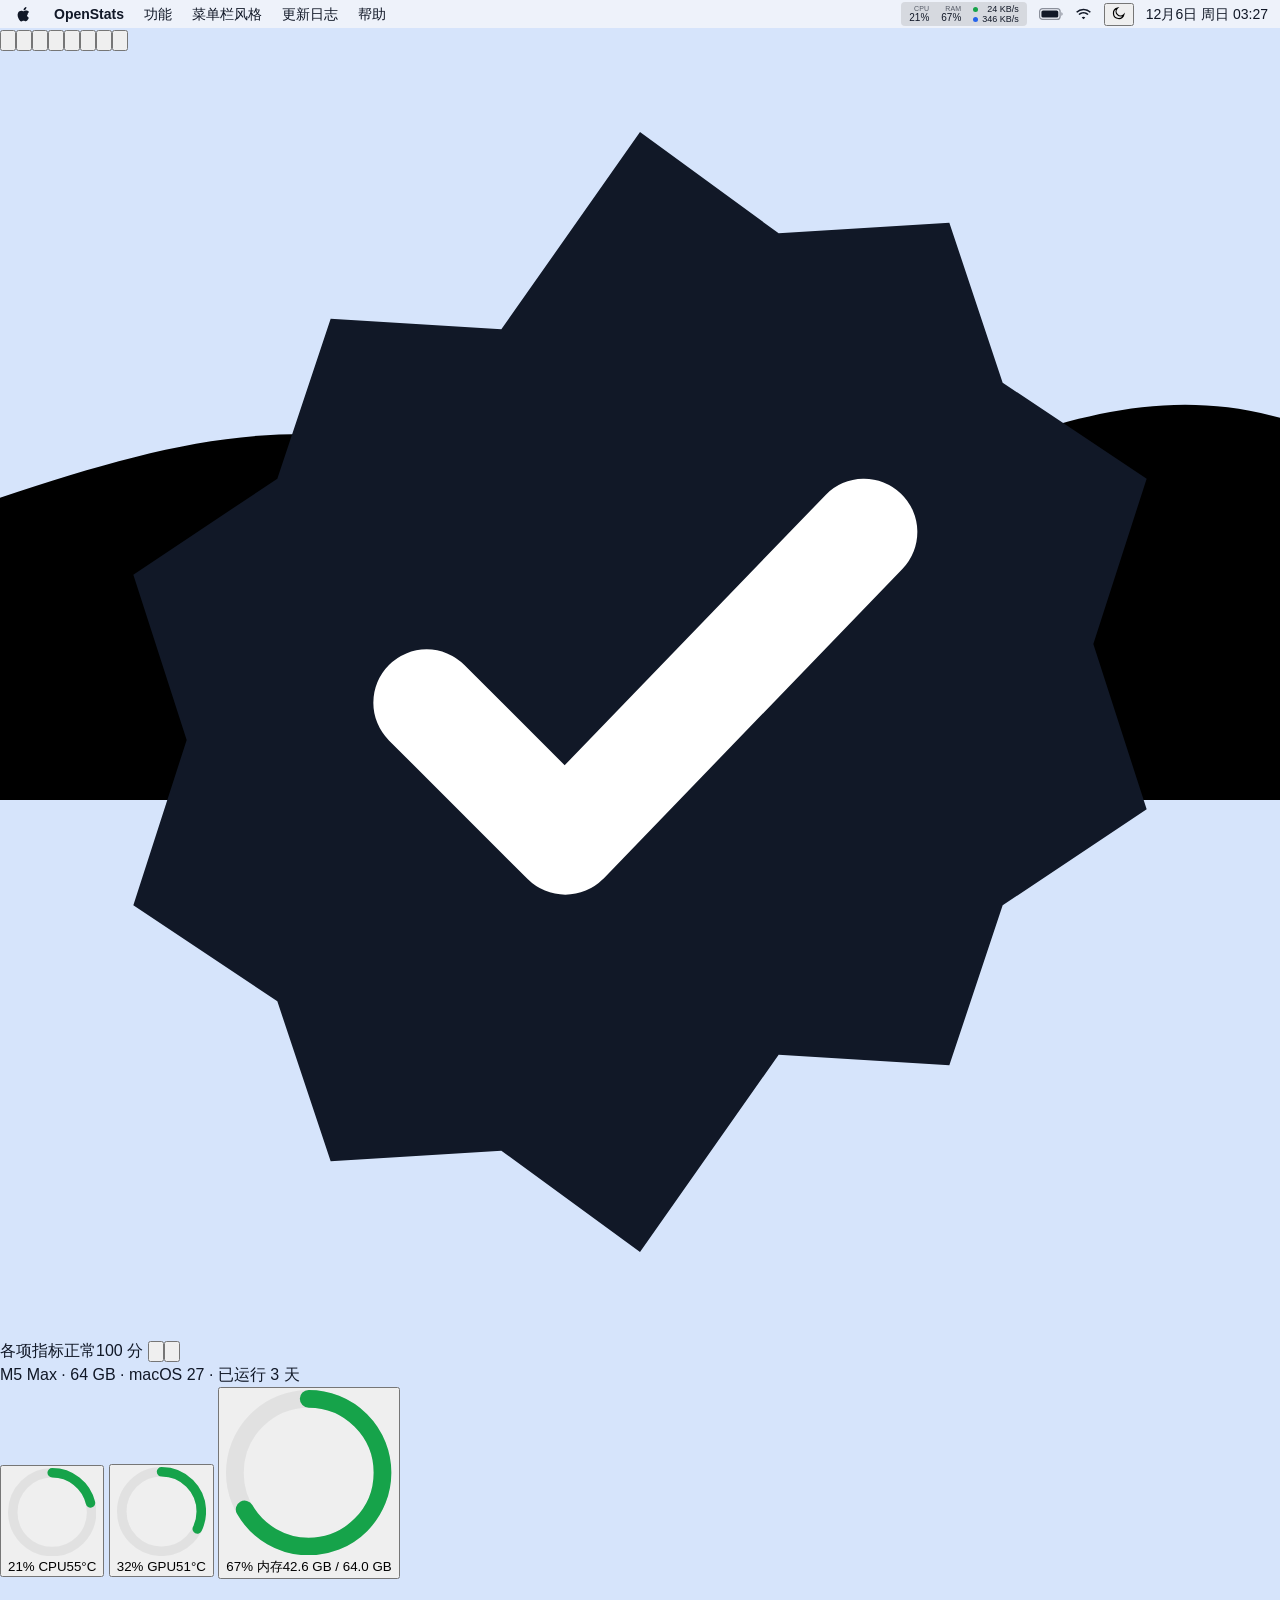
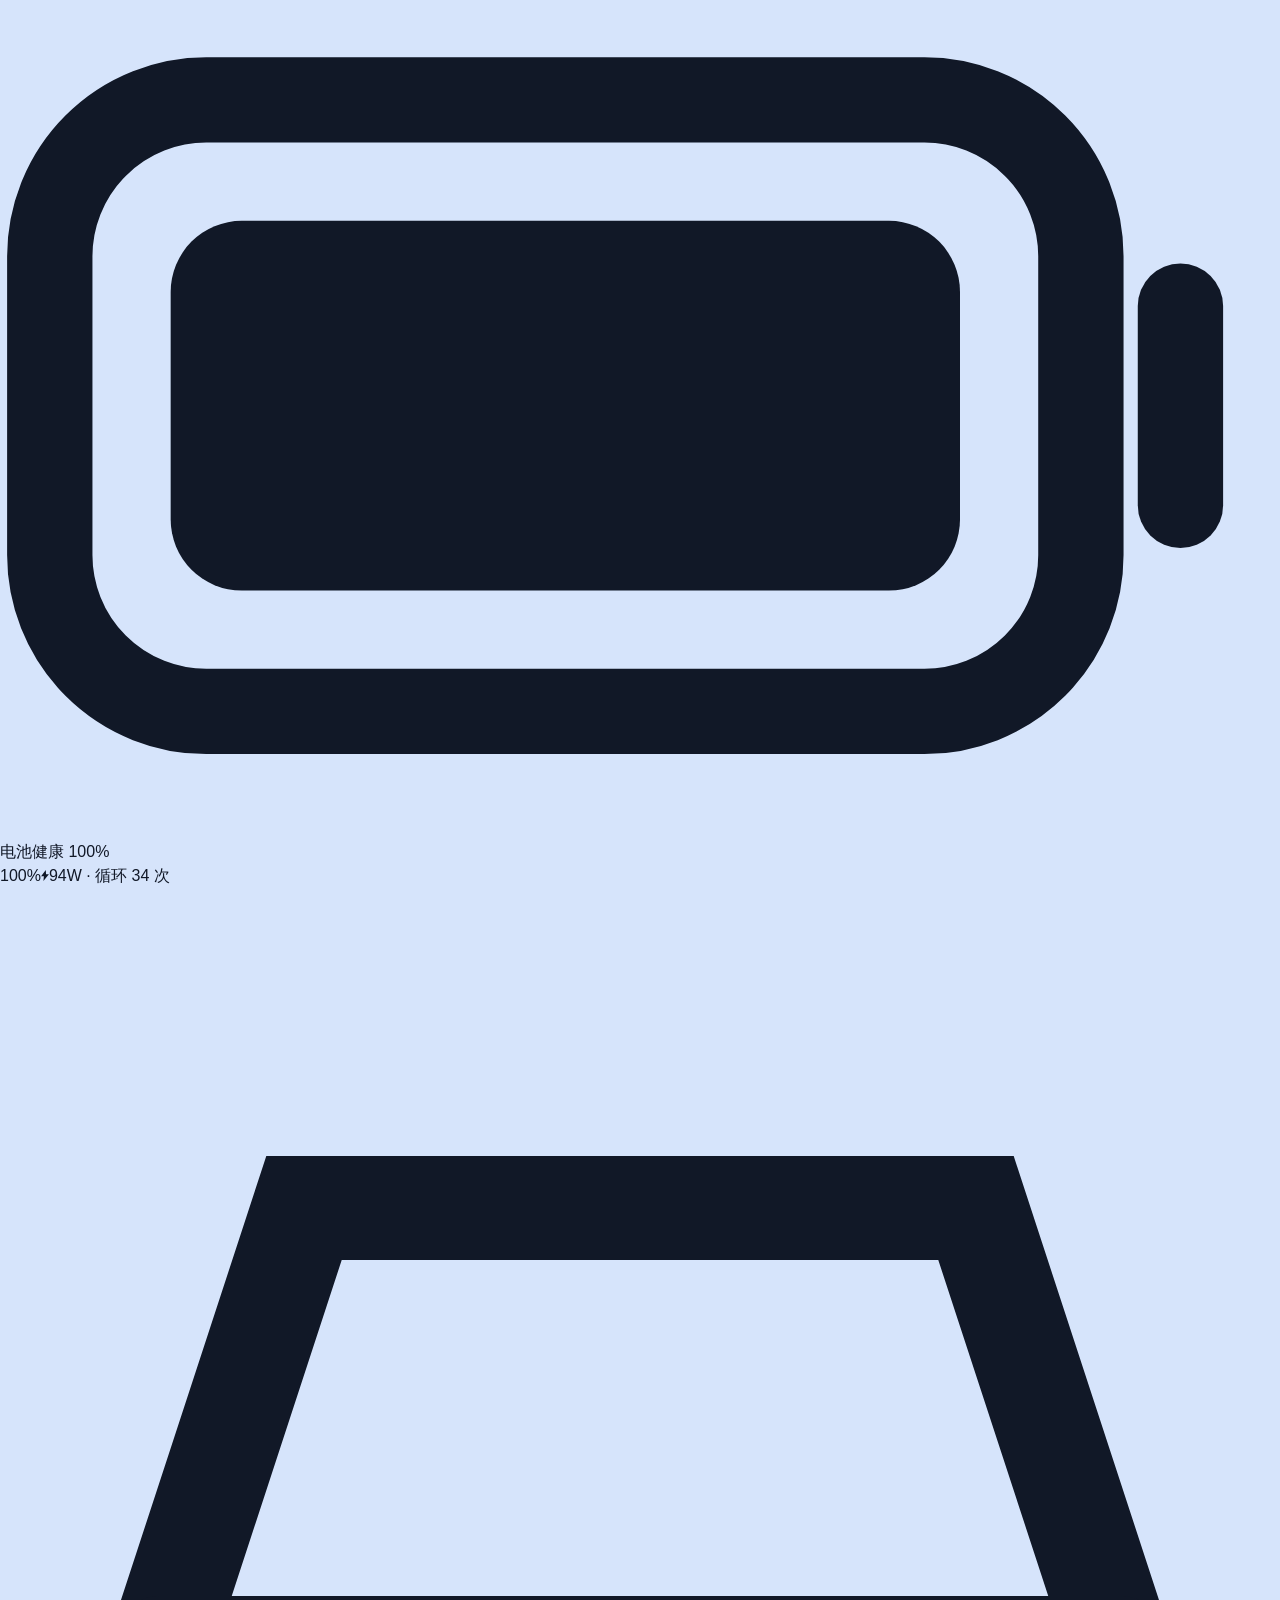
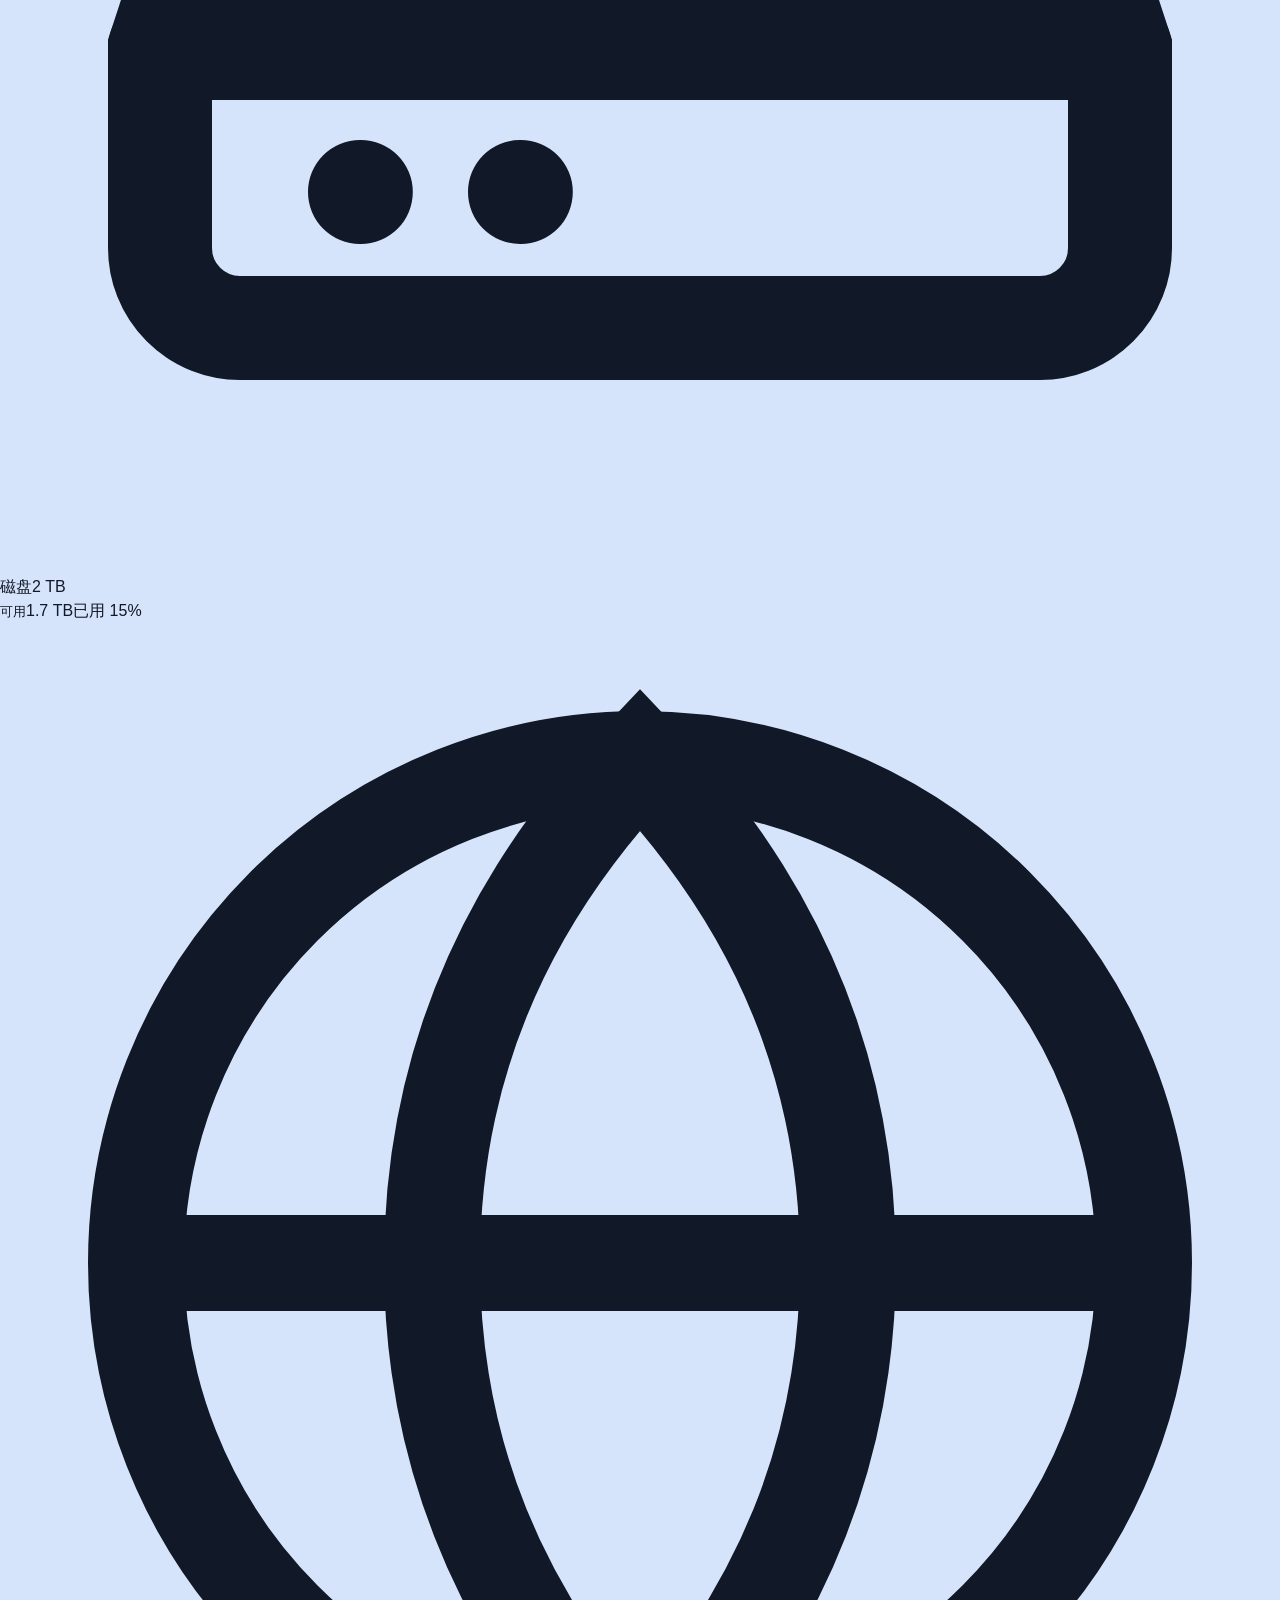
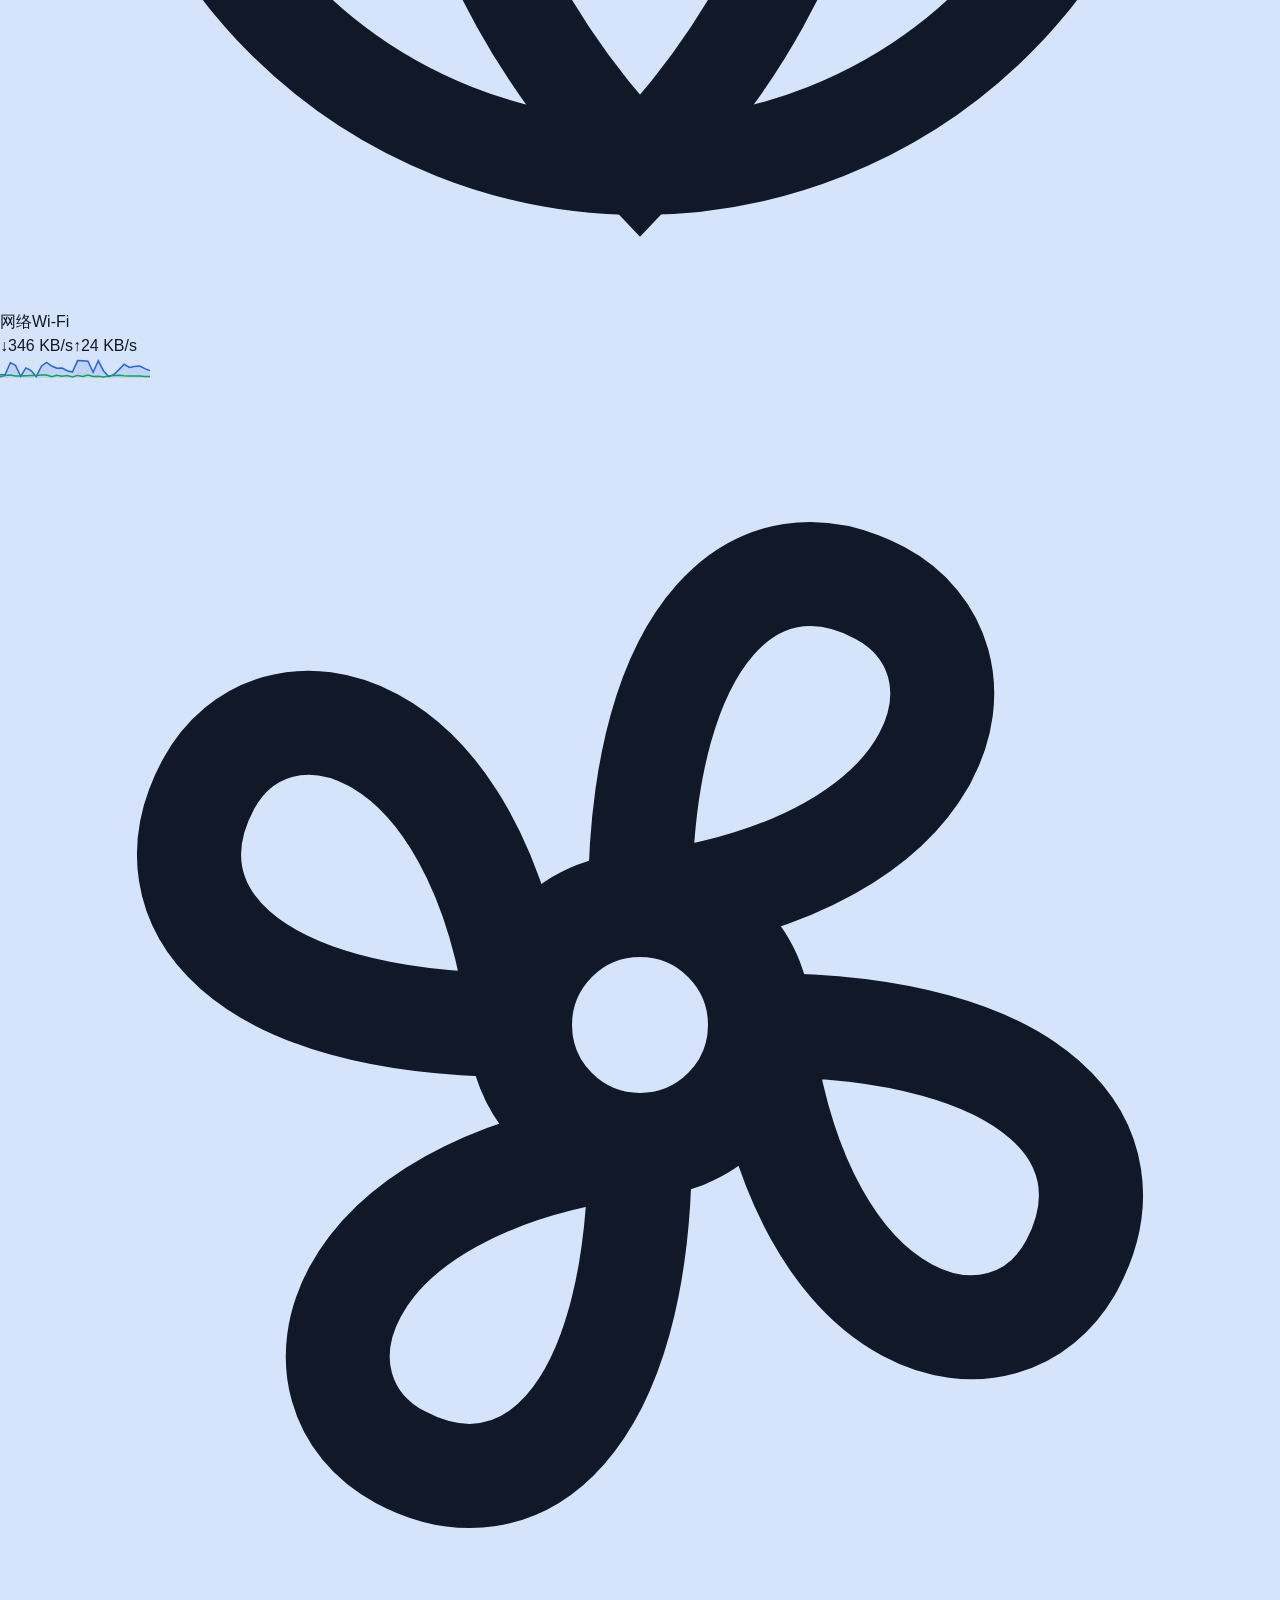
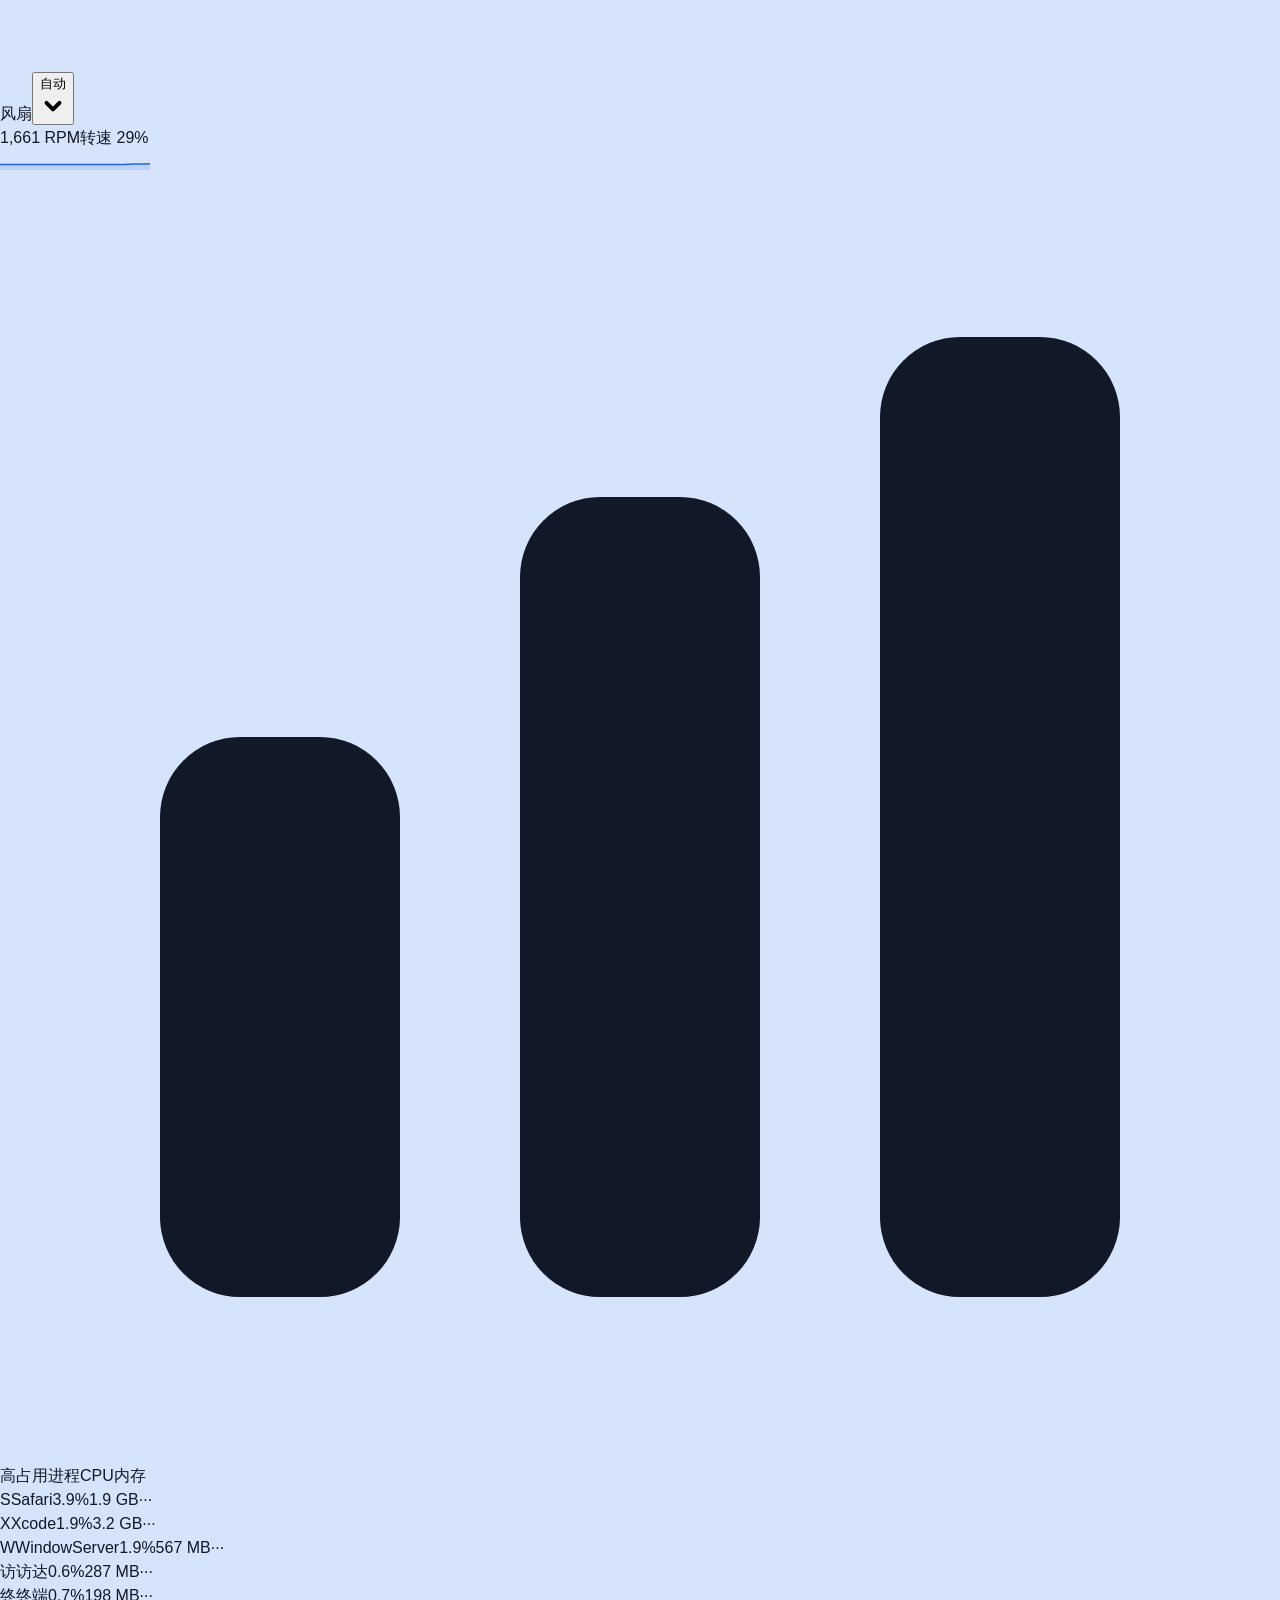
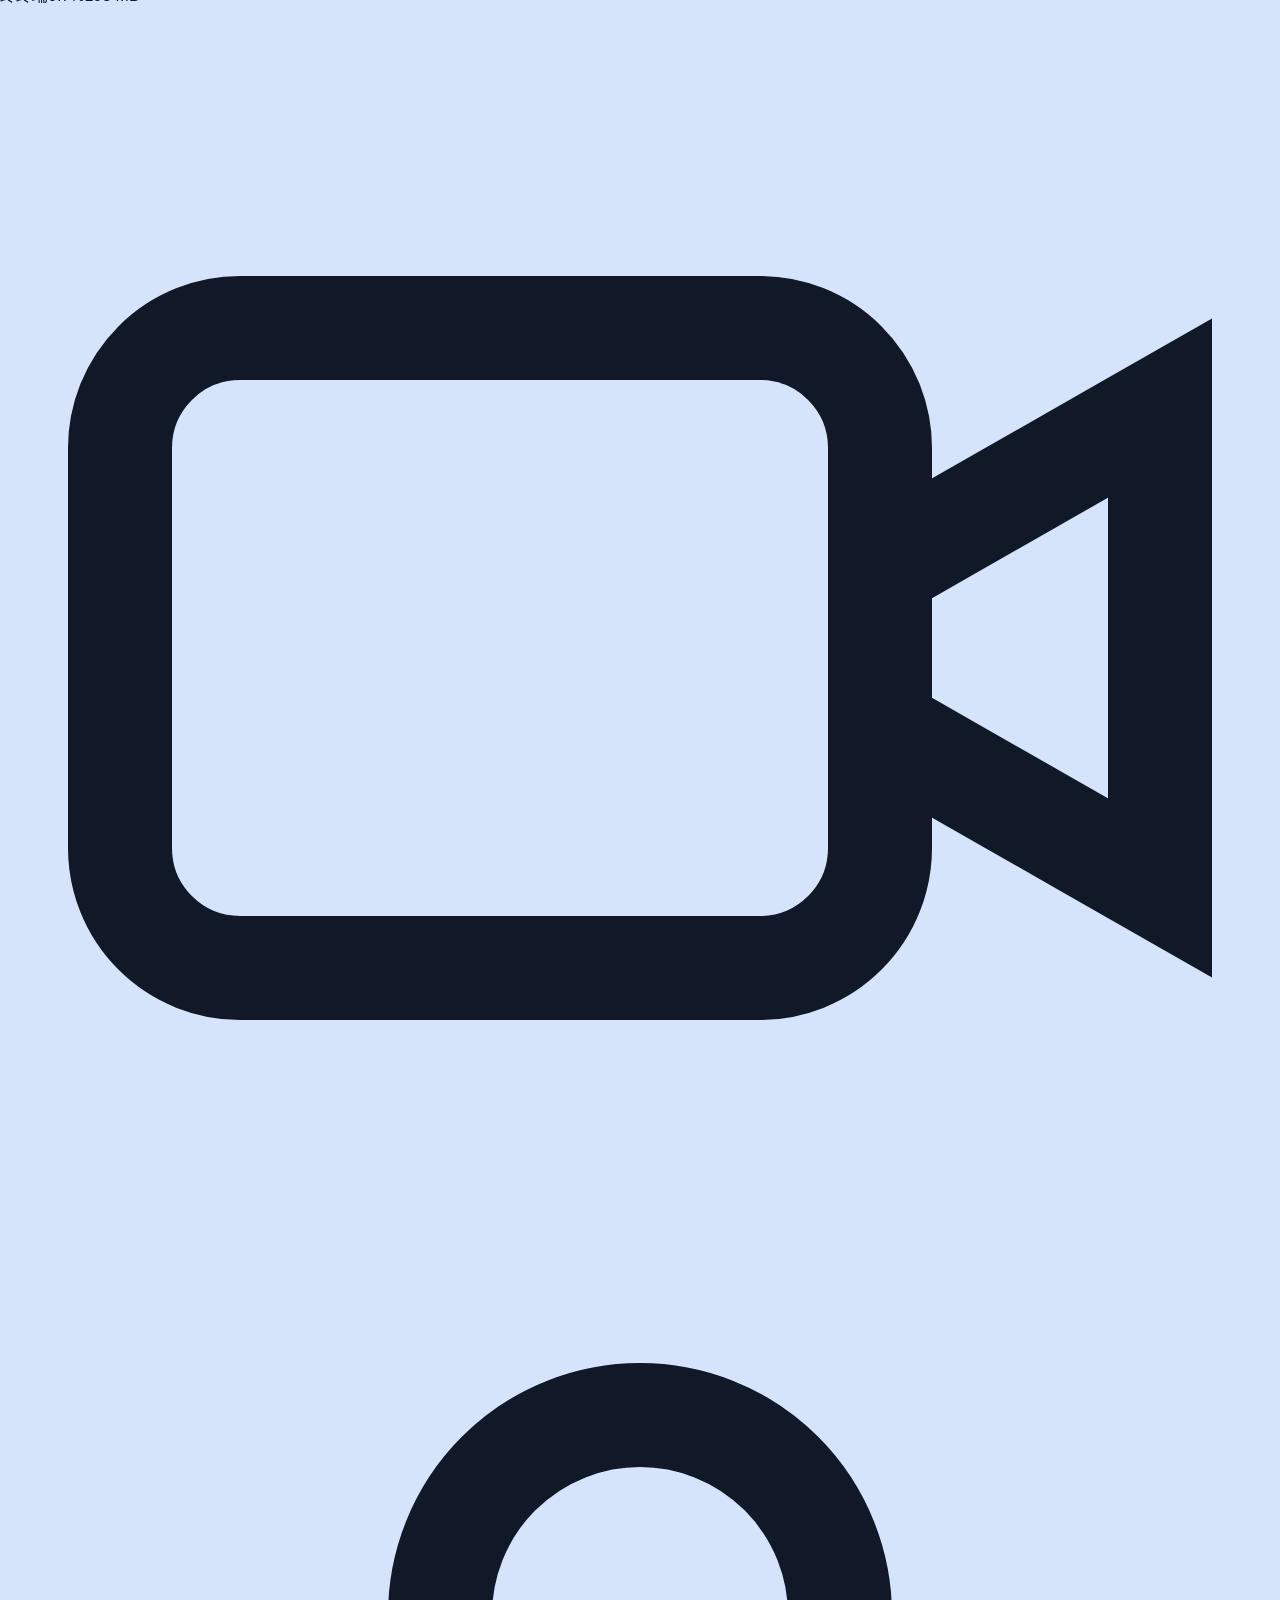
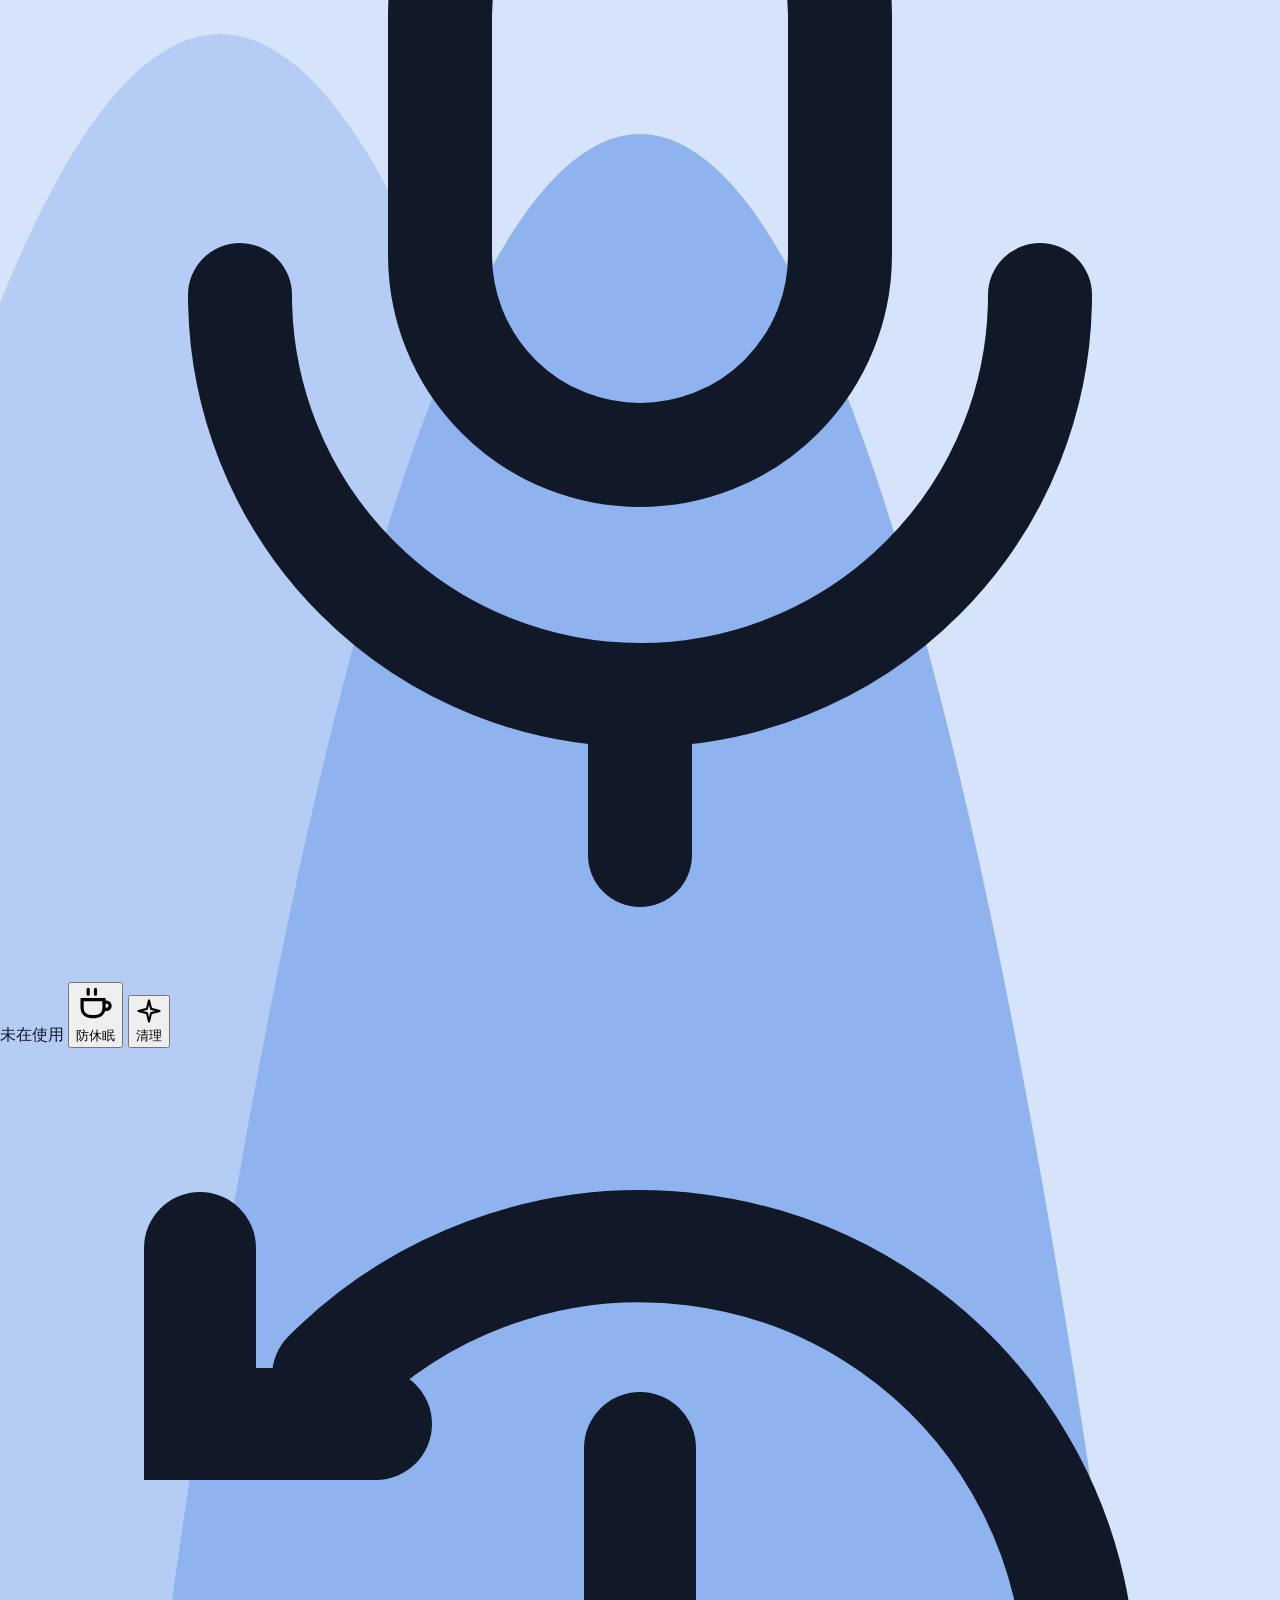
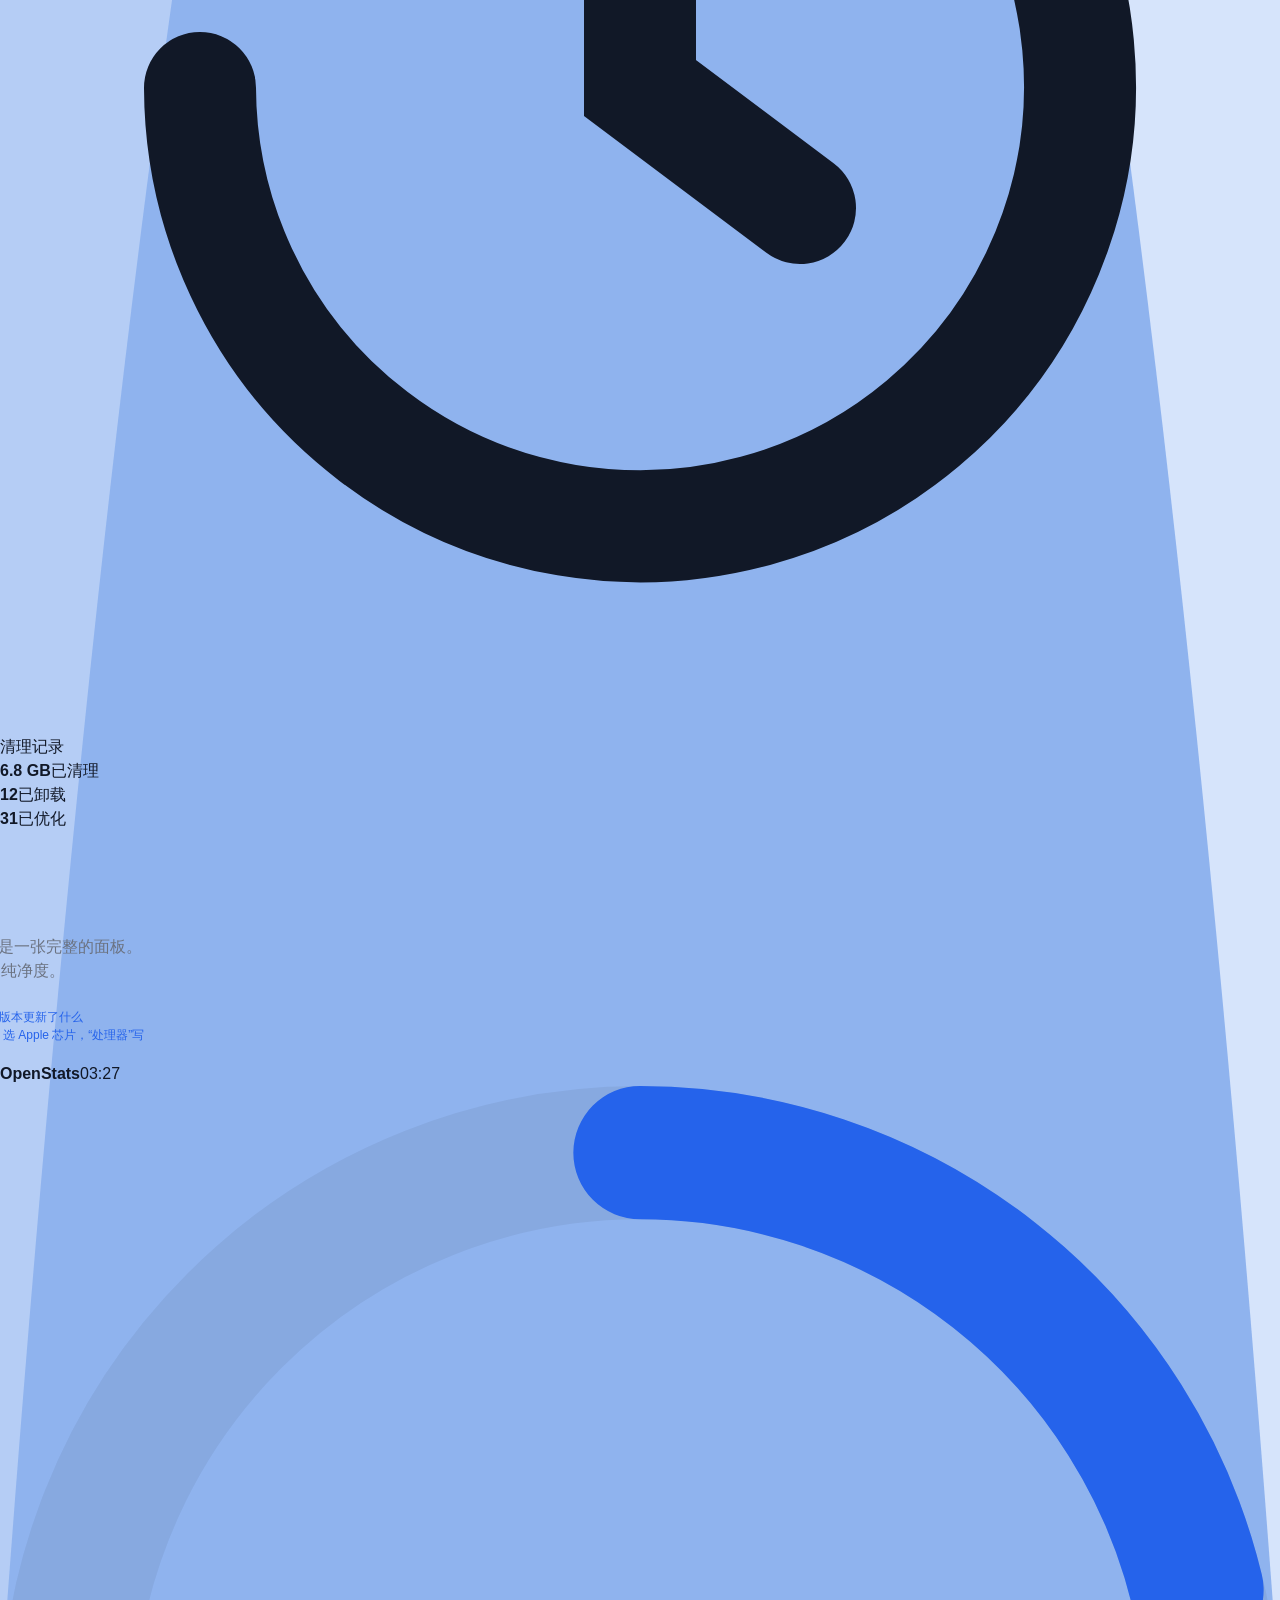
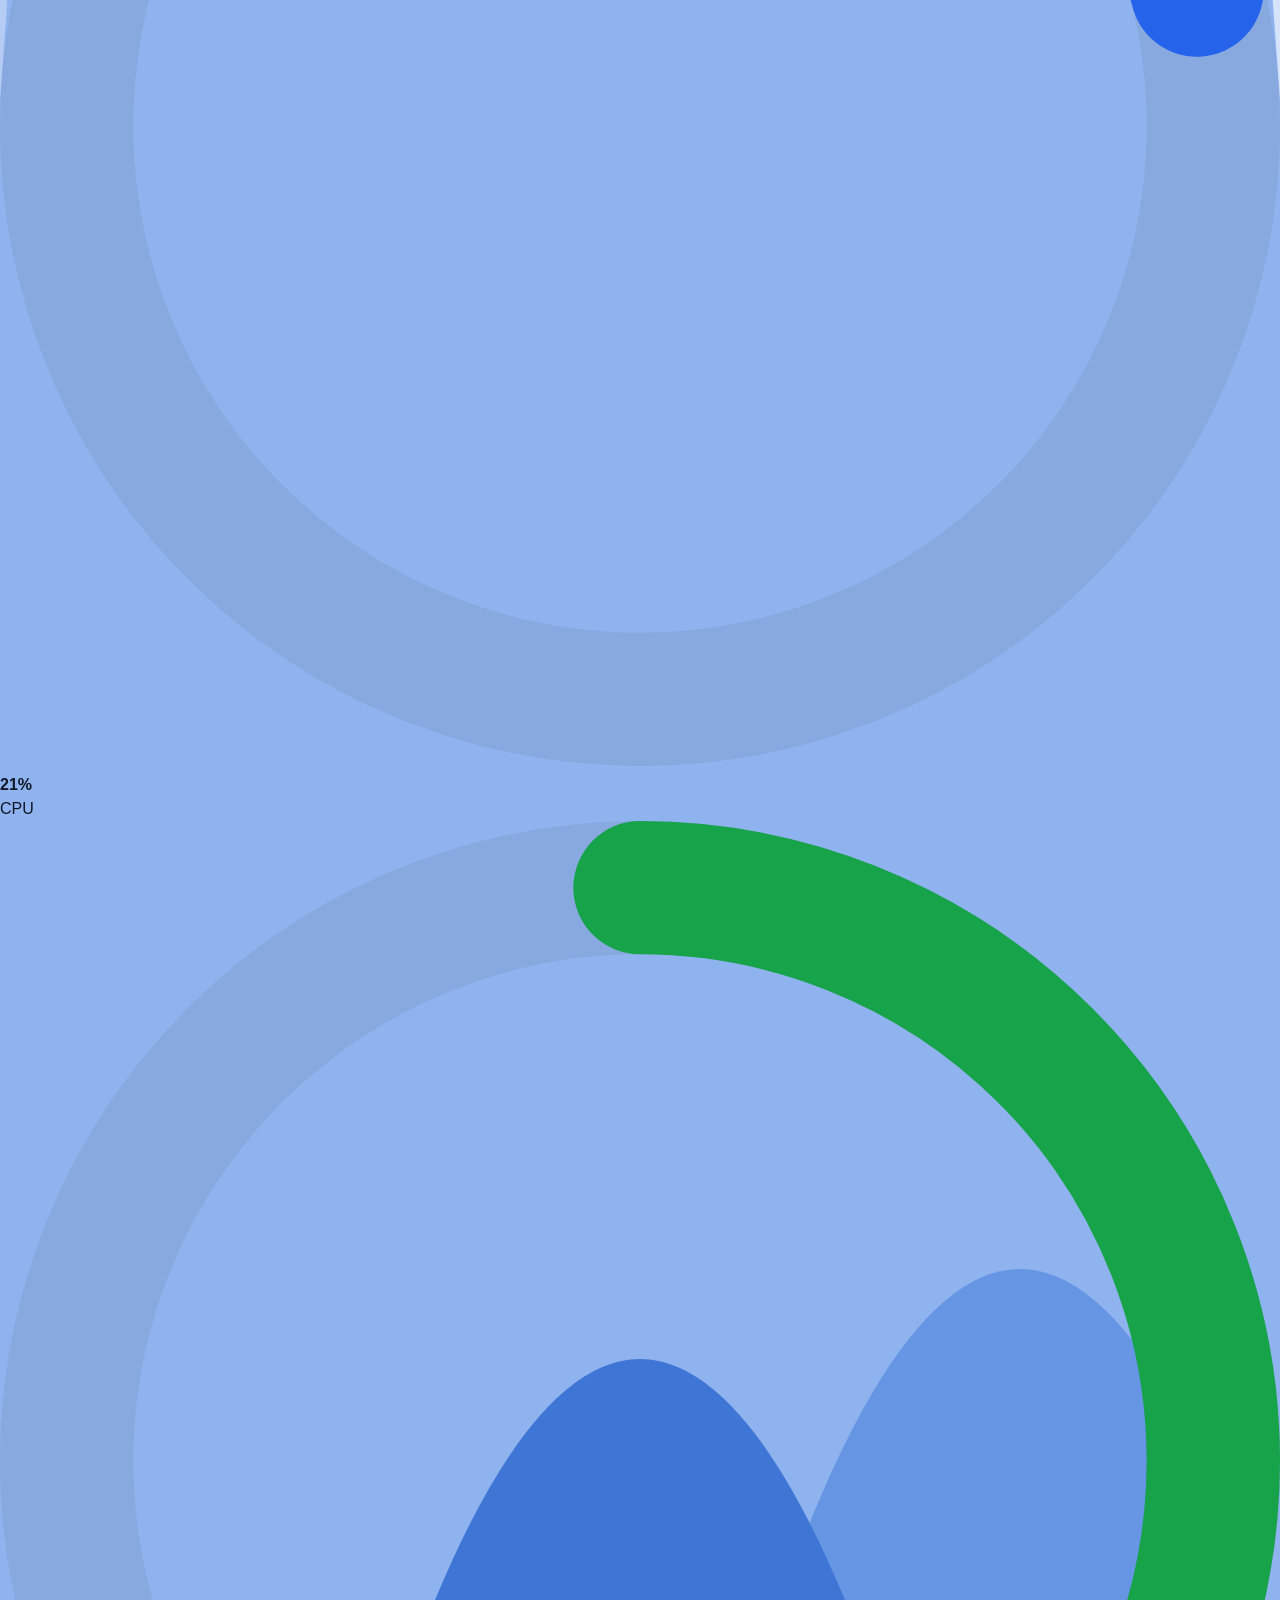
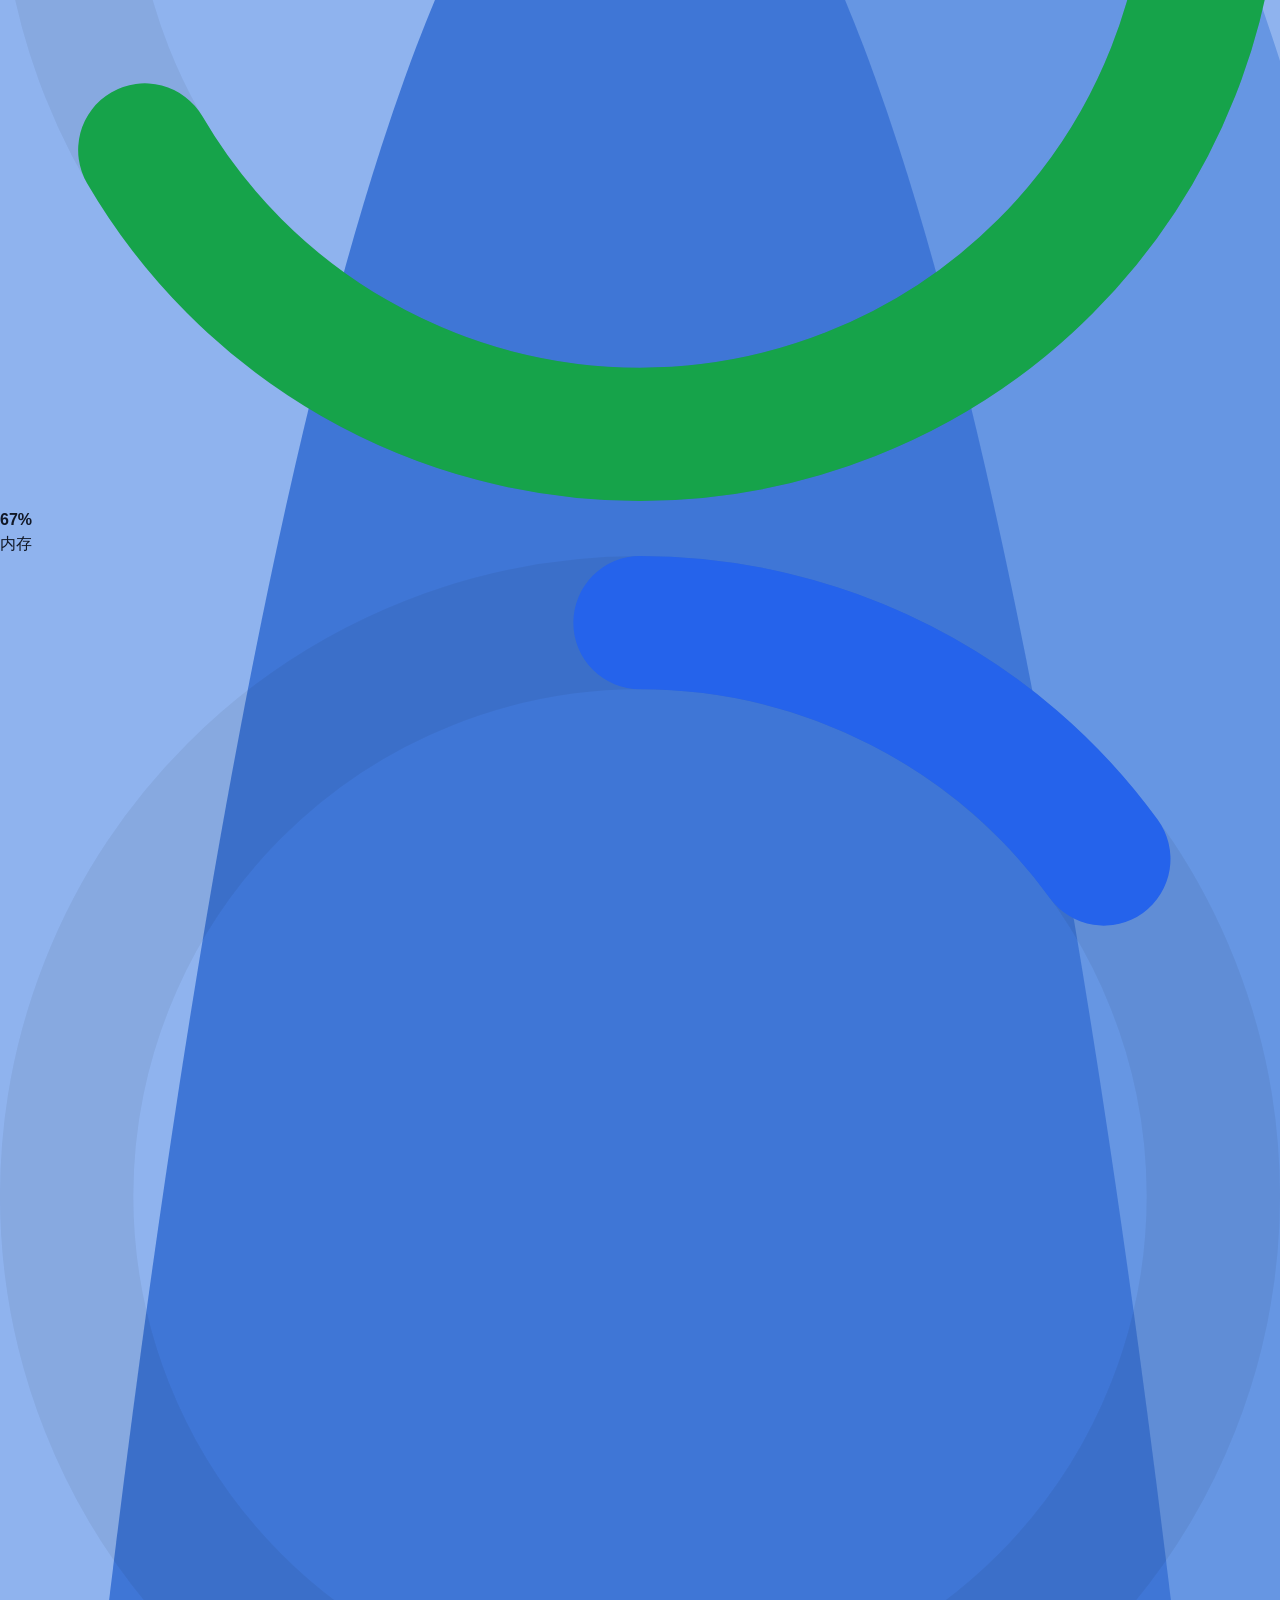
==== commit 487ec6c8: "Update the site's asset fingerprints for 0.7.4" ====
--- a/web/index.html
+++ b/web/index.html
@@ -15,9 +15,9 @@
 <meta property="og:site_name" content="OpenStats">
 <meta property="og:locale" content="zh_CN">
 <meta property="og:image" content="https://getopenstats.com/assets/window-light.png">
-<link rel="icon" href="assets/favicon.ico?v=80d64af6" sizes="48x48">
-<link rel="icon" type="image/png" sizes="32x32" href="assets/favicon-32.png?v=80d64af6">
-<link rel="apple-touch-icon" sizes="180x180" href="assets/apple-touch-icon.png?v=80d64af6">
+<link rel="icon" href="assets/favicon.ico?v=d567532d" sizes="48x48">
+<link rel="icon" type="image/png" sizes="32x32" href="assets/favicon-32.png?v=d567532d">
+<link rel="apple-touch-icon" sizes="180x180" href="assets/apple-touch-icon.png?v=d567532d">
 <script>
   // 在样式生效前确定主题，避免深色模式下先闪一下另一张壁纸
   try {
@@ -25,8 +25,8 @@
     document.documentElement.dataset.theme = saved || (matchMedia("(prefers-color-scheme: dark)").matches ? "dark" : "light");
   } catch { document.documentElement.dataset.theme = "light"; }
 </script>
-<link rel="stylesheet" href="styles.css?v=80d64af6">
-<link rel="stylesheet" href="replica.css?v=80d64af6">
+<link rel="stylesheet" href="styles.css?v=d567532d">
+<link rel="stylesheet" href="replica.css?v=d567532d">
 <script defer src="https://tongji.giantaccel.com/script.js" data-website-id="00be903d-c2b8-4650-893c-2b2a2c970cc2"></script>
 </head>
 <body>
@@ -146,7 +146,7 @@
 
   <nav class="dock" aria-label="程序坞">
     <a class="dock__item" href="#features" data-tip="功能"><span class="dock__art dock__art--finder" aria-hidden="true"></span></a>
-    <button class="dock__item dock__item--running" id="dockOpenStats" type="button" data-tip="OpenStats"><img class="dock__art" src="assets/icon.png?v=80d64af6" alt="OpenStats"></button>
+    <button class="dock__item dock__item--running" id="dockOpenStats" type="button" data-tip="OpenStats"><img class="dock__art" src="assets/icon.png?v=d567532d" alt="OpenStats"></button>
     <a class="dock__item" href="#thermal" data-tip="风扇与防休眠"><span class="dock__art dock__art--fan" aria-hidden="true"></span></a>
     <a class="dock__item" href="#cleanup" data-tip="清理与卸载"><span class="dock__art dock__art--clean" aria-hidden="true"></span></a>
     <a class="dock__item" href="#install" data-tip="Homebrew 安装"><span class="dock__art dock__art--terminal" aria-hidden="true"></span></a>
@@ -302,7 +302,7 @@
   <section class="band band--alt" id="download">
     <div class="shell narrow">
       <div class="section-head section-head--center reveal">
-        <img class="download__icon" src="assets/icon.png?v=80d64af6" alt="OpenStats 图标" width="88" height="88">
+        <img class="download__icon" src="assets/icon.png?v=d567532d" alt="OpenStats 图标" width="88" height="88">
         <h2>现在就装上</h2>
         <p>Apple 芯片版与 Intel 版都经过 Developer ID 签名和 Apple 公证。</p>
       </div>
@@ -847,14 +847,14 @@
 
 <footer class="footer">
   <div class="shell footer__inner">
-    <span class="footer__brand"><img src="assets/icon.png?v=80d64af6" alt="" width="20" height="20">OpenStats</span>
+    <span class="footer__brand"><img src="assets/icon.png?v=d567532d" alt="" width="20" height="20">OpenStats</span>
     <a class="footer__link" href="https://github.com/gentpan/OpenStats">GitHub</a>
     <a class="footer__link" href="privacy.html">隐私政策</a>
     <span class="footer__fine">© 2026 GiantAccel, LLC · OpenStats 是独立的第三方应用，与 Apple 没有隶属关系。</span>
   </div>
 </footer>
 
-<script src="app.js?v=80d64af6" defer></script>
-<script src="replica.js?v=80d64af6" defer></script>
+<script src="app.js?v=d567532d" defer></script>
+<script src="replica.js?v=d567532d" defer></script>
 </body>
 </html>
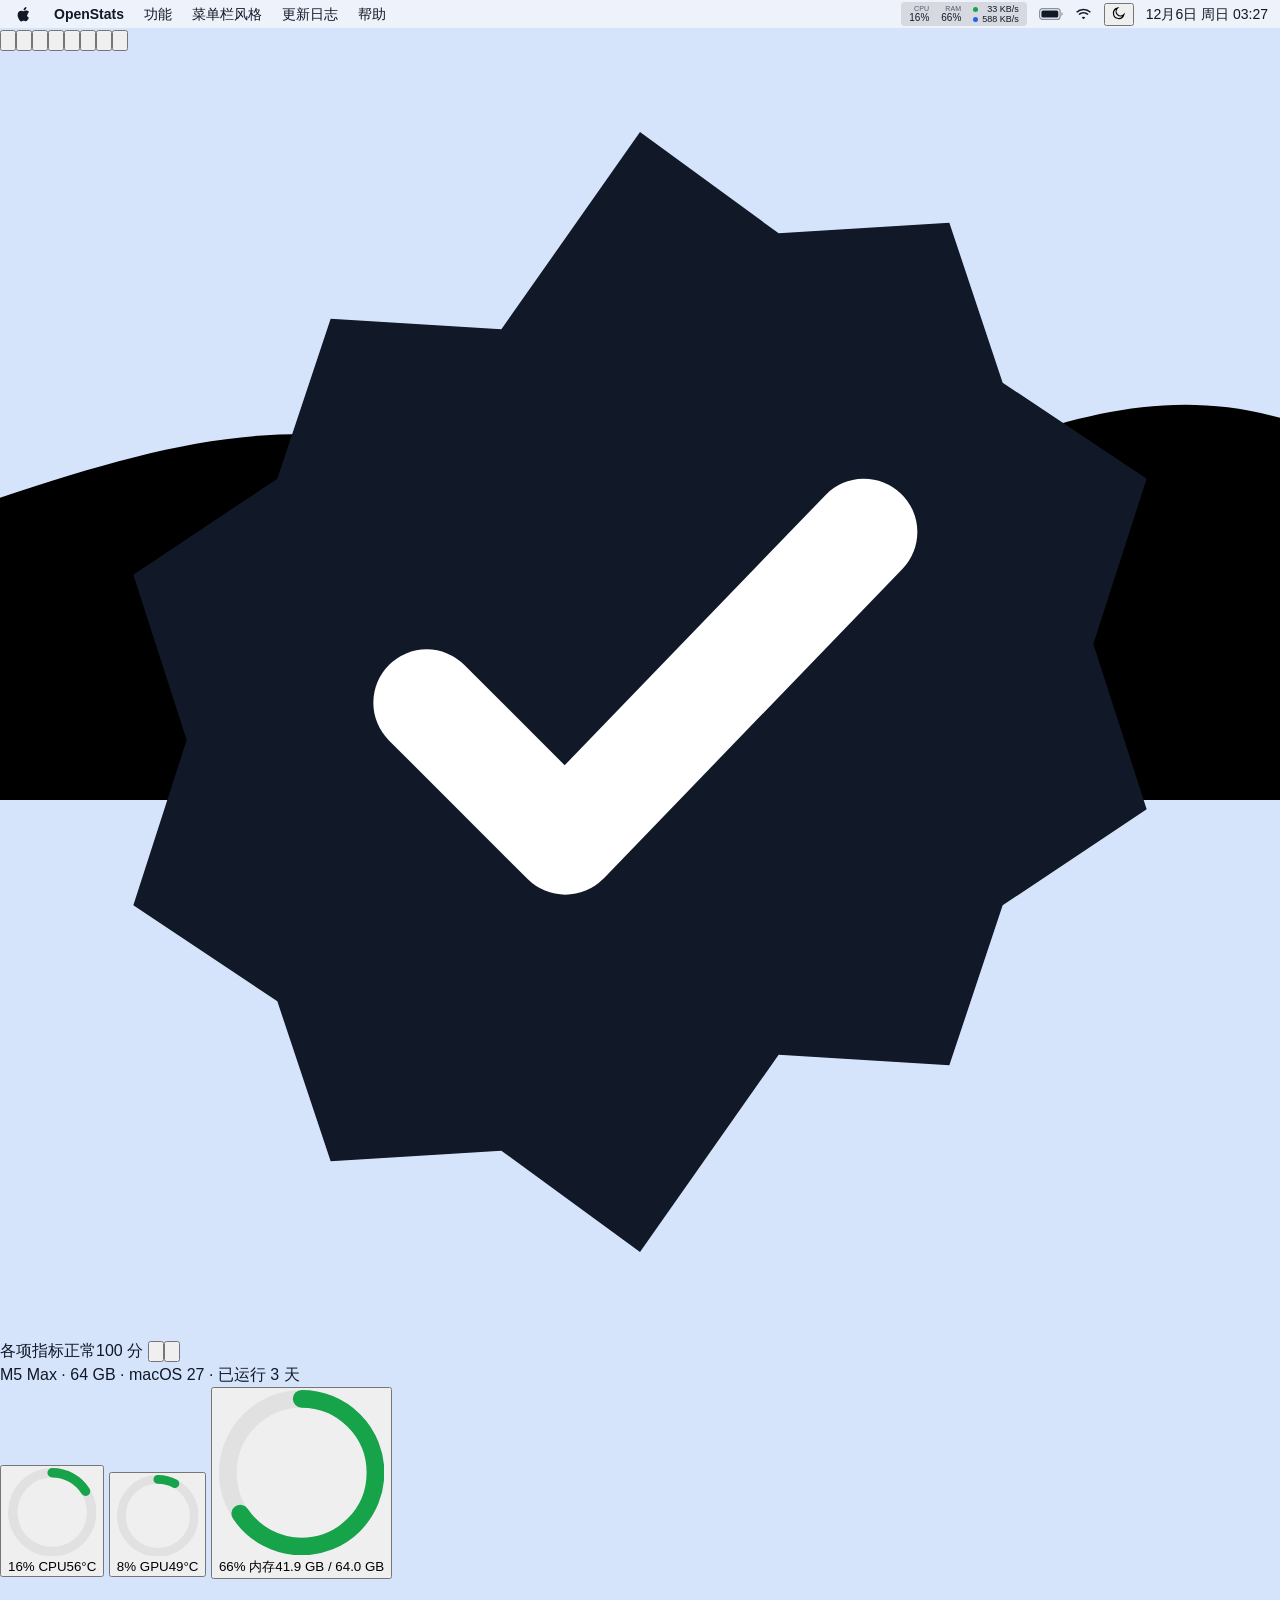
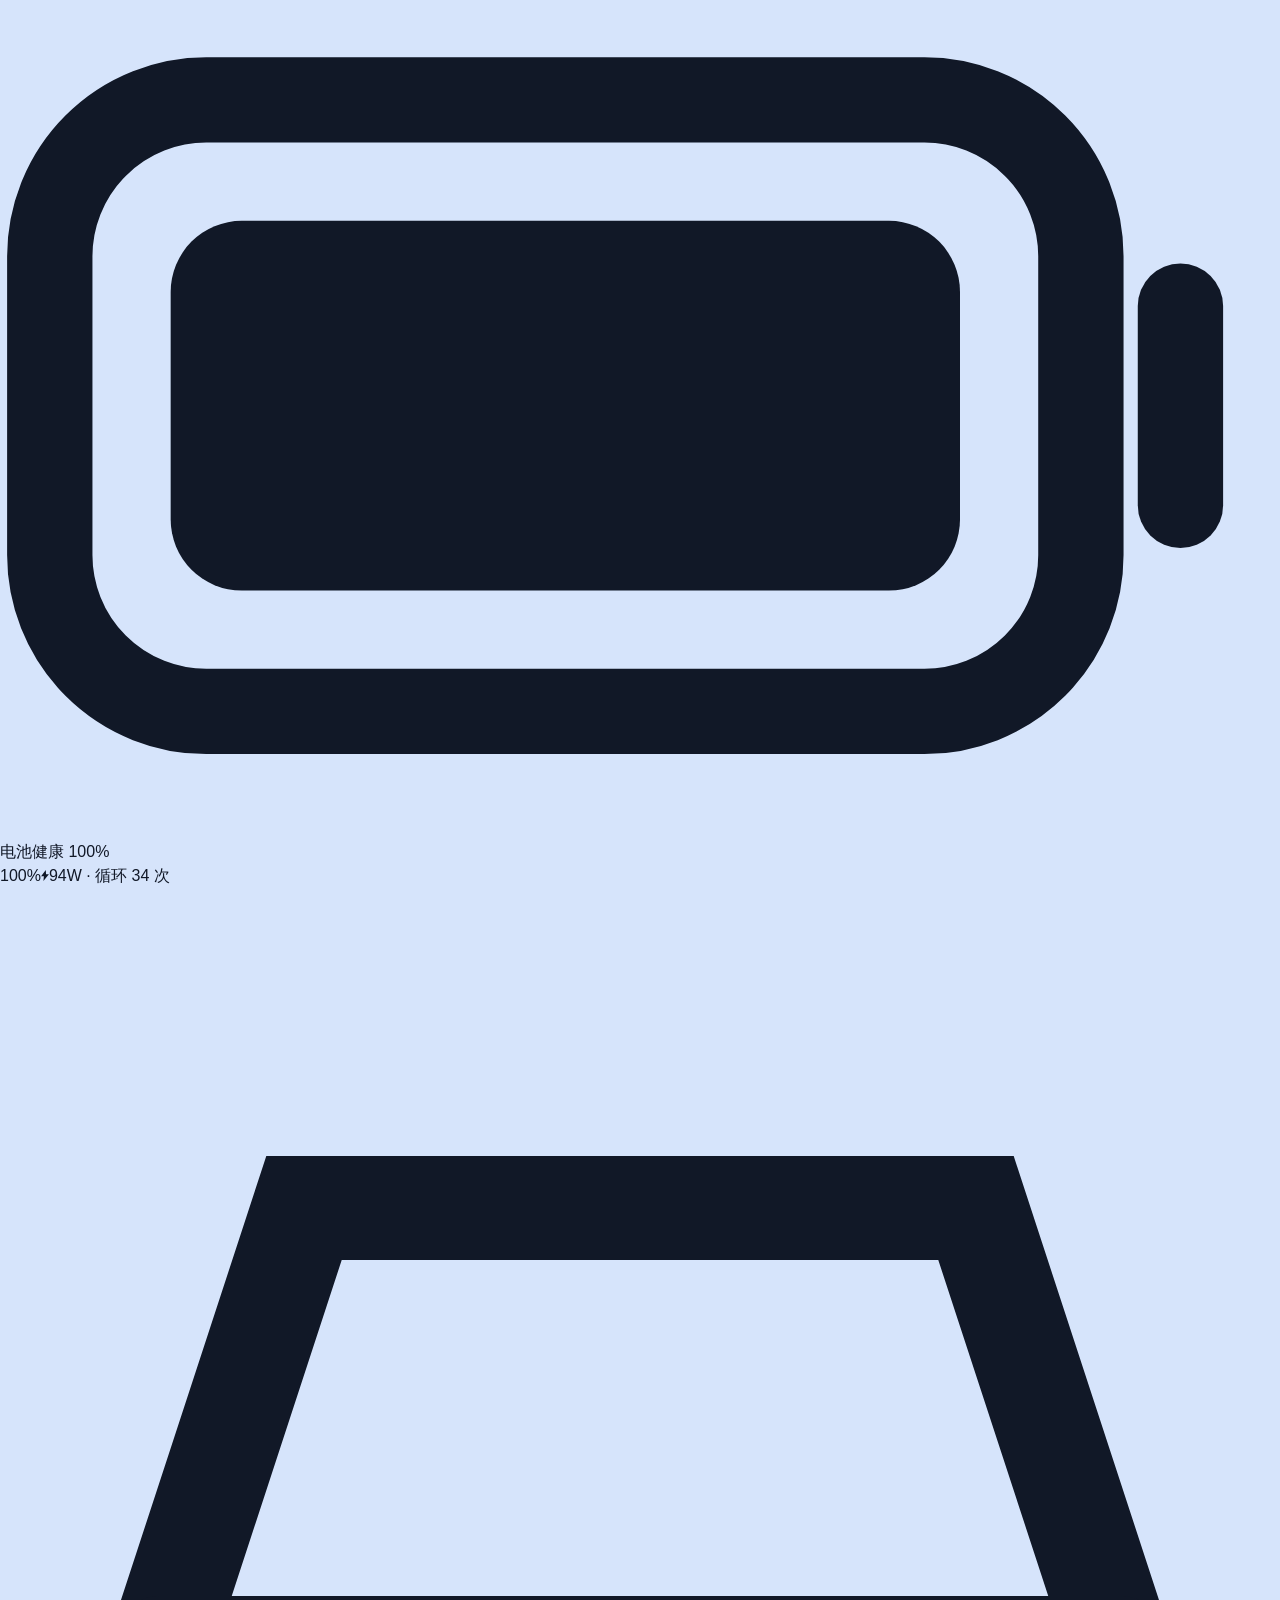
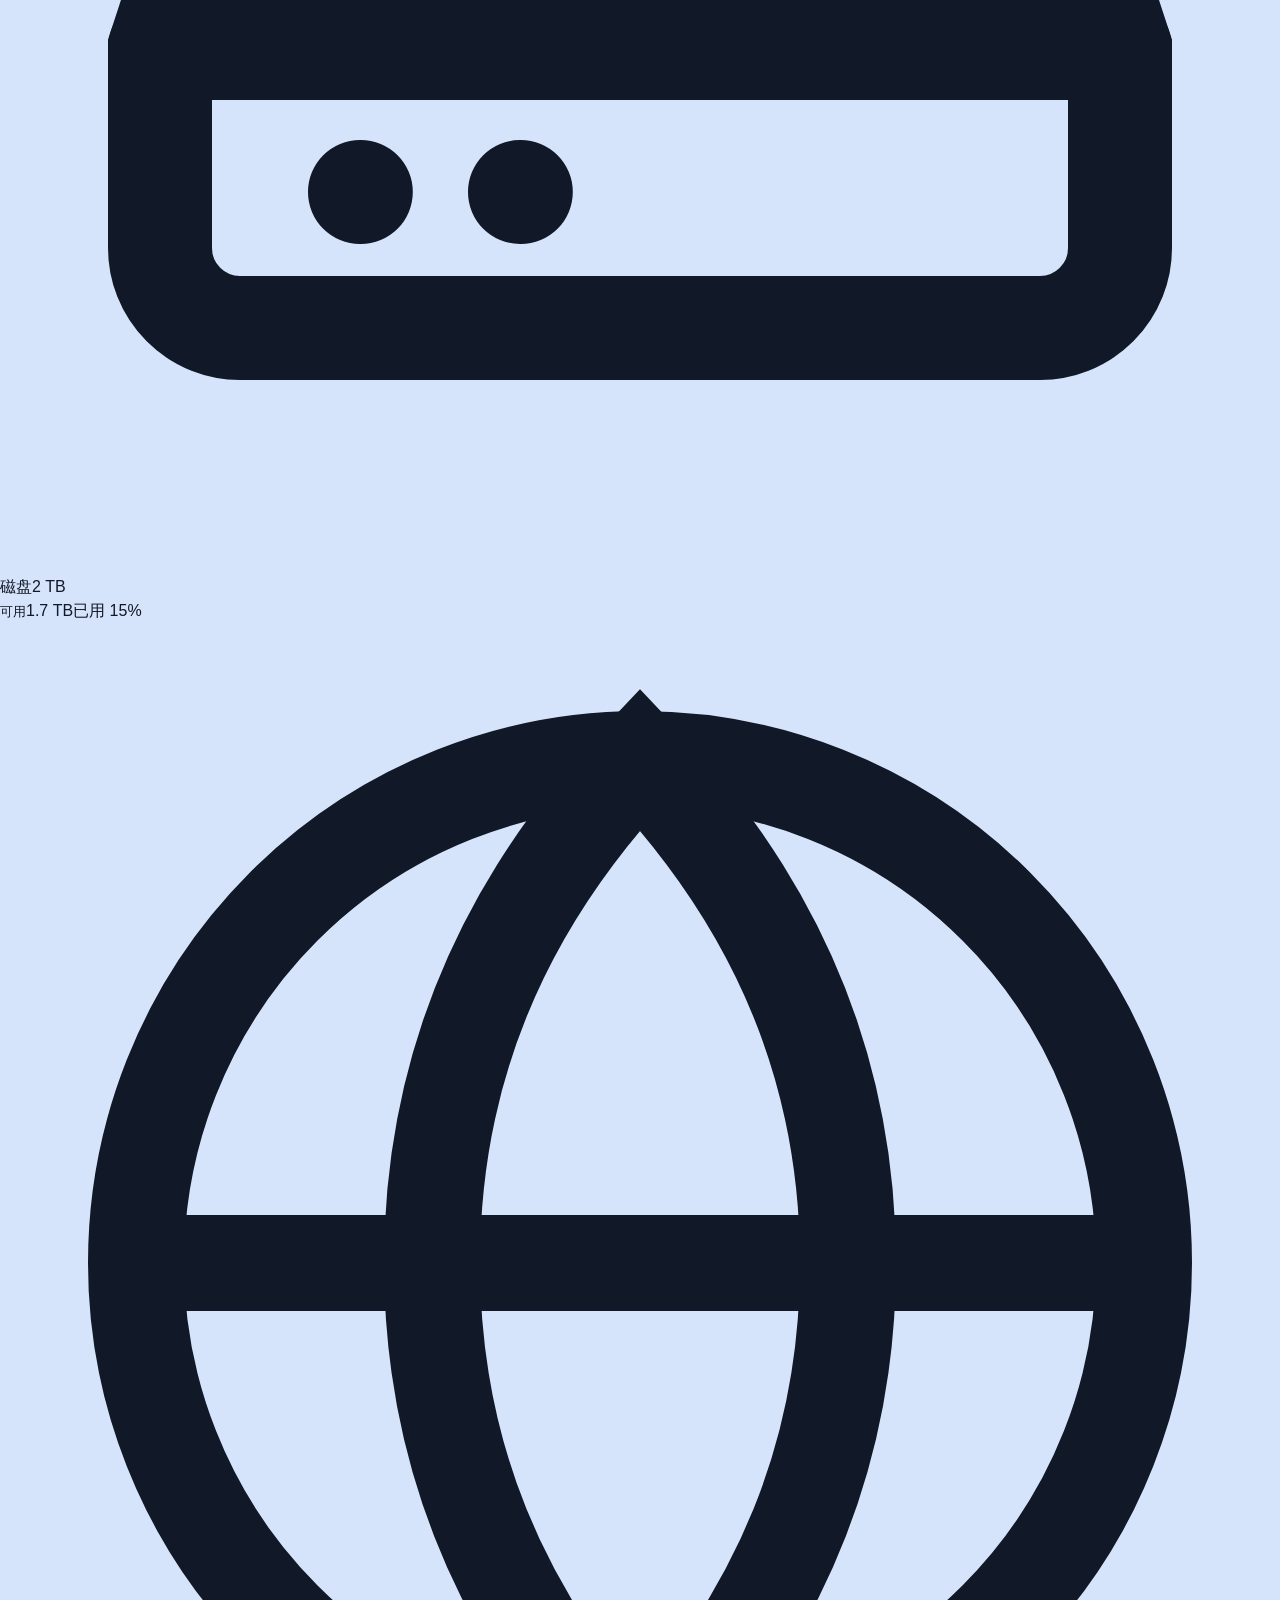
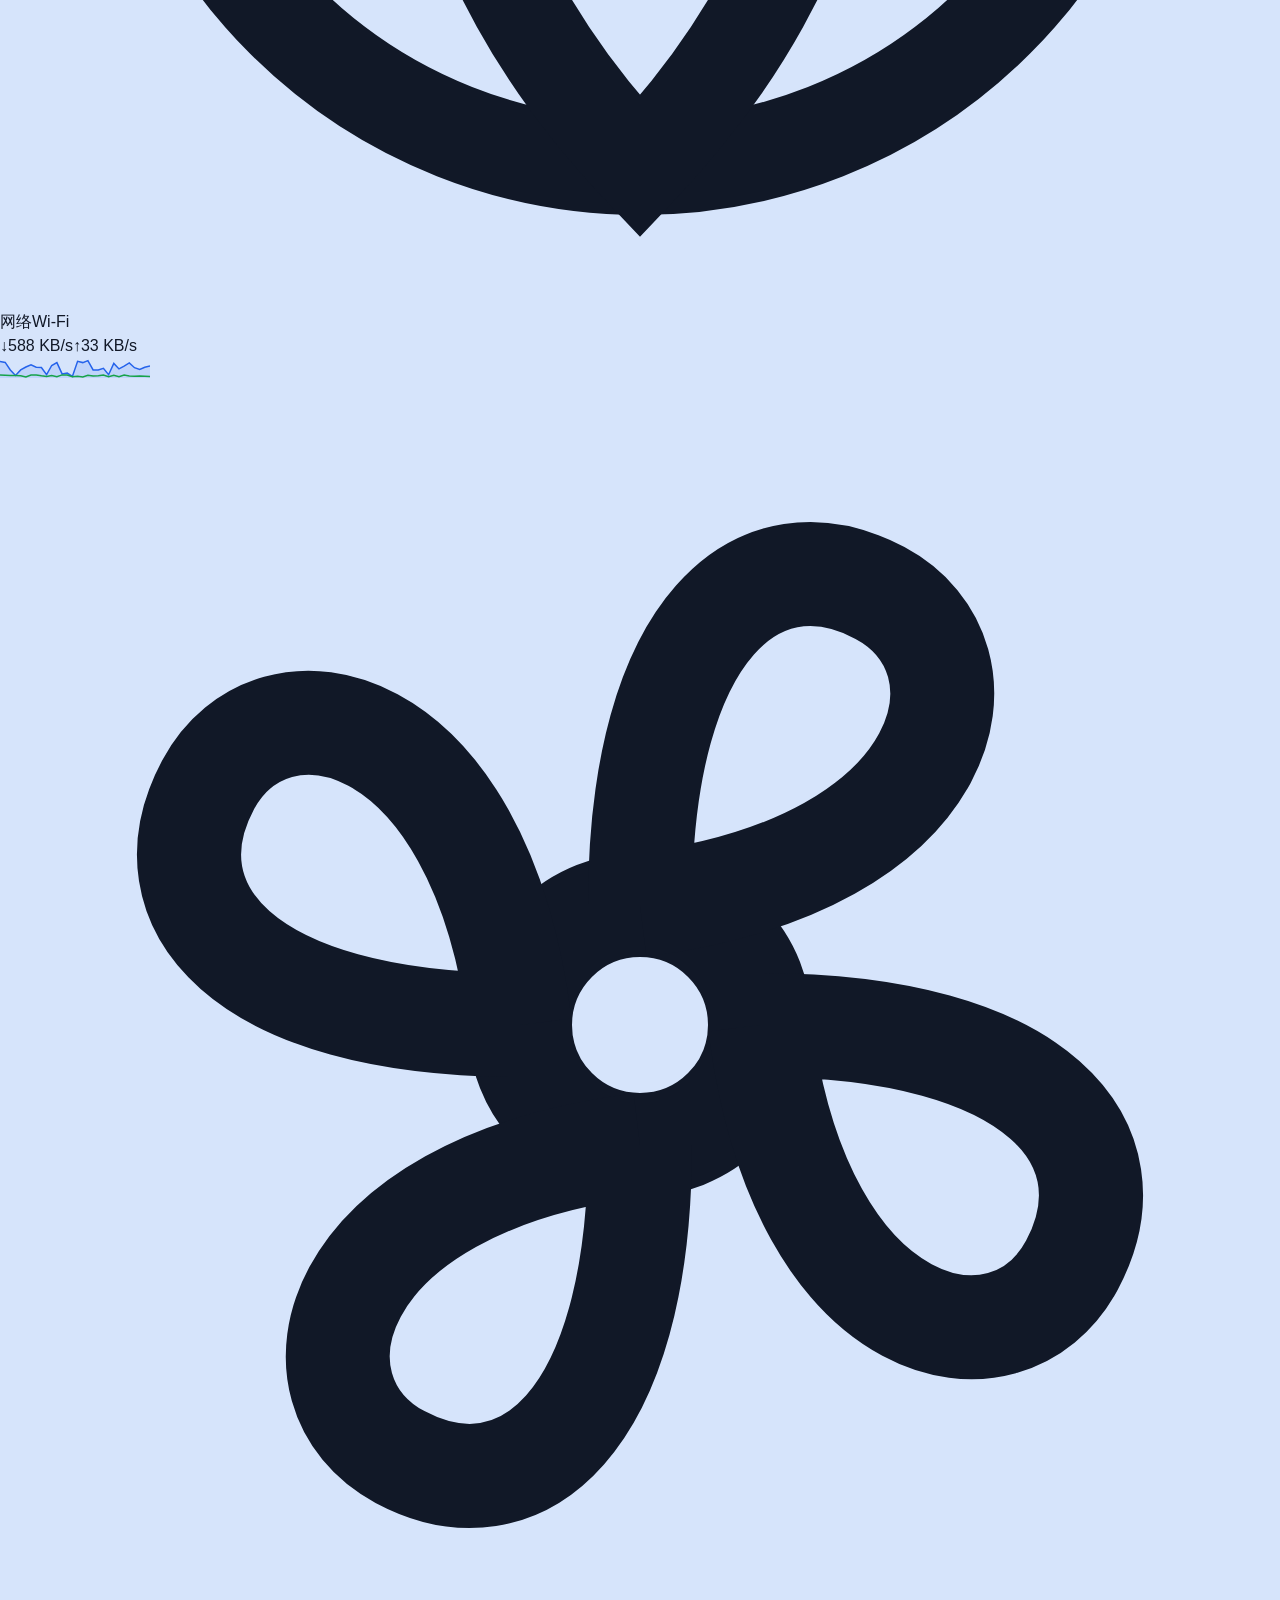
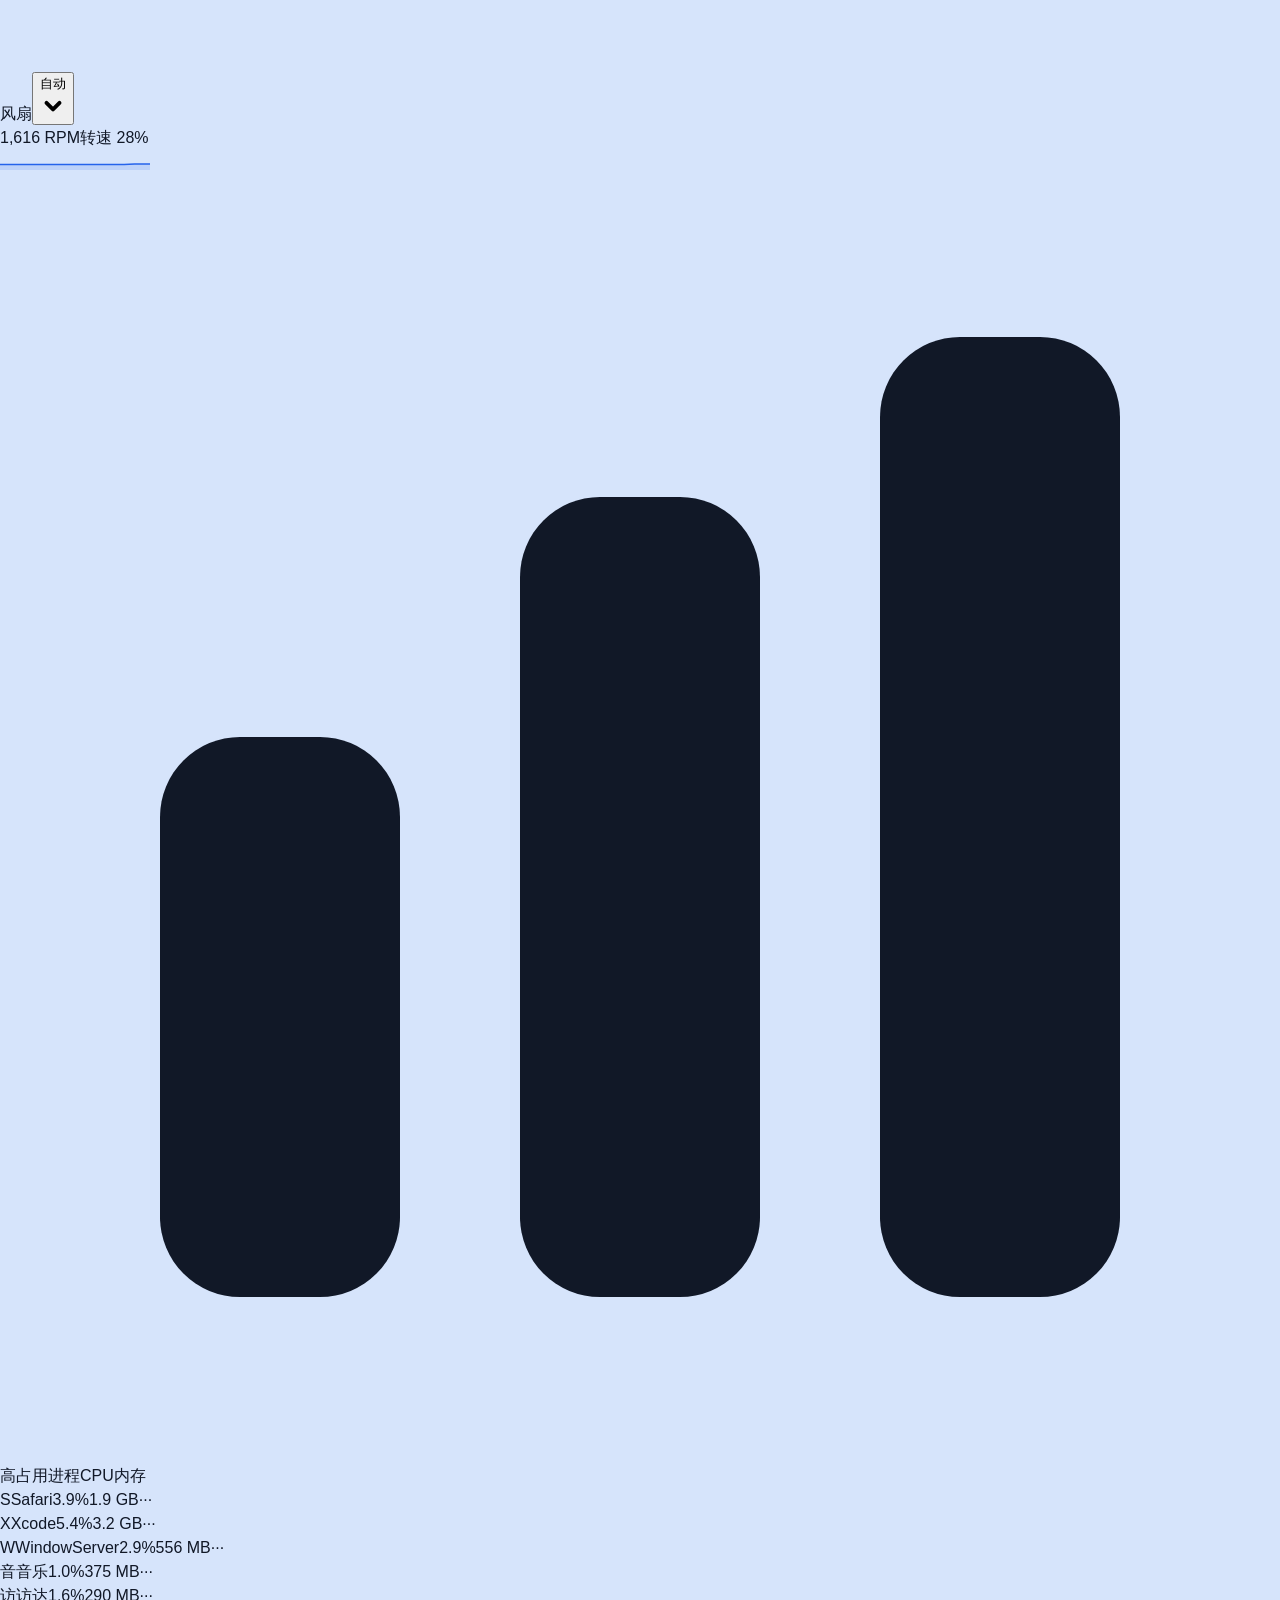
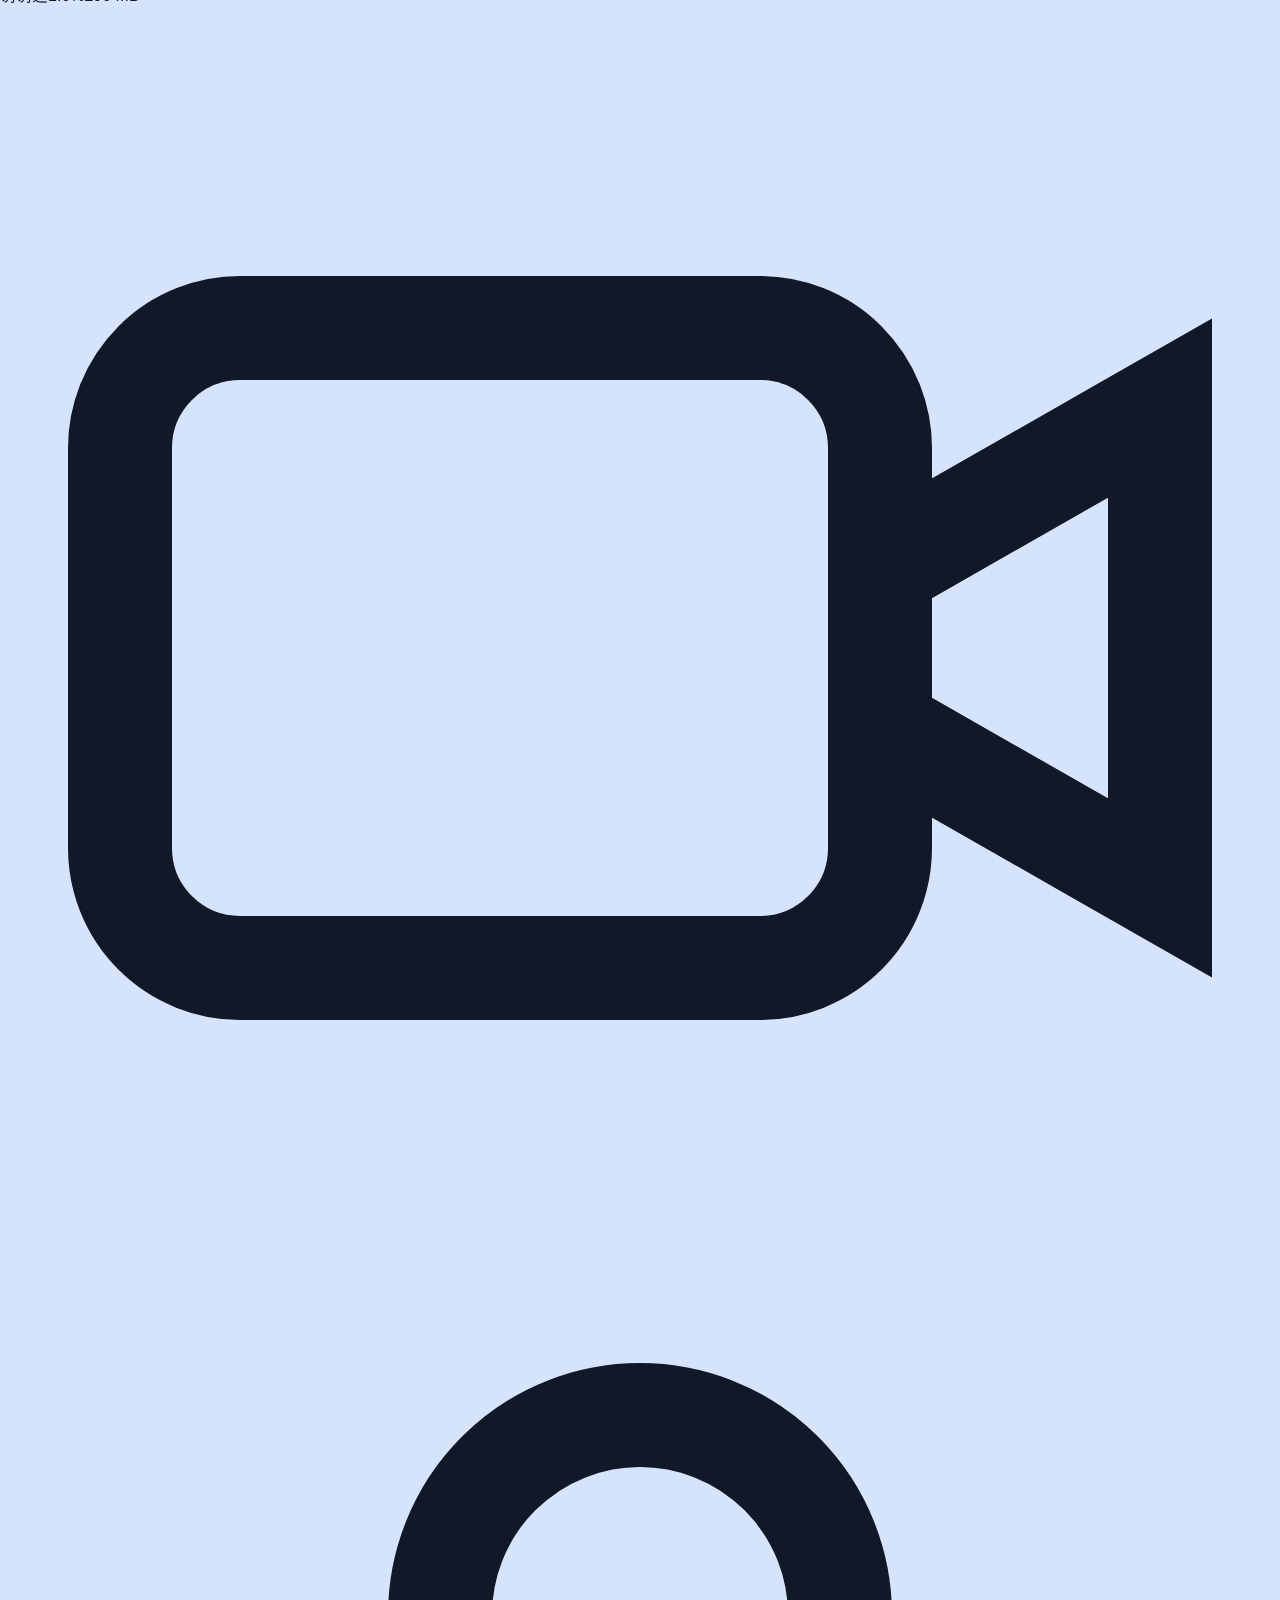
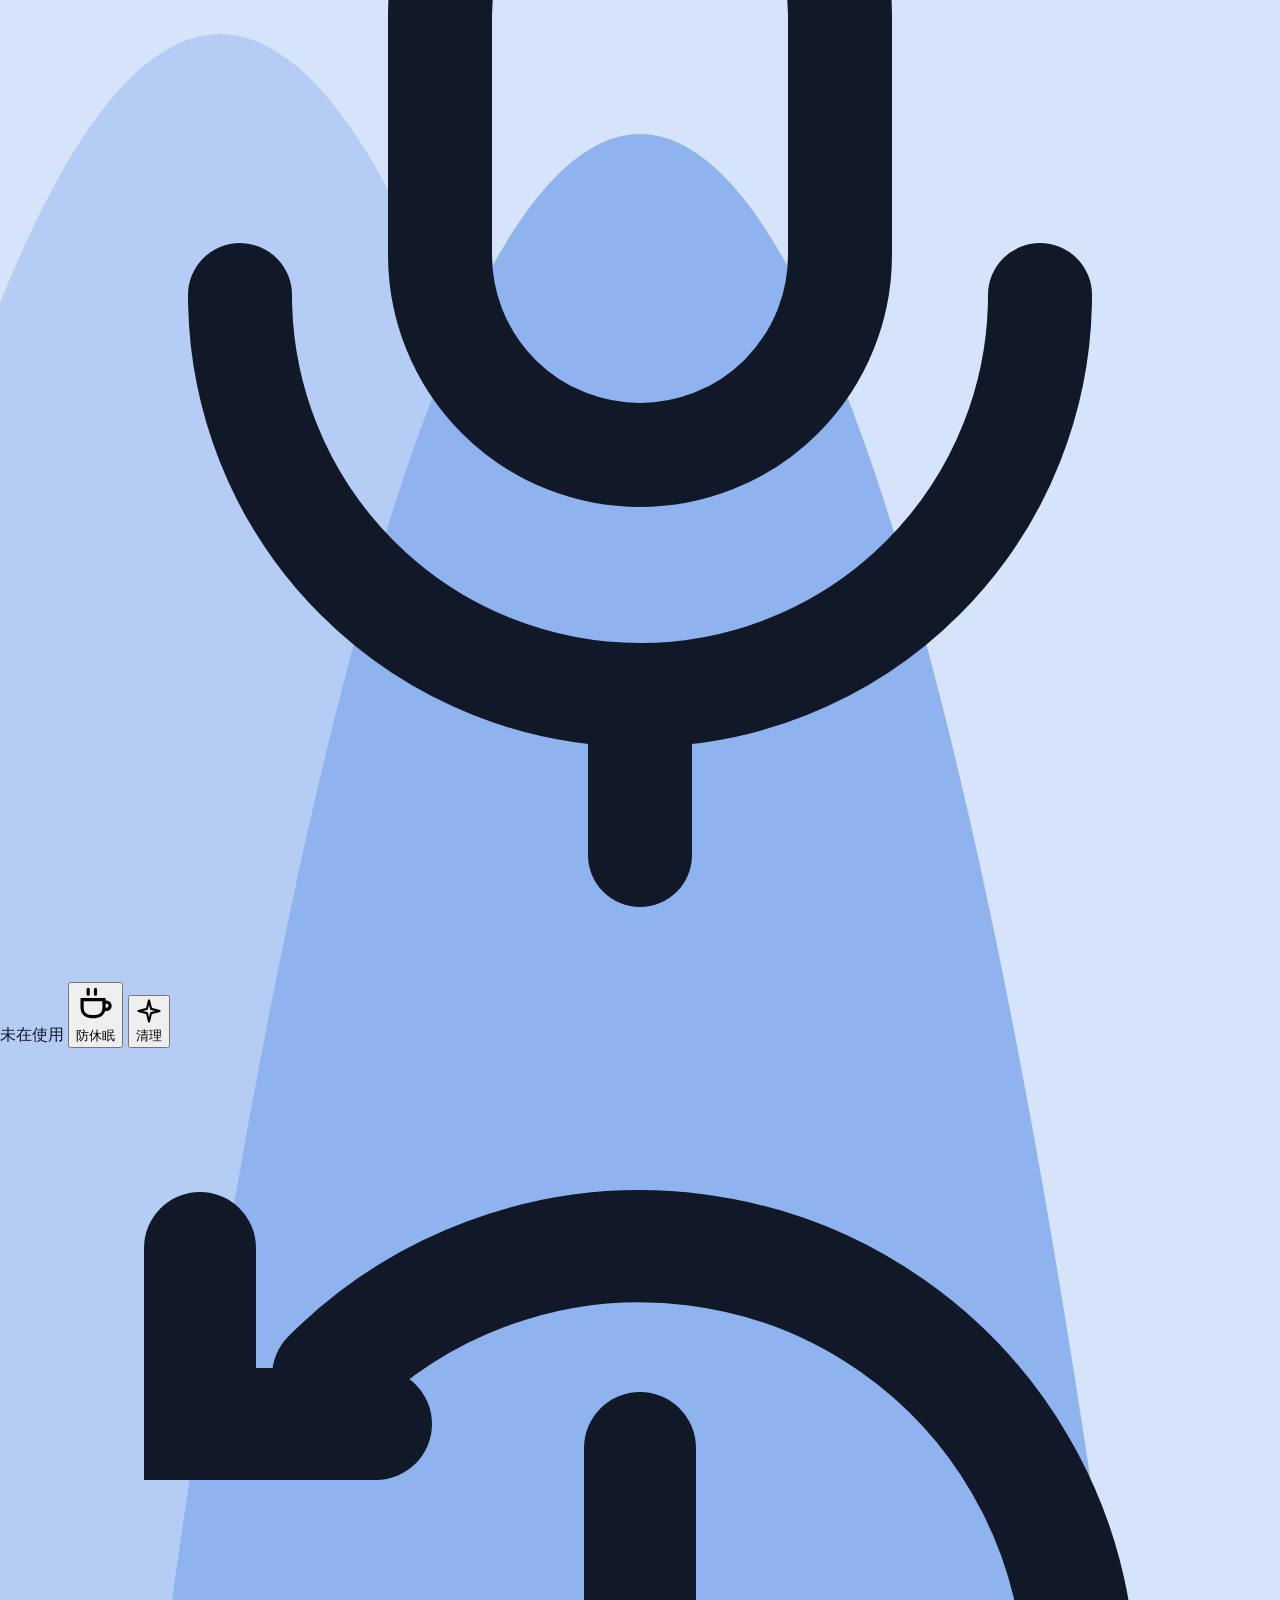
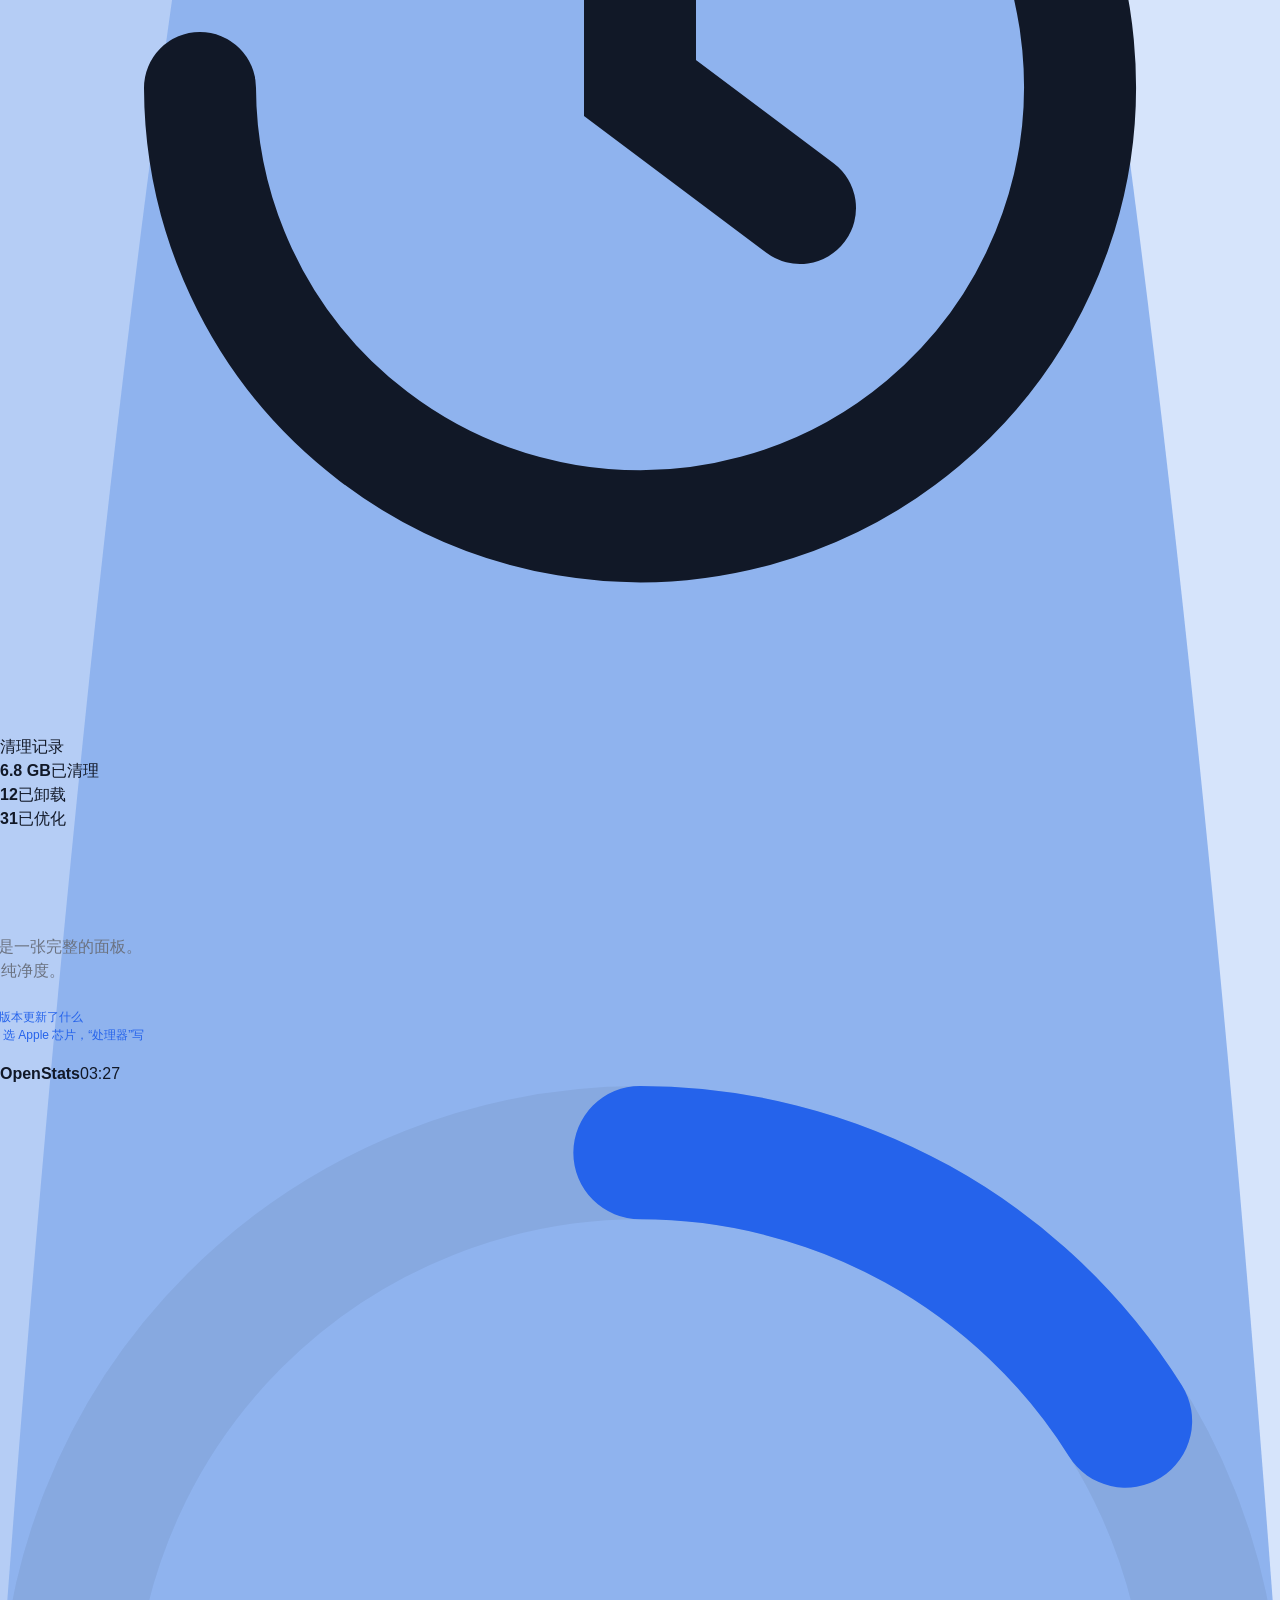
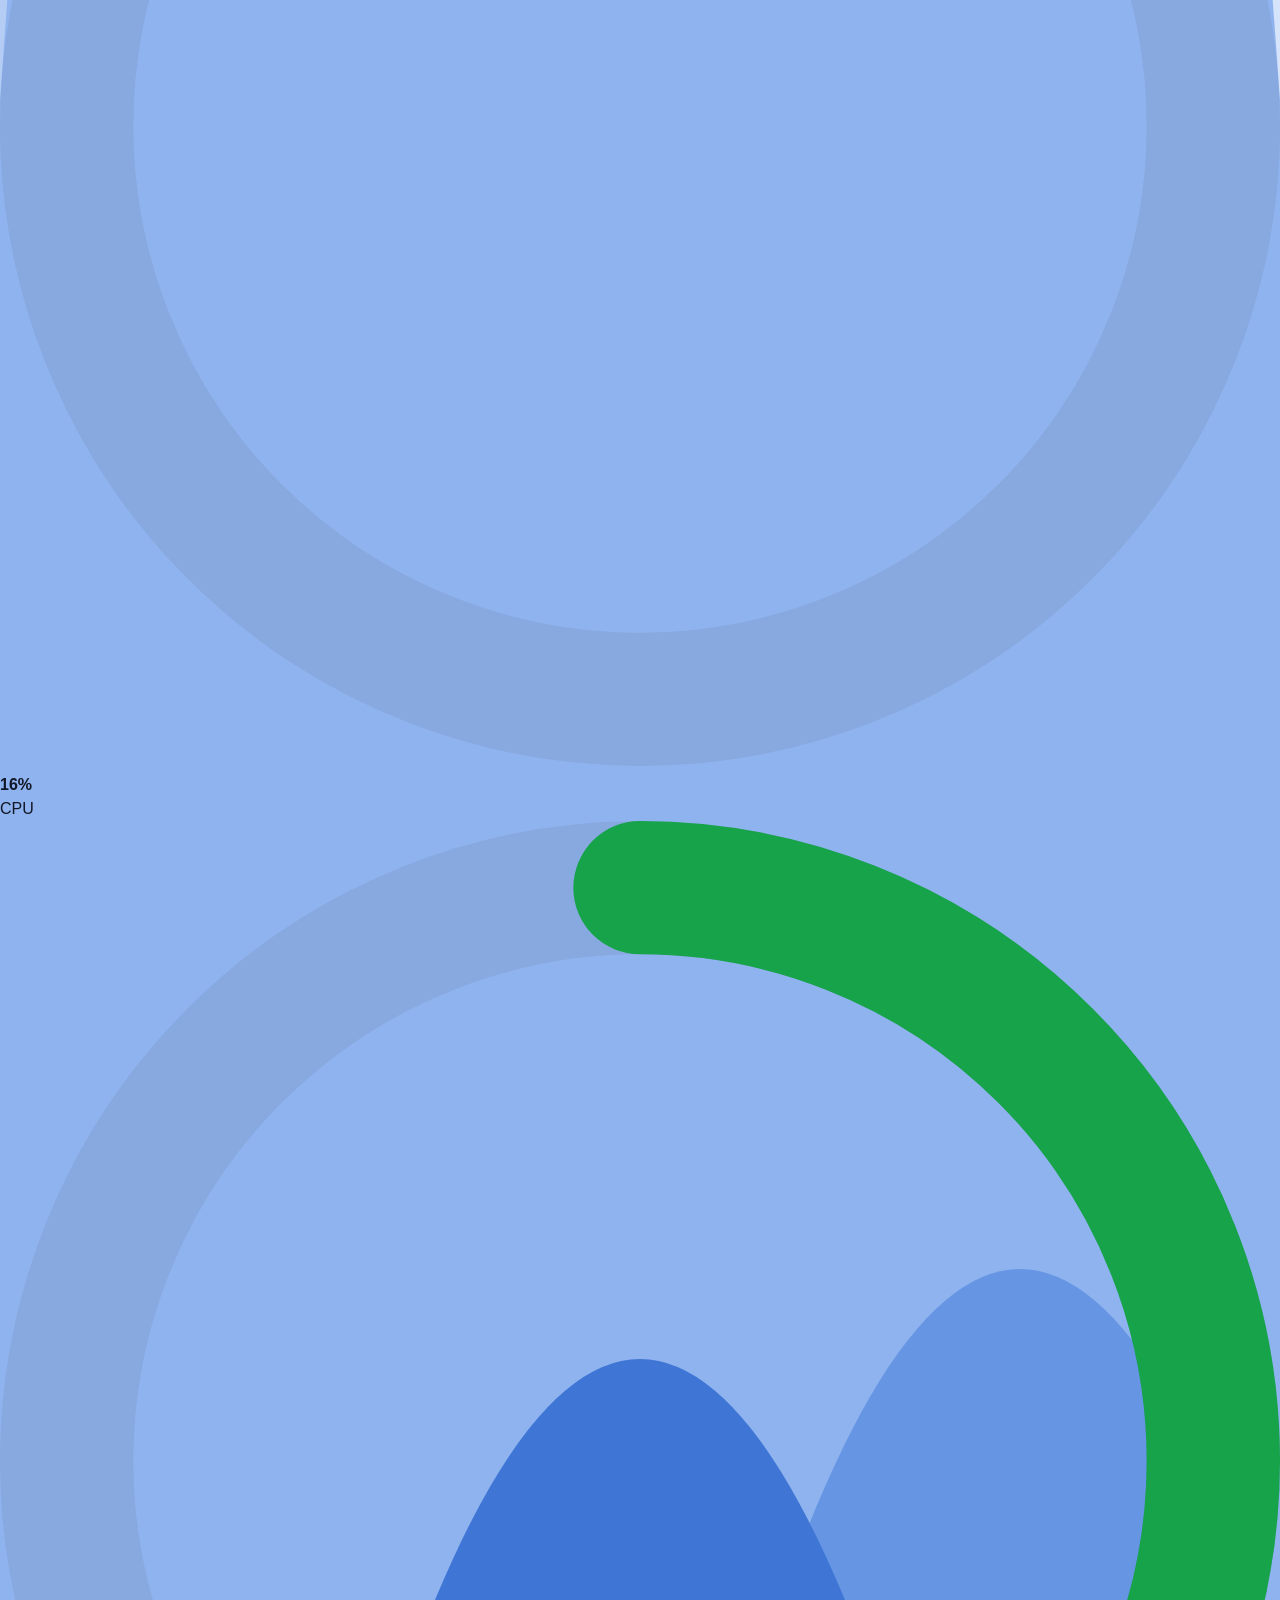
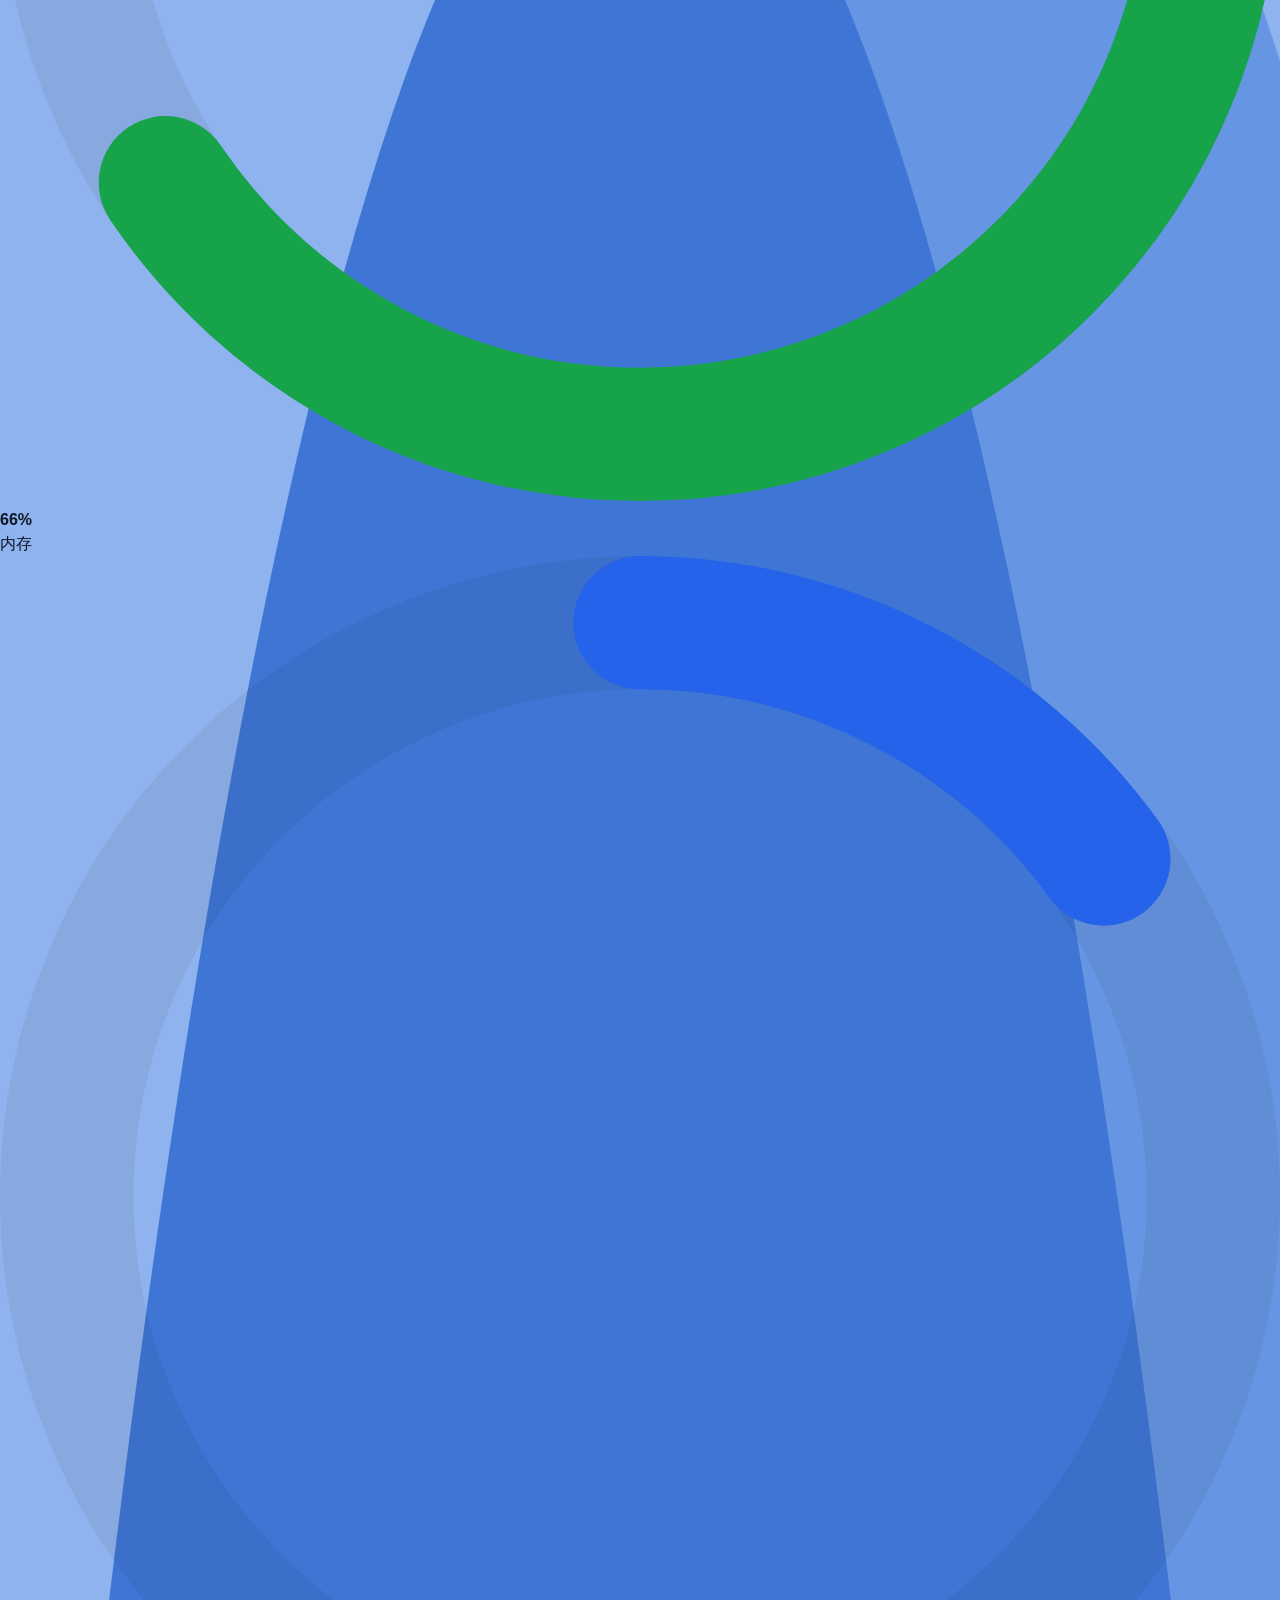
==== commit 8eb9d119: "Merge 5843face6ef8a5bacb042fc58bc31fb90cd6ab31 into 487ec6c823d356a91a9a6ac69043d7a1e8c63047" ====
--- a/web/index.html
+++ b/web/index.html
@@ -60,8 +60,8 @@
         <a role="menuitem" href="#top">关于 OpenStats</a>
         <a role="menuitem" href="#privacy">隐私说明</a>
         <hr>
-        <a role="menuitem" href="download/OpenStats-0.7.0-AppleSilicon.dmg" download>下载 Apple 芯片版</a>
-        <a role="menuitem" href="download/OpenStats-0.7.0-Intel.dmg" download>下载 Intel 版</a>
+        <a role="menuitem" href="download/OpenStats-0.7.3-AppleSilicon.dmg" download>下载 Apple 芯片版</a>
+        <a role="menuitem" href="download/OpenStats-0.7.3-Intel.dmg" download>下载 Intel 版</a>
         <a role="menuitem" href="#install">用 Homebrew 安装</a>
         <hr>
         <a role="menuitem" href="https://github.com/gentpan/OpenStats">查看源码<span class="mb-drop__ext" aria-hidden="true">↗</span></a>
@@ -127,16 +127,16 @@
     <h1 class="hero__title" id="heroTitle">Mac 的状态，<br>抬眼就看见</h1>
     <p class="hero__lead">CPU、GPU、内存、网络与温度常驻菜单栏，点开就是一张完整的面板。还能调风扇、防休眠、一键清理、卸载应用、检测 IP 纯净度。</p>
     <div class="hero__actions">
-      <a class="dl-btn" href="download/OpenStats-0.7.0-AppleSilicon.dmg" download>
+      <a class="dl-btn" href="download/OpenStats-0.7.3-AppleSilicon.dmg" download>
         <svg width="15" height="18" viewBox="0 0 14 17" fill="currentColor" aria-hidden="true"><path d="M11.5 9c0-1.9 1.5-2.8 1.6-2.9-.9-1.3-2.2-1.5-2.7-1.5-1.1-.1-2.2.7-2.8.7-.6 0-1.5-.7-2.4-.6-1.2 0-2.4.7-3 1.8-1.3 2.2-.3 5.4 1 7.2.6.8 1.3 1.8 2.2 1.7.9 0 1.2-.6 2.2-.6 1 0 1.3.6 2.2.5.9 0 1.5-.8 2.1-1.7.7-1 .9-1.9.9-1.9s-1.8-.7-1.8-2.7zM9.7 3.2c.5-.6.8-1.4.7-2.2-.7 0-1.6.5-2.1 1.1-.5.6-.9 1.4-.8 2.2.8.1 1.7-.4 2.2-1.1z"/></svg>
         <span>Apple 芯片</span><small>M1 及更新</small>
       </a>
-      <a class="dl-btn dl-btn--ghost" href="download/OpenStats-0.7.0-Intel.dmg" download>
+      <a class="dl-btn dl-btn--ghost" href="download/OpenStats-0.7.3-Intel.dmg" download>
         <svg width="16" height="16" viewBox="0 0 16 16" fill="none" stroke="currentColor" stroke-width="1.3" aria-hidden="true"><rect x="4" y="4" width="8" height="8" rx="1.5"/><path d="M6 1.5v2.5M10 1.5v2.5M6 12v2.5M10 12v2.5M1.5 6H4M1.5 10H4M12 6h2.5M12 10h2.5"/></svg>
         <span>Intel 芯片</span><small>Intel 机型</small>
       </a>
     </div>
-    <p class="hero__meta">版本 0.7.0 · macOS 14 Sonoma 及以上 · 已签名并经 Apple 公证 · <a href="#changelog">这个版本更新了什么</a></p>
+    <p class="hero__meta">版本 0.7.3 · macOS 14 Sonoma 及以上 · 已签名并经 Apple 公证 · <a href="#changelog">这个版本更新了什么</a></p>
     <p class="hero__hint">不确定是哪种？点左上角苹果菜单 → 关于本机：“芯片”写着 Apple M… 选 Apple 芯片，“处理器”写着 Intel 选 Intel。</p>
   </section>
 
@@ -307,14 +307,14 @@
         <p>Apple 芯片版与 Intel 版都经过 Developer ID 签名和 Apple 公证。</p>
       </div>
       <div class="download reveal">
-        <a class="dl-card" href="download/OpenStats-0.7.0-AppleSilicon.dmg" download>
+        <a class="dl-card" href="download/OpenStats-0.7.3-AppleSilicon.dmg" download>
           <b>Apple 芯片</b><span>M1、M2、M3、M4、M5 系列</span><em>下载 DMG</em>
         </a>
-        <a class="dl-card" href="download/OpenStats-0.7.0-Intel.dmg" download>
+        <a class="dl-card" href="download/OpenStats-0.7.3-Intel.dmg" download>
           <b>Intel 芯片</b><span>2016 年以后的 Intel Mac</span><em>下载 DMG</em>
         </a>
       </div>
-      <p class="hero__meta download__meta">版本 0.7.0 · macOS 14 Sonoma 及以上 · 简体中文与 English 界面 · <a href="#changelog">这个版本更新了什么</a></p>
+      <p class="hero__meta download__meta">版本 0.7.3 · macOS 14 Sonoma 及以上 · 简体中文与 English 界面 · <a href="#changelog">这个版本更新了什么</a></p>
       <div class="brew reveal" id="install">
         <span class="brew__label">Homebrew</span>
         <code class="brew__cmd">brew tap gentpan/tap &amp;&amp; brew trust gentpan/tap &amp;&amp; brew install --cask openstats</code>
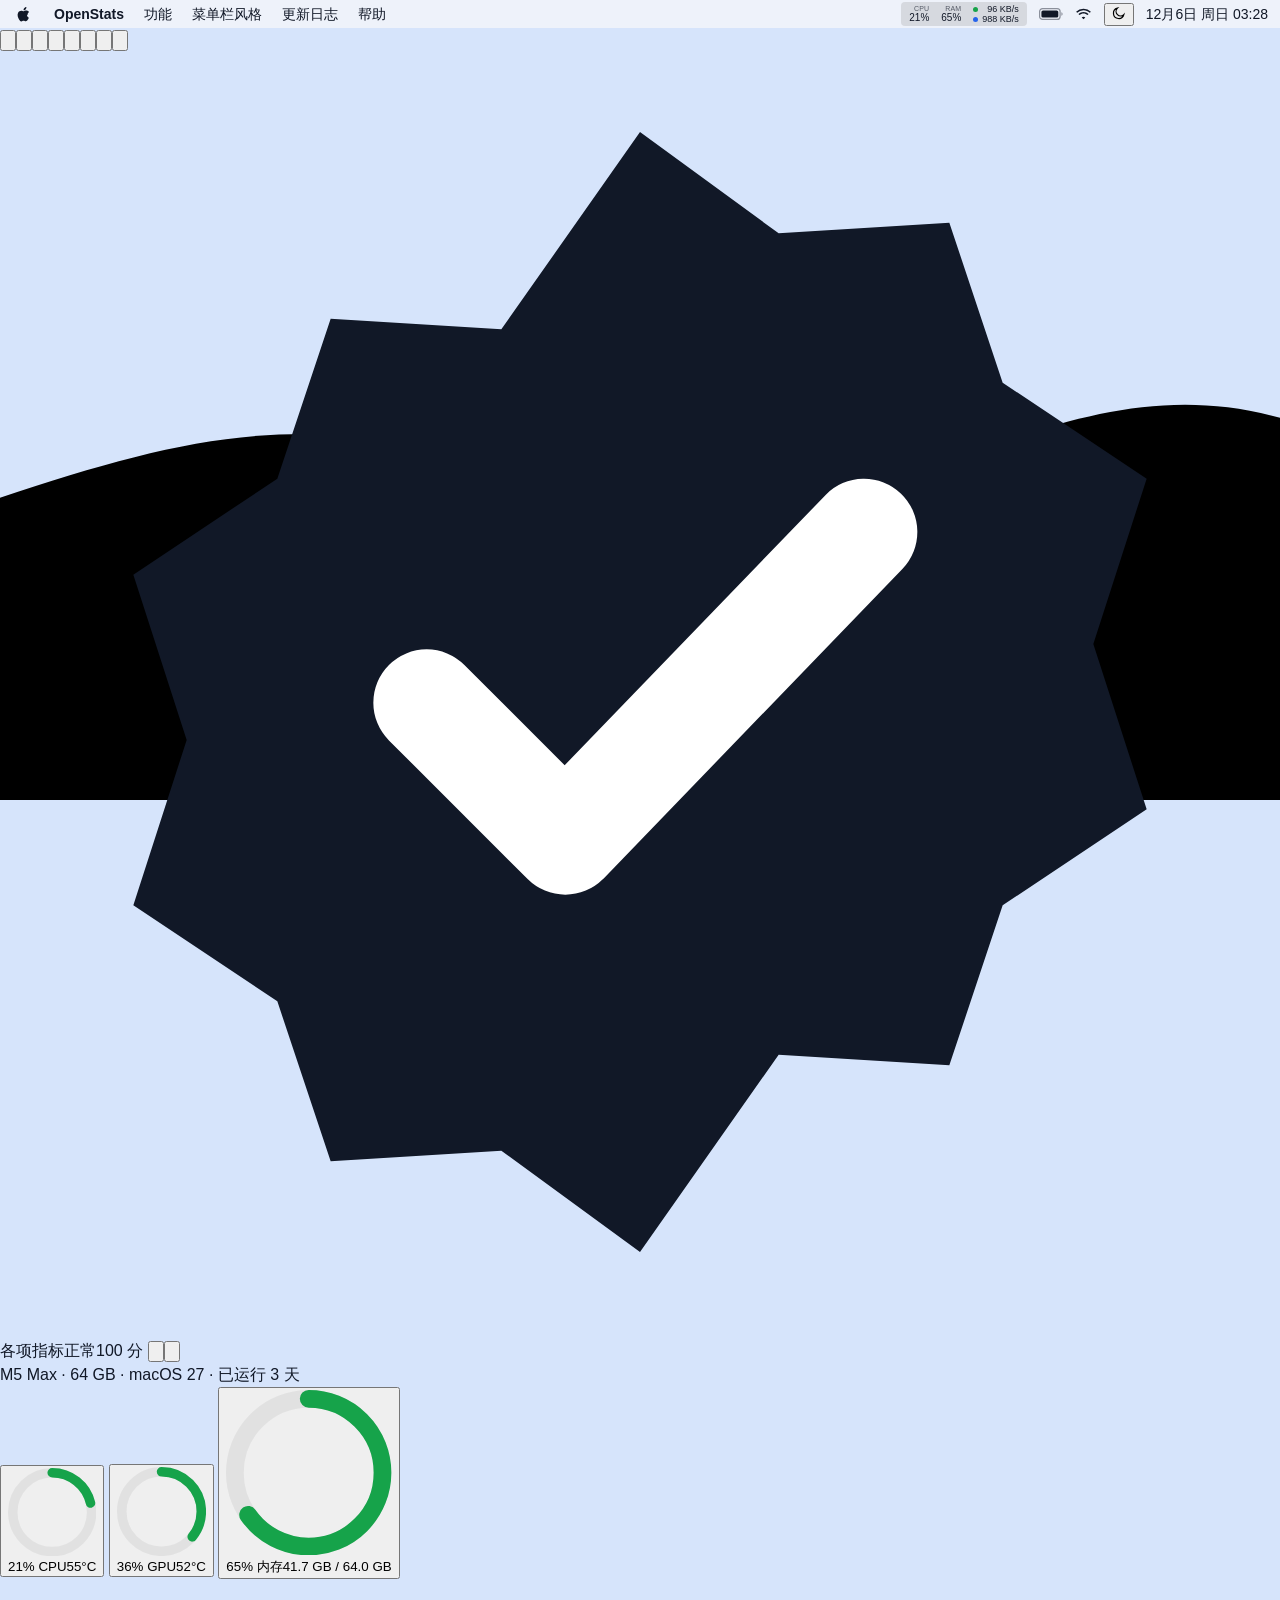
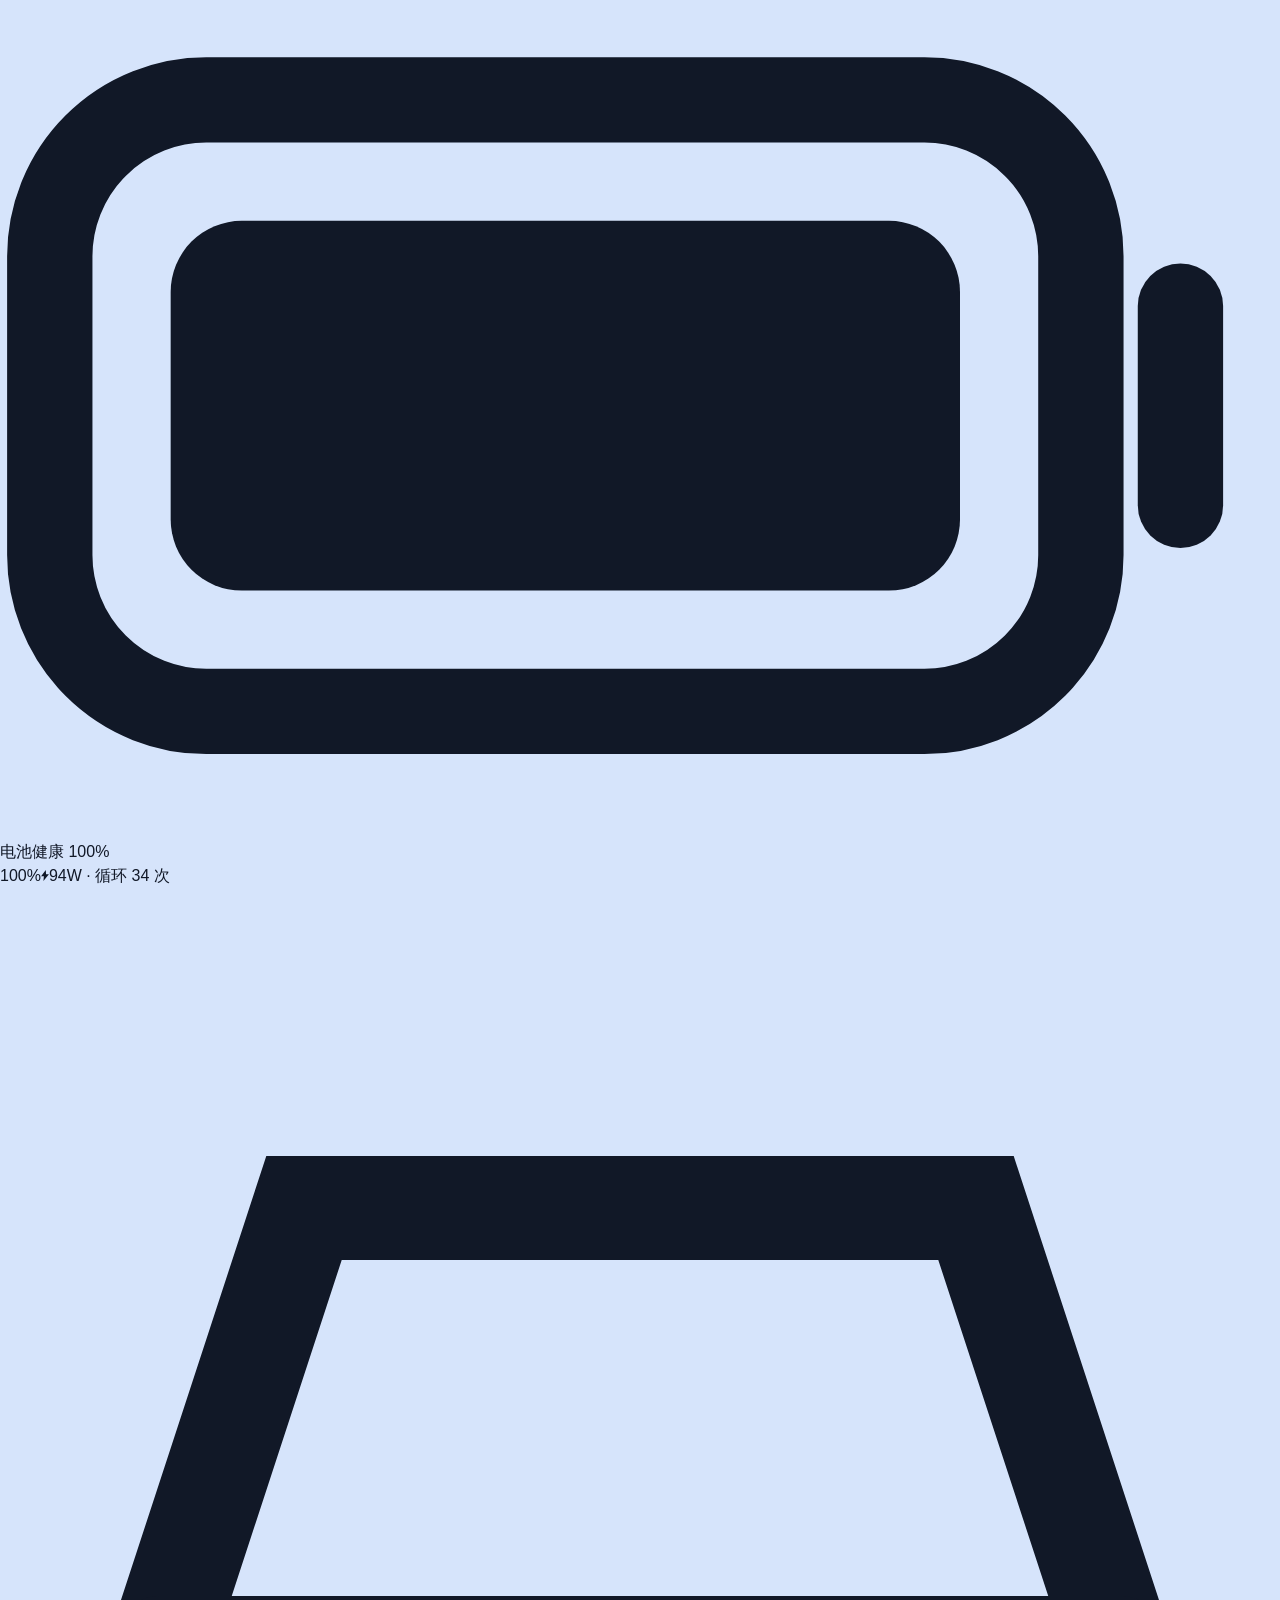
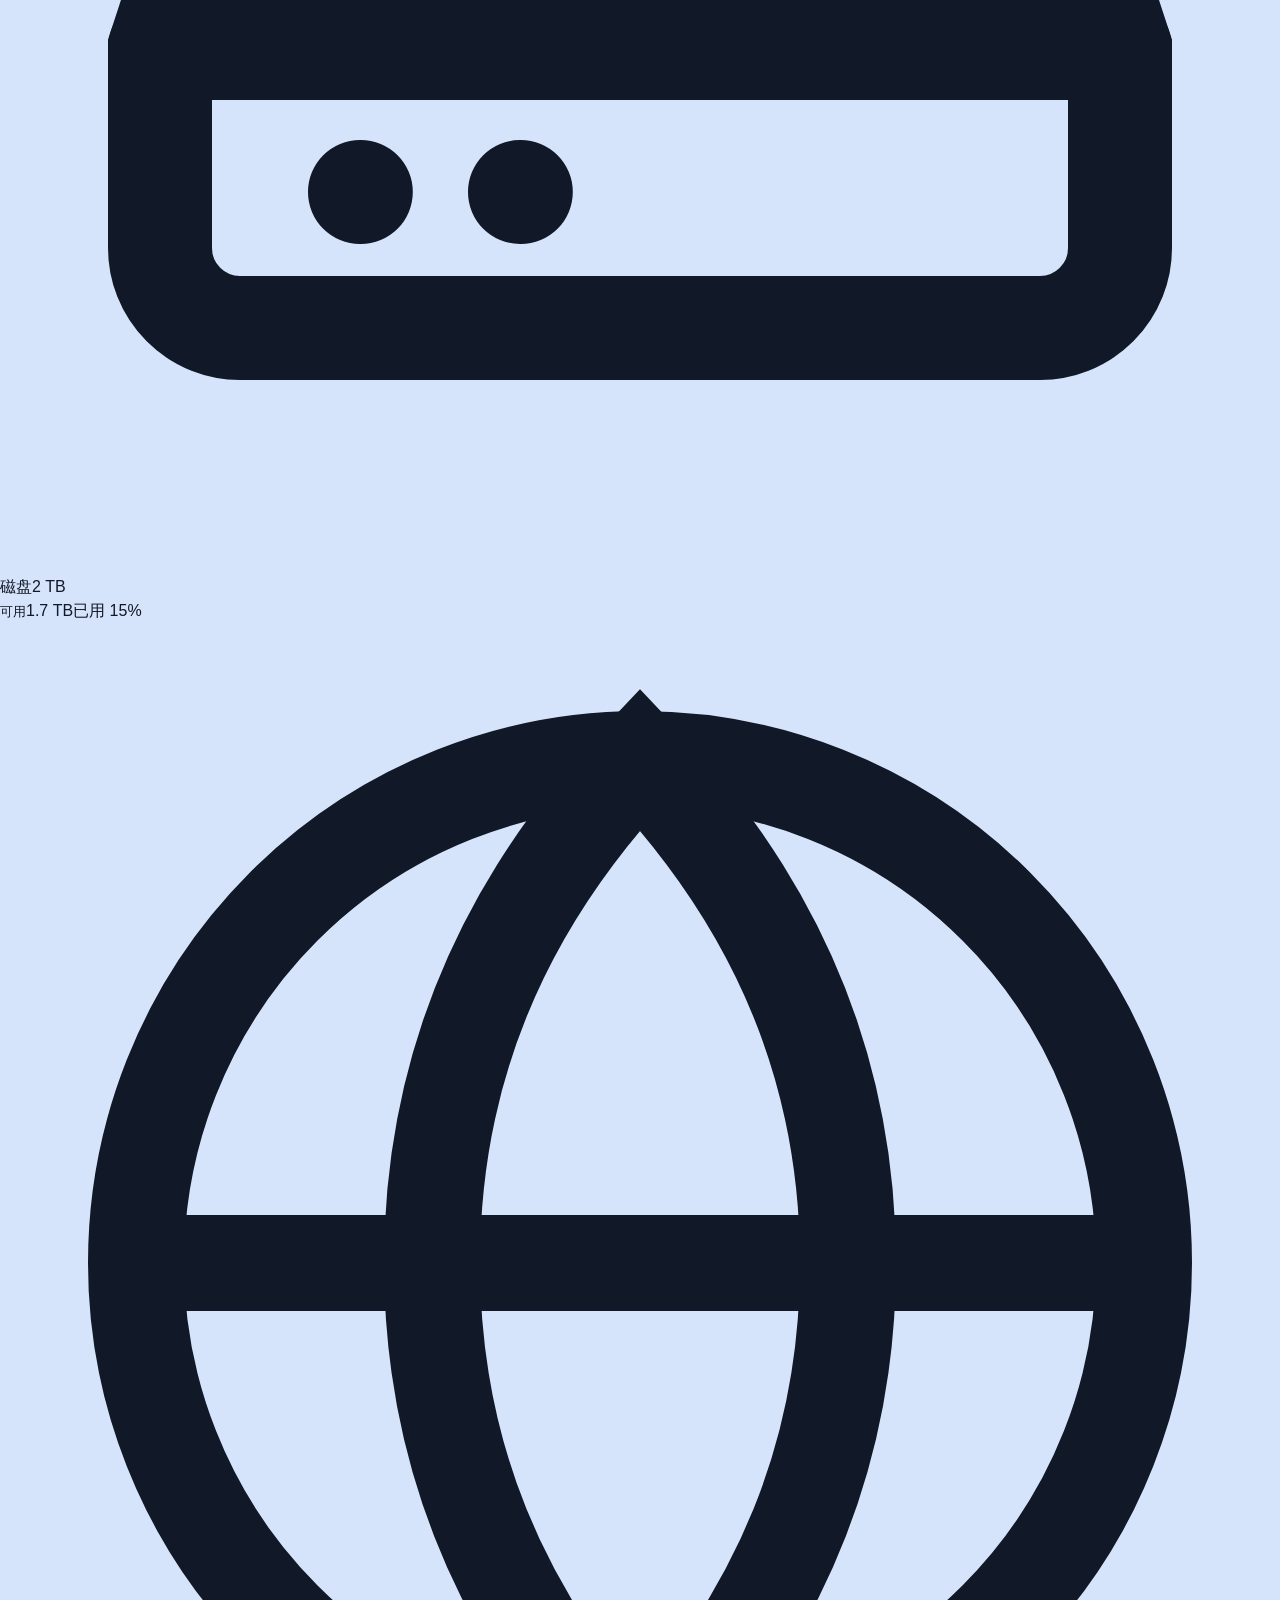
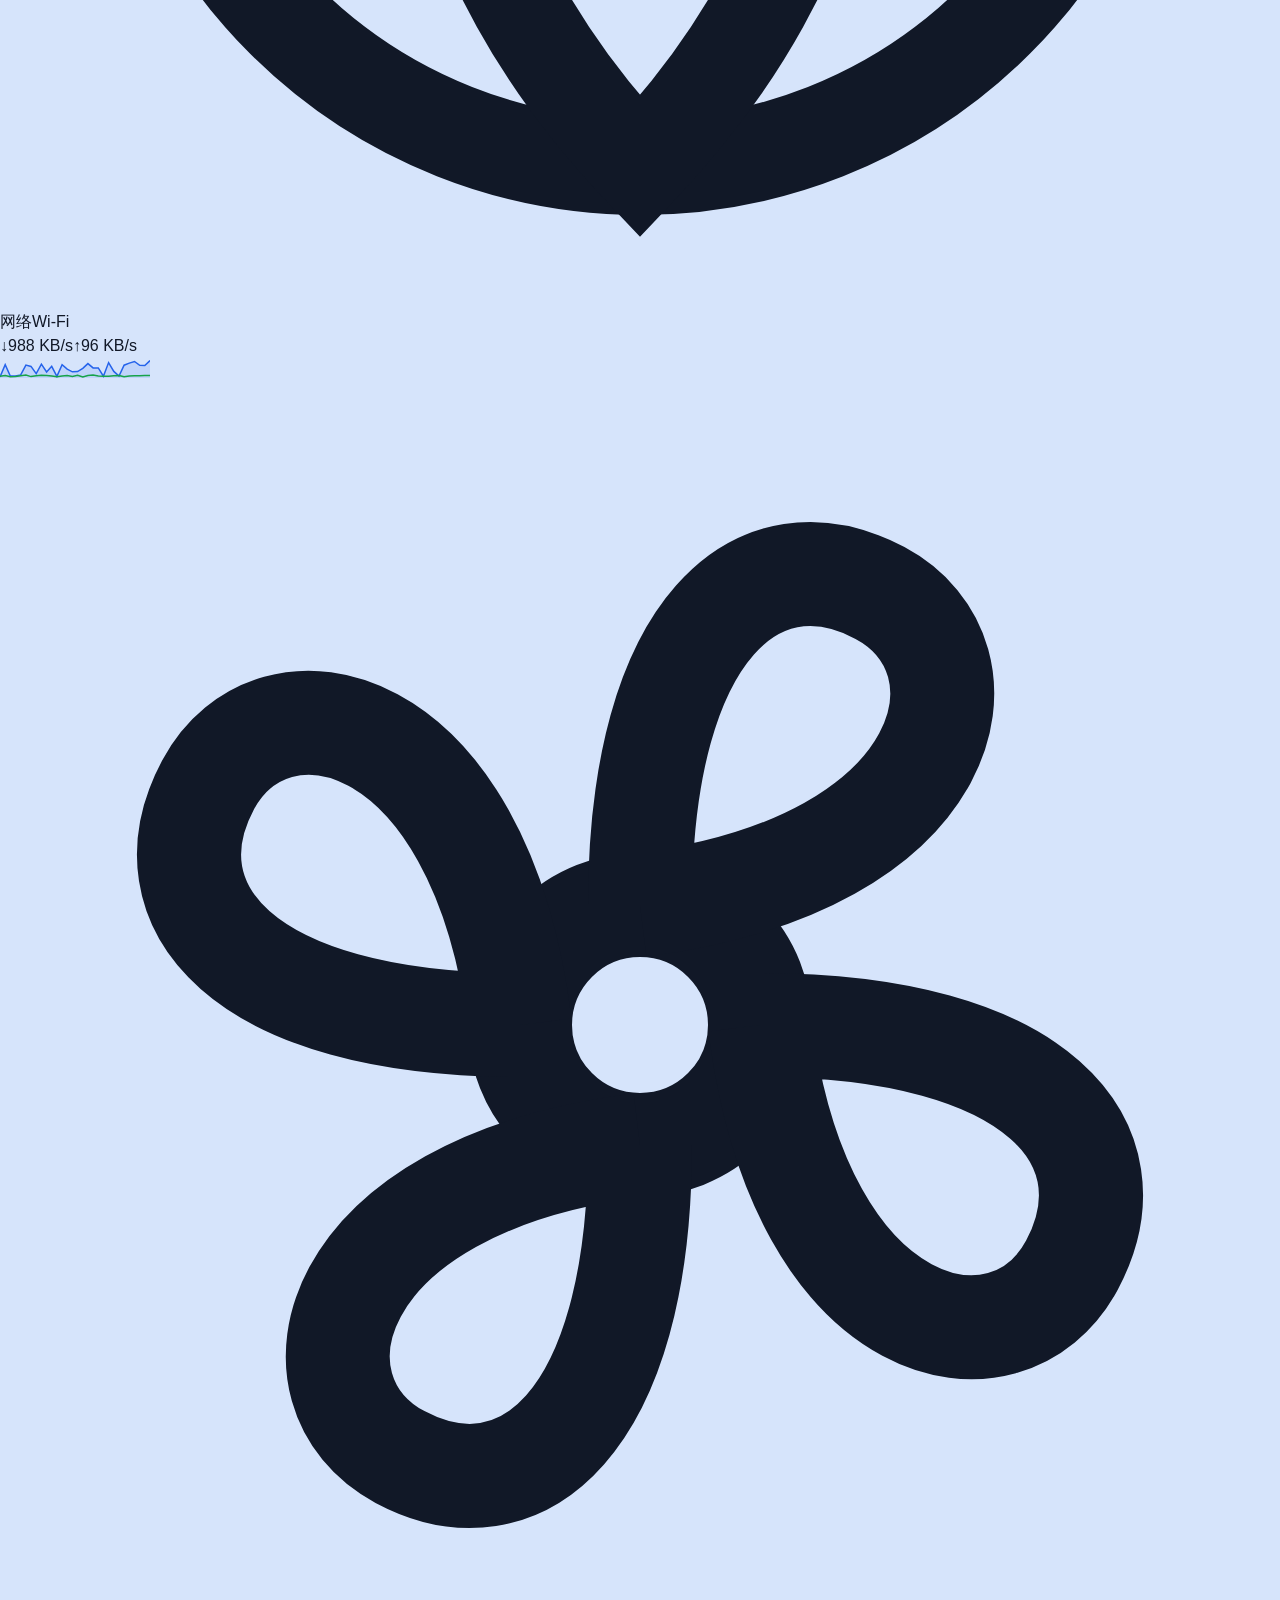
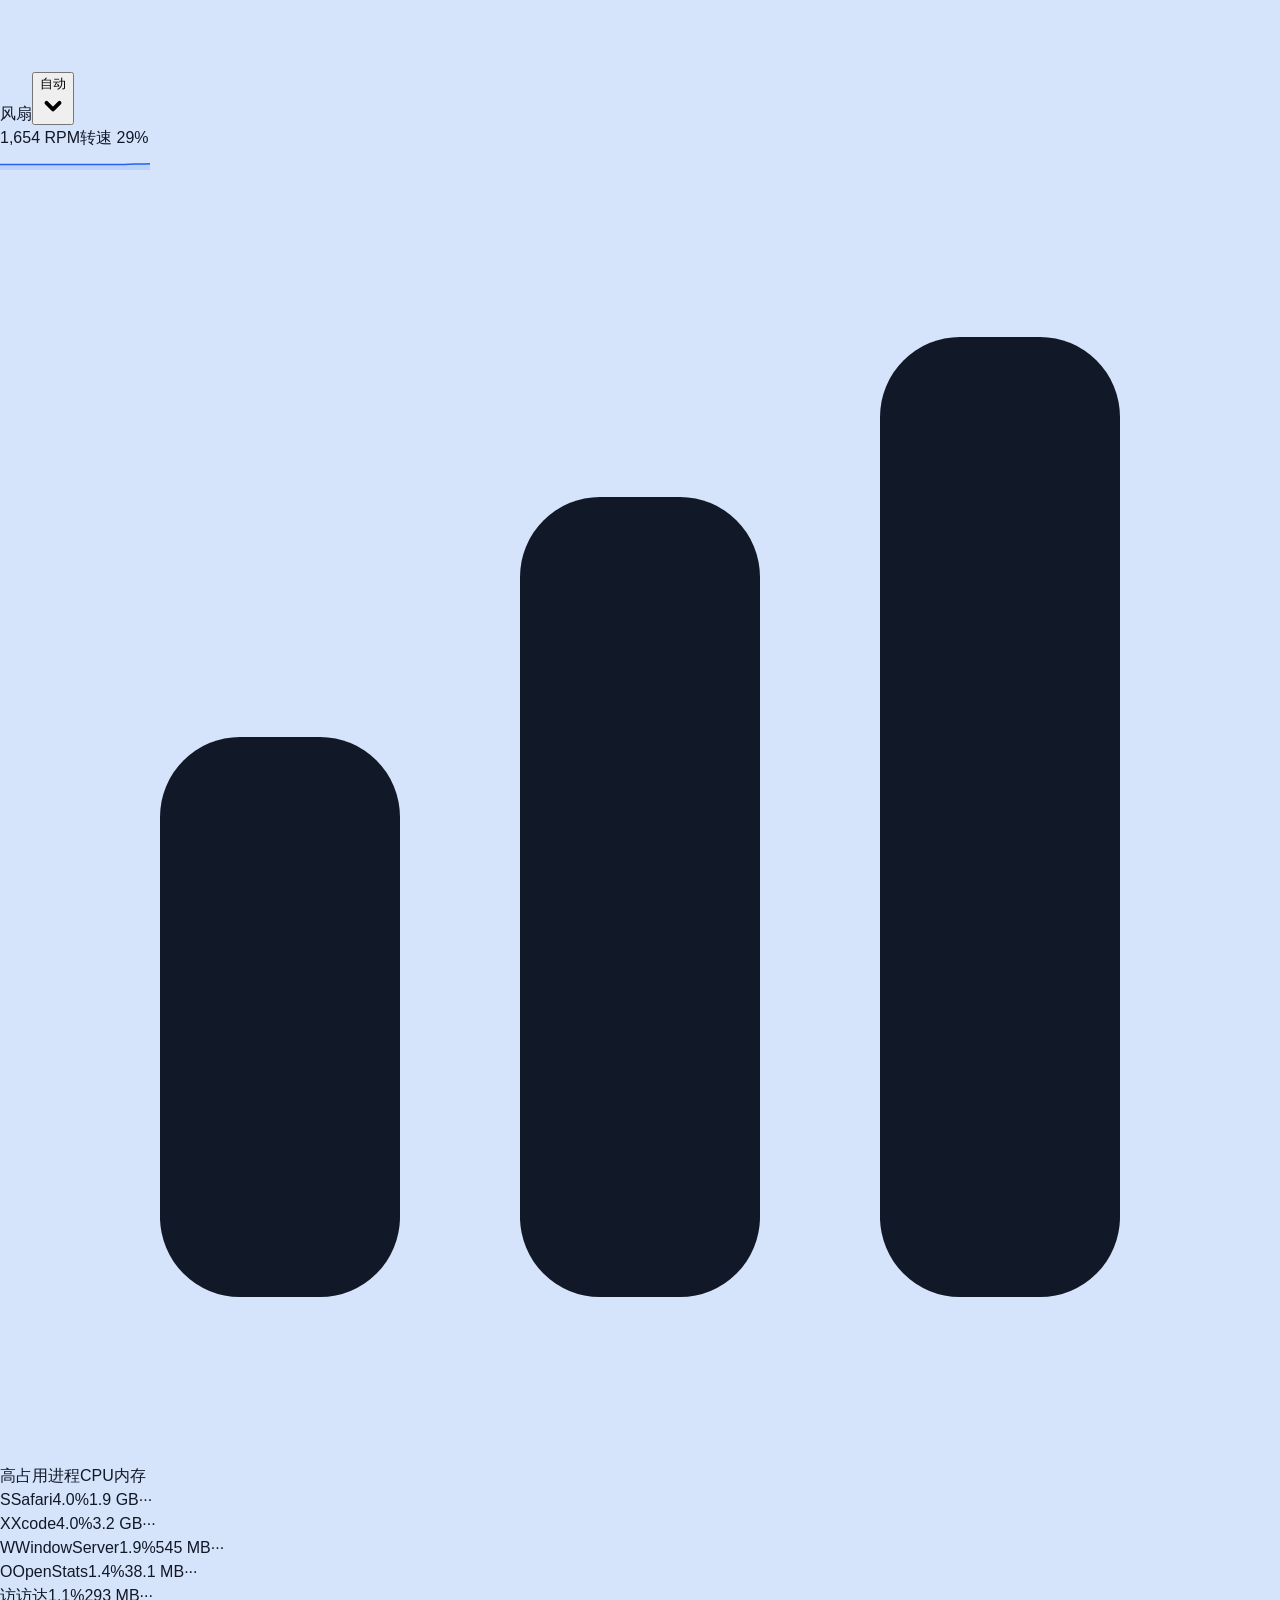
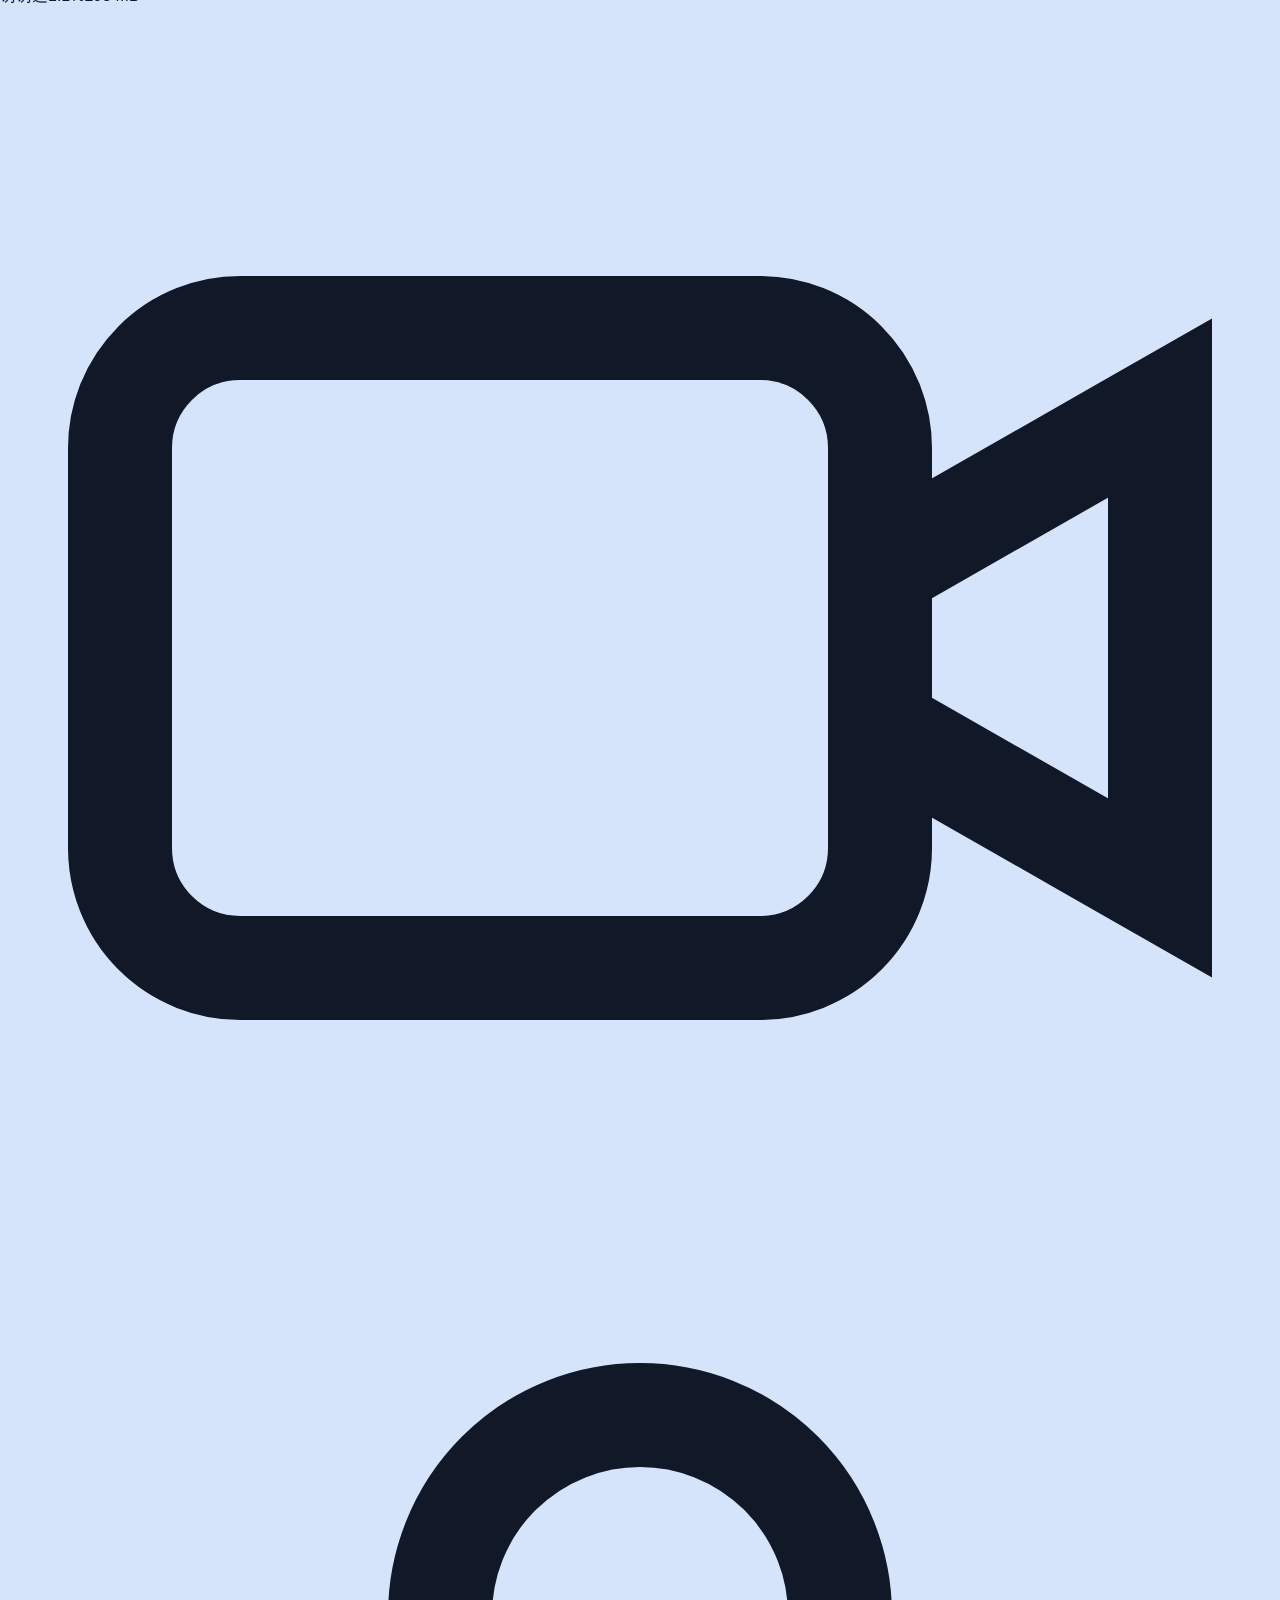
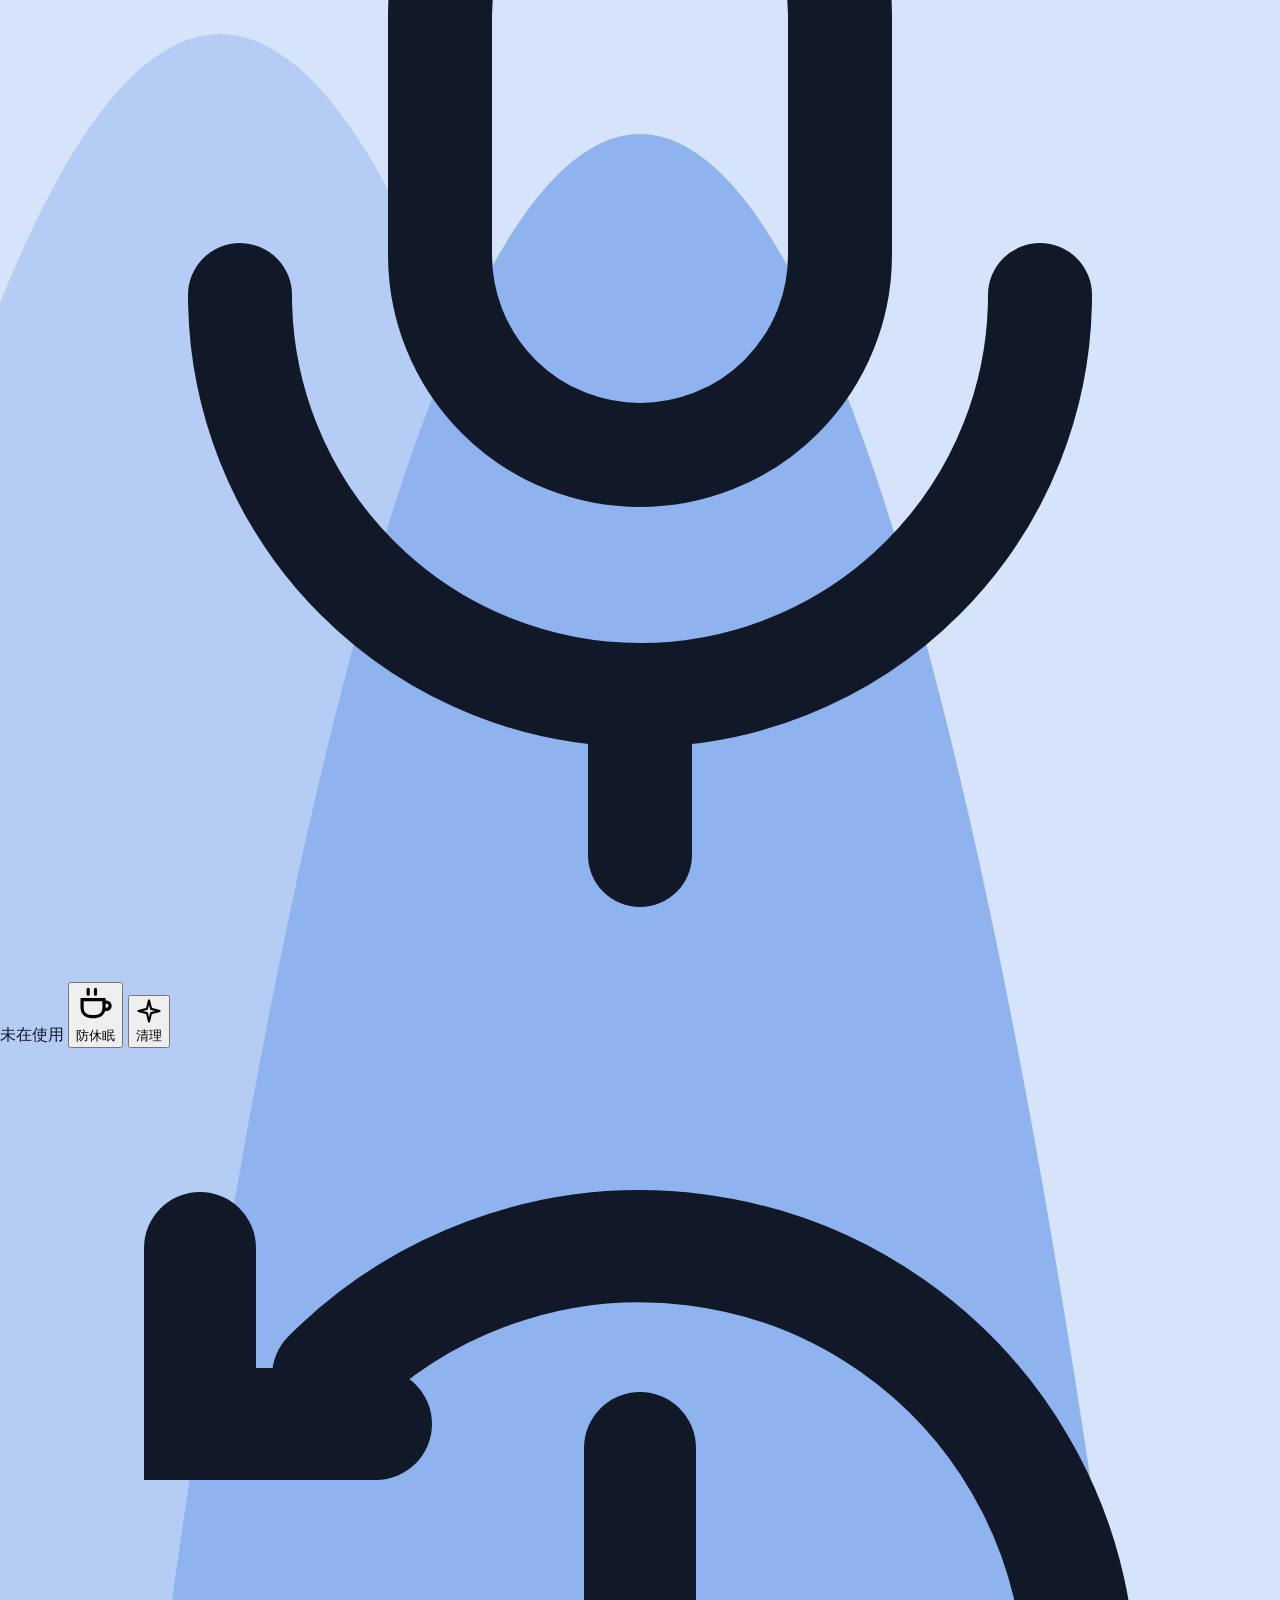
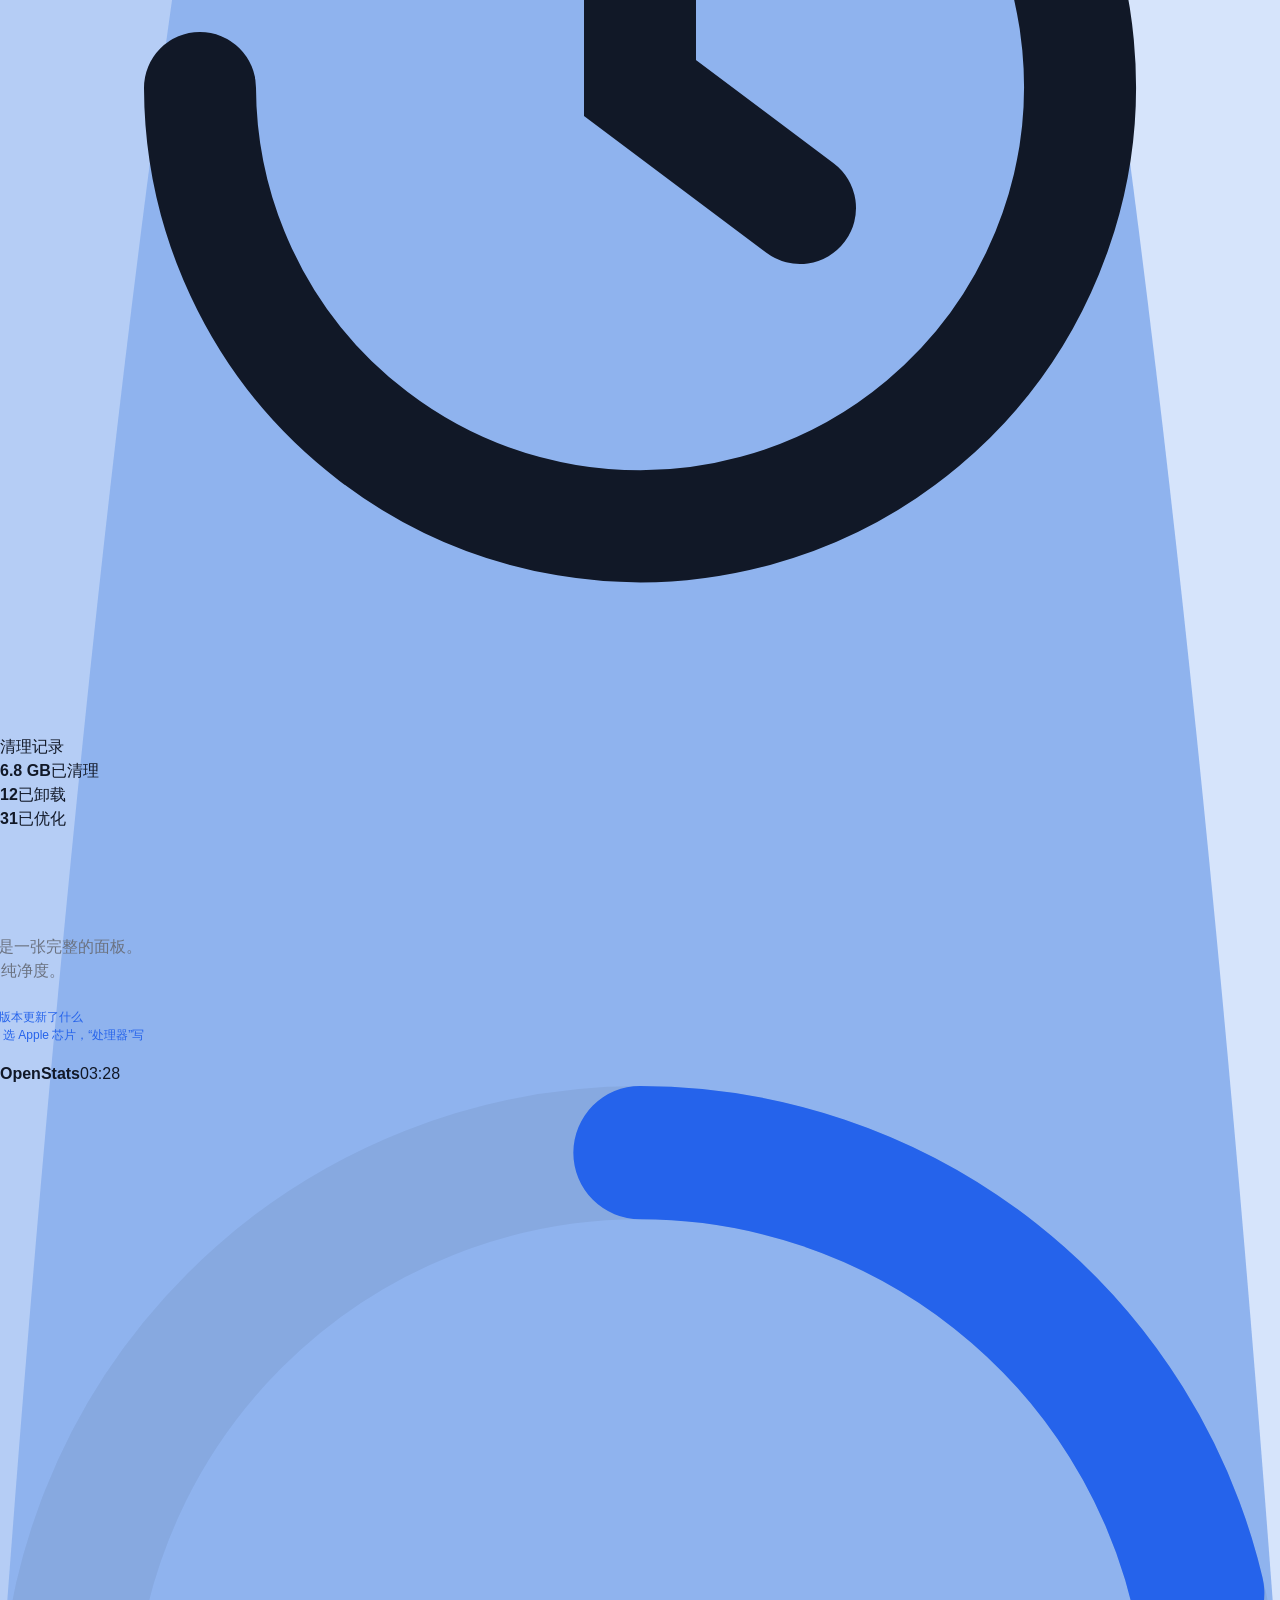
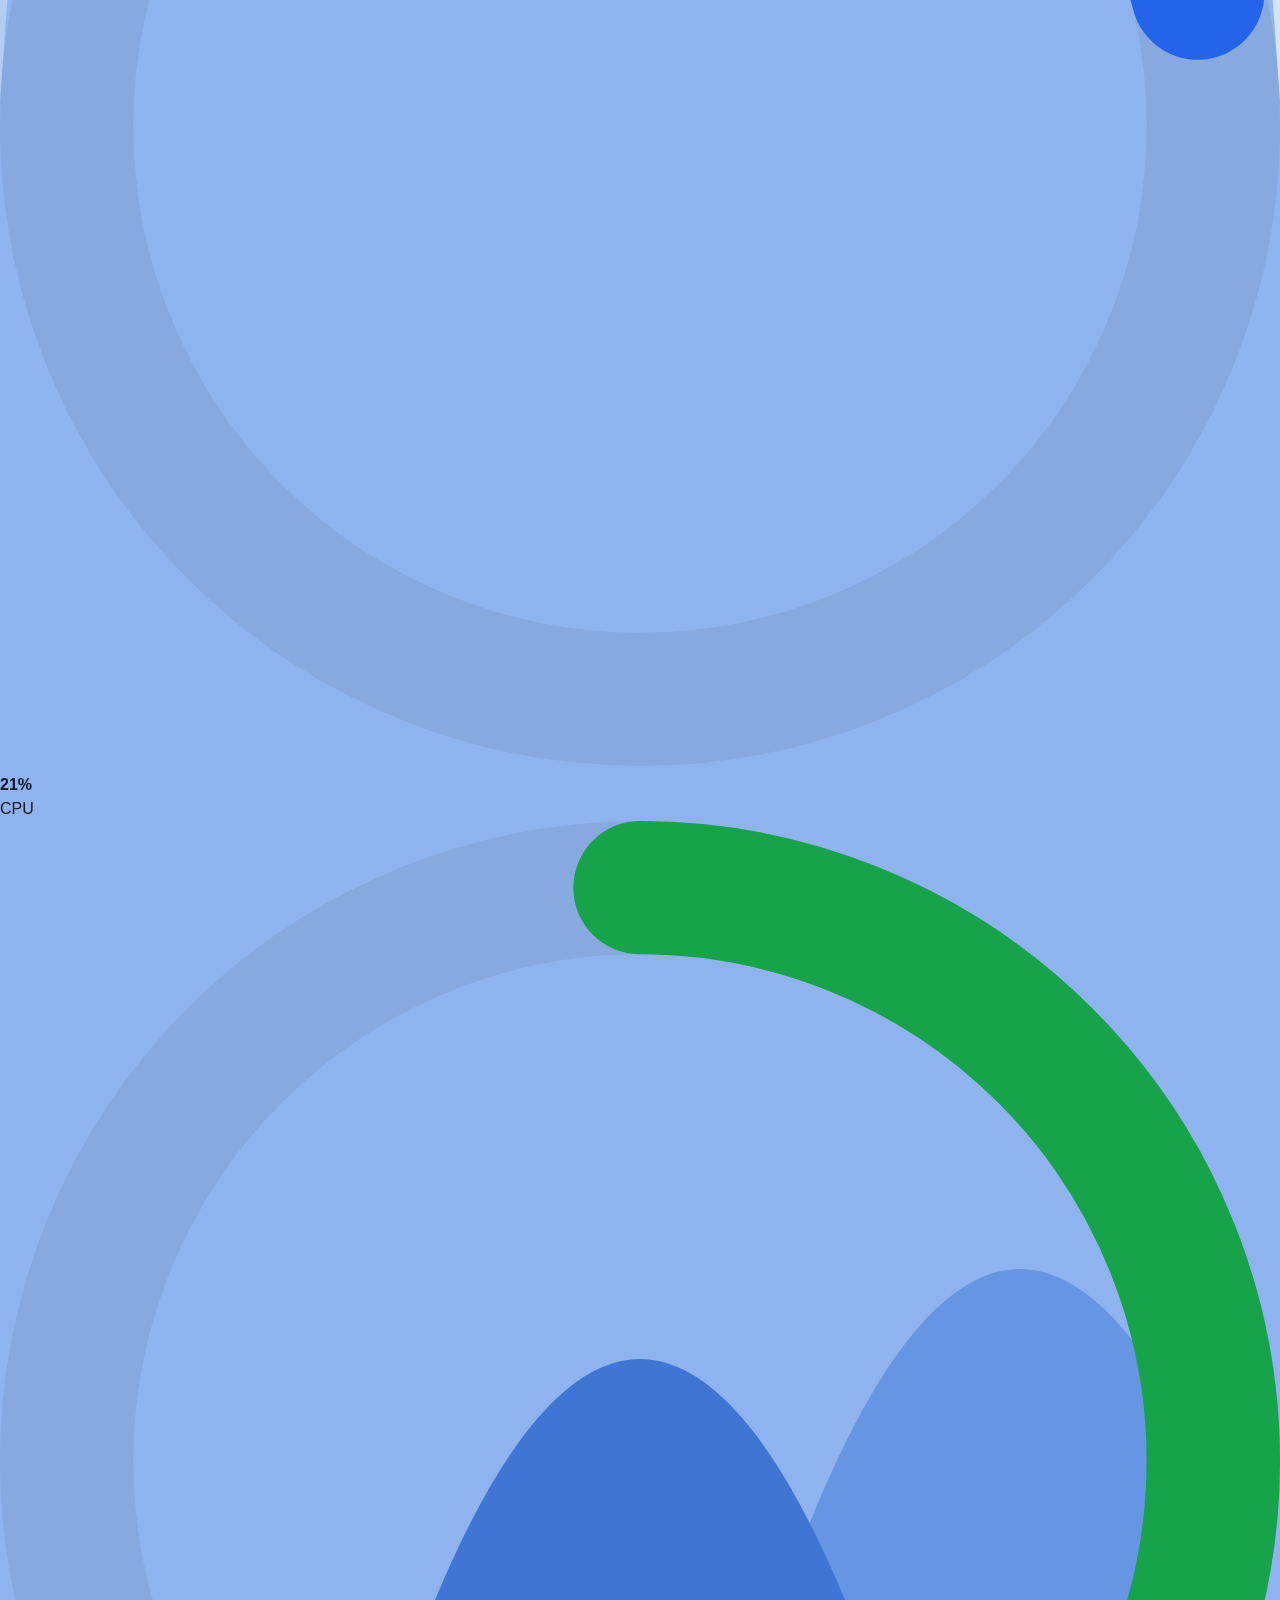
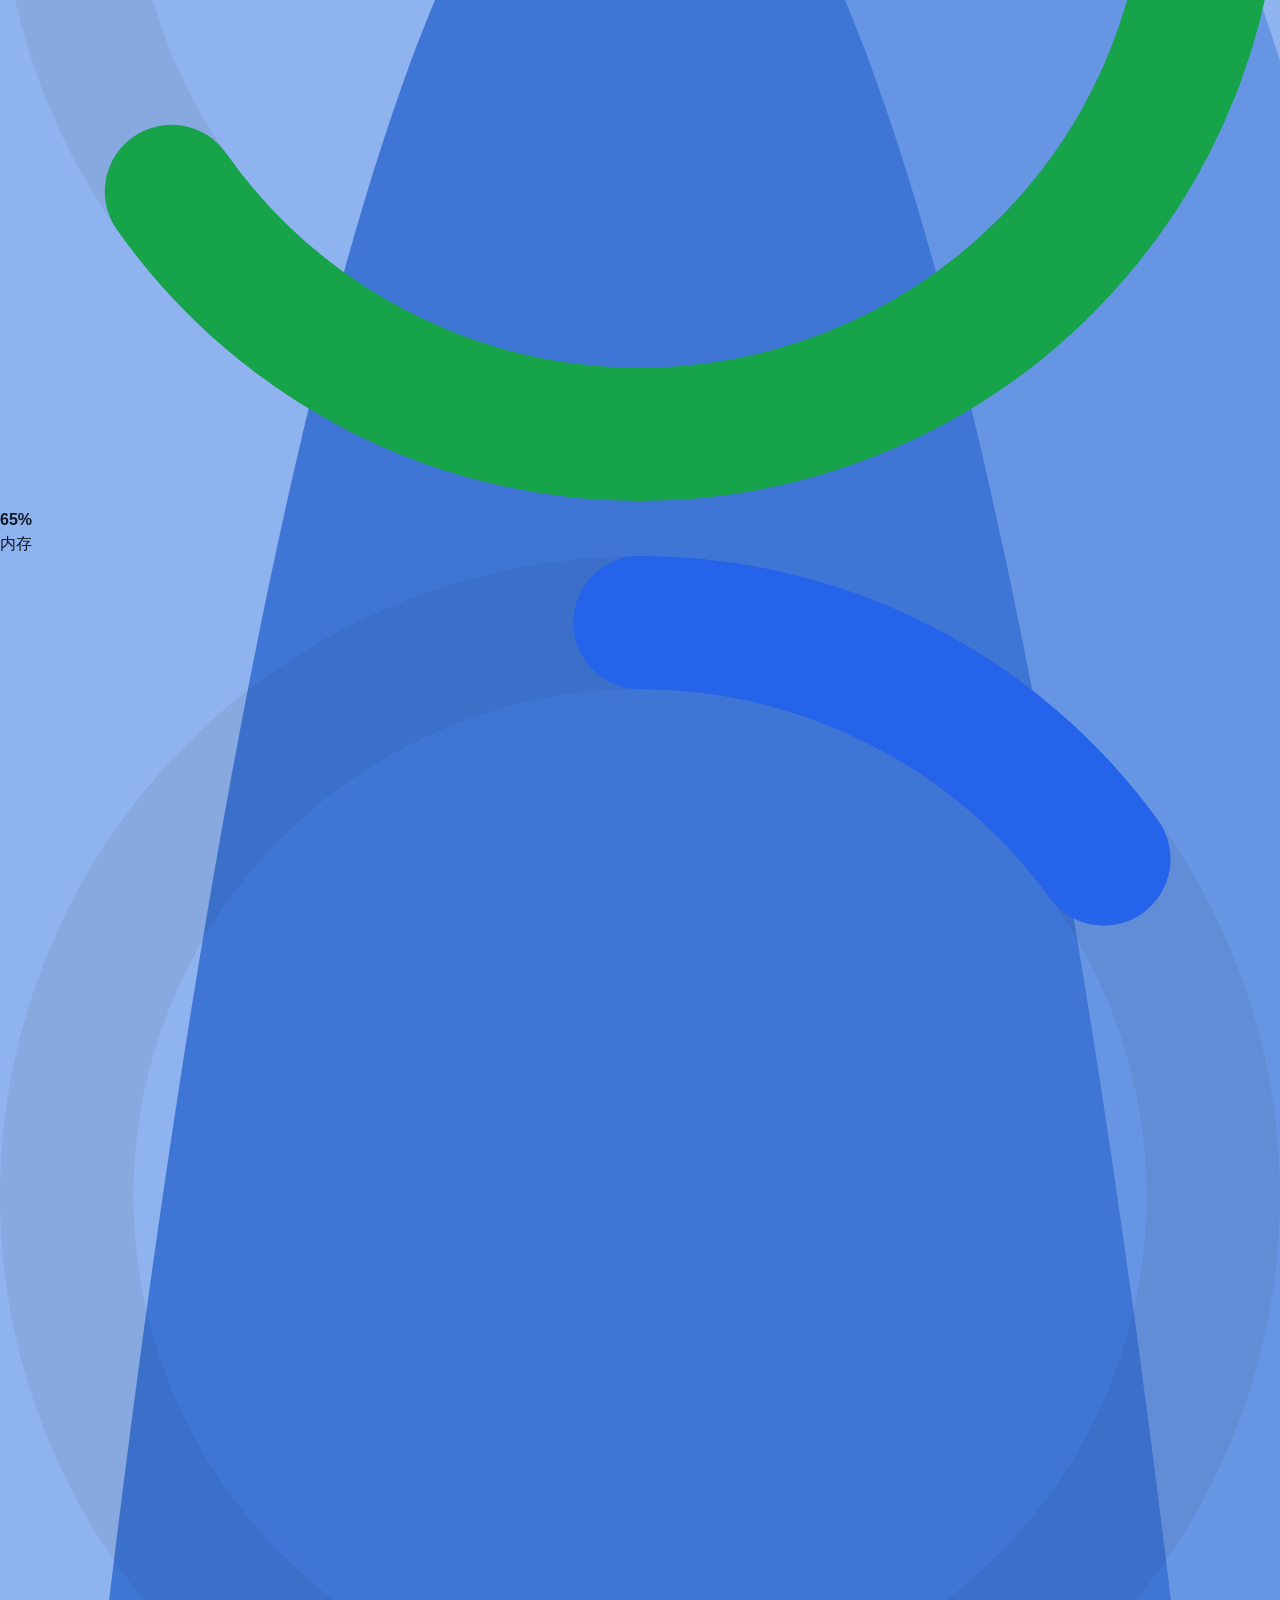
==== commit 125da40e: "Release 0.7.5 (0141)" ====
--- a/web/index.html
+++ b/web/index.html
@@ -60,8 +60,8 @@
         <a role="menuitem" href="#top">关于 OpenStats</a>
         <a role="menuitem" href="#privacy">隐私说明</a>
         <hr>
-        <a role="menuitem" href="download/OpenStats-0.7.3-AppleSilicon.dmg" download>下载 Apple 芯片版</a>
-        <a role="menuitem" href="download/OpenStats-0.7.3-Intel.dmg" download>下载 Intel 版</a>
+        <a role="menuitem" href="download/OpenStats-0.7.0-AppleSilicon.dmg" download>下载 Apple 芯片版</a>
+        <a role="menuitem" href="download/OpenStats-0.7.0-Intel.dmg" download>下载 Intel 版</a>
         <a role="menuitem" href="#install">用 Homebrew 安装</a>
         <hr>
         <a role="menuitem" href="https://github.com/gentpan/OpenStats">查看源码<span class="mb-drop__ext" aria-hidden="true">↗</span></a>
@@ -127,16 +127,16 @@
     <h1 class="hero__title" id="heroTitle">Mac 的状态，<br>抬眼就看见</h1>
     <p class="hero__lead">CPU、GPU、内存、网络与温度常驻菜单栏，点开就是一张完整的面板。还能调风扇、防休眠、一键清理、卸载应用、检测 IP 纯净度。</p>
     <div class="hero__actions">
-      <a class="dl-btn" href="download/OpenStats-0.7.3-AppleSilicon.dmg" download>
+      <a class="dl-btn" href="download/OpenStats-0.7.0-AppleSilicon.dmg" download>
         <svg width="15" height="18" viewBox="0 0 14 17" fill="currentColor" aria-hidden="true"><path d="M11.5 9c0-1.9 1.5-2.8 1.6-2.9-.9-1.3-2.2-1.5-2.7-1.5-1.1-.1-2.2.7-2.8.7-.6 0-1.5-.7-2.4-.6-1.2 0-2.4.7-3 1.8-1.3 2.2-.3 5.4 1 7.2.6.8 1.3 1.8 2.2 1.7.9 0 1.2-.6 2.2-.6 1 0 1.3.6 2.2.5.9 0 1.5-.8 2.1-1.7.7-1 .9-1.9.9-1.9s-1.8-.7-1.8-2.7zM9.7 3.2c.5-.6.8-1.4.7-2.2-.7 0-1.6.5-2.1 1.1-.5.6-.9 1.4-.8 2.2.8.1 1.7-.4 2.2-1.1z"/></svg>
         <span>Apple 芯片</span><small>M1 及更新</small>
       </a>
-      <a class="dl-btn dl-btn--ghost" href="download/OpenStats-0.7.3-Intel.dmg" download>
+      <a class="dl-btn dl-btn--ghost" href="download/OpenStats-0.7.0-Intel.dmg" download>
         <svg width="16" height="16" viewBox="0 0 16 16" fill="none" stroke="currentColor" stroke-width="1.3" aria-hidden="true"><rect x="4" y="4" width="8" height="8" rx="1.5"/><path d="M6 1.5v2.5M10 1.5v2.5M6 12v2.5M10 12v2.5M1.5 6H4M1.5 10H4M12 6h2.5M12 10h2.5"/></svg>
         <span>Intel 芯片</span><small>Intel 机型</small>
       </a>
     </div>
-    <p class="hero__meta">版本 0.7.3 · macOS 14 Sonoma 及以上 · 已签名并经 Apple 公证 · <a href="#changelog">这个版本更新了什么</a></p>
+    <p class="hero__meta">版本 0.7.0 · macOS 14 Sonoma 及以上 · 已签名并经 Apple 公证 · <a href="#changelog">这个版本更新了什么</a></p>
     <p class="hero__hint">不确定是哪种？点左上角苹果菜单 → 关于本机：“芯片”写着 Apple M… 选 Apple 芯片，“处理器”写着 Intel 选 Intel。</p>
   </section>
 
@@ -307,14 +307,14 @@
         <p>Apple 芯片版与 Intel 版都经过 Developer ID 签名和 Apple 公证。</p>
       </div>
       <div class="download reveal">
-        <a class="dl-card" href="download/OpenStats-0.7.3-AppleSilicon.dmg" download>
+        <a class="dl-card" href="download/OpenStats-0.7.0-AppleSilicon.dmg" download>
           <b>Apple 芯片</b><span>M1、M2、M3、M4、M5 系列</span><em>下载 DMG</em>
         </a>
-        <a class="dl-card" href="download/OpenStats-0.7.3-Intel.dmg" download>
+        <a class="dl-card" href="download/OpenStats-0.7.0-Intel.dmg" download>
           <b>Intel 芯片</b><span>2016 年以后的 Intel Mac</span><em>下载 DMG</em>
         </a>
       </div>
-      <p class="hero__meta download__meta">版本 0.7.3 · macOS 14 Sonoma 及以上 · 简体中文与 English 界面 · <a href="#changelog">这个版本更新了什么</a></p>
+      <p class="hero__meta download__meta">版本 0.7.0 · macOS 14 Sonoma 及以上 · 简体中文与 English 界面 · <a href="#changelog">这个版本更新了什么</a></p>
       <div class="brew reveal" id="install">
         <span class="brew__label">Homebrew</span>
         <code class="brew__cmd">brew tap gentpan/tap &amp;&amp; brew trust gentpan/tap &amp;&amp; brew install --cask openstats</code>
@@ -334,6 +334,19 @@
       <!-- changelog:start -->
       <!-- 由 Scripts/sync_changelog.py 从 CHANGELOG.md 生成，请勿手改。 -->
       <div class="log">
+        <article class="log__day">
+          <div class="log__head"><time datetime="2026-11-27">2026-11-27</time><span class="log__tag">0.7.5</span></div>
+          <p class="log__counts">新增 2 · 调整 2 · 修复 3</p>
+          <ul class="log__list">
+            <li><span class="log__kind">新增</span>监控大屏新增亮色配色：页脚的按钮在“深色 / 亮色 / 跟随系统”之间切换，选择记在看大屏的那台设备上；网址后面加 <code>?theme=light</code>、<code>?theme=dark</code> 或 <code>?theme=auto</code> 也可以指定，方便没法点按钮的挂墙屏。默认仍是深色。</li>
+            <li><span class="log__kind">新增</span>监控大屏补上 GPU 占用、CPU 与 GPU 温度、内存压力、风扇转速、电池状态与健康度、健康分，各核心占用按性能档分组。</li>
+            <li><span class="log__kind">调整</span>监控大屏的样式改成和主窗口的仪表盘一致：同样的卡片、配色和图表（CPU 柱状历史、网络上传绿下载蓝），文字跟随应用的语言、温度单位和 CPU 口径设置，进程条数跟随“排行显示数量”；字号随屏幕大小整体缩放，宽屏时进程表排在右侧。</li>
+            <li><span class="log__kind">调整</span>监控大屏的动效跟着真实数据走：风扇图标按实际转速旋转，图表在两次采样之间平滑滚动，数字渐变到新值，进程排名变化时行会滑到新位置；系统开启“减弱动态效果”时全部关闭。</li>
+            <li><span class="log__kind">修复</span>修复长时间运行时采样不断累积 Mach 端口引用的问题：CPU、内存与进程数的采样现在复用同一个 host 端口，取到的处理器集端口用完归还。</li>
+            <li><span class="log__kind">修复</span>修复手动调节风扇后辅助工具异常退出、重启时不会把风扇交还给系统的问题：调速前先把“风扇已接管”记到状态文件，调速失败时当场交还。</li>
+            <li><span class="log__kind">修复</span>修复关闭合盖防休眠时如果恢复系统睡眠失败，界面显示已关闭、系统却一直禁止睡眠的问题：现在会自动重试直到恢复，辅助工具重新连上时也会立刻补发。</li>
+          </ul>
+        </article>
         <article class="log__day">
           <div class="log__head"><time datetime="2026-11-20">2026-11-20</time><span class="log__tag">0.7.4</span></div>
           <p class="log__counts">新增 3</p>
@@ -364,6 +377,8 @@
             </ul>
           </details>
         </article>
+        <details class="log__older">
+          <summary>更早的更新（29 天）</summary>
         <article class="log__day">
           <div class="log__head"><time datetime="2026-11-06">2026-11-06</time><span class="log__tag">0.7.4</span></div>
           <p class="log__counts">新增 4 · 调整 1</p>
@@ -375,8 +390,6 @@
             <li><span class="log__kind">调整</span>要读取其他应用容器的项目（设备备份、邮件附件、Docker 磁盘、UTM 虚拟机）只在拿到“完全磁盘访问权限”后才扫描，没有权限时显示“需要完全磁盘访问权限”，不会让系统逐个弹出授权框。</li>
           </ul>
         </article>
-        <details class="log__older">
-          <summary>更早的更新（28 天）</summary>
         <article class="log__day">
           <div class="log__head"><time datetime="2026-11-04">2026-11-04</time><span class="log__tag">0.7.4</span></div>
           <p class="log__counts">新增 1</p>
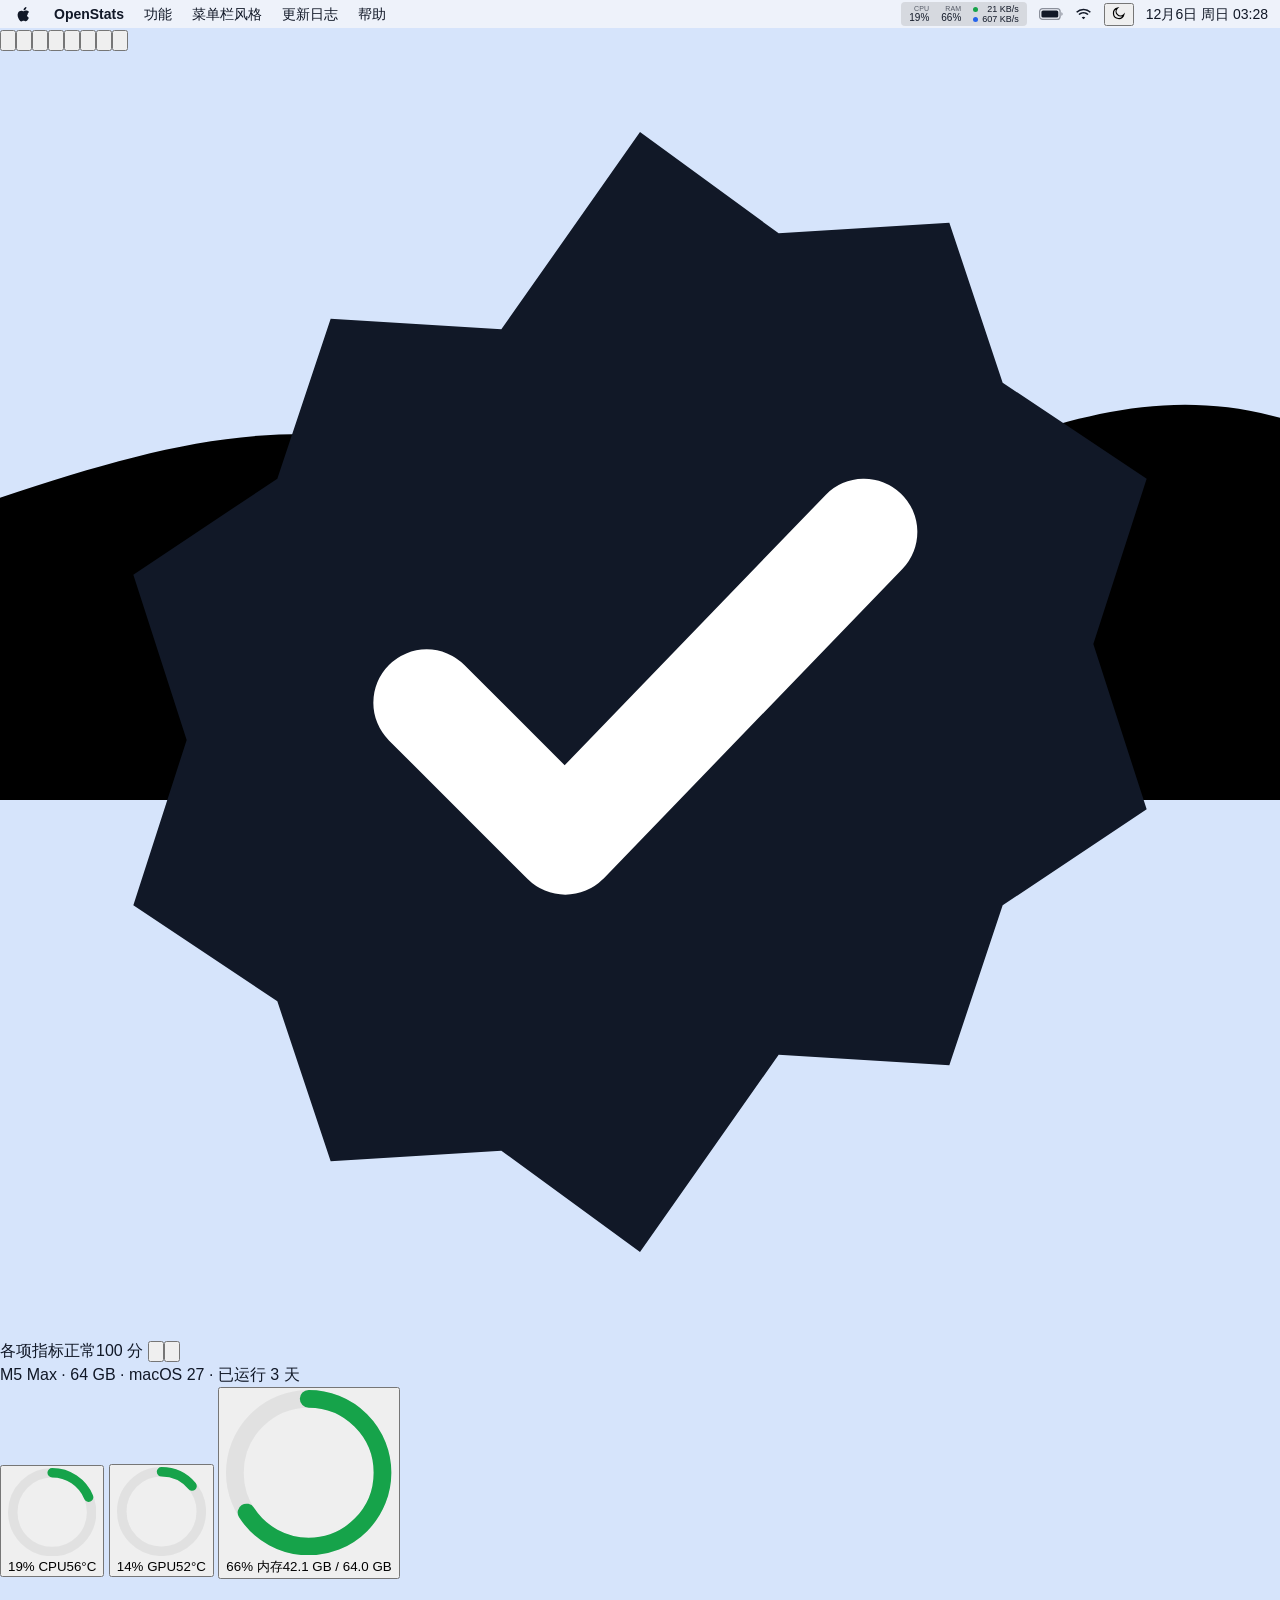
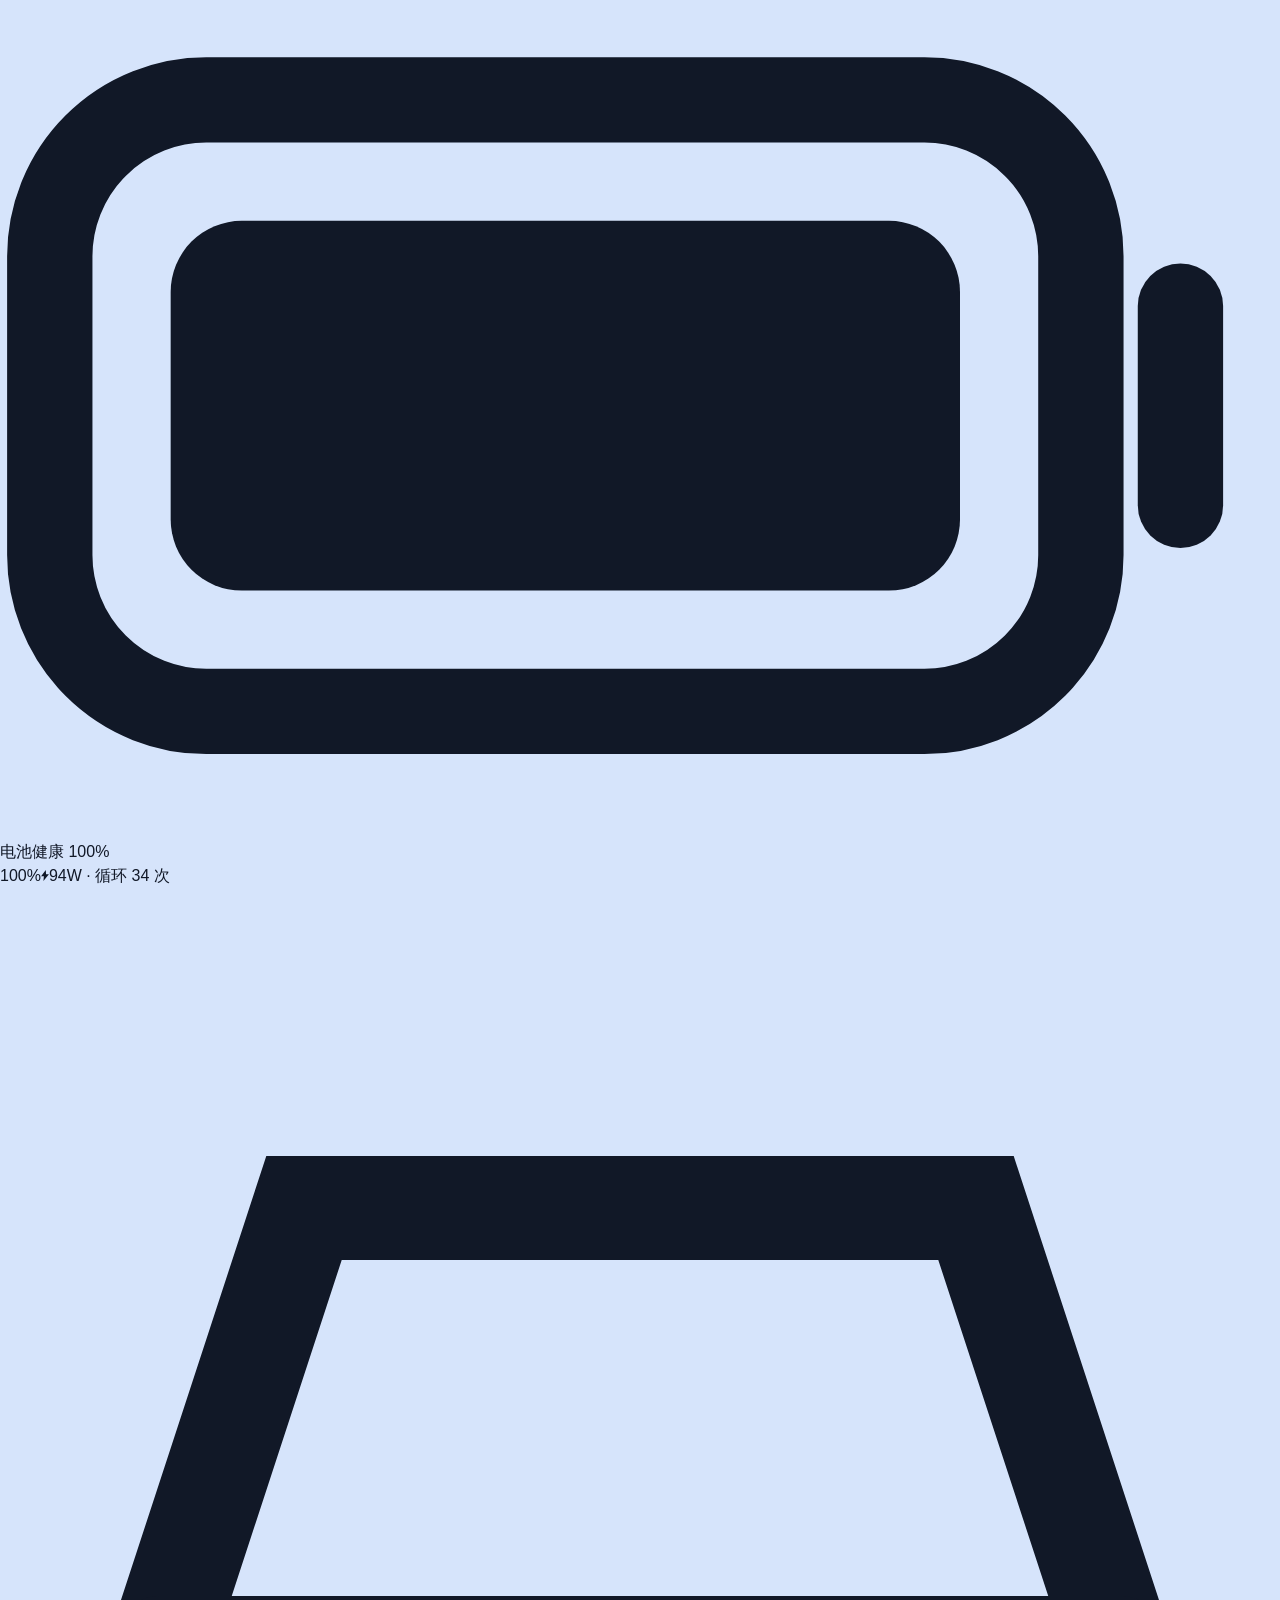
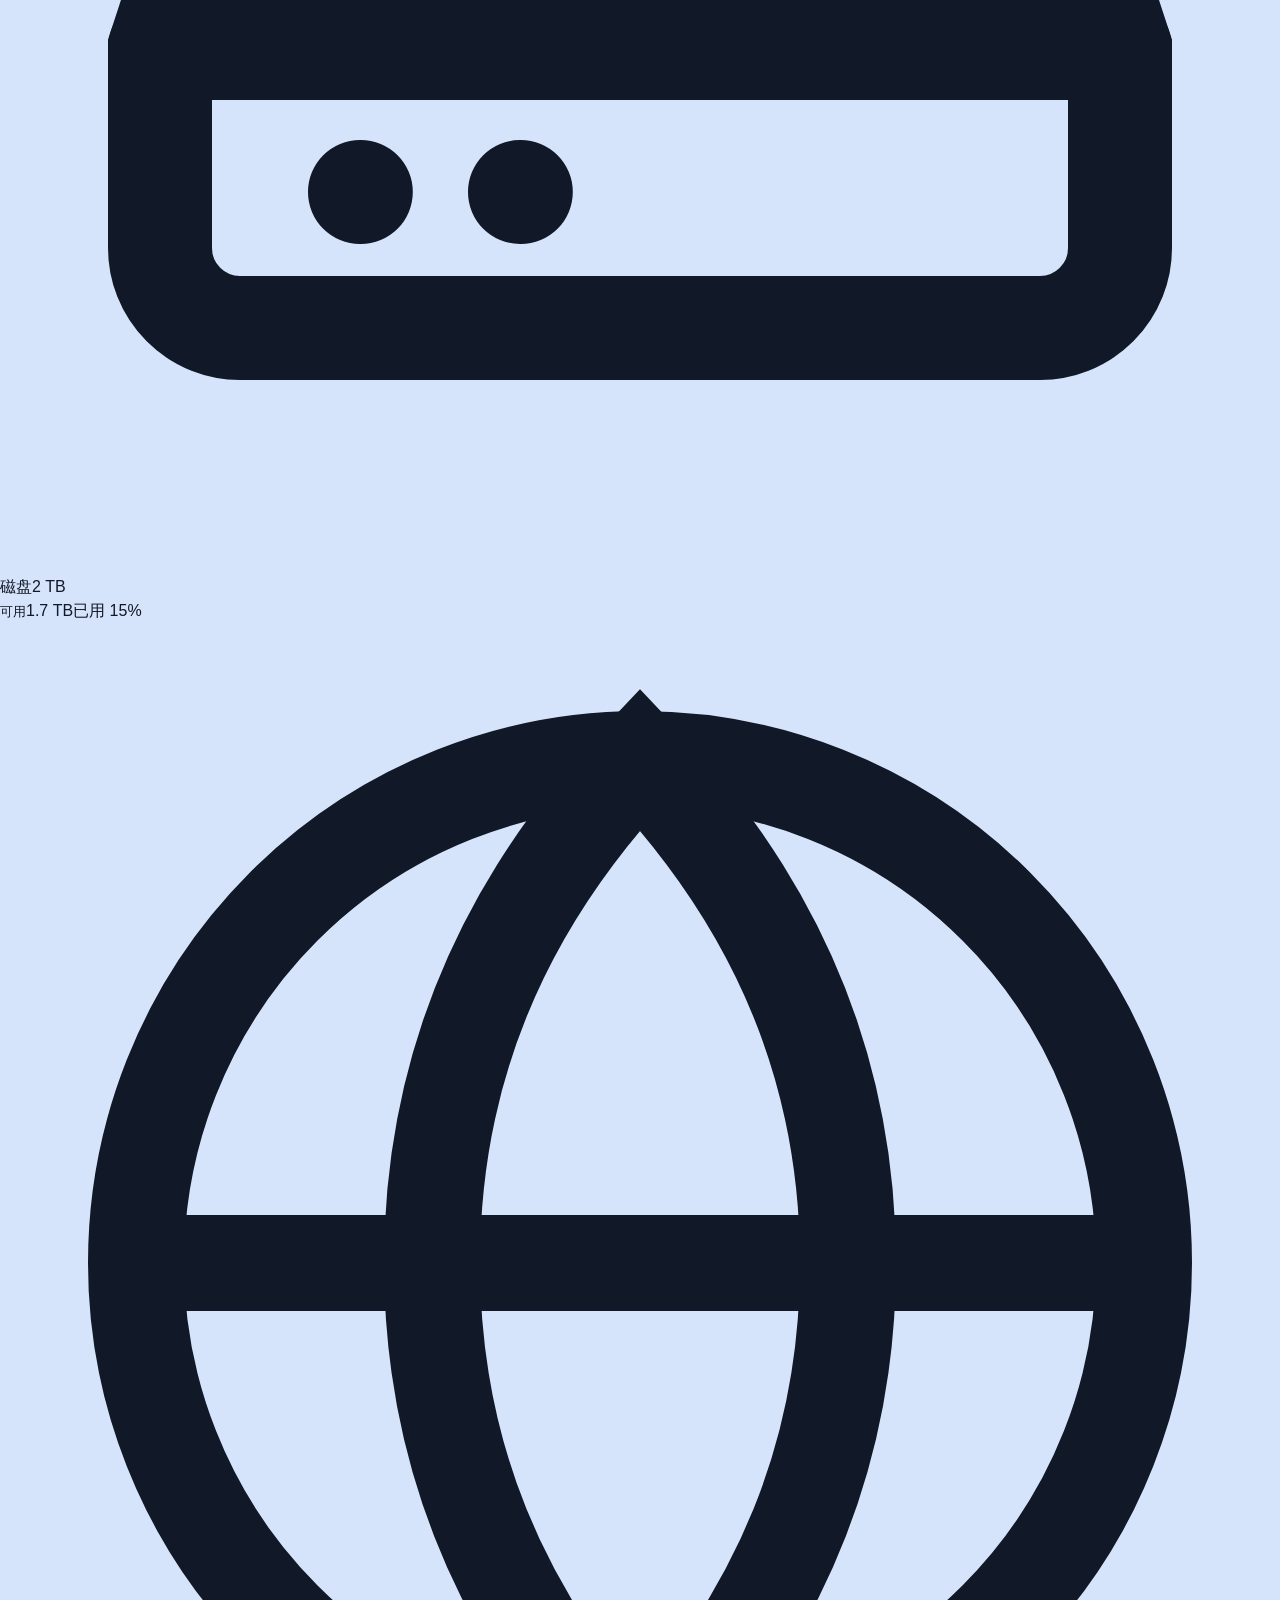
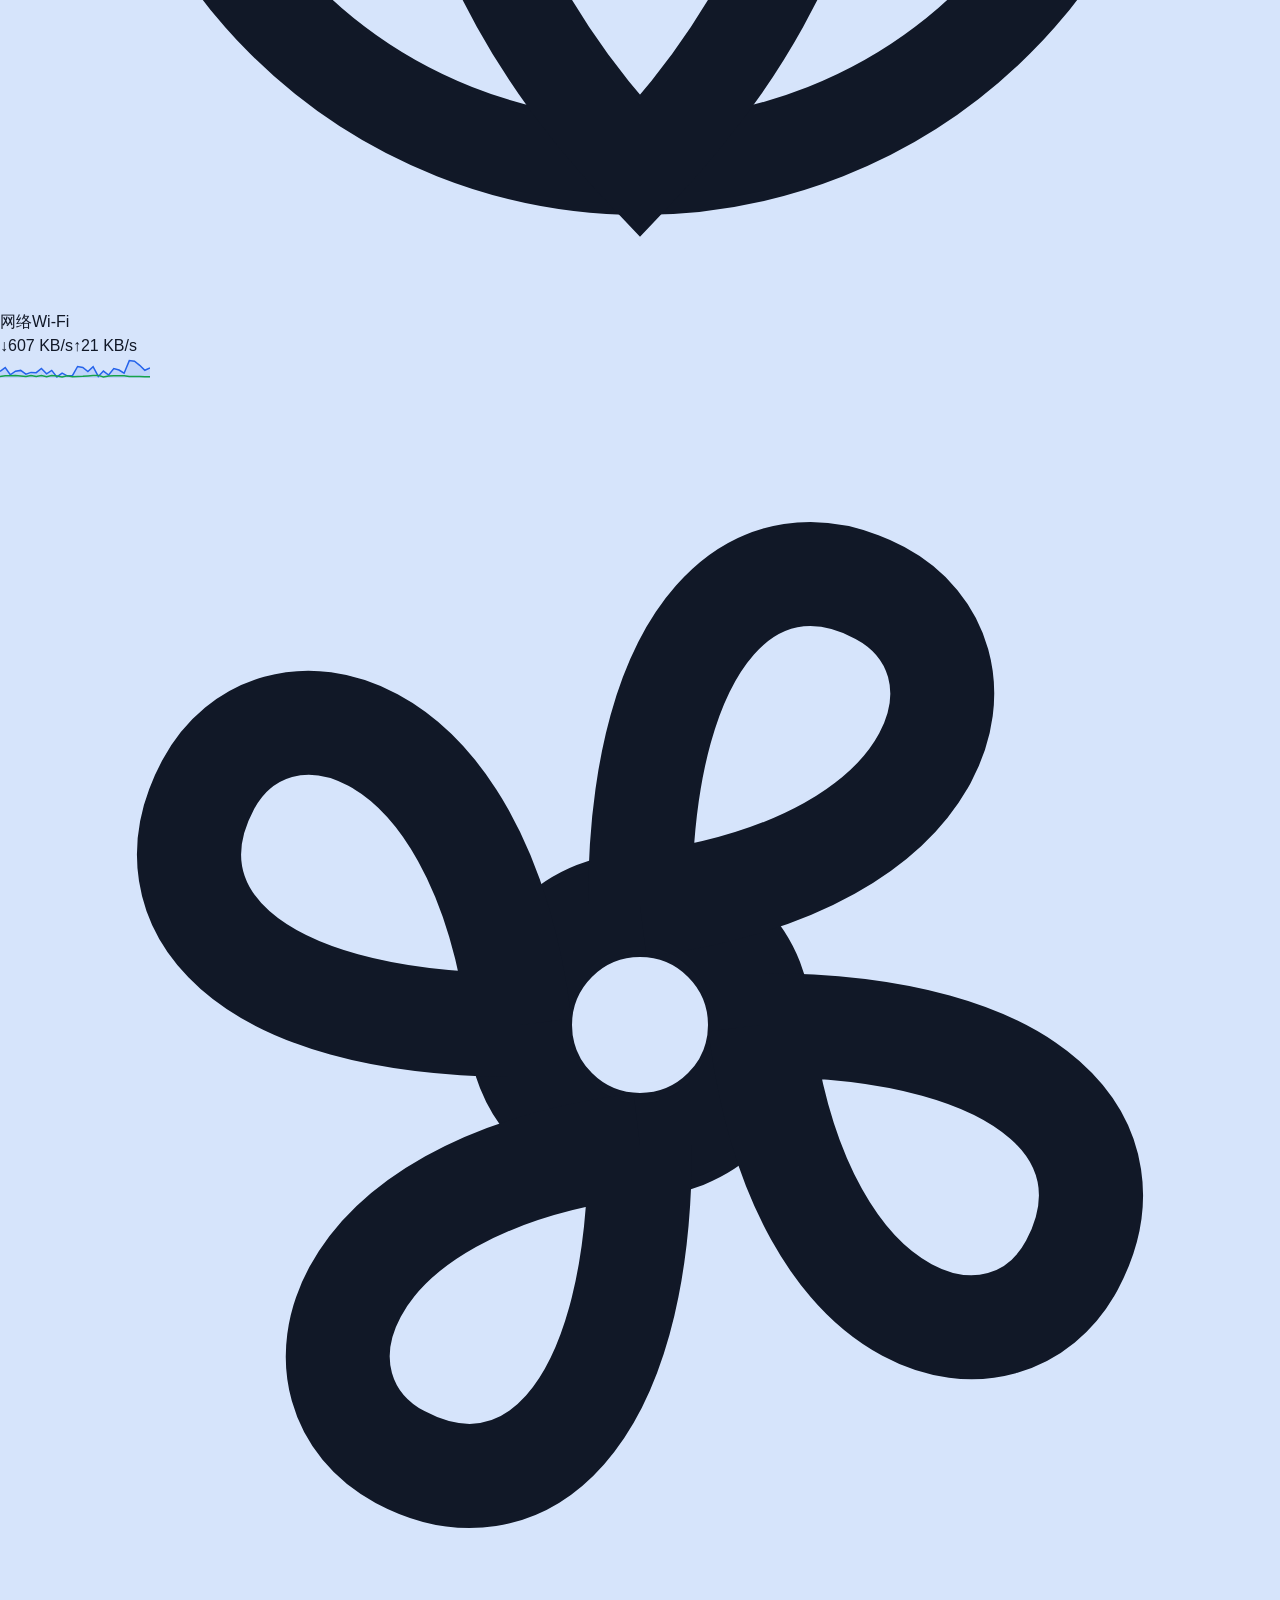
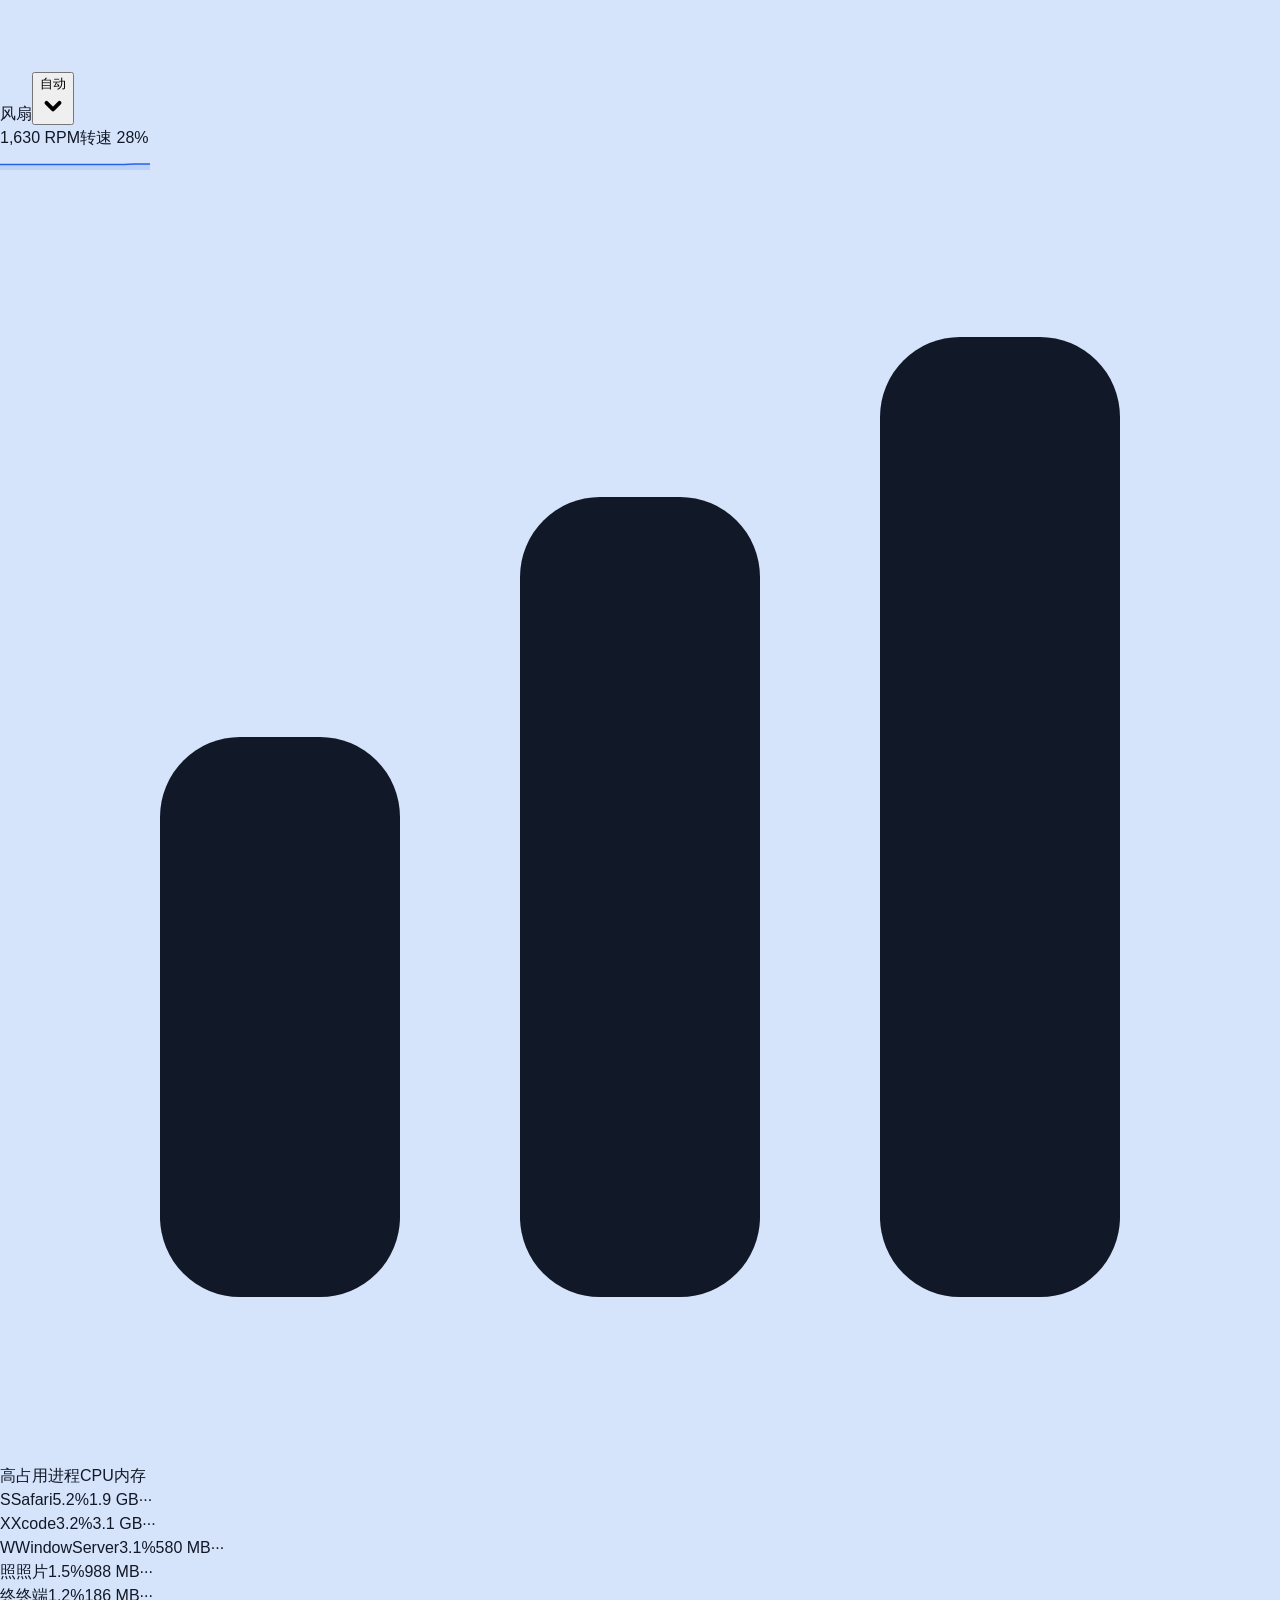
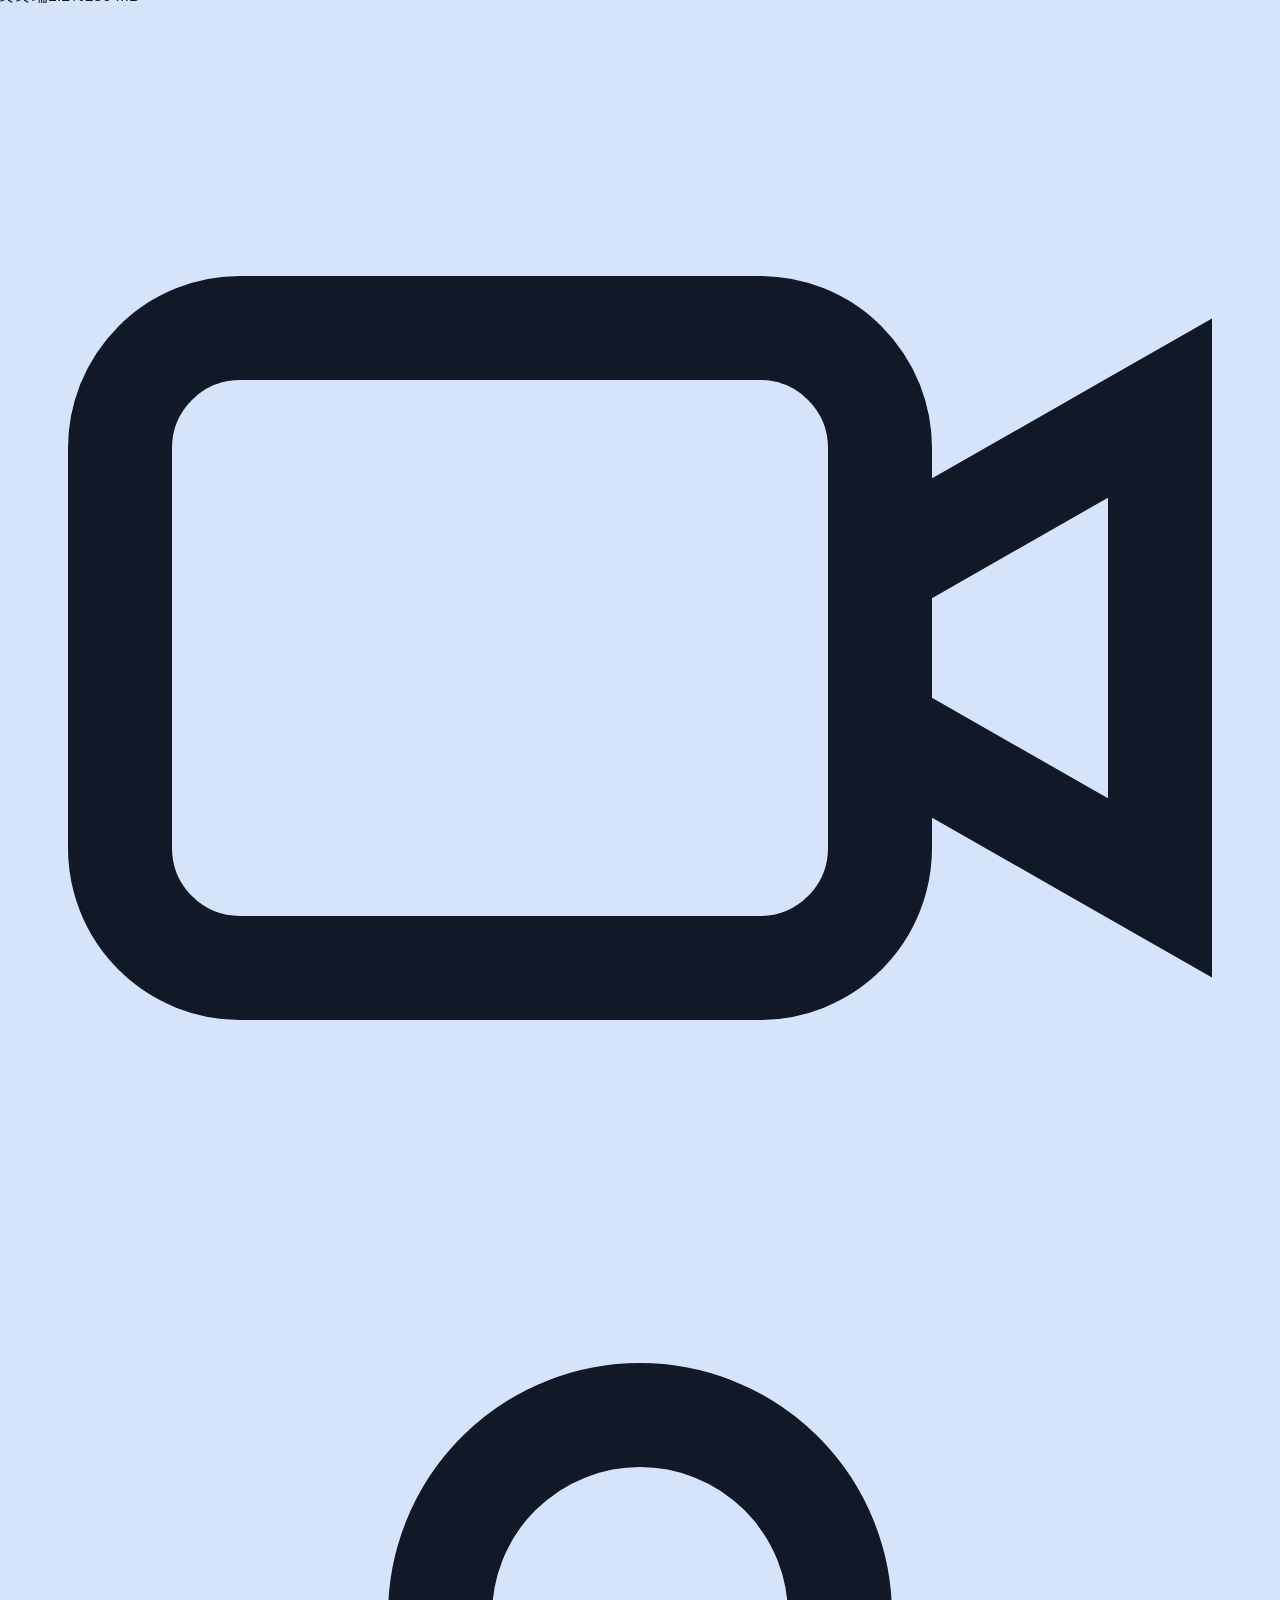
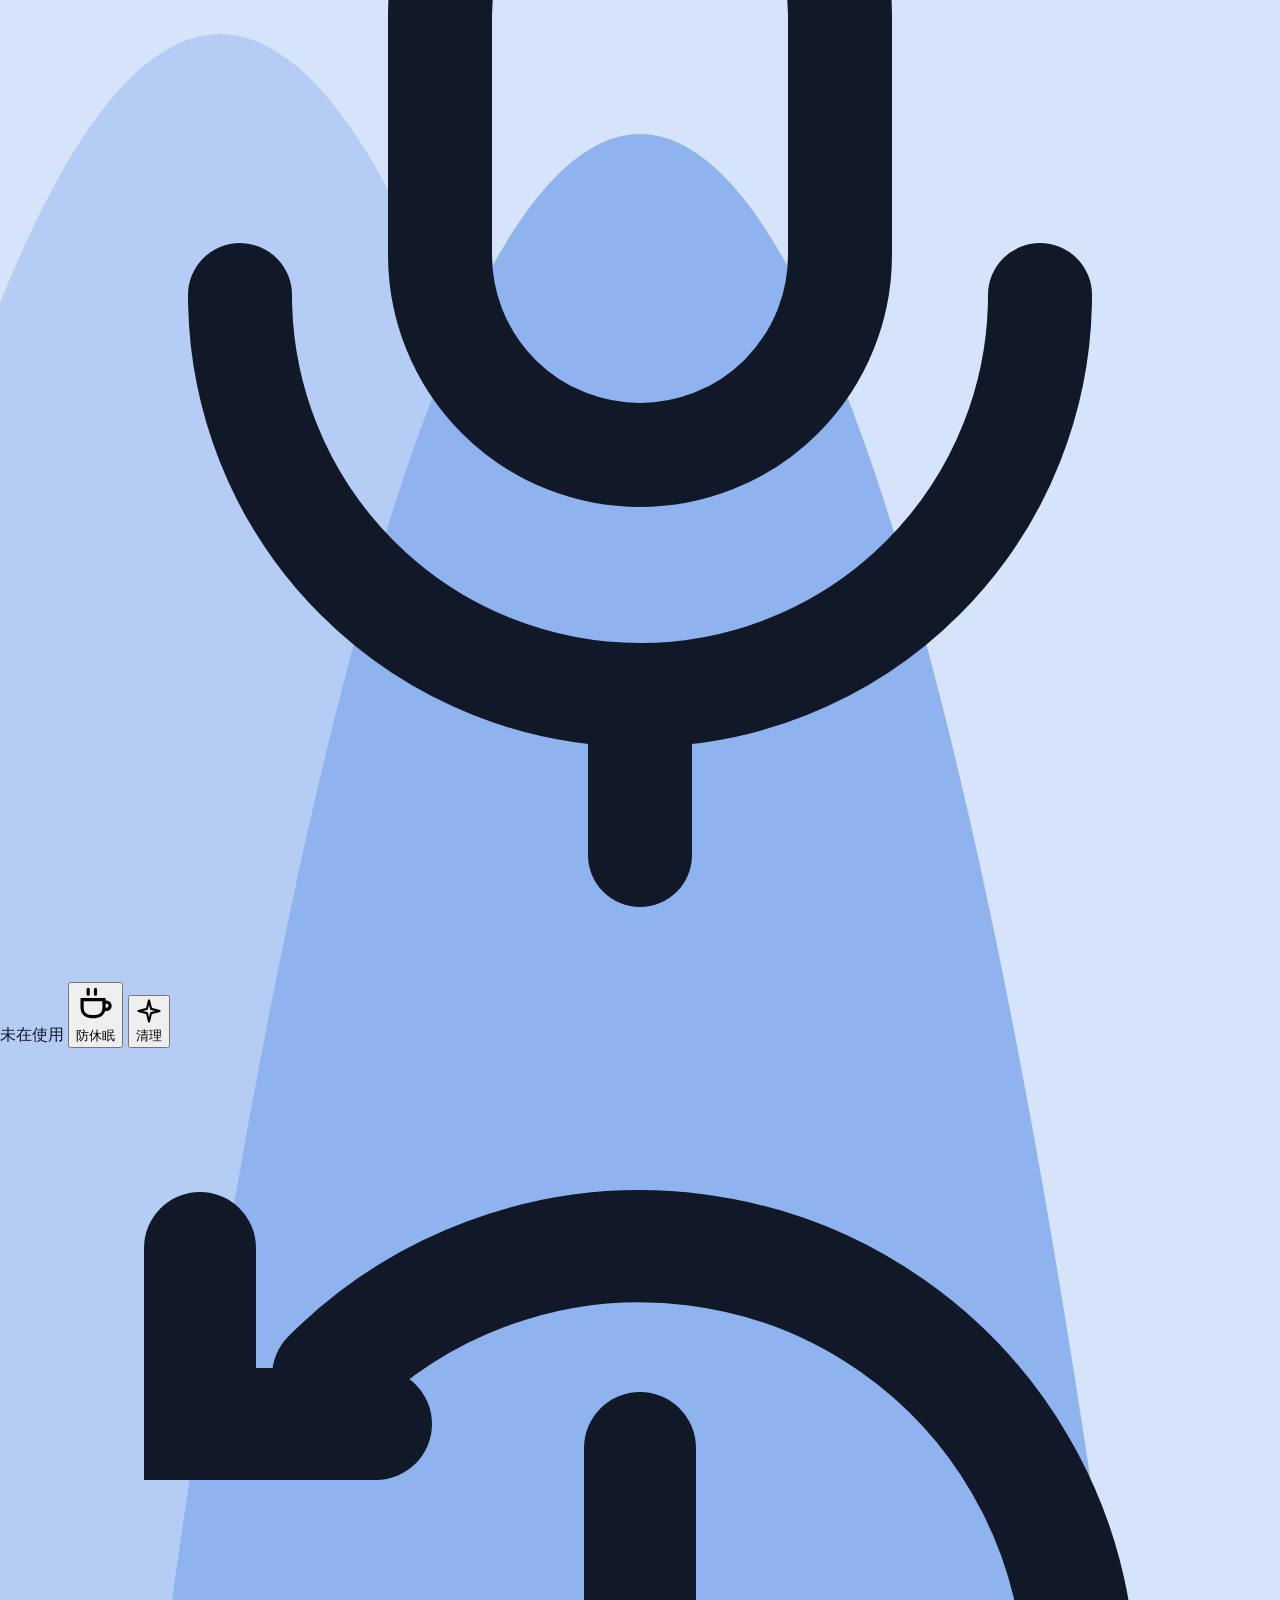
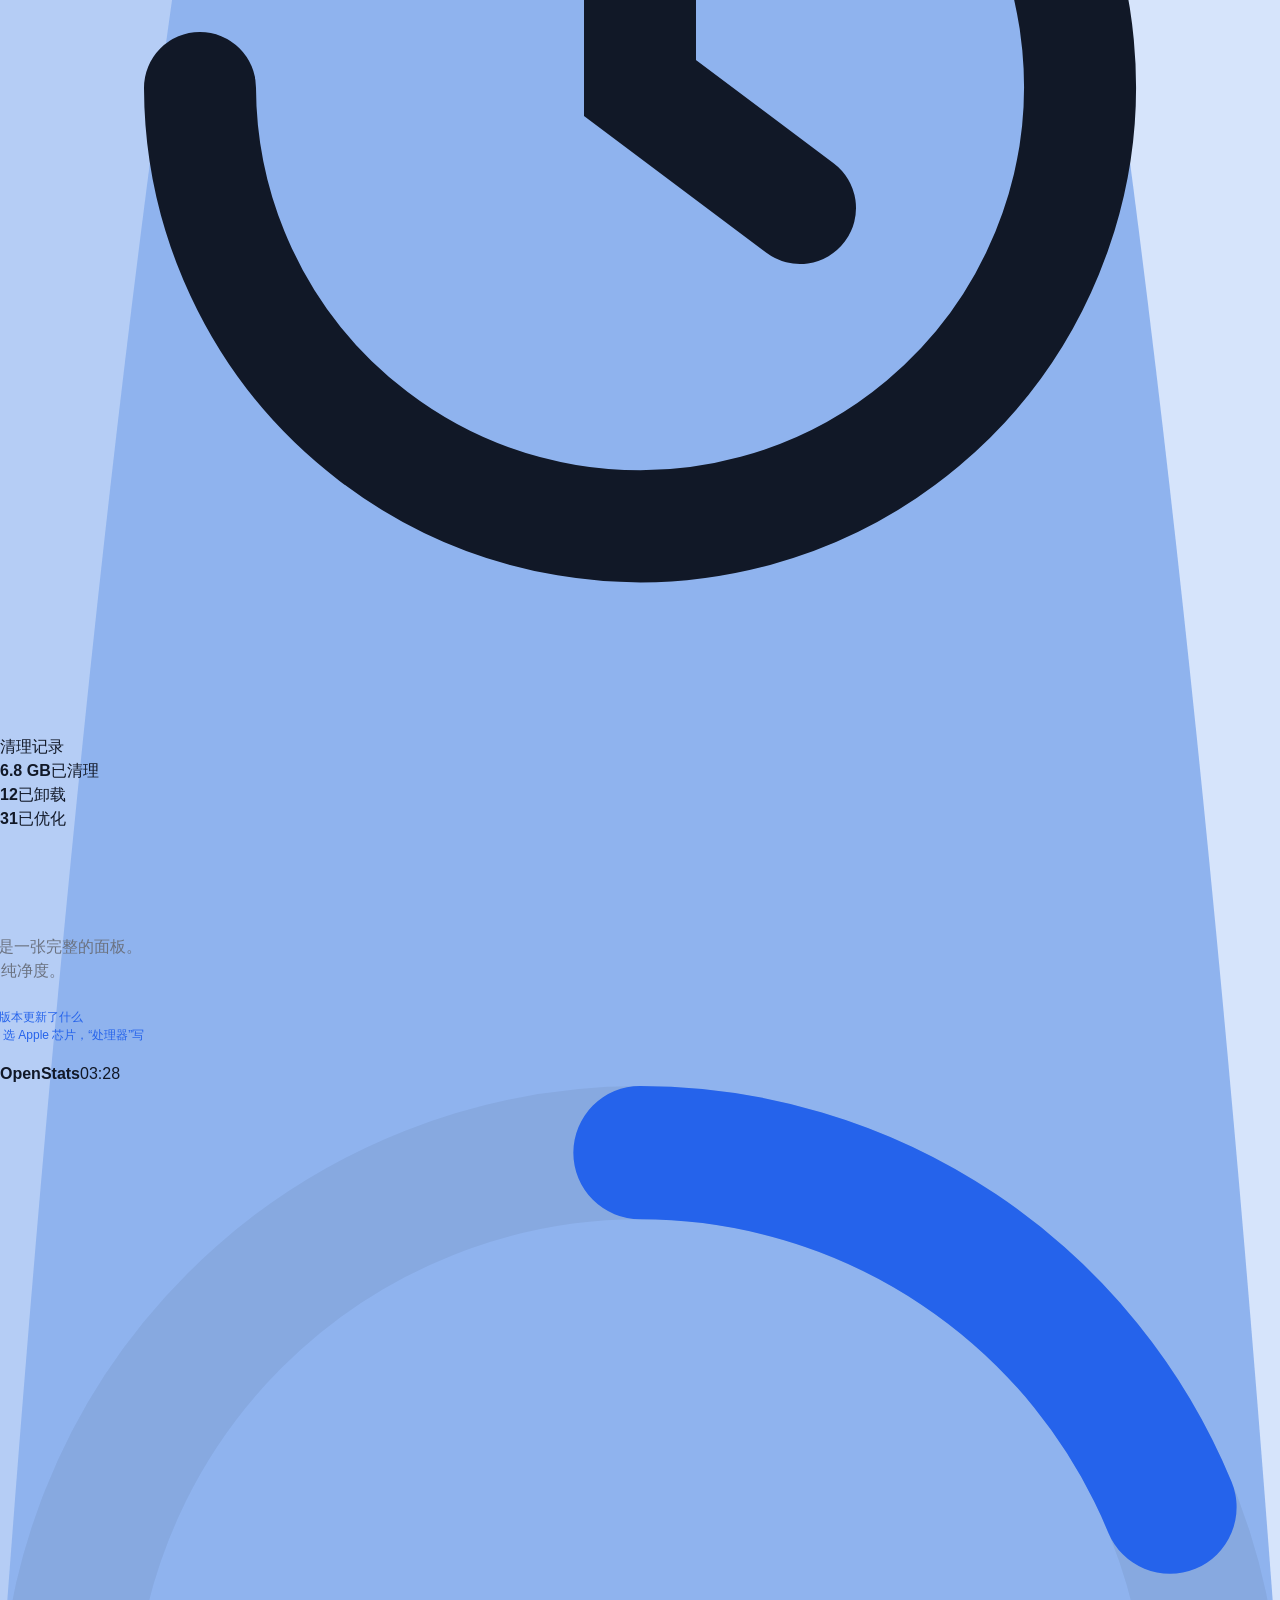
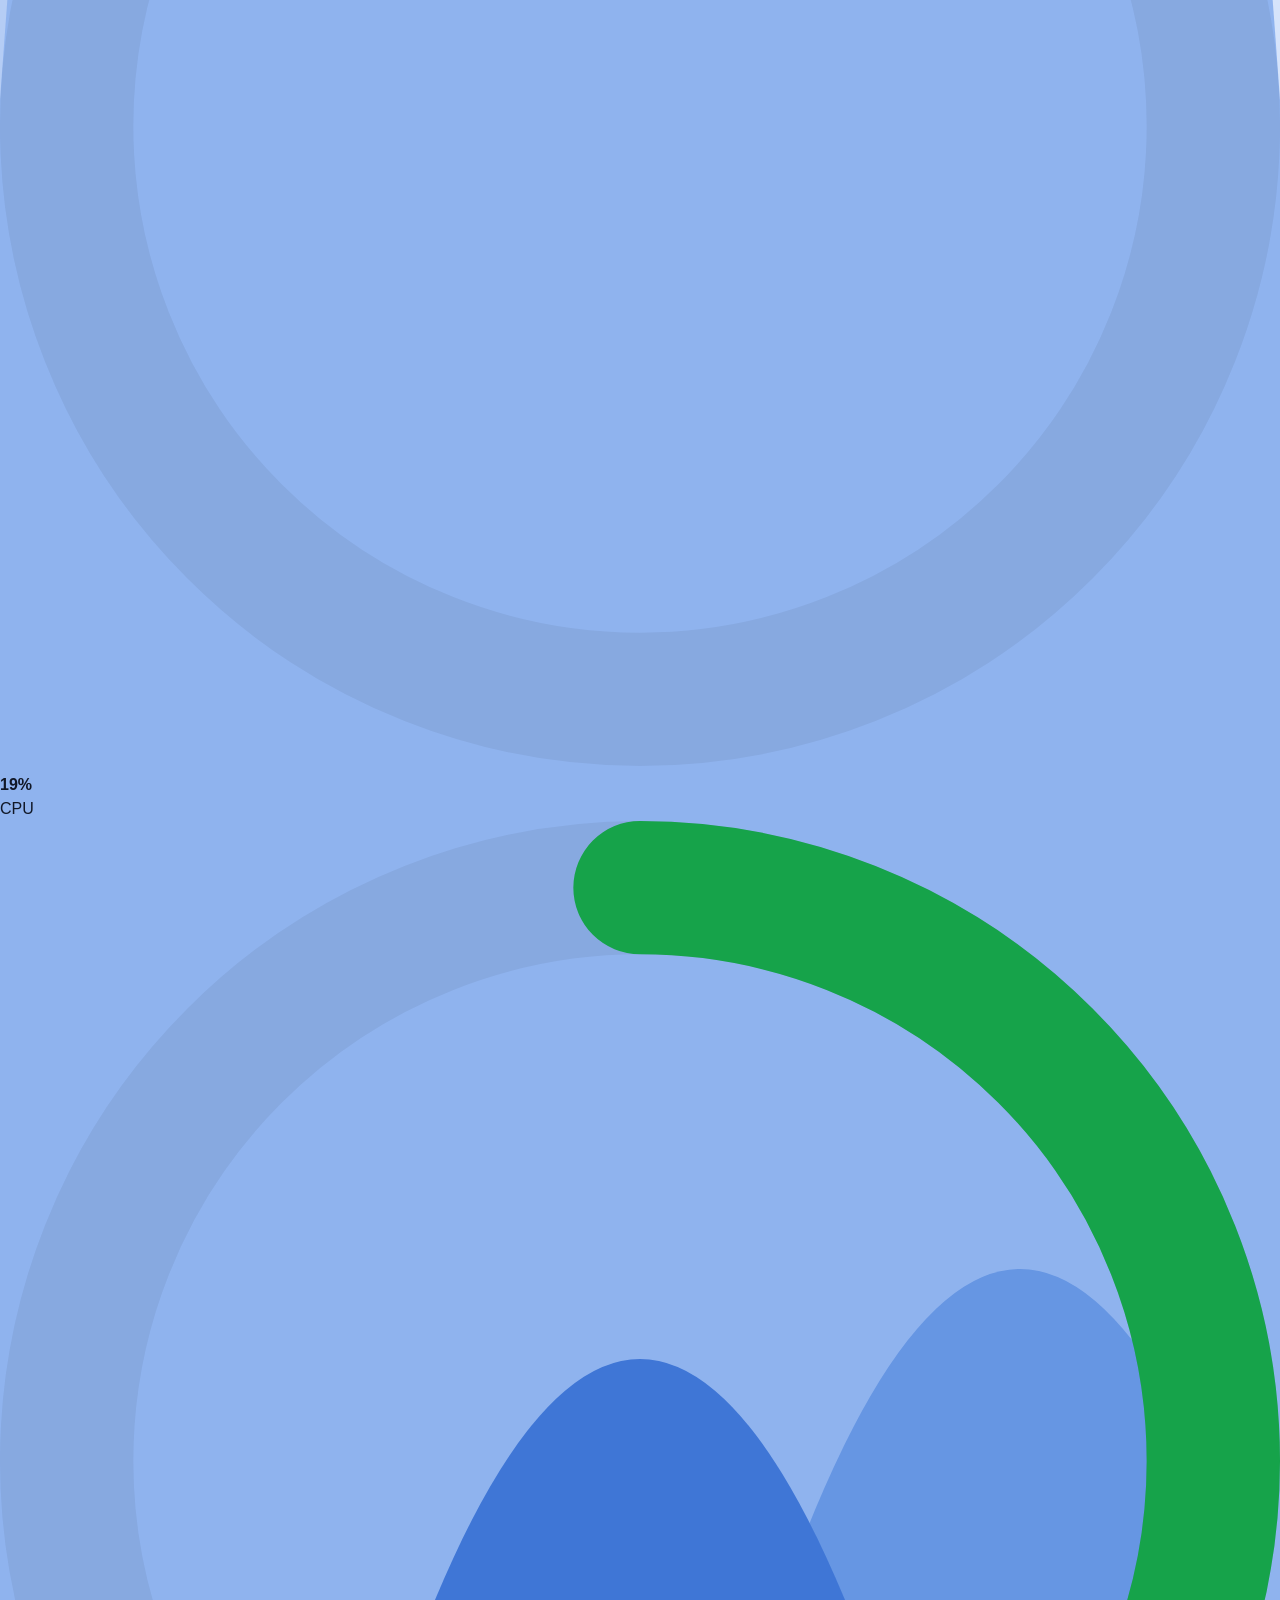
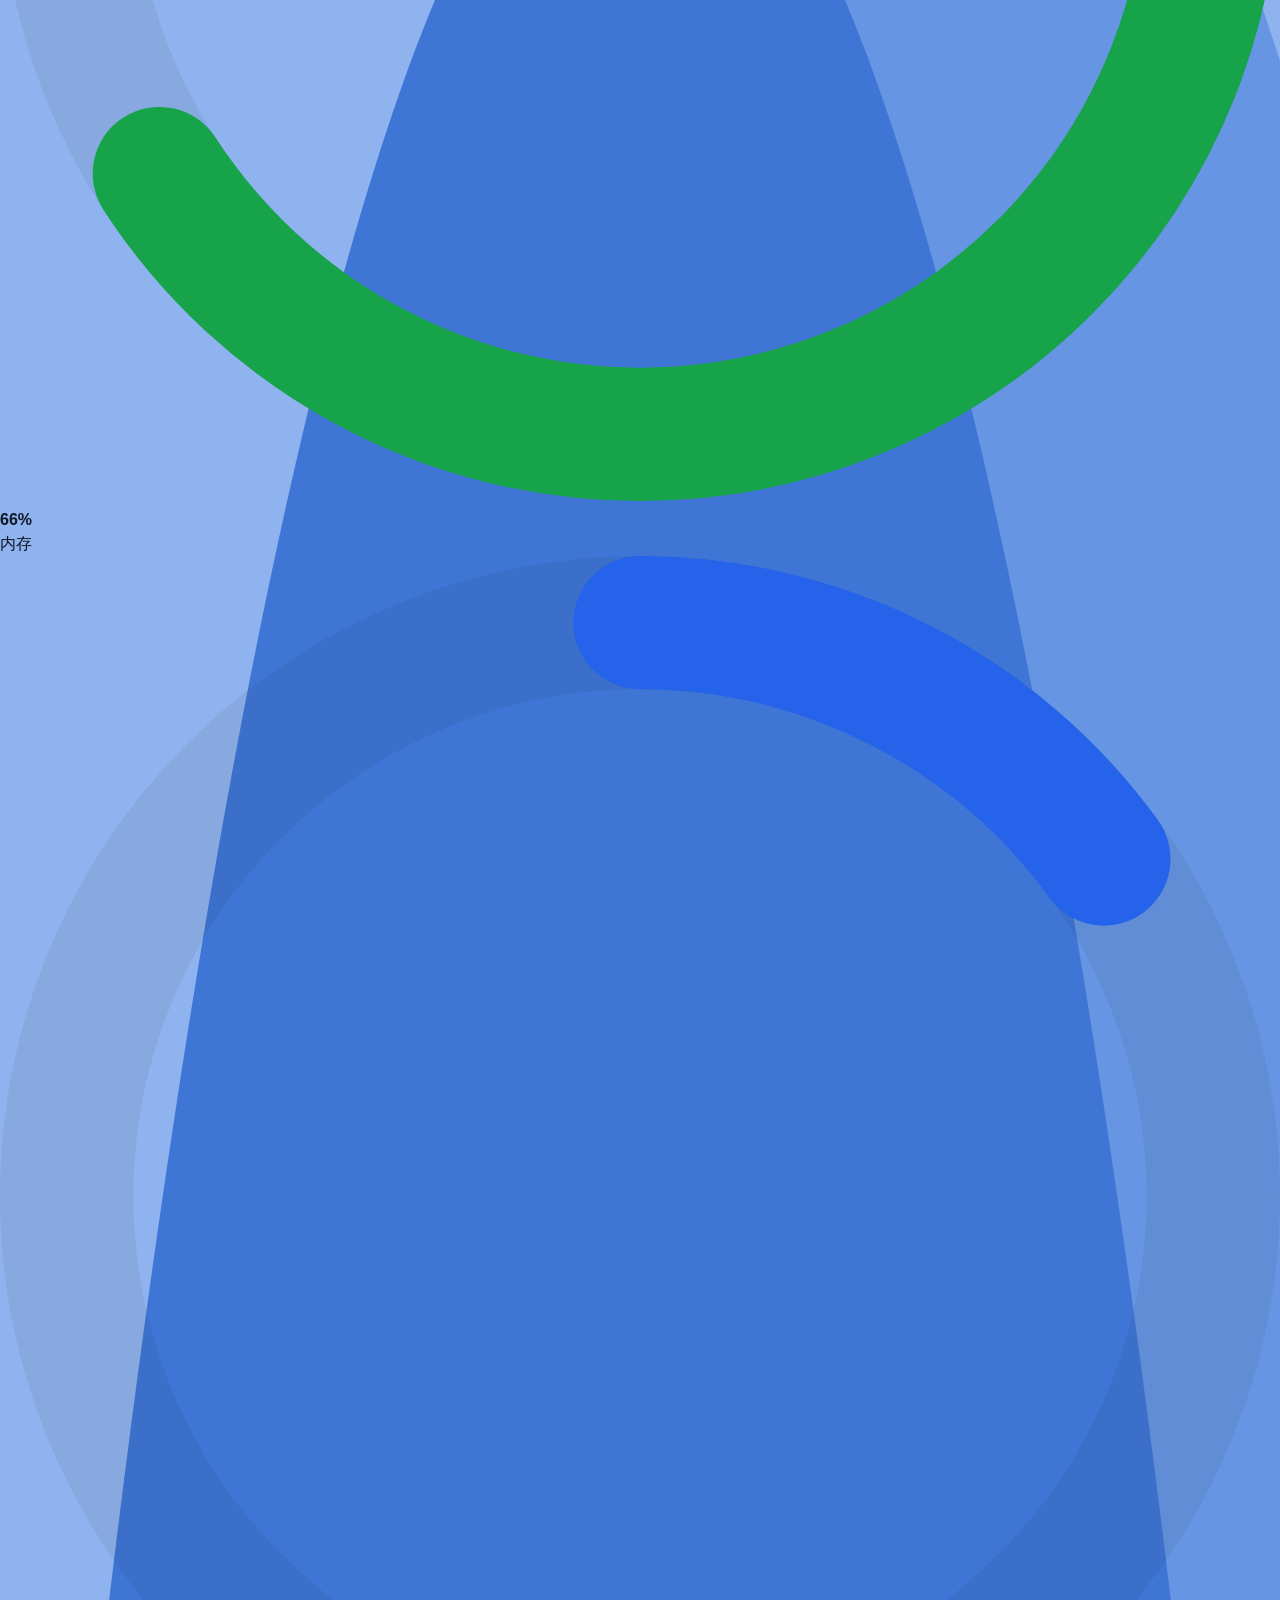
==== commit b4137340: "Release 0.7.6 (0142)" ====
--- a/web/index.html
+++ b/web/index.html
@@ -335,6 +335,13 @@
       <!-- 由 Scripts/sync_changelog.py 从 CHANGELOG.md 生成，请勿手改。 -->
       <div class="log">
         <article class="log__day">
+          <div class="log__head"><time datetime="2026-11-27">2026-11-27</time><span class="log__tag">0.7.6</span></div>
+          <p class="log__counts">修复 1</p>
+          <ul class="log__list">
+            <li><span class="log__kind">修复</span>卸载应用时补查当前用户的临时目录（<code>/var/folders/…/T</code>）：名字是包名、包名加后缀，或前面多一个点的隐藏文件（如 <code>.com.example.app.y62PA3</code>）都会列为缓存；内嵌组件的临时文件默认不勾选，属于另一个已安装应用的不认领。跟进 <a href="https://github.com/gentpan/OpenStats/issues/4">Issue #4</a>。</li>
+          </ul>
+        </article>
+        <article class="log__day">
           <div class="log__head"><time datetime="2026-11-27">2026-11-27</time><span class="log__tag">0.7.5</span></div>
           <p class="log__counts">新增 2 · 调整 2 · 修复 3</p>
           <ul class="log__list">
@@ -356,6 +363,8 @@
             <li><span class="log__kind">新增</span>「设置 · 通用」新增“排行显示数量”：CPU、内存弹窗的“按应用汇总”与仪表盘的“高占用进程”可以改成 10 条或 15 条；默认仍分别是 6 条和 5 条。</li>
           </ul>
         </article>
+        <details class="log__older">
+          <summary>更早的更新（30 天）</summary>
         <article class="log__day">
           <div class="log__head"><time datetime="2026-11-08">2026-11-08</time><span class="log__tag">0.7.4</span></div>
           <p class="log__counts">新增 4 · 调整 6</p>
@@ -377,8 +386,6 @@
             </ul>
           </details>
         </article>
-        <details class="log__older">
-          <summary>更早的更新（29 天）</summary>
         <article class="log__day">
           <div class="log__head"><time datetime="2026-11-06">2026-11-06</time><span class="log__tag">0.7.4</span></div>
           <p class="log__counts">新增 4 · 调整 1</p>
